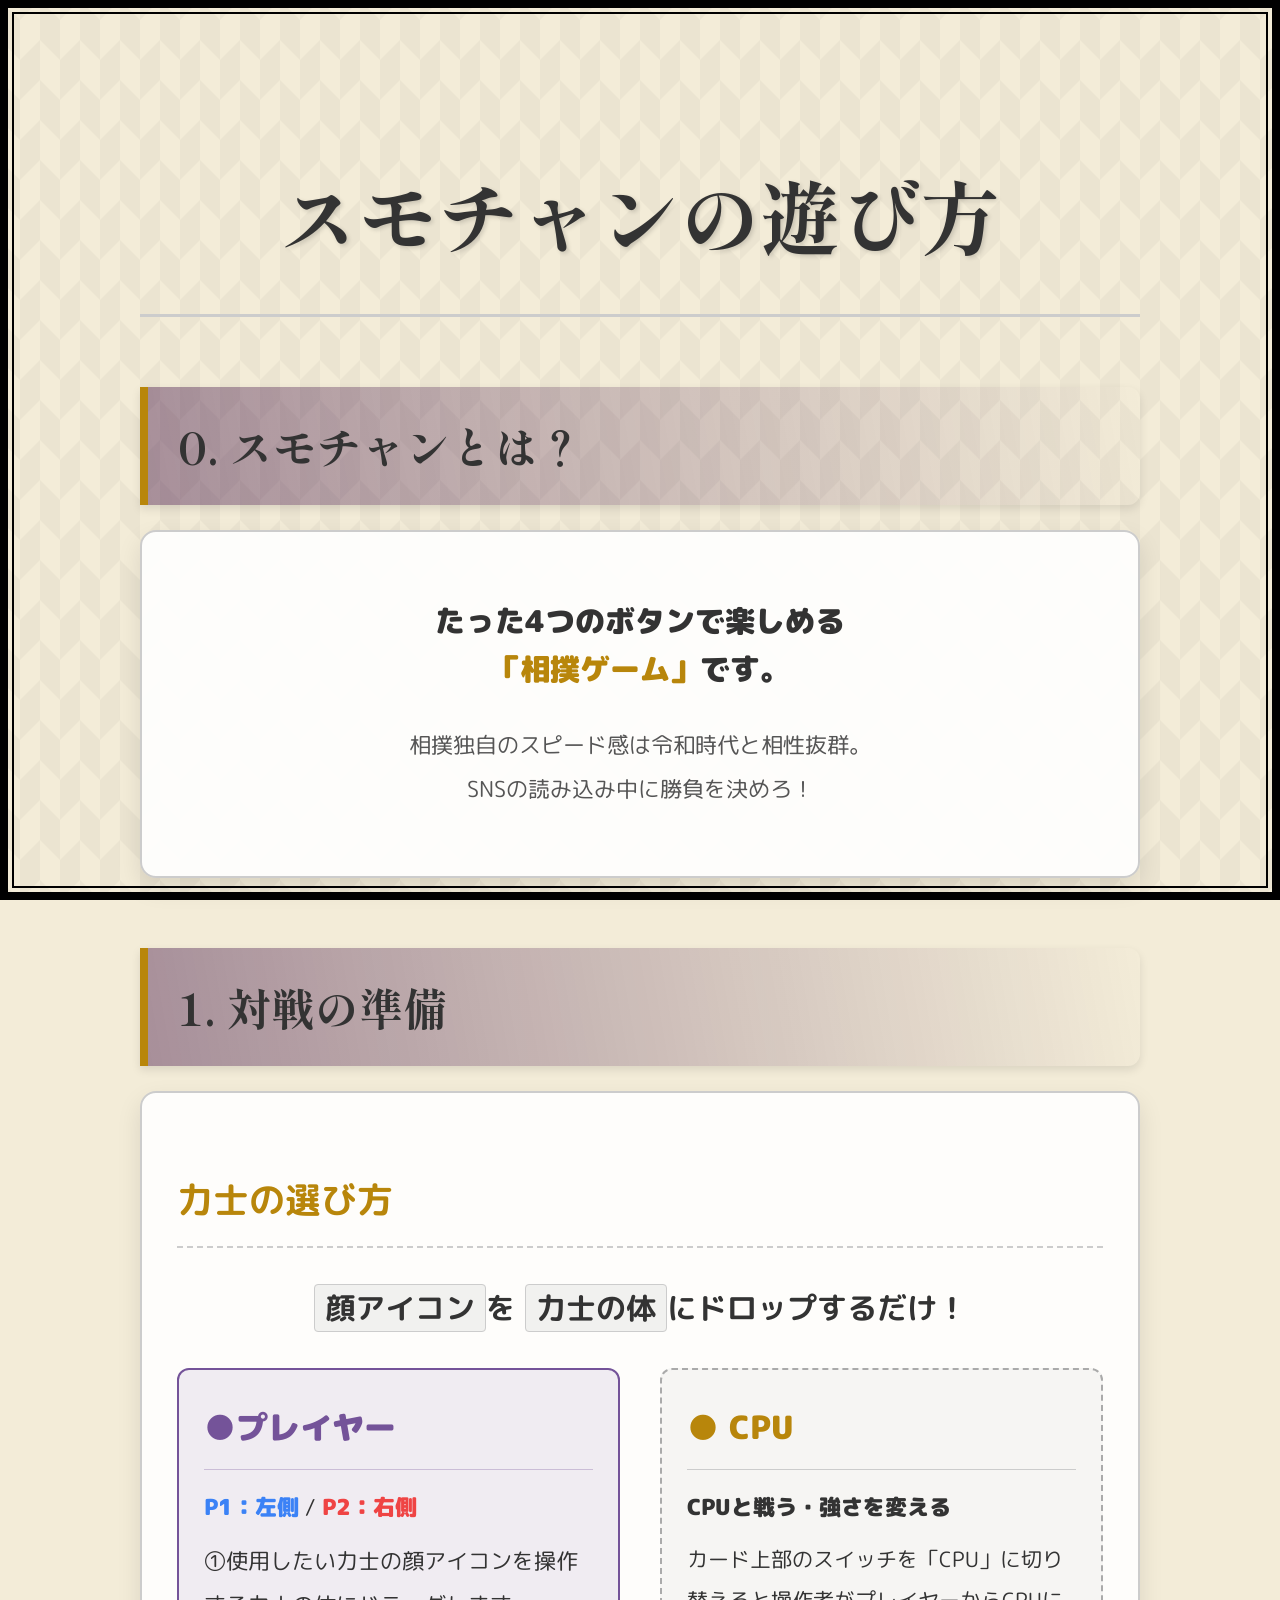
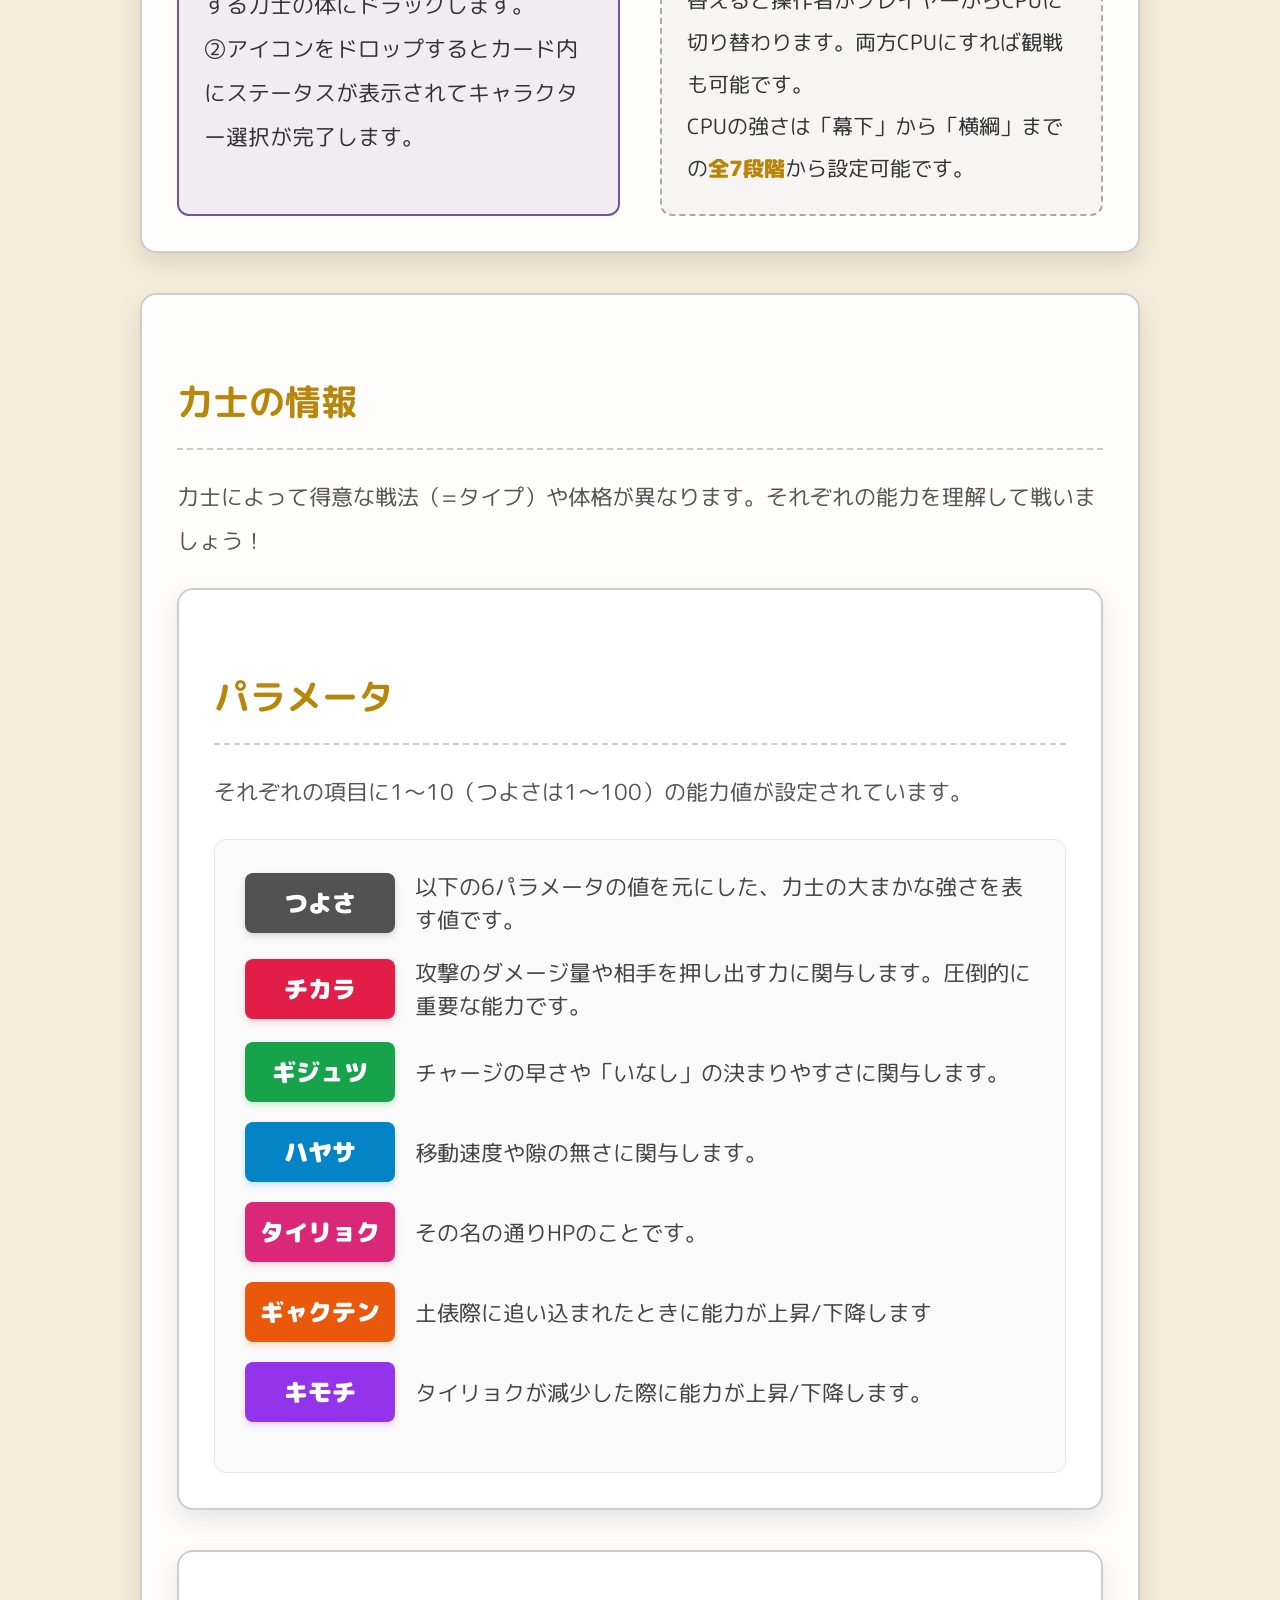
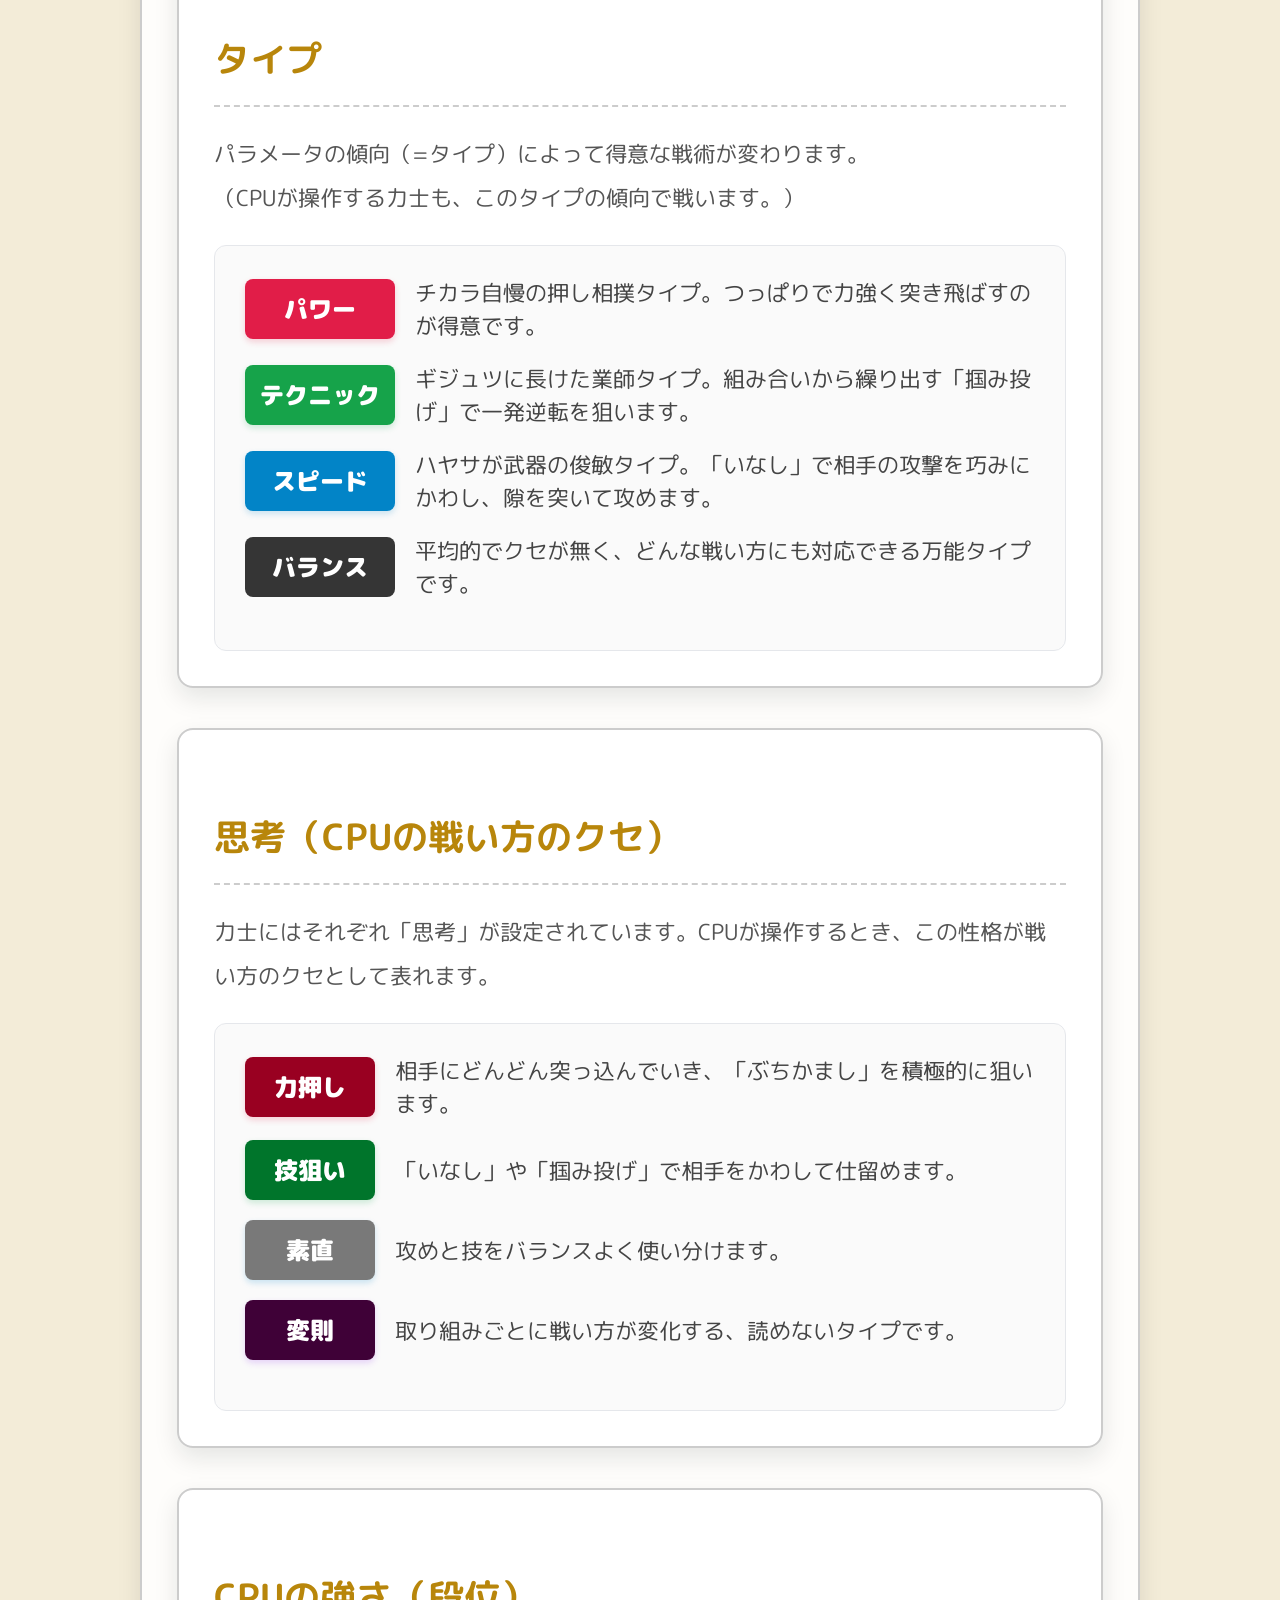
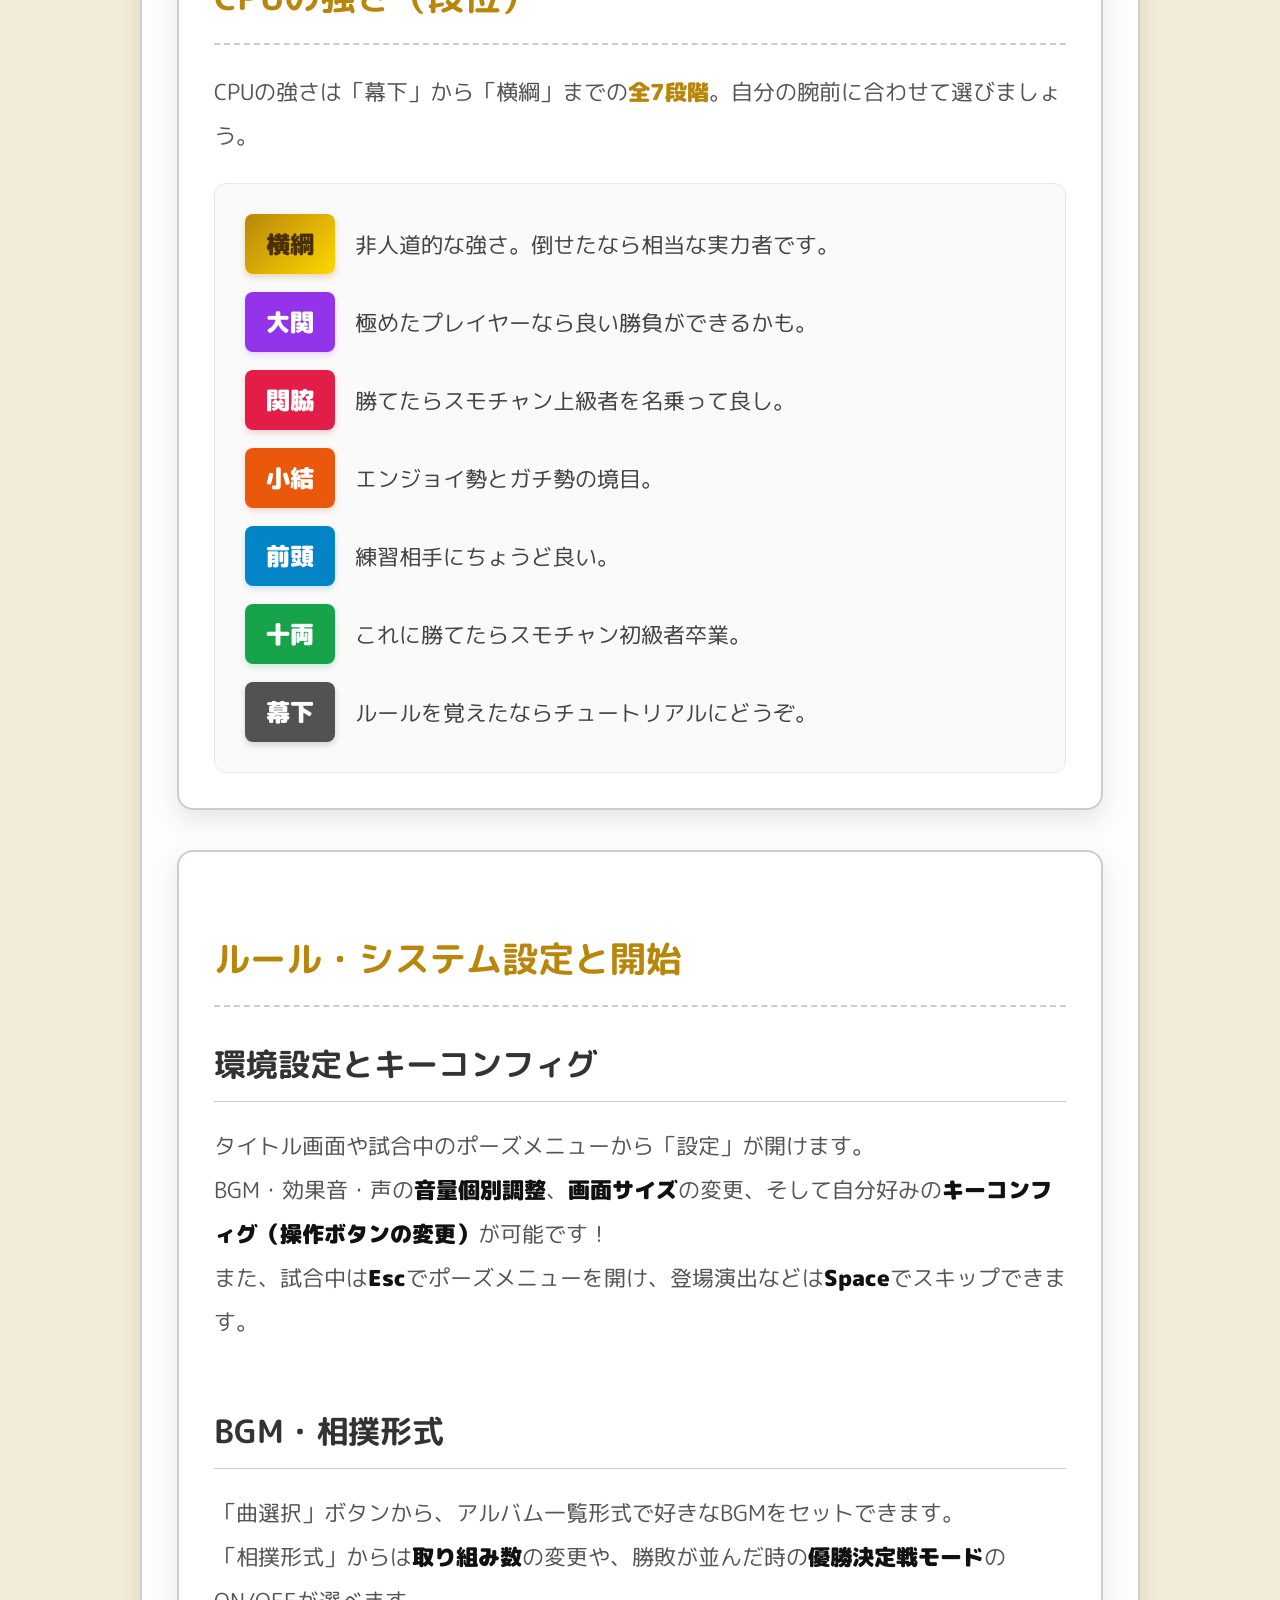
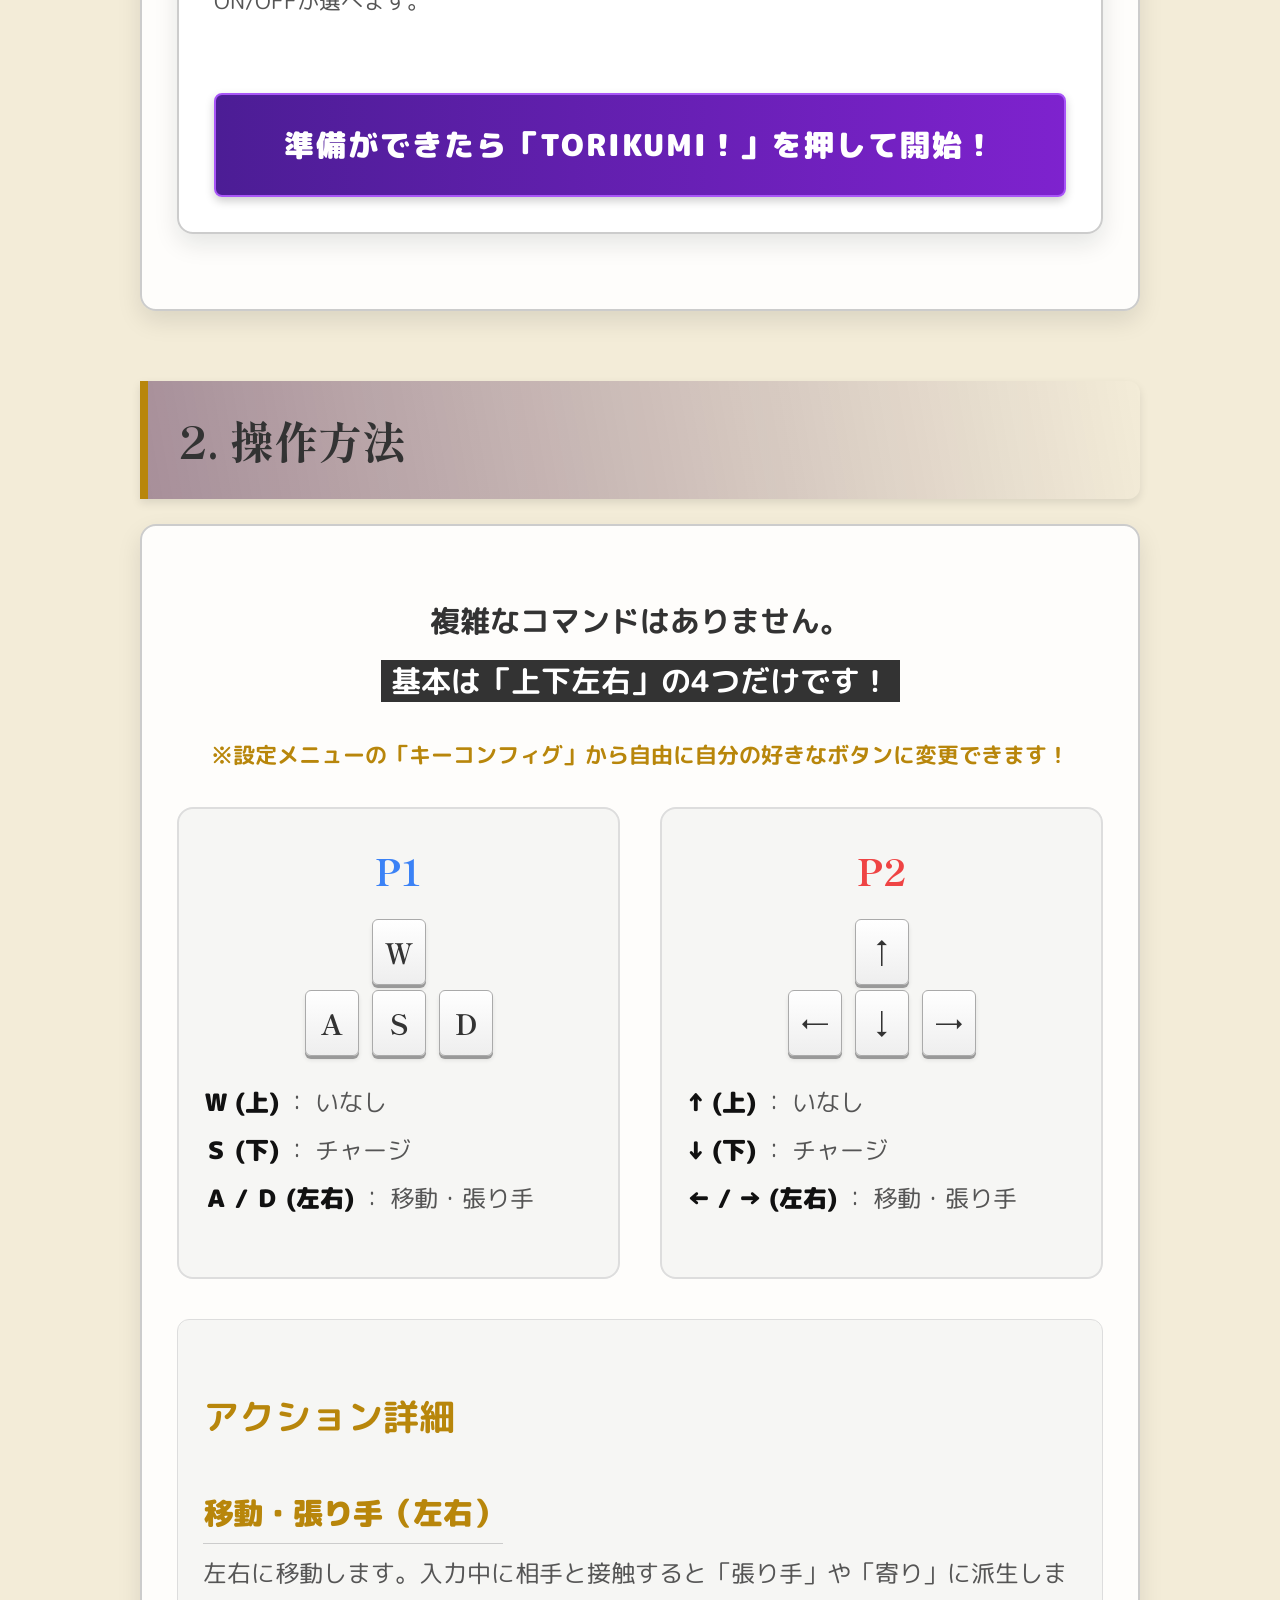
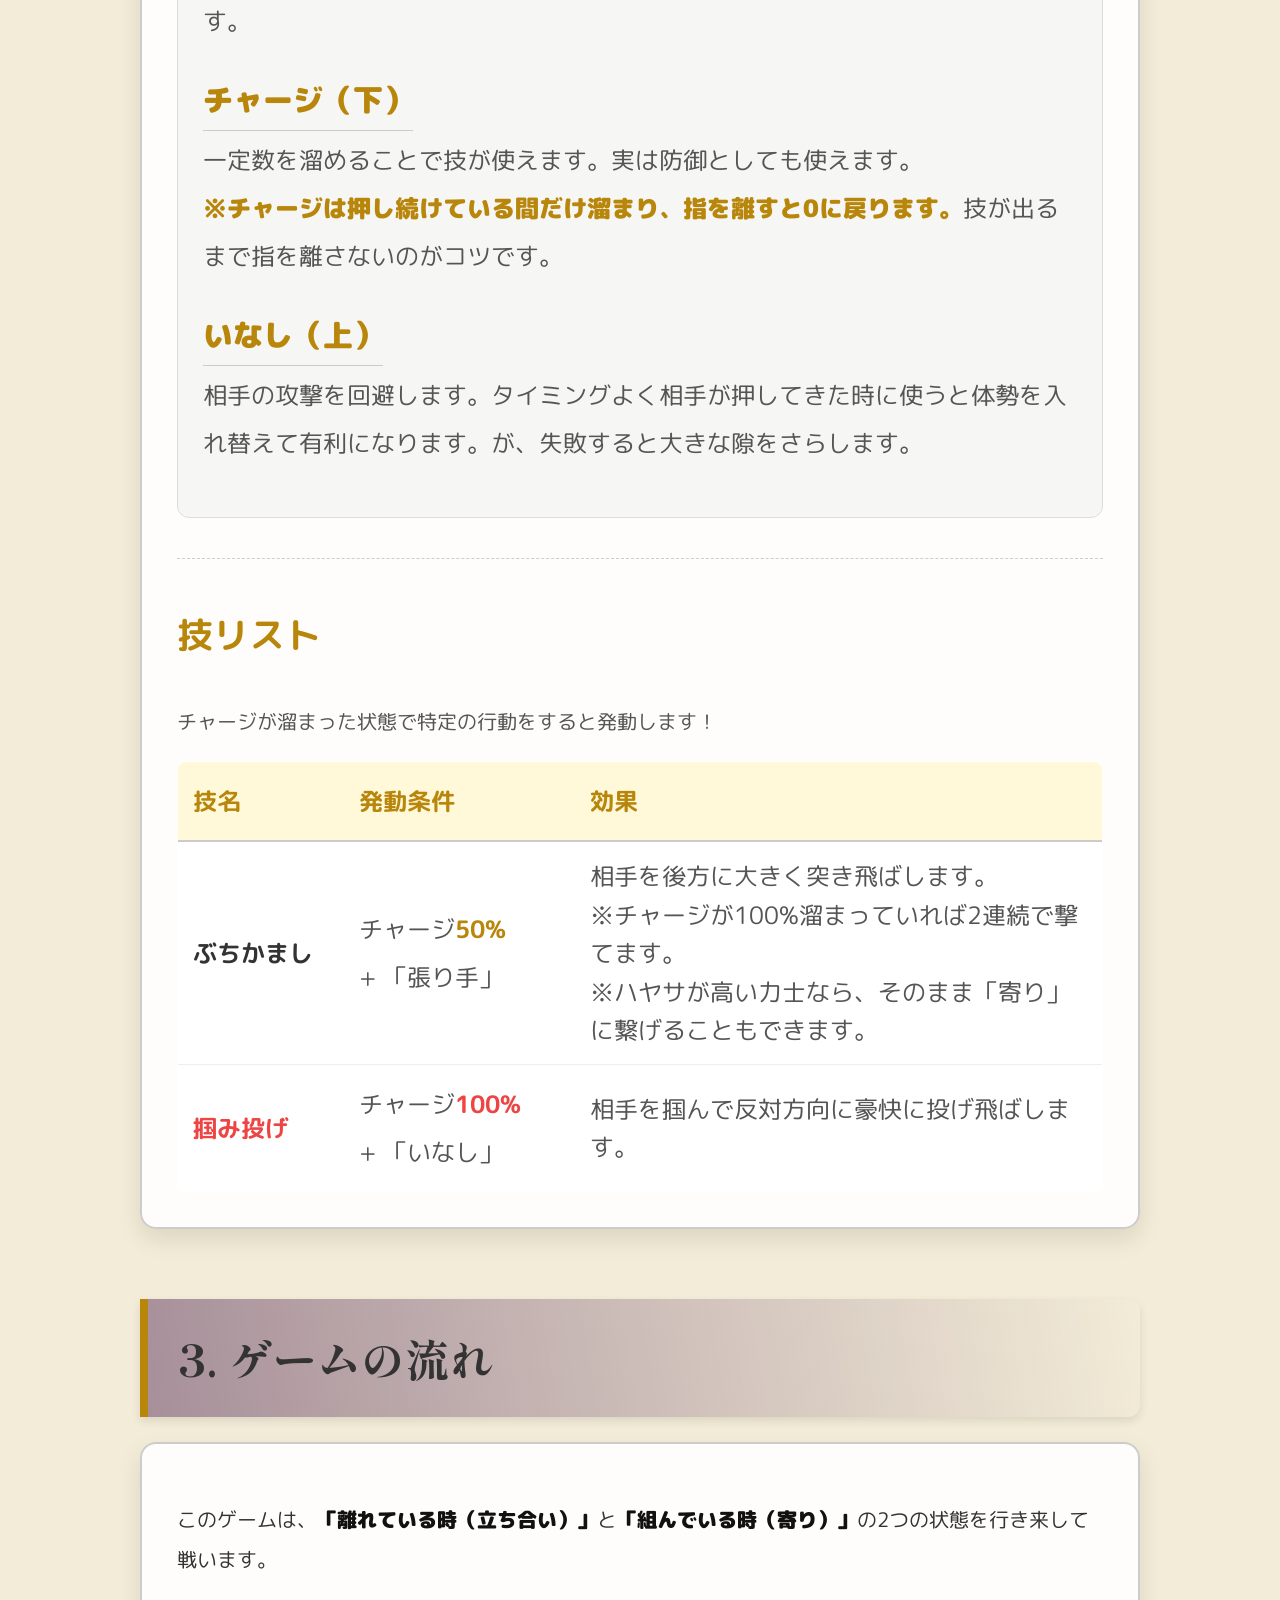
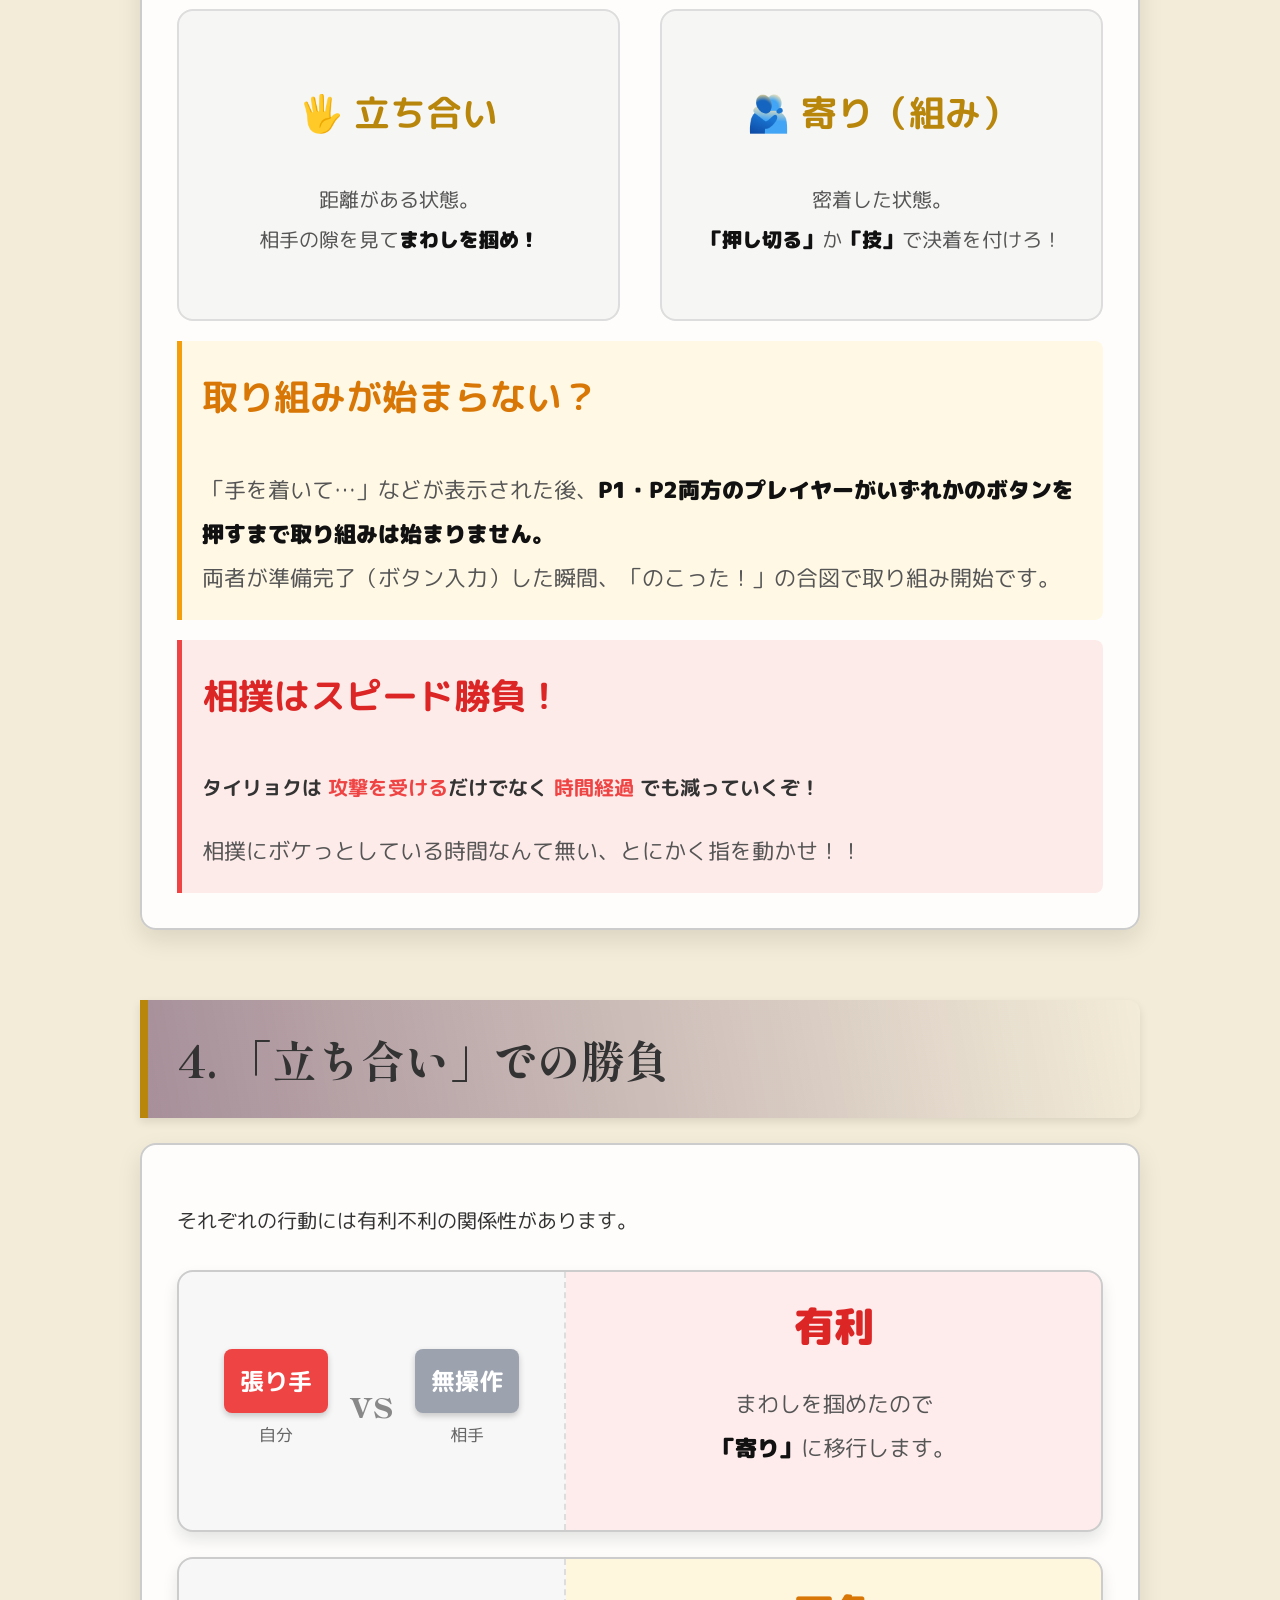
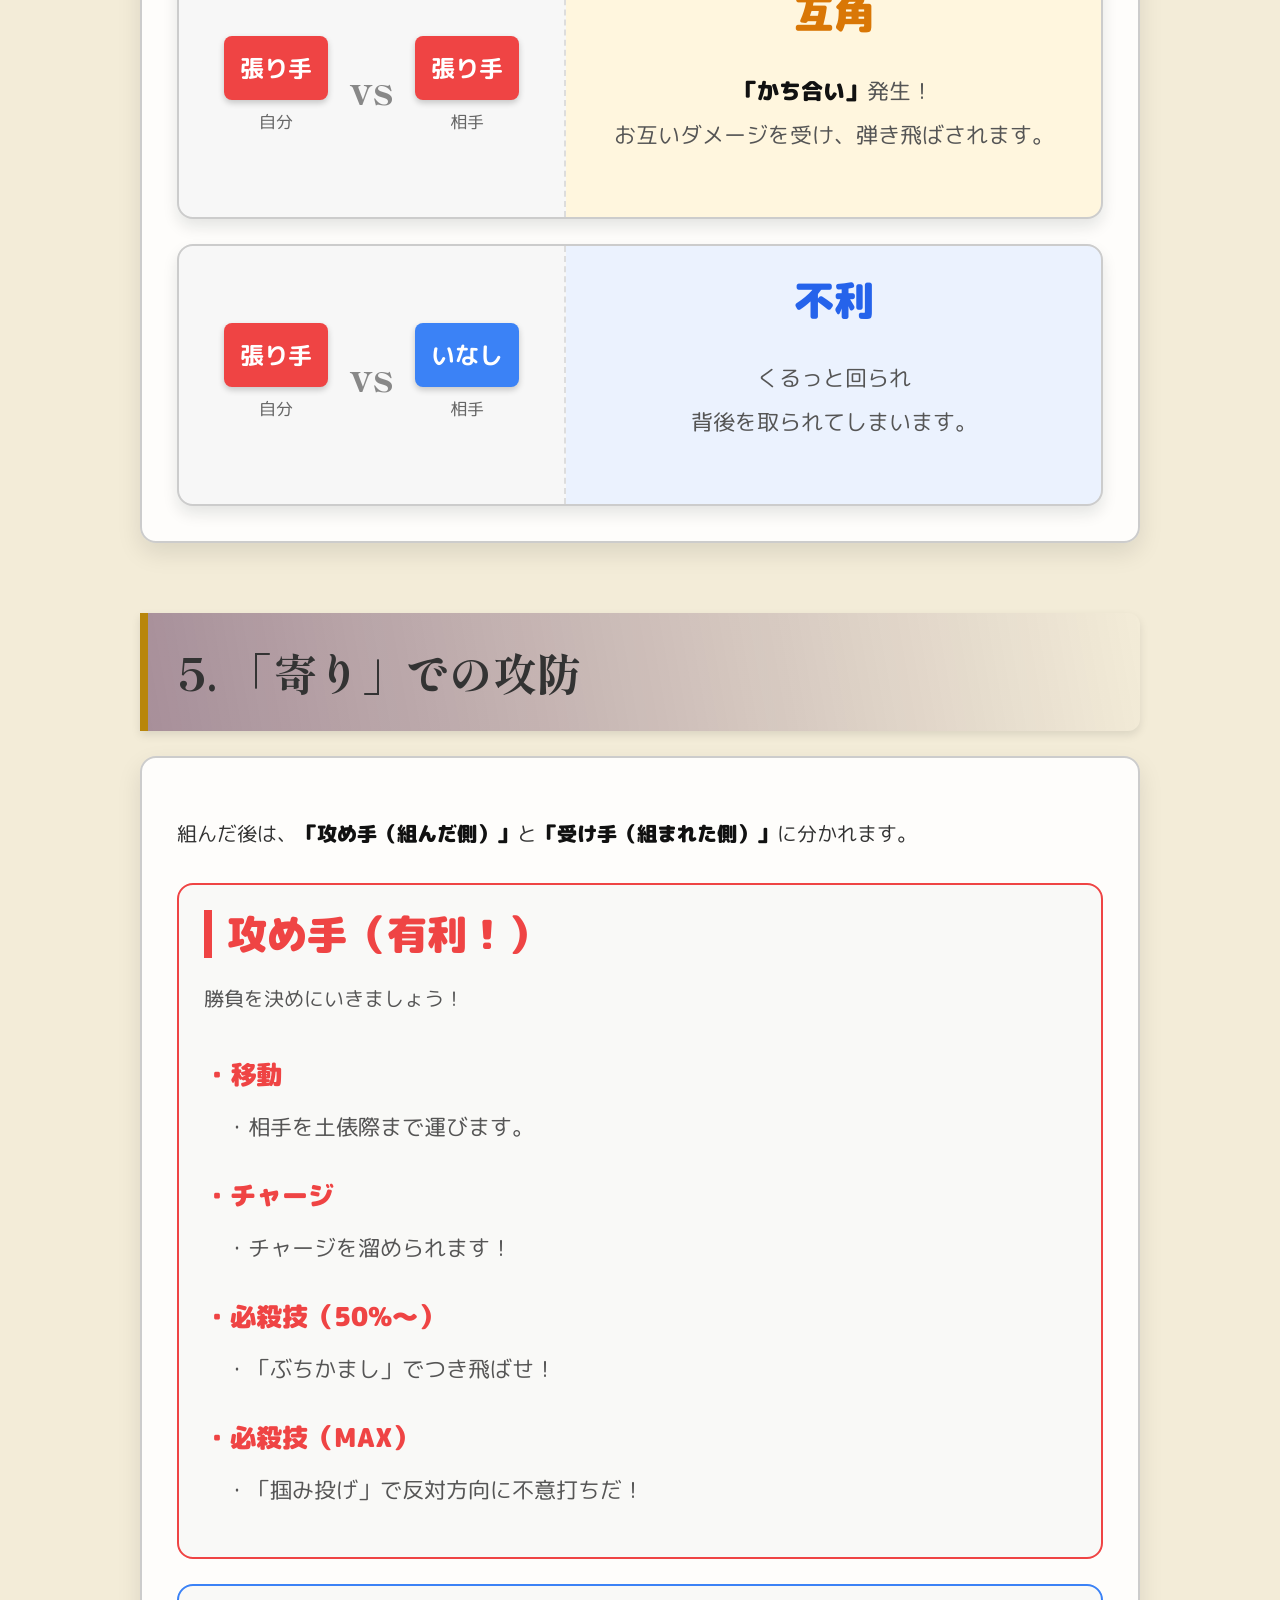
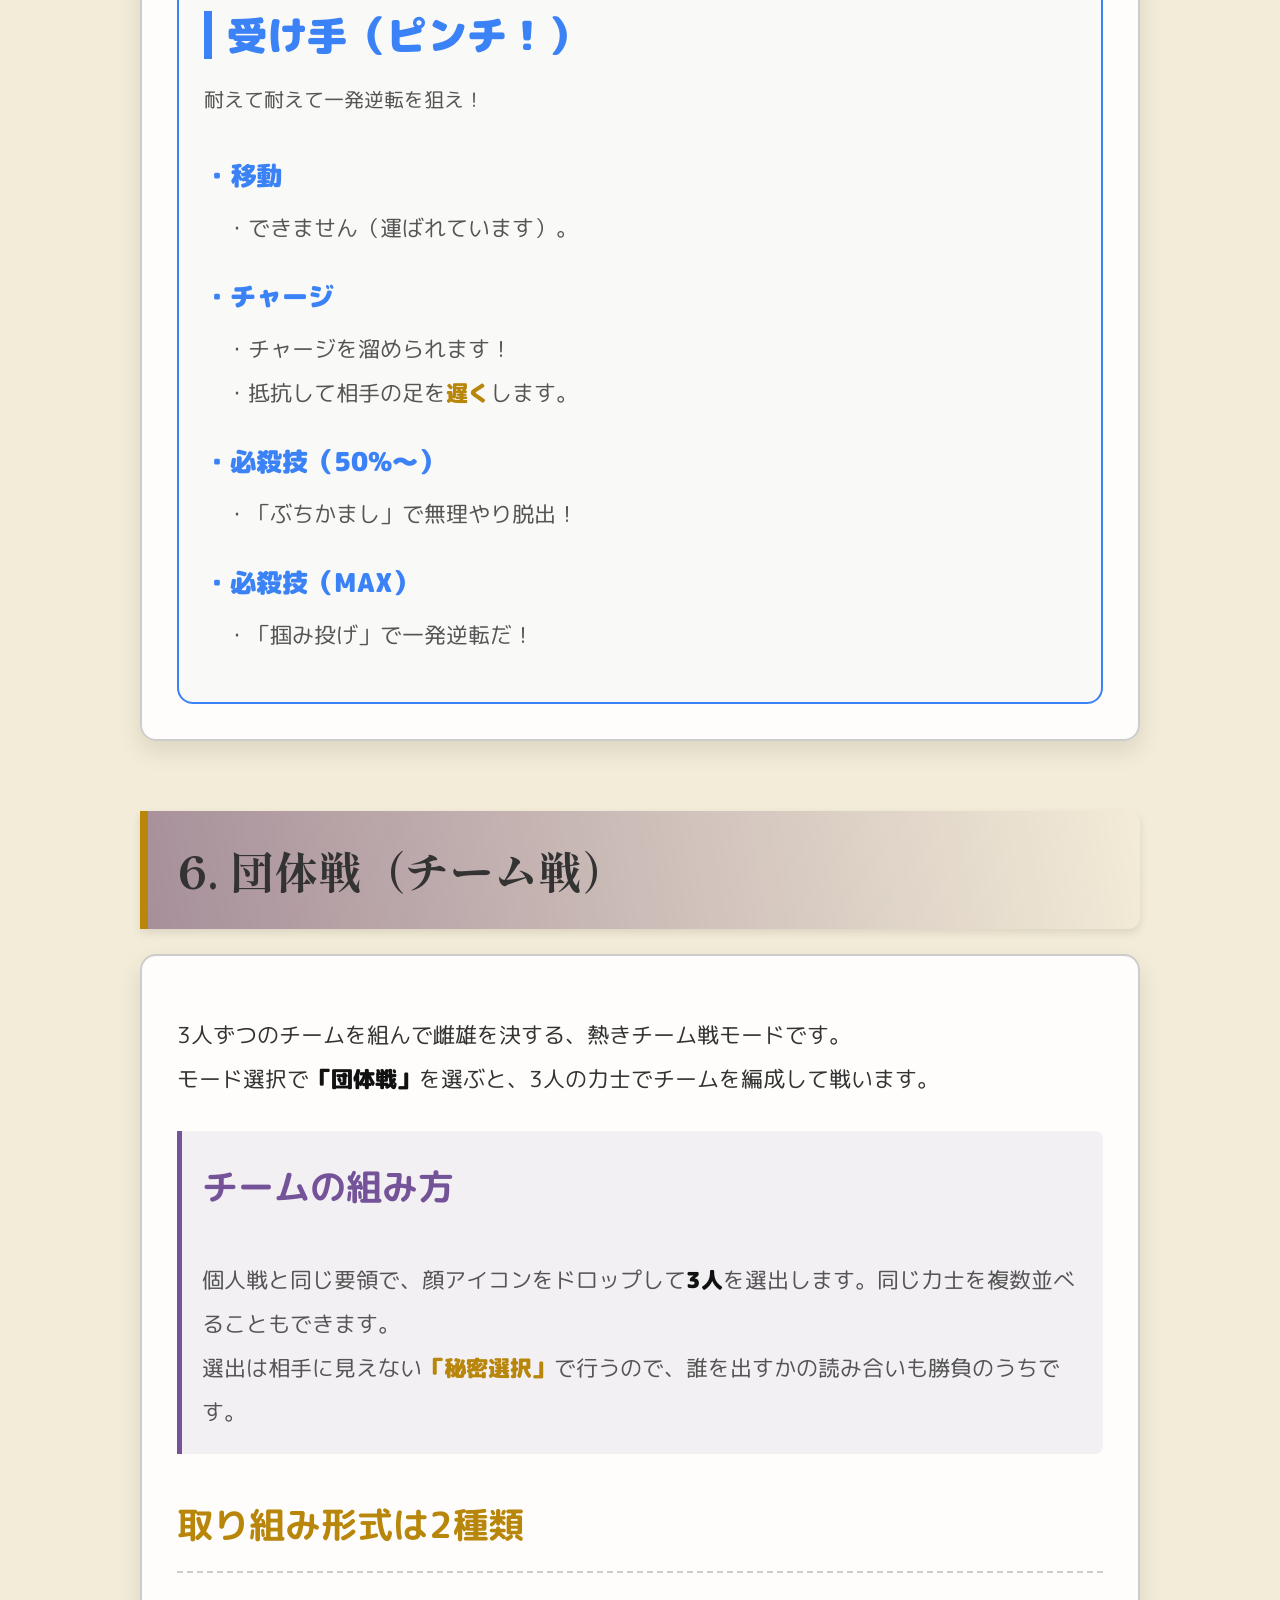
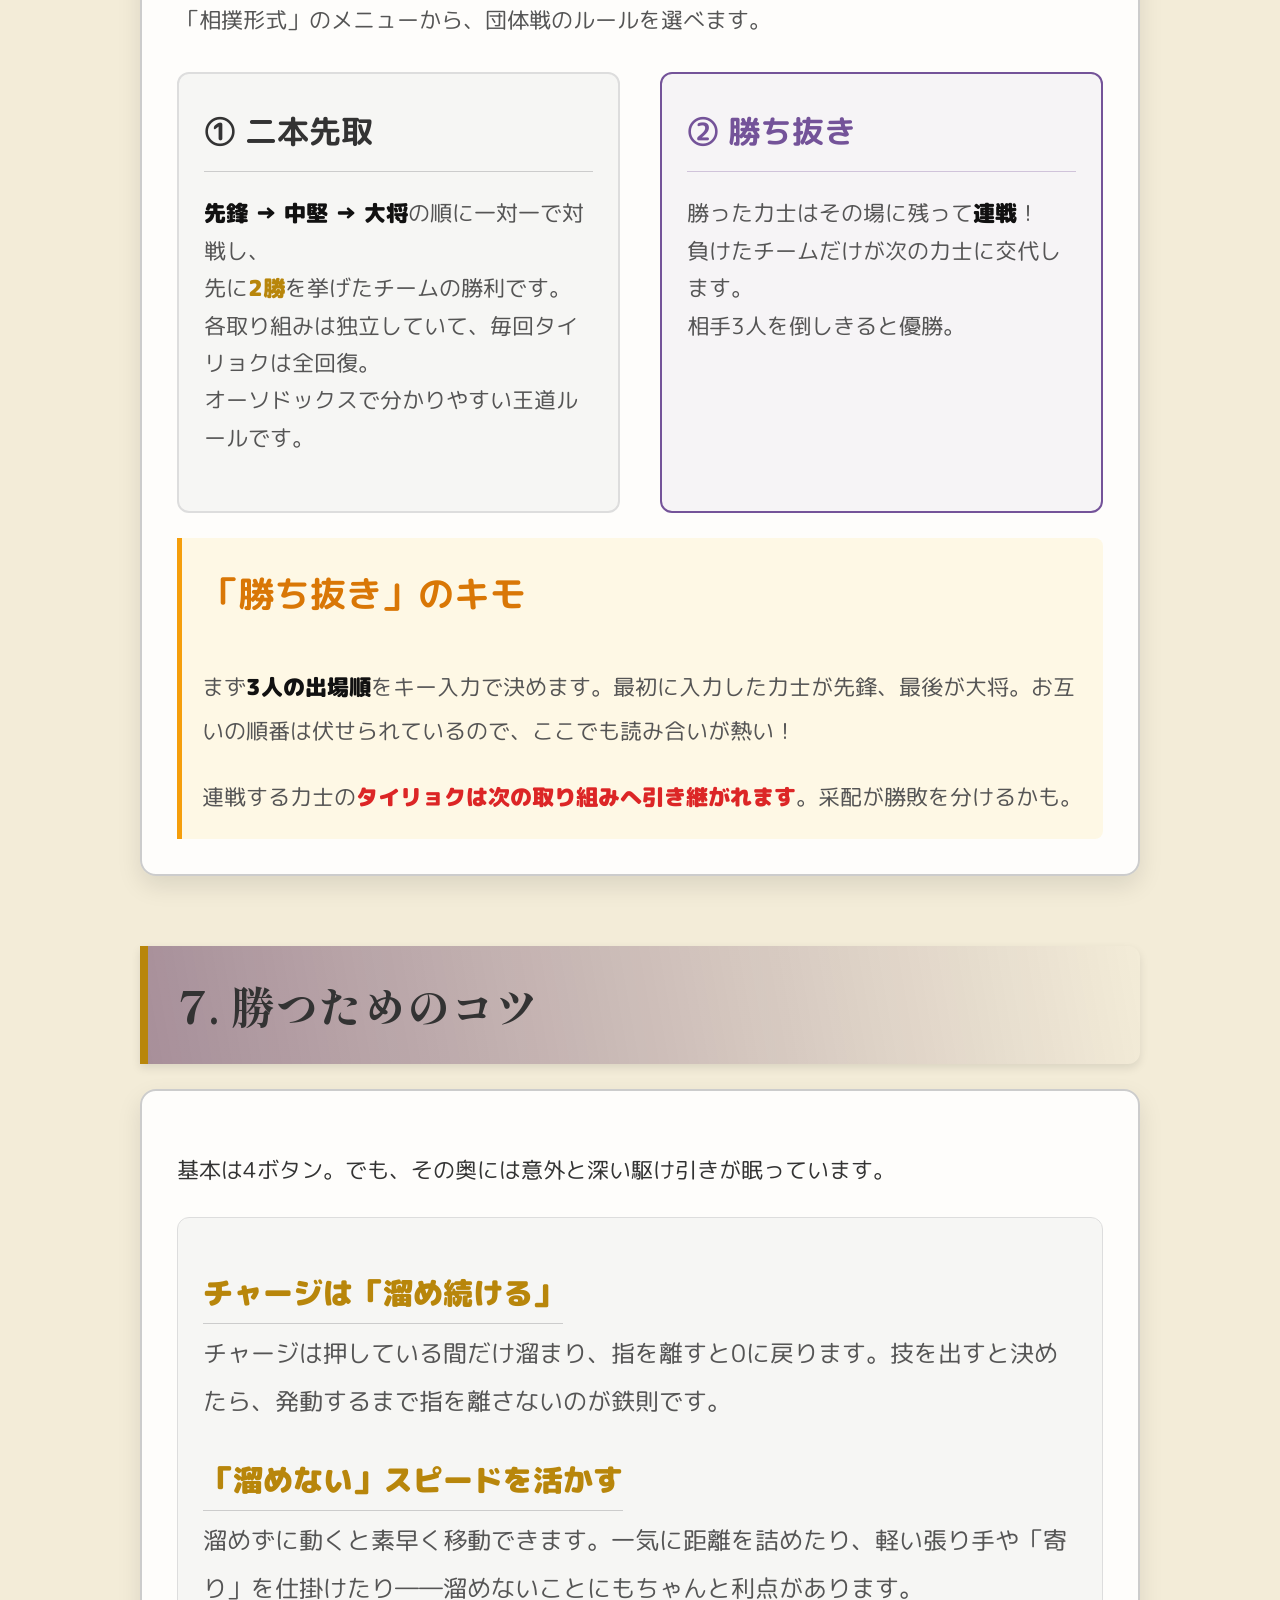
==== manual.html @ 91694512 "結婚式Verとして通常版Ver.19.9.8から分岐 通常版と取り違えないよう、以下を分離した。 - 参照スプレッドシートの切り替え箇所をconfig.jsのSHEET_IDへ集約し、   通常版のま" ====
<!DOCTYPE html>
<html lang="ja">
<head>
<meta charset="UTF-8">
<meta name="viewport" content="width=device-width, initial-scale=1.0">
<title>スモチャンの遊び方 Ver.19.9.8</title>
<link href="https://fonts.googleapis.com/css2?family=M+PLUS+Rounded+1c:wght@400;800&family=Shippori+Mincho:wght@500;800;900&display=swap" rel="stylesheet">
<link rel="stylesheet" href="css/base.css">
<link rel="stylesheet" href="css/ui.css">

<style>
    :root {
        --p1-color: #3b82f6;
        --p2-color: #ef4444;
        --neutral-color: #9ca3af;
        --highlight: #333; /* ←セミコロンを追加して修正しました */
        --gold-text: #b8860b; /* 白背景でも見やすい少し濃いめのゴールド */
    }
    
    html, body {
        font-family: "M PLUS Rounded 1c", sans-serif;
        color: #333 !important; /* 基本の文字色を濃いグレーに */
        margin: 0;
        padding: 40px 40px 40px 40px;
        box-sizing: border-box;
        max-width: 100%;
        overflow-x: hidden;
        line-height: 2.0;
        font-size: 20px;
        
        /* スクロールできるようにする設定 */
        overflow-y: auto !important;
        height: auto !important;
    }
    
    /* 枠組み（二重線を真っ黒に） */
    #sumo-frame {
        position: fixed; inset: 0; z-index: 10000;
        pointer-events: none;
        border: 8px solid #000 !important; 
        box-sizing: border-box;
        opacity: 1 !important;
    }
    #sumo-frame::after {
        content: ""; position: absolute; inset: 4px;
        border: 2px solid #000 !important;
        box-sizing: border-box;
        opacity: 1 !important;
    }

    .container {
        max-width: 1000px;
        margin: 0 auto;
        position: relative;
        z-index: 10;
    }
    
    h1 {
        font-family: 'Shippori Mincho', serif; font-weight: 900;
        text-align: center;
        font-size: 4rem;
        margin-bottom: 20px;
        color: var(--gold-text);
        text-shadow: 2px 2px 4px rgba(0,0,0,0.15);
        border-bottom: 3px solid #ccc;
        padding-bottom: 20px;
    }
    h2 {
        background: linear-gradient(80deg, rgba(54, 5, 61, 0.4) 0%, transparent 100%);
        color: #333;
        padding: 15px 30px;
        border-left: 8px solid var(--gold-text);
        border-radius: 0 12px 12px 0;
        margin-top: 70px;
        margin-bottom: 25px;
        font-size: 2.2rem;
        font-family: 'Shippori Mincho', serif; font-weight: 800;
        box-shadow: 0 4px 10px rgba(0,0,0,0.1);
    }
    h3 {
        border-bottom: 2px dashed #ccc;
        padding-bottom: 10px;
        margin-bottom: 25px;
        font-size: 1.8rem;
        color: var(--gold-text);
    }
    h4 {
        margin-top: 0;
        font-size: 1.6rem;
        margin-bottom: 15px;
        color: #333;
    }
    p {
        margin-bottom: 1.5rem;
    }
    
    /* カードスタイル（白背景用に調整） */
    .card {
        background: rgba(255, 255, 255, 0.9);
        border: 2px solid #ccc;
        border-radius: 16px;
        padding: 35px;
        margin-bottom: 40px;
        box-shadow: 0 10px 25px rgba(0,0,0,0.1);
    }
    .container > .card:last-child { margin-bottom: 0; }
    .card-title {
        font-weight: 900;
        font-size: 2rem;
        margin-bottom: 20px;
        border-left: 8px solid var(--gold-text);
        padding-left: 15px;
        display: flex;
        align-items: center;
        line-height: 1.2;
    }

    /* グリッドレイアウト */
    .grid-2 { display: grid; grid-template-columns: 1fr 1fr; gap: 40px; }
    .grid-3 { display: grid; grid-template-columns: 1fr 1fr 1fr; gap: 25px; }

    /* キーボード風アイコン（明るいデザインに） */
    .key-icon {
        display: inline-block;
        background: linear-gradient(180deg, #fff 0%, #eee 100%);
        border: 1px solid #aaa;
        border-radius: 6px;
        padding: 4px 12px;
        margin: 0 4px;
        color: #333;
        font-family: 'Shippori Mincho', serif;
        font-weight: bold;
        box-shadow: 0 3px 0 #999, 0 4px 4px rgba(0,0,0,0.1);
        font-size: 1.4rem;
        transform: translateY(-2px);
        min-width: 1.2em;
        text-align: center;
    }
    .key-group {
        background: rgba(0,0,0,0.03);
        padding: 25px;
        border-radius: 16px;
        text-align: center;
        border: 2px solid #ddd;
    }

    /* バッジ */
    .badge {
        display: inline-block;
        padding: 8px 16px;
        border-radius: 8px;
        font-weight: bold;
        font-size: 1.2rem;
        color: #fff;
        box-shadow: 0 3px 6px rgba(0,0,0,0.2);
    }
    .badge-atk { background: var(--p2-color); }
    .badge-def { background: var(--p1-color); }
    .badge-neutral { background: var(--neutral-color); }

    /* 状況別ボックス（白背景用に） */
    .situation-box {
        background: #fff;
        border: 2px solid #ccc;
        border-radius: 16px;
        overflow: hidden;
        text-align: center;
        transition: transform 0.2s;
        box-shadow: 0 8px 15px rgba(0,0,0,0.1);
        display: flex;
        flex-direction: row;
        align-items: stretch;
    }
    
    .vs-area {
        padding: 20px;
        background: rgba(0, 0, 0, 0.03);
        display: flex;
        justify-content: center;
        gap: 12px;
        align-items: center;
        border-right: 2px dashed #ddd;
        flex: 0 0 42%;
    }
    .vs-text { font-family: 'Shippori Mincho', serif; font-weight: 800; font-size: 2rem; color: #888; margin: 0 10px; }
    
    .result-area { 
        padding: 30px 20px;
        flex: 1; 
        display: flex; 
        flex-direction: column; 
        justify-content: center;
        text-align: center;
    }
    .result-title { font-weight: 900; font-size: 2rem; margin-bottom: 10px; line-height: 1.2; }
    
    .res-win { color: #dc2626; background: rgba(239, 68, 68, 0.1); }
    .res-draw { color: #d97706; background: rgba(251, 191, 36, 0.15); }
    .res-lose { color: #2563eb; background: rgba(59, 130, 246, 0.1); }

    /* 戻るボタン */
    .manual-back {
        position: fixed !important;
        top: 30px !important;
        left: 30px !important;
        right: auto !important;
        z-index: 10001;
    }

    /* リストスタイル */
    ul.detail-list {
        list-style: none;
        padding-left: 0;
        margin: 0;
    }
    ul.detail-list li {
        margin-bottom: 20px;
    }
    ul.detail-list li > strong {
        font-size: 1.3rem;
        color: var(--p2-color);
        display: block;
        margin-bottom: 5px;
    }
    
    ul.detail-list li .desc {
        display: block;
        padding-left: 1em;
        font-size: 1.1rem;
        color: #555;
    }

    [style*="--p1-color"] ul.detail-list li > strong {
        color: var(--p1-color);
    }

    ul.action-list { padding-left: 25px; margin: 0; }
    ul.action-list li { margin-bottom: 15px; font-size: 1.2rem; }

    .action-desc-list dt {
        font-weight: 900;
        font-size: 1.5rem;
        margin-bottom: 5px;
        color: var(--gold-text);
        border-bottom: 1px solid #ccc;
        display: inline-block;
    }
    .action-desc-list dd {
        margin-left: 0;
        margin-bottom: 25px;
        font-size: 1.2rem;
        color: #555;
    }
    
    strong { font-weight: 900; color: #111; }
    .text-wafu { color: var(--gold-text); font-weight: 900; }

    @media (max-width: 950px) {
        .grid-2, .grid-3 { grid-template-columns: 1fr; }
        h1 { font-size: 2.5rem; }
        .manual-back {
            top: 15px !important;
            left: 15px !important;
            min-width: auto !important;
            padding: 8px 16px !important;
            font-size: 1.1rem !important;
        }
        body { padding: 80px 15px 100px 15px; font-size: 16px; }
    }
</style>
</head>
<body>
<div id="sumo-frame"></div>
<div id="sumo-frame"></div>

<div class="container">
    <h1 style=color:#333;>スモチャンの遊び方</h1>
    
    <h2>0. スモチャンとは？</h2>
    <div class="card">
        <p style="text-align:center; font-size:1.5rem; font-weight:900; line-height:1.6; color:#333;">
            たった4つのボタンで楽しめる<br><span class="text-wafu">「相撲ゲーム」</span>です。
        </p>
        <p style="text-align:center; color:#555;font-size: 1.1rem;">
            相撲独自のスピード感は令和時代と相性抜群。<br>
            SNSの読み込み中に勝負を決めろ！<br>
        </p>
    </div>

    <h2>1. 対戦の準備</h2>
    <div class="card">
        <h3>力士の選び方</h3>
        <p style="font-size: 1.5rem; text-align: center; margin-bottom: 30px; font-weight: bold; color:#333;">
            <span style="background:rgba(0,0,0,0.05); padding:2px 10px; border-radius:4px; border:1px solid #ccc;">顔アイコン</span>を
            <span style="background:rgba(0,0,0,0.05); padding:2px 10px; border-radius:4px; border:1px solid #ccc;">力士の体</span>にドロップするだけ！
        </p>

        <div class="grid-2">
            <div style="background:rgba(116, 83, 153, 0.1); padding:25px; border-radius:12px; border:2px solid #745399; font-size: 1.1rem;">
                <h4 style="color:#745399; font-weight:900; border-bottom:1px solid rgba(116, 83, 153, 0.3); padding-bottom:10px;">●プレイヤー</h4>
                <div style="margin-bottom: 10px;">
                    <strong style="color:var(--p1-color);">P1：左側</strong> / <strong style="color:var(--p2-color);">P2：右側</strong>
                </div>
                ①使用したい力士の顔アイコンを操作する力士の体にドラッグします。<br>
                ②アイコンをドロップするとカード内にステータスが表示されてキャラクター選択が完了します。
            </div>

            <div style="background:rgba(0, 0, 0, 0.03); padding:25px; border-radius:12px; border:2px dashed #aaa; font-size: 1.1rem;">
                <h4 style="color:var(--gold-text); font-weight:900; border-bottom:1px solid #ccc; padding-bottom:10px;">● CPU</h4>
                <strong style="color:#333;">CPUと戦う・強さを変える</strong><br>
                <div style="margin-top:10px; font-size:0.95em;">
                    カード上部のスイッチを「CPU」に切り替えると操作者がプレイヤーからCPUに切り替わります。両方CPUにすれば観戦も可能です。<br>
                    CPUの強さは「幕下」から「横綱」までの<span class="text-wafu">全7段階</span>から設定可能です。
                </div>
            </div>
        </div>
    </div>

    <div class="card">
        <h3>力士の情報</h3>
        <p style="font-size:1.1rem; color:#555; margin-bottom: 25px;">力士によって得意な戦法（=タイプ）や体格が異なります。それぞれの能力を理解して戦いましょう！</p>
        
     <div class="card">
        <h3>パラメータ</h3>
        <p style="font-size:1.1rem; color:#555; margin-bottom: 25px;">それぞれの項目に1～10（つよさは1～100）の能力値が設定されています。</p>
        
        <div>
            <div style="background:rgba(0,0,0,0.02); padding:30px; border-radius:12px; border:1px solid #e5e7eb;">
                <ul style="list-style:none; padding:0; margin:0;">
                    
                    <li style="margin-bottom:20px; display:flex; align-items:center; gap:20px;">
                        <span style="background:#525252; color:#fff; padding:6px 20px; border-radius:8px; font-weight:900; font-size:1.2rem; white-space:nowrap; min-width:150px; text-align:center; box-shadow:0 3px 6px rgba(58, 58, 58, 0.2);">つよさ</span>
                        <span style="font-size:1.1rem; color:#444; line-height:1.5;">以下の6パラメータの値を元にした、力士の大まかな強さを表す値です。</span>
                    </li>
                    
                    <li style="margin-bottom:20px; display:flex; align-items:center; gap:20px;">
                        <span style="background:#e11d48; color:#fff; padding:6px 20px; border-radius:8px; font-weight:900; font-size:1.2rem; white-space:nowrap; min-width:150px; text-align:center; box-shadow:0 3px 6px rgba(225,29,72,0.2);">チカラ</span>
                        <span style="font-size:1.1rem; color:#444; line-height:1.5;">攻撃のダメージ量や相手を押し出す力に関与します。圧倒的に重要な能力です。</span>
                    </li>
                    
                    <li style="margin-bottom:20px; display:flex; align-items:center; gap:20px;">
                        <span style="background:#16a34a; color:#fff; padding:6px 12px; border-radius:8px; font-weight:900; font-size:1.2rem; white-space:nowrap; min-width:150px; text-align:center; box-shadow:0 3px 6px rgba(22,163,74,0.2);">ギジュツ</span>
                        <span style="font-size:1.1rem; color:#444; line-height:1.5;">チャージの早さや「いなし」の決まりやすさに関与します。</span>
                    </li>
                    
                    <li style="margin-bottom:20px; display:flex; align-items:center; gap:20px;">
                        <span style="background:#0284c7; color:#fff; padding:6px 12px; border-radius:8px; font-weight:900; font-size:1.2rem; white-space:nowrap; min-width:150px; text-align:center; box-shadow:0 3px 6px rgba(2,132,199,0.2);">ハヤサ</span>
                        <span style="font-size:1.1rem; color:#444; line-height:1.5;">移動速度や隙の無さに関与します。</span>
                    </li>

                    <li style="margin-bottom:20px; display:flex; align-items:center; gap:20px;">
                        <span style="background:#db2777; color:#fff; padding:6px 12px; border-radius:8px; font-weight:900; font-size:1.2rem; white-space:nowrap; min-width:150px; text-align:center; box-shadow:0 3px 6px rgba(219,39,119,0.2);">タイリョク</span>
                        <span style="font-size:1.1rem; color:#444; line-height:1.5;">その名の通りHPのことです。</span>
                    </li>
                    
                    <li style="margin-bottom:20px; display:flex; align-items:center; gap:20px;">
                        <span style="background:#ea580c;; color:#fff; padding:6px 12px; border-radius:8px; font-weight:900; font-size:1.2rem; white-space:nowrap; min-width:150px; text-align:center; box-shadow:0 3px 6px rgba(234,88,12,0.2);">ギャクテン</span>
                        <span style="font-size:1.1rem; color:#444; line-height:1.5;">土俵際に追い込まれたときに能力が上昇/下降します</span>
                    </li>
                    
                    <li style="margin-bottom:20px; display:flex; align-items:center; gap:20px;">
                        <span style="background:#9333ea; color:#fff; padding:6px 12px; border-radius:8px; font-weight:900; font-size:1.2rem; white-space:nowrap; min-width:150px; text-align:center; box-shadow:0 3px 6px rgba(147,51,234,0.2);">キモチ</span>
                        <span style="font-size:1.1rem; color:#444; line-height:1.5;">タイリョクが減少した際に能力が上昇/下降します。</span>
                    </li>

                    
                </ul>
            </div>
        </div>
    </div>

 <div class="card">
        <h3>タイプ</h3>
        <p style="font-size:1.1rem; color:#555; margin-bottom: 25px;">パラメータの傾向（=タイプ）によって得意な戦術が変わります。<br>（CPUが操作する力士も、このタイプの傾向で戦います。）</p>
        
        <div>
            <div style="background:rgba(0,0,0,0.02); padding:30px; border-radius:12px; border:1px solid #e5e7eb;">
                <ul style="list-style:none; padding:0; margin:0;">
                    
                    <li style="margin-bottom:20px; display:flex; align-items:center; gap:20px;">
                        <span style="background:#e11d48; color:#fff; padding:6px 20px; border-radius:8px; font-weight:900; font-size:1.2rem; white-space:nowrap; min-width:150px; text-align:center; box-shadow:0 3px 6px rgba(225,29,72,0.2);">パワー</span>
                        <span style="font-size:1.1rem; color:#444; line-height:1.5;">チカラ自慢の押し相撲タイプ。つっぱりで力強く突き飛ばすのが得意です。</span>
                    </li>
                    
                    <li style="margin-bottom:20px; display:flex; align-items:center; gap:20px;">
                        <span style="background:#16a34a; color:#fff; padding:6px 12px; border-radius:8px; font-weight:900; font-size:1.2rem; white-space:nowrap; min-width:150px; text-align:center; box-shadow:0 3px 6px rgba(22,163,74,0.2);">テクニック</span>
                        <span style="font-size:1.1rem; color:#444; line-height:1.5;">ギジュツに長けた業師タイプ。組み合いから繰り出す「掴み投げ」で一発逆転を狙います。</span>
                    </li>
                    
                    <li style="margin-bottom:20px; display:flex; align-items:center; gap:20px;">
                        <span style="background:#0284c7; color:#fff; padding:6px 12px; border-radius:8px; font-weight:900; font-size:1.2rem; white-space:nowrap; min-width:150px; text-align:center; box-shadow:0 3px 6px rgba(2,132,199,0.2);">スピード</span>
                        <span style="font-size:1.1rem; color:#444; line-height:1.5;">ハヤサが武器の俊敏タイプ。「いなし」で相手の攻撃を巧みにかわし、隙を突いて攻めます。</span>
                    </li>

                    <li style="margin-bottom:20px; display:flex; align-items:center; gap:20px;">
                        <span style="background:#353535; color:#fff; padding:6px 12px; border-radius:8px; font-weight:900; font-size:1.2rem; white-space:nowrap; min-width:150px; text-align:center; box-shadow:0 3px 6px rgba(255, 255, 255, 0.2);">バランス</span>
                        <span style="font-size:1.1rem; color:#444; line-height:1.5;">平均的でクセが無く、どんな戦い方にも対応できる万能タイプです。</span>
                    </li>

                    
                </ul>
            </div>
        </div>
    </div>




    <div class="card">
        <h3>思考（CPUの戦い方のクセ）</h3>
        <p style="font-size:1.1rem; color:#555; margin-bottom: 25px;">力士にはそれぞれ「思考」が設定されています。CPUが操作するとき、この性格が戦い方のクセとして表れます。</p>
        <div>
            <div style="background:rgba(0,0,0,0.02); padding:30px; border-radius:12px; border:1px solid #e5e7eb;">
                <ul style="list-style:none; padding:0; margin:0;">
                    <li style="margin-bottom:20px; display:flex; align-items:center; gap:20px;">
                        <span style="background:#990021; color:#fff; padding:6px 12px; border-radius:8px; font-weight:900; font-size:1.2rem; white-space:nowrap; min-width:130px; text-align:center; box-shadow:0 3px 6px rgba(225,29,72,0.2);">力押し</span>
                        <span style="font-size:1.1rem; color:#444; line-height:1.5;">相手にどんどん突っ込んでいき、「ぶちかまし」を積極的に狙います。</span>
                    </li>
                    <li style="margin-bottom:20px; display:flex; align-items:center; gap:20px;">
                        <span style="background:#00752b; color:#fff; padding:6px 12px; border-radius:8px; font-weight:900; font-size:1.2rem; white-space:nowrap; min-width:130px; text-align:center; box-shadow:0 3px 6px rgba(22,163,74,0.2);">技狙い</span>
                        <span style="font-size:1.1rem; color:#444; line-height:1.5;">「いなし」や「掴み投げ」で相手をかわして仕留めます。</span>
                    </li>
                    <li style="margin-bottom:20px; display:flex; align-items:center; gap:20px;">
                        <span style="background:#797979; color:#fff; padding:6px 12px; border-radius:8px; font-weight:900; font-size:1.2rem; white-space:nowrap; min-width:130px; text-align:center; box-shadow:0 3px 6px rgba(2,132,199,0.2);">素直</span>
                        <span style="font-size:1.1rem; color:#444; line-height:1.5;">攻めと技をバランスよく使い分けます。</span>
                    </li>
                    <li style="margin-bottom:20px; display:flex; align-items:center; gap:20px;">
                        <span style="background:#3f0137; color:#fff; padding:6px 12px; border-radius:8px; font-weight:900; font-size:1.2rem; white-space:nowrap; min-width:130px; text-align:center; box-shadow:0 3px 6px rgba(147,51,234,0.2);">変則</span>
                        <span style="font-size:1.1rem; color:#444; line-height:1.5;">取り組みごとに戦い方が変化する、読めないタイプです。</span>
                    </li>
                </ul>
            </div>
        </div>
    </div>

    <div class="card">
        <h3>CPUの強さ（段位）</h3>
        <p style="font-size:1.1rem; color:#555; margin-bottom: 25px;">CPUの強さは「幕下」から「横綱」までの<span class="text-wafu">全7段階</span>。自分の腕前に合わせて選びましょう。</p>
        <div>
            <div style="background:rgba(0,0,0,0.02); padding:30px; border-radius:12px; border:1px solid #e5e7eb;">
                <ul style="list-style:none; padding:0; margin:0;">
                    <li style="margin-bottom:18px; display:flex; align-items:center; gap:20px;">
                        <span style="background:linear-gradient(135deg,#b8860b,#ffd700); color:#4a2f00; padding:6px 12px; border-radius:8px; font-weight:900; font-size:1.2rem; white-space:nowrap; min-width:90px; text-align:center; box-shadow:0 3px 6px rgba(184,134,11,0.3);">横綱</span>
                        <span style="font-size:1.1rem; color:#444; line-height:1.5;">非人道的な強さ。倒せたなら相当な実力者です。</span>
                    </li>
                    <li style="margin-bottom:18px; display:flex; align-items:center; gap:20px;">
                        <span style="background:#9333ea; color:#fff; padding:6px 12px; border-radius:8px; font-weight:900; font-size:1.2rem; white-space:nowrap; min-width:90px; text-align:center; box-shadow:0 3px 6px rgba(147,51,234,0.2);">大関</span>
                        <span style="font-size:1.1rem; color:#444; line-height:1.5;">極めたプレイヤーなら良い勝負ができるかも。</span>
                    </li>
                    <li style="margin-bottom:18px; display:flex; align-items:center; gap:20px;">
                        <span style="background:#e11d48; color:#fff; padding:6px 12px; border-radius:8px; font-weight:900; font-size:1.2rem; white-space:nowrap; min-width:90px; text-align:center; box-shadow:0 3px 6px rgba(225,29,72,0.2);">関脇</span>
                        <span style="font-size:1.1rem; color:#444; line-height:1.5;">勝てたらスモチャン上級者を名乗って良し。</span>
                    </li>
                    <li style="margin-bottom:18px; display:flex; align-items:center; gap:20px;">
                        <span style="background:#ea580c; color:#fff; padding:6px 12px; border-radius:8px; font-weight:900; font-size:1.2rem; white-space:nowrap; min-width:90px; text-align:center; box-shadow:0 3px 6px rgba(234,88,12,0.2);">小結</span>
                        <span style="font-size:1.1rem; color:#444; line-height:1.5;">エンジョイ勢とガチ勢の境目。</span>
                    </li>
                    <li style="margin-bottom:18px; display:flex; align-items:center; gap:20px;">
                        <span style="background:#0284c7; color:#fff; padding:6px 12px; border-radius:8px; font-weight:900; font-size:1.2rem; white-space:nowrap; min-width:90px; text-align:center; box-shadow:0 3px 6px rgba(2,132,199,0.2);">前頭</span>
                        <span style="font-size:1.1rem; color:#444; line-height:1.5;">練習相手にちょうど良い。</span>
                    </li>
                    <li style="margin-bottom:18px; display:flex; align-items:center; gap:20px;">
                        <span style="background:#16a34a; color:#fff; padding:6px 12px; border-radius:8px; font-weight:900; font-size:1.2rem; white-space:nowrap; min-width:90px; text-align:center; box-shadow:0 3px 6px rgba(22,163,74,0.2);">十両</span>
                        <span style="font-size:1.1rem; color:#444; line-height:1.5;">これに勝てたらスモチャン初級者卒業。</span>
                    </li>
                    <li style="margin-bottom:0; display:flex; align-items:center; gap:20px;">
                        <span style="background:#525252; color:#fff; padding:6px 12px; border-radius:8px; font-weight:900; font-size:1.2rem; white-space:nowrap; min-width:90px; text-align:center; box-shadow:0 3px 6px rgba(58,58,58,0.2);">幕下</span>
                        <span style="font-size:1.1rem; color:#444; line-height:1.5;">ルールを覚えたならチュートリアルにどうぞ。</span>
                    </li>
                </ul>
            </div>
        </div>
    </div>

    <div class="card">
        <h3>ルール・システム設定と開始</h3>
        
        <div style="display:flex; flex-direction:column; gap:25px;">
            <div>
                <h4 style="border-bottom: 1px solid #ccc; padding-bottom:5px;">環境設定とキーコンフィグ</h4>
                <p style="font-size:1.1rem; color:#555;">タイトル画面や試合中のポーズメニューから「設定」が開けます。<br>
                BGM・効果音・声の<strong>音量個別調整</strong>、<strong>画面サイズ</strong>の変更、そして自分好みの<strong>キーコンフィグ（操作ボタンの変更）</strong>が可能です！<br>また、試合中は<strong>Esc</strong>でポーズメニューを開け、登場演出などは<strong>Space</strong>でスキップできます。</p>
            </div>
            <div>
                <h4 style="border-bottom: 1px solid #ccc; padding-bottom:5px;">BGM・相撲形式</h4>
                <p style="font-size:1.1rem; color:#555;">「曲選択」ボタンから、アルバム一覧形式で好きなBGMをセットできます。<br>
                「相撲形式」からは<strong>取り組み数</strong>の変更や、勝敗が並んだ時の<strong>優勝決定戦モード</strong>のON/OFFが選べます。</p>
            </div>
        </div>

        <div style="text-align:center; margin-top:40px; background:linear-gradient(90deg, #4c1d95, #7e22ce); color:#fff; padding:20px; border-radius:8px; border:2px solid #a855f7; font-weight:900; font-size:1.5rem; letter-spacing:2px; box-shadow: 0 4px 10px rgba(0,0,0,0.2);">
            準備ができたら「TORIKUMI！」を押して開始！
        </div>
    </div>

    </div>

    <h2>2. 操作方法</h2>
    <div class="card">
        <p style="text-align:center; font-size:1.5rem; font-weight:bold; margin-bottom:10px; color:#333;">
            複雑なコマンドはありません。<br>
            <span style="background: var(--highlight); padding: 0 10px; color: #fff;">基本は「上下左右」の4つだけです！</span>
        </p>
        <p style="text-align:center; color: var(--gold-text); font-size:1.1rem; font-weight: bold; margin-bottom:30px;">
            ※設定メニューの「キーコンフィグ」から自由に自分の好きなボタンに変更できます！
        </p>

        <div class="grid-2">
            <div class="key-group">
                <div style="font-size:1.8rem; font-weight:900; color:var(--p1-color); margin-bottom:15px; font-family: 'Shippori Mincho', serif;">P1</div>
                <div style="margin-bottom:20px;">
                    <span class="key-icon">Ｗ</span><br>
                    <div style="display:flex; justify-content:center; gap:5px; margin-top:5px;">
                        <span class="key-icon">Ａ</span>
                        <span class="key-icon">Ｓ</span>
                        <span class="key-icon">Ｄ</span>
                    </div>
                </div>
                <p style="text-align:left; font-size:1.2rem; margin-top:20px; line-height: 2; color:#555;">
                    <strong style="color:#111;">Ｗ (上)</strong> ： いなし<br>
                    <strong style="color:#111;">Ｓ (下)</strong> ： チャージ<br>
                    <strong style="color:#111;">Ａ / Ｄ (左右)</strong> ： 移動・張り手
                </p>
            </div>

            <div class="key-group">
                <div style="font-size:1.8rem; font-weight:900; color:var(--p2-color); margin-bottom:15px; font-family: 'Shippori Mincho', serif;">P2</div>
                <div style="margin-bottom:20px;">
                    <span class="key-icon">↑</span><br>
                    <div style="display:flex; justify-content:center; gap:5px; margin-top:5px;">
                        <span class="key-icon">←</span>
                        <span class="key-icon">↓</span>
                        <span class="key-icon">→</span>
                    </div>
                </div>
                <p style="text-align:left; font-size:1.2rem; margin-top:20px; line-height: 2; color:#555;">
                    <strong style="color:#111;">↑ (上)</strong> ： いなし<br>
                    <strong style="color:#111;">↓ (下)</strong> ： チャージ <br>
                    <strong style="color:#111;">← / → (左右)</strong> ： 移動・張り手
                </p>
            </div>
        </div>

        <div style="margin-top: 40px; padding: 25px; background: rgba(0,0,0,0.03); border-radius: 12px; border: 1px solid #ddd;">
            <h3 style="border-bottom:none; margin-bottom:20px;">アクション詳細</h3>
            <dl class="action-desc-list">
                <dt>移動・張り手（左右）</dt>
                <dd>左右に移動します。入力中に相手と接触すると「張り手」や「寄り」に派生します。</dd>

                <dt>チャージ（下）</dt>
                <dd>一定数を溜めることで技が使えます。実は防御としても使えます。<br><strong style="color:var(--gold-text);">※チャージは押し続けている間だけ溜まり、指を離すと0に戻ります。</strong>技が出るまで指を離さないのがコツです。</dd>

                <dt>いなし（上）</dt>
                <dd>相手の攻撃を回避します。タイミングよく相手が押してきた時に使うと体勢を入れ替えて有利になります。が、失敗すると大きな隙をさらします。</dd>
            </dl>
        </div>

        <hr style="margin: 40px 0; border: none; border-top: 1px dashed #ccc;">
        
       <h3 style="border-bottom:none; margin-bottom:20px;">技リスト</h3>
        <p style="margin-bottom:20px; color:#555;">チャージが溜まった状態で特定の行動をすると発動します！</p>
        <table style="width:100%; border-collapse: collapse; font-size: 1.2rem; background: #fff; border-radius: 8px; overflow: hidden; border: 1px solid #ccc;">
            <tr style="background: rgba(255,215,0,0.15); border-bottom: 2px solid #ccc;">
                <th style="text-align:left; padding:15px; width: 18%; white-space: nowrap; color:var(--gold-text);">技名</th>
                <th style="text-align:left; padding:15px; width: 25%; color:var(--gold-text);">発動条件</th>
                <th style="text-align:left; padding:15px; color:var(--gold-text);">効果</th>
            </tr>
            <tr style="border-bottom:1px solid #eee;">
                <td style="padding:15px; font-weight:bold; color:#333;">ぶちかまし</td>
                <td style="padding:15px; color:#555;">チャージ<span style="color:var(--gold-text); font-weight:bold;">50%</span><br> + 「張り手」</td>
                <td style="padding:15px; color:#555; line-height: 1.6;">相手を後方に大きく突き飛ばします。<br>※チャージが100%溜まっていれば2連続で撃てます。<br>※ハヤサが高い力士なら、そのまま「寄り」に繋げることもできます。
</td>
            </tr>
            <tr>
                <td style="padding:15px; font-weight:bold; color:var(--p2-color);">掴み投げ</td>
                <td style="padding:15px; color:#555;">チャージ<span style="color:var(--p2-color); font-weight:bold;">100%</span> <br>+ 「いなし」</td>
                <td style="padding:15px; color:#555; line-height: 1.6;">相手を掴んで反対方向に豪快に投げ飛ばします。</td>
            </tr>
        </table>
    </div>

    <h2>3. ゲームの流れ</h2>
    <div class="card">
        <p style="color:#333;">このゲームは、<strong>「離れている時（立ち合い）」</strong>と<strong>「組んでいる時（寄り）」</strong>の2つの状態を行き来して戦います。</p>
        
        <div class="grid-2" style="align-items: stretch; text-align: center;">
            <div style="background:rgba(0,0,0,0.03); padding:30px; border-radius:16px; border:2px solid #ddd;">
                <h3 style="border:none; margin-bottom:15px;">🖐️ 立ち合い</h3>
                <p style="color:#555;">距離がある状態。<br>相手の隙を見て<strong style="color:#111;">まわしを掴め！</strong></p>
            </div>
            <div style="background:rgba(0,0,0,0.03); padding:30px; border-radius:16px; border:2px solid #ddd;">
                <h3 style="border:none; margin-bottom:15px;">🫂 寄り（組み）</h3>
                <p style="color:#555;">密着した状態。<br><strong style="color:#111;">「押し切る」</strong>か<strong style="color:#111;">「技」</strong>で決着を付けろ！</p>
            </div>
        </div>

        <div style="padding:20px; margin-top:20px; background:rgba(251, 191, 36, 0.1); border-left: 5px solid #f59e0b; border-radius:0 8px 8px 0;">
            <h3 style="margin-top:0; color:#d97706; border:none;">取り組みが始まらない？</h3>
            <p style="color:#555; margin-bottom:0; font-size:1.1rem;">
                「手を着いて…」などが表示された後、<strong>P1・P2両方のプレイヤーがいずれかのボタンを押すまで取り組みは始まりません。</strong><br>
                両者が準備完了（ボタン入力）した瞬間、「のこった！」の合図で取り組み開始です。
            </p>
        </div>

        <div style="padding:20px; margin-top:20px; background:rgba(239, 68, 68, 0.1); border-left: 5px solid #ef4444; border-radius:0 8px 8px 0;">
            <h3 style="margin-top:0; color:#dc2626; border:none;">相撲はスピード勝負！</h3>
            <p style="margin-bottom: 10px; font-weight: bold; color:#333;">
                タイリョクは<span style="color:#ef4444;"> 攻撃を受ける</span>だけでなく <span style="color:#ef4444;"> 時間経過 </span>でも減っていくぞ！
            </p>
            <p style="color:#555; margin-bottom:0; font-size:1.1rem;">相撲にボケっとしている時間なんて無い、とにかく指を動かせ！！</p>
        </div>
    </div>

    <h2>4. 「立ち合い」での勝負</h2>
    <div class="card">
    <p>それぞれの行動には有利不利の関係性があります。</p>
    
    <div style="display:flex; flex-direction:column; gap:25px;">
        <div class="situation-box">
            <div class="vs-area">
                <div><span class="badge badge-atk">張り手</span><br><small style="color:#666;">自分</small></div>
                <div class="vs-text">vs</div>
                <div><span class="badge badge-neutral">無操作</span><br><small style="color:#666;">相手</small></div>
            </div>
            <div class="result-area res-win">
                <div class="result-title">有利</div>
                <p style="color:#555; font-size:1.1rem;">まわしを掴めたので<br><strong style="color:#111;">「寄り」</strong>に移行します。</p>
            </div>
        </div>

        <div class="situation-box">
            <div class="vs-area">
                <div><span class="badge badge-atk">張り手</span><br><small style="color:#666;">自分</small></div>
                <div class="vs-text">vs</div>
                <div><span class="badge badge-atk">張り手</span><br><small style="color:#666;">相手</small></div>
            </div>
            <div class="result-area res-draw">
                <div class="result-title">互角</div>
                <p style="color:#555; font-size:1.1rem;"><strong style="color:#111;">「かち合い」</strong>発生！<br>お互いダメージを受け、弾き飛ばされます。</p>
            </div>
        </div>

        <div class="situation-box">
            <div class="vs-area">
                <div><span class="badge badge-atk">張り手</span><br><small style="color:#666;">自分</small></div>
                <div class="vs-text">vs</div>
                <div><span class="badge badge-def">いなし</span><br><small style="color:#666;">相手</small></div>
            </div>
            <div class="result-area res-lose">
                <div class="result-title">不利</div>
                <p style="color:#555; font-size:1.1rem;">くるっと回られ<br>背後を取られてしまいます。</p>
            </div>
        </div>
    </div>
    </div>

    <h2>5. 「寄り」での攻防</h2>
    <div class="card">
    <p>組んだ後は、<strong>「攻め手（組んだ側）」</strong>と<strong>「受け手（組まれた側）」</strong>に分かれます。</p>

    <div style="display:flex; flex-direction:column; gap:25px;">
        <div style="border: 2px solid var(--p2-color); border-radius:16px; padding:25px; background:rgba(0,0,0,0.02);">
            <div class="card-title" style="color:var(--p2-color); border-left-color:var(--p2-color);">攻め手（有利！）</div>
            <p style="color:#555;">勝負を決めにいきましょう！</p>
            <ul class="detail-list">
                <li>
                    <strong>・移動</strong>
                    <span class="desc">・相手を土俵際まで運びます。</span>
                </li>
                <li>
                    <strong>・チャージ</strong>
                    <span class="desc">・チャージを溜められます！</span>
                </li>
                <li>
                    <strong>・必殺技（50%〜）</strong>
                    <span class="desc">・「ぶちかまし」でつき飛ばせ！</span>
                </li>
                <li>
                    <strong>・必殺技（MAX）</strong>
                    <span class="desc">・「掴み投げ」で反対方向に不意打ちだ！</span>
                </li>
            </ul>
        </div>

        <div style="border: 2px solid var(--p1-color); --p1-color: #3b82f6; border-radius:16px; padding:25px; background:rgba(0,0,0,0.02);">
            <div class="card-title" style="color:var(--p1-color); border-left-color:var(--p1-color);">受け手（ピンチ！）</div>
            <p style="color:#555;">耐えて耐えて一発逆転を狙え！</p>
            <ul class="detail-list">
                <li>
                    <strong>・移動</strong>
                    <span class="desc">・できません（運ばれています）。</span>
                </li>
                <li>
                    <strong>・チャージ</strong>
                    <span class="desc">・チャージを溜められます！</span>
                    <span class="desc">・抵抗して相手の足を<span class="text-wafu">遅く</span>します。</span>
                </li>
                <li>
                    <strong>・必殺技（50%〜）</strong>
                    <span class="desc">・「ぶちかまし」で無理やり脱出！</span>
                </li>
                <li>
                    <strong>・必殺技（MAX）</strong>
                    <span class="desc">・「掴み投げ」で一発逆転だ！</span>
                </li>
            </ul>
        </div>
    </div>
    </div>

    <h2>6. 団体戦（チーム戦）</h2>
    <div class="card">
        <p style="color:#333; font-size:1.1rem;">3人ずつのチームを組んで雌雄を決する、熱きチーム戦モードです。<br>
        モード選択で<strong>「団体戦」</strong>を選ぶと、3人の力士でチームを編成して戦います。</p>

        <div style="padding:20px; margin-top:20px; background:rgba(116, 83, 153, 0.08); border-left:5px solid #745399; border-radius:0 8px 8px 0;">
            <h3 style="margin-top:0; color:#745399; border:none;">チームの組み方</h3>
            <p style="color:#555; margin-bottom:0; font-size:1.1rem;">
            個人戦と同じ要領で、顔アイコンをドロップして<strong>3人</strong>を選出します。同じ力士を複数並べることもできます。<br>
            選出は相手に見えない<span class="text-wafu">「秘密選択」</span>で行うので、誰を出すかの読み合いも勝負のうちです。</p>
        </div>

        <h3 style="margin-top:35px;">取り組み形式は2種類</h3>
        <p style="color:#555; font-size:1.1rem;">「相撲形式」のメニューから、団体戦のルールを選べます。</p>
        <div class="grid-2" style="align-items:stretch;">
            <div style="background:rgba(0,0,0,0.03); padding:25px; border-radius:12px; border:2px solid #ddd;">
                <h4 style="color:#333; border-bottom:1px solid #ccc; padding-bottom:8px;">① 二本先取</h4>
                <p style="color:#555; font-size:1.1rem; line-height:1.7;">
                <strong>先鋒 → 中堅 → 大将</strong>の順に一対一で対戦し、<br>
                先に<strong style="color:var(--gold-text);">2勝</strong>を挙げたチームの勝利です。<br>
                各取り組みは独立していて、毎回タイリョクは全回復。<br>
                オーソドックスで分かりやすい王道ルールです。</p>
            </div>
            <div style="background:rgba(116, 83, 153, 0.06); padding:25px; border-radius:12px; border:2px solid #745399;">
                <h4 style="color:#745399; border-bottom:1px solid rgba(116,83,153,0.3); padding-bottom:8px;">② 勝ち抜き</h4>
                <p style="color:#555; font-size:1.1rem; line-height:1.7;">
                勝った力士はその場に残って<strong>連戦</strong>！<br>
                負けたチームだけが次の力士に交代します。<br>
                相手3人を倒しきると優勝。<br>
                </p>
            </div>
        </div>

        <div style="padding:20px; margin-top:25px; background:rgba(251, 191, 36, 0.1); border-left:5px solid #f59e0b; border-radius:0 8px 8px 0;">
            <h3 style="margin-top:0; color:#d97706; border:none;">「勝ち抜き」のキモ</h3>
            <p style="color:#555; margin-bottom:12px; font-size:1.1rem;">
            まず<strong>3人の出場順</strong>をキー入力で決めます。最初に入力した力士が先鋒、最後が大将。お互いの順番は伏せられているので、ここでも読み合いが熱い！</p>
            <p style="color:#555; margin-bottom:0; font-size:1.1rem;">
            連戦する力士の<strong style="color:#dc2626;">タイリョクは次の取り組みへ引き継がれます</strong>。采配が勝敗を分けるかも。</p>
        </div>
    </div>

    <h2>7. 勝つためのコツ</h2>
    <div class="card">
        <p style="color:#333; font-size:1.1rem; margin-bottom:25px;">基本は4ボタン。でも、その奥には意外と深い駆け引きが眠っています。</p>
        <div style="padding: 25px; background: rgba(0,0,0,0.03); border-radius: 12px; border: 1px solid #ddd;">
            <dl class="action-desc-list">
                <dt>チャージは「溜め続ける」</dt>
                <dd>チャージは押している間だけ溜まり、指を離すと0に戻ります。技を出すと決めたら、発動するまで指を離さないのが鉄則です。</dd>

                <dt>「溜めない」スピードを活かす</dt>
                <dd>溜めずに動くと素早く移動できます。一気に距離を詰めたり、軽い張り手や「寄り」を仕掛けたり――溜めないことにもちゃんと利点があります。</dd>

                <dt>「張り合い」を制す</dt>
                <dd>お互いが押し合う「張り合い」の状態では、溜めながら前進するのが強力。そのまま「ぶちかまし」へ移行して、力ずくで押し勝てます。</dd>

                <dt>一発逆転の「いなし」</dt>
                <dd>相手の寄り中、とどめの「ぶちかまし」を仕掛けてくる瞬間に「いなし」を合わせれば形勢逆転。空振りには注意。</dd>
            </dl>
        </div>
        <div style="text-align:center; margin-top:30px; background:linear-gradient(90deg, #4c1d95, #7e22ce); color:#fff; padding:18px; border-radius:8px; border:2px solid #a855f7; font-weight:900; font-size:1.5rem; letter-spacing:1px; box-shadow: 0 4px 10px rgba(0,0,0,0.2);">
            さあ、指を動かしたくなってきましたね？ <br>早速ゲームに戻りましょう！
        </div>
    </div>

</div>

</body>
</html>
---- css/base.css ----
/* --- base.css : 基本レイアウト・共通パーツ --- */
@font-face {
    font-family: 'tamanegi'; /* ここで決めた名前を後で使います */
    src: url('../assets/fonts/tamanegi.ttf') format('truetype');
    font-weight: normal;
    font-style: normal;
    font-display: swap; /* 読み込み時のチラつき防止 */
}
/* 全要素のサイズ計算を「ボーダー込み」にする */
*, *::before, *::after {
    box-sizing: border-box;
}

/* 画像のドラッグ禁止設定 */
img {
    -webkit-user-drag: none;
    -khtml-user-drag: none;
    -moz-user-drag: none;
    -o-user-drag: none;

    user-select: none;
    -webkit-user-select: none;
    pointer-events: none;
}

/* 操作が必要な画像は pointer-events を戻す */
.char-select-icon, .btn img, .preview-char-img .head, .char-select-title-img {
    pointer-events: auto !important;
}

:root {
    --bg-paper: #f3ecd8;
    --ink-black: #0d0d0d;
    --border-color: #0d0d0d;
    --ground: #b28650;
    --p1-color: #1e3a8a;
    --p2-color: #b91c1c;
    --cpu-color: #666666;
    --cpu-active-color: #d000ff;
    --charge-color: #fbbf24;
    --parry-color: #22d3ee;
    --aura-yellow: #fbbf24;
    --aura-blue: #0f172a;
    --purple-obi: #7e22ce;
}

body {
    background-color: var(--bg-paper);
    color: var(--ink-black);
    font-family: 'tamanegi', serif;
    margin: 0;
    width: 100vw; height: 100vh;
    overflow: hidden;
    display: flex; align-items: center; justify-content: center;
    opacity: 1;
    user-select: none; -webkit-user-select: none;
}

/* ゲームの外枠 */
#sumo-frame {
    position: fixed; inset: 0; z-index: 10000;
    pointer-events: none;
    border: 16px solid var(--ink-black);
}
#sumo-frame::after {
    content: ""; position: absolute; inset: 4px;
    border: 4px solid var(--ink-black);
}

/* 共通スクリーン設定 */
.screen {
    position: fixed; inset: 0;
    background: rgba(243, 236, 216, 0.98);
    display: none;
    flex-direction: column; align-items: center; justify-content: flex-start;
    padding-top: 40px;
    z-index: 200;
}
.screen.active { display: flex; }

/* ゲーム全体のラッパー */
#game-wrapper {
    width: 1240px; height: 900px;
    position: relative; display: none;
    flex-direction: column; align-items: center; justify-content: center;
    gap: 15px; padding: 20px;
    background: var(--bg-paper);
    transform-origin: center center;
}

/* =========================================
   共通ボタン（スタイリッシュな角削り・八角形風）
   ========================================= */

.btn {
    padding: 15px 40px;
    font-size: 1.8rem;
    font-family: 'Yuji Syuku', serif;
    margin: 10px;
    cursor: pointer;

    /* ボタン本体の背景と枠線を透明にする */
    background: transparent !important;
    border: none !important;
    color: #111;

    /* 擬似要素（背景）を重ねるための基準 */
    position: relative;
    z-index: 1;
    transition: all 0.2s ease;

    transform: translateZ(0);
    backface-visibility: hidden;
}

/* 1. 外側の「黒い枠線」になる八角形 */
.btn::before {
    content: '';
    position: absolute;
    top: 0; left: 0; right: 0; bottom: 0;
    background-color: var(--ink-black, #111);
    /* 四隅を15px分だけ斜めにカット */
    clip-path: polygon(15px 0, calc(100% - 15px) 0, 100% 15px, 100% calc(100% - 15px), calc(100% - 15px) 100%, 15px 100%, 0 calc(100% - 15px), 0 15px);
    z-index: -2;
    transition: all 0.2s ease;
}

/* 2. 内側の「背景色」になる八角形 */
.btn::after {
    content: '';
    position: absolute;
    /* 外側の黒から4px内側に配置して「4pxの枠線」に見せる */
    top: 4px; left: 4px; right: 4px; bottom: 4px;
    background-color: #fdfbf5; /* 和紙色 */
    /* 内側も同じように斜めにカット（隙間に合わせて少し小さく） */
    clip-path: polygon(12px 0, calc(100% - 12px) 0, 100% 12px, 100% calc(100% - 12px), calc(100% - 12px) 100%, 12px 100%, 0 calc(100% - 12px), 0 12px);
    z-index: -1;
    transition: all 0.2s ease;
}

/* ホバー時（フワッと浮き上がり、内側が江戸紫に染まる） */
.btn:hover {
    transform: translateY(-3px);
    color: #fff !important;
}
.btn:hover::after {
    background-color: #745399 !important; /* 江戸紫 */
}

/* クリック時（沈み込む） */
.btn:active { transform: translateY(2px); }

/* 無効化時 */
.btn:disabled { opacity: 0.6; cursor: not-allowed; transform: none; color: #888; }
.btn:disabled::after { background-color: #ddd; }

/* =========================================
   トップへ戻る・相撲形式ボタン（角削りに統一）
   ========================================= */

.back-to-top-btn {
    position: absolute; top: 40px; right: 40px; padding: 10px 20px;
    font-size: 1.2rem; font-family: 'Yuji Syuku', serif;
    cursor: pointer; z-index: 300; transition: all 0.2s ease;

    background: transparent !important;
    border: none !important;
    color: #111;
}

.back-to-top-btn::before {
    content: ''; position: absolute; top: 0; left: 0; right: 0; bottom: 0;
    background-color: var(--ink-black, #111);
    clip-path: polygon(10px 0, calc(100% - 10px) 0, 100% 10px, 100% calc(100% - 10px), calc(100% - 10px) 100%, 10px 100%, 0 calc(100% - 10px), 0 10px);
    z-index: -2; transition: all 0.2s ease;
}

.back-to-top-btn::after {
    content: ''; position: absolute; top: 3px; left: 3px; right: 3px; bottom: 3px;
    background-color: #fdfbf5;
    clip-path: polygon(8px 0, calc(100% - 8px) 0, 100% 8px, 100% calc(100% - 8px), calc(100% - 8px) 100%, 8px 100%, 0 calc(100% - 8px), 0 8px);
    z-index: -1; transition: all 0.2s ease;
}

.back-to-top-btn:hover { transform: translateY(-3px); color: #fff !important; }
.back-to-top-btn:hover::after { background-color: #745399 !important; }
.back-to-top-btn:active { transform: translateY(2px); }

/* --- アニメーション・エフェクト定義 --- */

/* ロード画面等の点滅 */
#network-loading-msg {
    font-size: 2rem; font-weight: 900; color: #555;
    animation: blinkText 1.0s infinite alternate;
    margin-top: 50px;
}
@keyframes blinkText { from{opacity:0.3;} to{opacity:1;} }

/* フェードインしながら上昇 */
.fade-in-up {
    animation: fadeInUp 0.8s cubic-bezier(0.22, 1, 0.36, 1) forwards;
}
@keyframes fadeInUp {
    from { opacity: 0; transform: translateY(30px); }
    to { opacity: 1; transform: translateY(0); }
}

/* 準備完了時のオーラエフェクト用アニメーション */
@keyframes pulse-gentle {
    0% { transform: scale(1.0); }
    100% { transform: scale(1.02); } /* ほんの少しだけ動く */
}

/* 吸い込むようなオーラ（オレンジと金の重ねがけ） */
@keyframes aura-vacuum {
    0% {
        filter: drop-shadow(0 0 2px rgba(255, 69, 0, 0.3));
    }
    50% {
        filter:
        drop-shadow(0 0 10px rgba(255, 69, 0, 0.8))
        drop-shadow(0 0 20px rgba(255, 215, 0, 0.5));
    }
    100% {
        filter: drop-shadow(0 0 2px rgba(255, 69, 0, 0.3));
    }
}

/* 準備完了画像に適用するクラス */
.ready-aura {
    cursor: pointer;

    /* アニメーションは維持しつつ、GPUレイヤーに乗せる */
    animation:
    pulse-gentle 1.2s infinite alternate ease-in-out,
    aura-vacuum 2.0s infinite ease-in-out;

    transition: transform 0.2s;
    pointer-events: auto !important;

    box-shadow: none !important;
    background: none !important;

    /* GPUアクセラレーションを有効化（重要） */
    will-change: transform;
    transform: translateZ(0);
}

.ready-aura:active {
    transform: scale(0.98);
    /* filterは重いので、opacityで代用する方が軽いです */
    /* filter: brightness(0.8); */
    opacity: 0.8; /* 軽快なopacityに変更 */
}

/* --- 取り組み開始時の黒帯演出 --- */

#char-title-container {
    transition: all 0.5s ease;
    position: absolute;
    /* ここもGPUに乗せておく */
    will-change: transform;
}

/* 黒帯背景（グラデーション） */
.torikumi-obi-mode::before {
    content: "";
    display: block;
    position: absolute;
    top: 40%;

    /* ここを変更：枠をぶち破って左右に無限に伸ばす！ */
    width: 6000px;           /* どんな巨大モニターでもカバーできる幅 */
    left: 50%;               /* 一旦中央に置く */
    margin-left: -3000px;    /* 幅の半分のマイナス値で、完全な中央揃えにする */
    /* ここまで */

    height: 290px;
    transform: translateY(-50%) translateZ(0); /* translateZ(0)を追加 */

    /* グラデーション描画は重いので、一度描いたらGPUにキャッシュさせる */
    background: linear-gradient(
        to bottom,
        rgba(0, 0, 0, 0) 0%,
        rgba(0, 0, 0, 0.7) 2%,
        rgba(0, 0, 0, 0.7) 98%,
        rgba(0, 0, 0, 0) 100%
    );

    z-index: -1;
    opacity: 0;
    animation: fadeInObi 0.5s forwards;

    /* アニメーションするプロパティをブラウザに予告する（劇的に軽くなります） */
    will-change: transform, opacity;
}

@keyframes fadeInObi {
    /* scaleXではなくopacityだけ、あるいはtransform全体で動かす */
    from { opacity: 0; transform: translateY(-50%) scaleX(0.9) translateZ(0); }
    to { opacity: 1; transform: translateY(-50%) scaleX(1) translateZ(0); }
}

/* 準備完了時の画像スタイル */
.torikumi-obi-mode img {
    height: 100px !important;  /* ここが原因で強制的に130pxになっていました */
    width: auto !important;
    margin-bottom: 15px !important;
    position: relative;
    /* 画像の再配置計算を減らす */
    transform: translateZ(0);
}

/* 準備完了時のテキストスタイル */
.torikumi-obi-mode #select-instruction-text {
    color: #fff !important;
    background: transparent !important;
    text-shadow: 3px 3px 0 rgba(0, 0, 0, 0.8);
    font-size: 1.3rem !important; /* ここも強制されています */
    position: relative;
    border: none !important;
}

.preview-char-img .head,
.preview-char-img .rikishi-body {
    filter: none !important;
}

/* スクロールバー全体を「墨」の色味に統一 */
::-webkit-scrollbar { width: 10px; }
::-webkit-scrollbar-track { background: var(--bg-paper); border-left: 1px solid #ccc; }
::-webkit-scrollbar-thumb {
    background: #444; /* 墨色 */
    border-radius: 5px;
    border: 2px solid var(--bg-paper);
}
::-webkit-scrollbar-thumb:hover { background: #745399; /* 江戸紫 */ }

/* --- 指定箇所をたまねぎフォントに変更 --- */
#network-loading-msg,
#select-instruction-text,
.preview-name,
#day-overlay,
.rikishi-name,
#call-display,
.gyoji-shout,
#win-message,
#kimarite-display,
.winner-anim
{
    font-family: 'tamanegi', sans-serif !important;
}

.preview-stat-grid,       /* パラメータ（チカラなど） */
.dosukoi-power-container, /* どすこいパワー */
.cpu-switch-container     /* トグルのCPUという文字など */
{
    font-family: 'Yuji Syuku', sans-serif !important;
}

/* --- 指定した箇所の太字（ボールド）を解除する --- */
.preview-name,            /* 力士選択画面の力士名 */
#select-instruction-text  /* 顔をドラッグして… / ↑をクリックして… */
{
    font-weight: normal !important;
}

/* --- 設定画面の太字（ボールド）を解除する --- */
#settings-modal,
#settings-modal * {
    font-weight: normal !important;
}

/* --- 戦闘画面：操作説明の「P1 操作」などの太字を解除 --- */
.control-title {
    font-weight: normal !important;
}
---- css/ui.css ----
/* --- ui.css : UIパーツ・画面表示 --- */

/* =========================================
   1. タイトル画面 & 共通設定
   ========================================= */

@keyframes floatLogo {
    from { transform: translateY(0); }
    to { transform: translateY(-10px); }
}

/* 親：全画面の背景用コンテナ */
#start-screen {
    width: 100vw;
    height: 100vh;
    overflow: hidden;
    padding: 0 !important;
}

#start-content-wrapper {
    position: absolute;
    top: 50%; /* 基準を真ん中に打つ */
    left: 50%;
    width: 1260px;
    height: 900px;
    /* 読み込み直後からこの位置に固定する */
    transform: translate(-50%, -50%) scale(1);

    display: flex;
    flex-direction: column;
    align-items: center;
    justify-content: flex-start;
    padding-top: 100px; /* 位置を少し下げて落ち着かせる */
    z-index: 10;
}

.title-logo {
    /* 最初から「小さいサイズ」で描画させ、JSとのギャップを埋める */
    width: 500px;
    max-width: 100%;
    height: auto;
    margin-bottom: 20px;
    animation: floatLogo 5s ease-in-out infinite alternate;
    will-change: transform;
    transform: translateZ(0);
}

/* メインのスタートボタンもサイズダウン */
.main-start-btn {
    font-size: 2.3rem;
    padding: 14px 55px;
    border-width: 5px;
}

/* 設定・座学ボタンエリア（幅を 220px → 180px に） */
.sub-btn-container {
    display: flex;
    flex-direction: column;
    align-items: center;
    width: 150px;
    margin-top: 10px;
}

.sub-btn {
    width: 100%;
    margin: 0 0 1px 0;
    font-size: 1.2rem; /* ボタン内の文字も少し小さく */
}

.sub-caption {
    font-size: 0.8rem;
    color: #555;
    text-align: center;
    width: 100%;
}

/* フッターを画面中央に完全固定 */
.version-info {
    position: absolute;
    bottom: 30px;
    left: 0;
    width: 100%;
    text-align: center;

    font-size: 0.9rem;
    font-family: sans-serif;
    color: #555;
    pointer-events: none;
}

/* =========================================
   2. キャラクター選択画面
   ========================================= */

/* --- タイトルとヘッダー周り --- */
#char-title-container {
    position: absolute;
    top: 35px; /* 上からの余白を固定値に変更 */
    left: 0;
    width: 100%;
    height: 170px;
    display: flex;
    flex-direction: column;
    align-items: center;
    justify-content: center;
    z-index: 50;
    pointer-events: none;
}
#char-title-container h1 {
    font-size: 6rem;
    background: rgba(243, 236, 216, 0.8);
    padding: 0 20px 0px 20px;
    margin-bottom: 10px;
    pointer-events: auto;
    line-height: 1.1;
}

.char-select-title-img {
    height: 100px; /* 縮小版を採用 */
    width: auto;
    filter: drop-shadow(2px 2px 0 #ccc);
    margin-bottom: 15px;
    pointer-events: auto;
}

.char-select-desc {
    font-size: 1.3rem;
    font-weight: bold;
    color: #333;
    background: transparent;
}

/* --- アイコングリッド --- */
#icon-grid {
    display: grid;
    grid-template-columns: repeat(4, 1fr);
    gap: 10px;
    position: absolute;
    top: 570px !important; /* 位置をpxで固定 */
    left: 50% !important;
    transform: translate(-50%, -50%) scale(0.95) !important;
    width: max-content;
    z-index: 20;
    background: none;
}

/* 1. アイコン本体 */
.char-select-icon {
    width: 100px; height: 100px;
    background-color: #fdfbf5;
    border-radius: 0;
    border: 5px solid #111;
    cursor: grab;
    position: relative;
    background-size: contain;
    background-position: center bottom;
    background-repeat: no-repeat;
    transition: transform 0.1s, border-color 0.2s, box-shadow 0.2s;
    box-shadow: 2px 2px 4px rgba(0, 0, 0, 0.2);
    z-index: 1;
    padding: 4px;
    background-origin: content-box;
    background-clip: padding-box;
    transform: scale(1) translateZ(0);
    backface-visibility: hidden;
    will-change: transform;
}

/* 2. 内側の細い線 */
.char-select-icon::after {
    content: '';
    position: absolute;
    top: 2px; left: 2px; right: 2px; bottom: 2px;
    border: 2px solid #111;
    pointer-events: none;
    z-index: 2;
}

/* 3. ホバー・アクティブ状態 */
.char-select-icon:not(.inactive):hover {
    transform: scale(1.1);
    z-index: 10;
}
.char-select-icon:active { cursor: grabbing; }

/* 非アクティブ状態 */
.char-select-icon.inactive {
    cursor: default;
    background-color: #ddd;
    background-image: repeating-linear-gradient(45deg, transparent, transparent 5px, #bbb 5px, #bbb 10px);
    border-color: #bbb;
    opacity: 0.3;
    pointer-events: none !important;
}
.char-select-icon.inactive::after { border-color: #bbb; }

/* --- 選択状態の表現（枠線色） --- */

/* P1選択中（青） */
.char-select-icon.p1-active {
    border-color: #1e50a2 !important;
    box-shadow: 0 0 15px rgba(30, 80, 162, 0.8) !important;
}
.char-select-icon.p1-active::after { border-color: #1e50a2 !important; }

/* P2選択中（赤） */
.char-select-icon.p2-active {
    border-color: #b94047 !important;
    box-shadow: 0 0 15px rgba(185, 64, 71, 0.8) !important;
}
.char-select-icon.p2-active::after { border-color: #b94047 !important; }

/* 同キャラ選択時（青赤ハーフ） */
.char-select-icon.p1-active.p2-active {
    border-top-color: #1e50a2 !important;
    border-left-color: #1e50a2 !important;
    border-bottom-color: #b94047 !important;
    border-right-color: #b94047 !important;
    box-shadow: 0 0 15px rgba(30, 80, 162, 0.8), 0 0 15px rgba(185, 64, 71, 0.8) !important;
}
.char-select-icon.p1-active.p2-active::after {
    border-top-color: #1e50a2 !important;
    border-left-color: #1e50a2 !important;
    border-bottom-color: #b94047 !important;
    border-right-color: #b94047 !important;
}

/* --- ドラッグ＆プレビューエリア --- */

/* ドラッグ中のゴースト */
#drag-ghost {
    position: fixed; top: 0; left: 0;
    width: 100px; height: 100px;
    background-size: contain;
    background-repeat: no-repeat;
    background-position: center;
    pointer-events: none;
    z-index: 9999;
    display: none;
    opacity: 0.8;
    transform: translate(-50%, -50%) scale(1.2);
    filter: drop-shadow(0 10px 10px rgba(0,0,0,0.5));
}

/* プレビューエリア全体 */
#preview-area {
    position: absolute;
    top: 0; left: 0;
    width: 1260px !important;
    height: 900px !important;
    display: block !important;
    pointer-events: none;
}

/* カード風プレビューボックス */
.preview-box {
    position: absolute;
    top: 63%; /* 後半の値を採用 */
    transform: translateY(-50%);
    width: 400px;
    height: 600px;
    background: url('../assets/img/rikishiflame.png') no-repeat center/100% 100%;
    padding: 35px 25px;
    box-sizing: border-box;
    display: flex;
    flex-direction: column;
    align-items: center;
    justify-content: flex-start;
    filter: drop-shadow(0 10px 20px rgba(0,0,0,0.6));
    transition: all 0.3s;
    z-index: 5;
}
/* ここから追加 */
.preview-box::after {
    content: "";
    position: absolute;
    top: 0;
    left: 0;
    width: 100%;
    height: 100%;
    background: url('../assets/img/rikishiflame2.png') no-repeat center/100% 100%;
    pointer-events: none; /* 枠越しでも中のキャラをドラッグ・クリックできるようにする */
    z-index: 100; /* 文字やキャラ画像よりもさらに前面に持ってくる */
}

/* ボックス配置 */
.p1-box { left: -10px; } /* 後半の値を採用 */
.p2-box { right: -10px; } /* 後半の値を採用 */

/* 力士画像（アニメーション＆位置調整） */
.preview-char-img .rikishi-body {
    position: relative;
    z-index: 10;   /* 背景より手前 */
    top: 140px;    /* 力士の位置を下に動かす */
}

/* 力士の頭（配置調整） */
.preview-char-img .head {
    top: -45px;
    width: 100px; height: 100px;
    cursor: grab;
    transition: opacity 0.2s;
    pointer-events: auto;
    position: absolute;
    z-index: 10;
    left: 50%; /* 左右中央 */
    transform: translateX(-50%) translateY(-33px); /* 後半の値を採用 */
}
.preview-char-img .head:active { cursor: grabbing; }
.head.dragging-source { opacity: 0.3; }

/* --- 親枠（位置基準・アイコン配置の基準点） --- */
.preview-char-img {
    width: 90%;
    height: 40%;
    margin-top: 145px;
    position: relative;
    overflow: visible !important; /* はみ出したアイコンを表示する */
    z-index: 100 !important;
    display: flex;
    justify-content: center;
}

/* --- 背景（固定・動かない） --- */
.char-background {
    position: absolute;
    top: 50%; left: 50%;
    transform: translate(-50%, -50%);
    width: 285px;
    height: 296px;
    background-repeat: no-repeat;
    background-size: cover;
    background-position: center;
    z-index: 0;
}

/* --- ★新設：アニメーション用ラッパー（これが揺れる） --- */
.anim-wrapper {
    position: relative;
    z-index: 10;
    width: auto;
    height: auto;

    /* 力士の位置調整はここで行う */
    top: -100px;

    /* 重要: 子要素の変形を維持する */
    transform-style: preserve-3d;
}

/* タイプ別登場アニメーション（dock〜）と待機呼吸モーション（idleBreath）の
   keyframes・基本クラスは team.css 側で一括定義（個人戦・団体戦共通） */

/* 登場アニメクラスを持っているのは .anim-wrapper なので、それ経由でdelayを指定 */
.preview-char-img.is-selected .anim-wrapper.dock-tech .rikishi-body { animation-delay: 0.6s; }
.preview-char-img.is-selected .anim-wrapper.dock-power .rikishi-body { animation-delay: 0.6s; }
.preview-char-img.is-selected .anim-wrapper.dock-speed .rikishi-body { animation-delay: 0.4s; }

/* --- 情報・ステータスエリア --- */
.preview-info {
    /* コンテナ自体の設定 */
    position: absolute; /* 親要素(.preview-box)の左上を基準にする */
    top: 0;
    left: 0;
    width: 100%;
    height: 100%;

    /* 中身の配置には関与せず、単なる座標基準になる */
    display: block;
    pointer-events: none; /* 前面にあってもクリックを邪魔しない */
    z-index: 50;
}

/* 1. 四股名（自由配置） */
.preview-name {
    position: absolute;
    /* 座標指定: ここで場所を自由に決められます */
    top: 69px;
    left: 30px;
    width: 100%; /* 幅を広げて中央揃えを有効にする */

    text-align: center;

    /* !important をつけて base.css の設定を強制上書き */
    font-family: "M PLUS Rounded 1c", sans-serif !important;
    font-size: 1.8rem;
    font-weight: 800 !important;

    color: #fff;
    -webkit-text-stroke: 1px #000;
    text-shadow: 2px 2px 0 #000, -1px -1px 0 #000;
    line-height: 1.0;

    z-index: 101;
    margin: 0; /* マージンでの位置調整は廃止 */
}

/* --- タイプ・思考バッジ（個別自由配置） --- */

/* 共通スタイル（見た目） */
.preview-badge-type,
.preview-badge-ai {
    font-family: "M PLUS Rounded 1c", sans-serif !important;
    position: absolute;
    z-index: 51;

    /* バッジの見た目 */
    padding: 3px 12px;
    border-radius: 4px;
    font-size: 0.8rem;
    white-space: nowrap; /* 折り返し禁止 */
}

/* 1. タイプ（例：スピード、パワー） */
.preview-badge-type {
    font-family: "M PLUS Rounded 1c", sans-serif !important;
    /* 座標指定 */
    top: 44px;
    left: 270px;  /* 左からの位置 */
    font-size: 0.74rem;
    color: #ffe100;
    font-weight: 500; /* ここを追加（細くする） */
}

/* 2. 思考（例：思考：変則） */
.preview-badge-ai {
    font-family: "M PLUS Rounded 1c", sans-serif !important;
    /* 座標指定 */
    top: 99px;
    left: 270px; /* タイプの右側に配置 */
    color: #ffffff;
    font-size: 0.74rem;
    font-weight: 500; /* ここを追加（細くする） */
}
.type-kanji-icon {
    position: absolute;
    top: -121px;       /* 枠の上にはみ出させる */
    left: 13px;      /* 枠の左にはみ出させる */
    width: 50px;      /* 画像サイズ（調整してください） */
    height: auto;
    z-index: 20;      /* 背景やキャラより手前に */
    pointer-events: none; /* クリックを邪魔しない */
    filter: drop-shadow(2px 2px 2px rgba(0,0,0,0.3)); /* 視認性を上げる影 */
}

/* 3. ステータスグリッド（既存のまま） */
.preview-stat-grid {
    position: absolute;
    bottom: 34px;
    left: 124px;

    display: flex;
    flex-direction: column;
    gap: 0px;

    width: auto;
    margin: 0;
    padding: 0;

    font-size: 0.8rem;
    font-family: "M PLUS Rounded 1c", sans-serif!important;
    font-weight: 800;

    background: none;
    border: none;
    color: #fff;

    z-index: 50;
}

/* 行のレイアウト */
.stat-row {
    display: flex;
    justify-content: space-between;
    align-items: center;
    width: 140px;
    height: 1.4em; /* 行の高さを固定して、中のフォントサイズや太さによるブレを防ぐ */
    padding: 0;
    border: none;
    -webkit-text-stroke: 1px black;
    paint-order: stroke;
}

/* 右側の数値エリア（箱）の設定 */
.stat-row span:last-child {
    display: inline-block; /* 箱として扱う */
    width: 30px;           /* 幅を固定 */
    text-align: center;    /* 中央揃え */
    line-height: 1.0;      /* 行間を詰める */
}

/* 数値の色分け */
/* display: inline-block を削除しました。これでレイアウト崩れがなくなります */
.stat-high {
    color: #00bfff; /* 水色 */
    font-weight: 800;
}

.stat-low {
    color: #ff0000; /* 赤 */
    font-weight: 800;
}
/* どすこいパワー（数値のみ・右下配置） */
.dosukoi-power-container {

    position: absolute;
    bottom: 22px;    /* 下位置 */
    right:18px;     /* 右位置（枠に合わせて調整してください） */

    display: flex;
    justify-content: center; /* コンテナ内で中央揃え */
    align-items: center;

    /* 幅を固定して、その中で中央揃えにする */
    width: 140px;
    height: 80px;    /* 高さも確保 */

    margin: 0;
    padding: 0;

    background: none;
    border: none;
    z-index: 50;

    /* 確認用: 位置調整が終わったら消してください */
    /* border: 1px solid red; */
}

/* 画像は非表示 */
.dosukoi-power-container img,
.dosukoi-label-img {
    display: none !important;
}

/* 数値のデザイン */
.dosukoi-value {
    display: block;
    width: 100%;             /* 親の幅いっぱいに広げる */
    text-align: center;      /* 文字を中央揃え */

    font-family: "M PLUS Rounded 1c", sans-serif;
    font-weight: bold;

    /* 文字サイズをさらに巨大化 */
    font-size: 3rem;

    /* 文字の間隔をギュッと詰める */
    letter-spacing: -3px;

    /* 行の高さも詰める */

    color: #fffb02;
    -webkit-text-stroke: 0px;

    -webkit-text-stroke: 4px black;
    paint-order: stroke;

}

/* --- 右上「相撲形式」＆戻るボタン --- */
#sumo-format-container {
    position: absolute;
    top: 10px;   /* 後半の値を採用 */
    right: 10px; /* 後半の値を採用 */
    z-index: 300;
    left: auto !important;
}
.back-to-top-btn:not(.format-btn) {
    position: absolute;
    top: 10px;   /* 後半の値を採用 */
    left: 10px;  /* 後半の値を採用 */
    right: auto;
    z-index: 300;
    min-width: 140px;
    text-align: center;
}
.format-btn {
    position: relative !important;
    top: auto !important;
    right: auto !important;
    left: auto !important;
    min-width: 140px;
    text-align: center;
}

/* 設定ポップオーバー（相撲形式）。画面外にはみ出さないよう右揃え */
#format-popover {
    display: none;
    position: absolute;
    top: 100%;
    right: 0 !important;
    left: auto !important;
    margin-top: 10px;
    width: 320px;
    min-width: 240px;
    background: #fdfaf4; /* 和風の背景色 */
    border: 2px solid var(--border-color);
    border-radius: 6px;
    padding: 25px 20px 15px 20px; /* 上部に✕ボタン用の余白を確保 */
    box-shadow: 0 4px 8px rgba(0,0,0,0.2);
    flex-direction: column;
    gap: 15px;
    z-index: 100;
}
#format-popover.active {
    display: flex;
    animation: popIn 0.2s ease-out;
}
.popover-row {
    display: flex;
    justify-content: space-between;
    align-items: center;
    font-size: 1.0rem;
}

/* --- CPUスイッチコンテナ --- */
.cpu-switch-container {
    display: flex;
    flex-direction: row;
    align-items: center;
    position: absolute;
    top: 6px;
    right: 230px;
    z-index: 20001 !important;
    background: transparent;
    border: none;
    pointer-events: auto !important;
}

.switch-wrapper {
    display: flex;
    align-items: center;
    gap: 10px; /* 要素間の間隔 */
}

/* PlayerとCPU、共通のテキストスタイル */
/* --- ラベルの基本設定とアニメーション --- */
.player-label-text,
.cpu-label-text {
    font-family: "M PLUS Rounded 1c", sans-serif;
    font-size: 1.1rem;
    font-weight: 800;
    color: #ffffff;
    white-space: nowrap;
    -webkit-text-stroke: 4px black;
    paint-order: stroke;

    /* スムーズに薄くするためのアニメーション */
    transition: opacity 0.3s ease, filter 0.3s ease;
}

/* 選択されていない側のラベルは縁取り（ストローク）を弱めて控えめに見せる */
.cpu-switch-container:has(input:checked) .player-label-text,
.cpu-switch-container:not(:has(input:checked)) .cpu-label-text {
    -webkit-text-stroke: 2px rgba(0,0,0,0.5);
}

/* --- スイッチ本体 --- */
.switch {
    position: relative;
    display: inline-block;
    width: 45px;
    height: 20px;
}
.switch input { opacity: 0; width: 0; height: 0; }

.slider {
    position: absolute;
    cursor: pointer;
    top: 0; left: 0; right: 0; bottom: 0;
    transition: .4s;
    border-radius: 34px;
}

/* ベースカラー：P1は青、P2は赤 */
.p1-switch .slider { background-color: #1976d2; } /* P1 Player色 */
.p2-switch .slider { background-color: #d32f2f; } /* P2 Player色 */

/* つまみ（白い丸） */
.slider:before {
    position: absolute;
    content: "";
    height: 20px;
    width: 20px;
    left: -2px;
    bottom: 0px;
    background-color: rgb(220, 220, 220);
    transition: .4s;
    border-radius: 50%;
    z-index: 2;
}

/* ON（CPU）時の背景色：紫で固定 */
input:checked + .slider {
    background-color: #505050 !important; /* 両プレイヤー共通 */
    box-shadow: 0 0 10px rgba(61, 61, 61, 0.5);
}

/* ON時のつまみの移動 */
input:checked + .slider:before {
    /* 幅45px、つまみ20px、開始位置-2px なので 27~28px移動で右端 */
    transform: translateX(28px);
}

/* --- プルダウン (Select) 共通設定 --- */
.custom-select {
    height: 35px;               /* コンテナの高さを少し詰め気味に設定 */
    font-size: 0.85rem;         /* 1.1remだと30px前後の高さでは大きすぎるので少し縮小 */
    line-height: 1;             /* 行の高さを最小限にして垂直中央に寄せやすくする */
    padding: 0 10px 0 5px;      /* 上下パディングを0にして、左右だけで調整 */
    color: #333333;
    background-color: rgba(255, 255, 255, 0.95);
    font-family: "M PLUS Rounded 1c", sans-serif;
    font-weight: bold;
    cursor: pointer;
    outline: none;
    width: auto !important;
    white-space: nowrap;
}

/* 追加：CPUトグルの横にあるプルダウン"だけ"を右に配置する */
.cpu-switch-container .custom-select {
    position: absolute;
    left: 100%;
    top: 50%;
    transform: translateY(-50%);
    margin-left: 15px;
}
/* 操作バッジ（右下・どすこいパワーの上） */
.preview-badge-control {
    position: absolute;
    right: 27px;      /* 右端からの距離 */
    bottom: 103px;     /* どすこいパワー(約50px)の上に置くための数値 */

    font-family: "M PLUS Rounded 1c", sans-serif;
    font-size: 0.9rem;
    font-weight: 800;
    color: #ffffff;

    padding: 2px 8px;
    border-radius: 4px;
    display: flex;
    justify-content: center; /* 中の要素を水平中央に */
    align-items: center;     /* 中の要素を垂直中央に */
    width: 120px;
    z-index: 5;
    pointer-events: none;
}
/* --- レーダーチャートのスタイル --- */
.radar-chart-container {
    position: absolute;
    top: 450px;           /* 名前の下あたり。レイアウトに合わせて微調整してください */
    right: 238px;          /* 右側に寄せる */
    width: 126px;         /* 少し大きくします */
    height: 126px;
    z-index: 20 !important; /* preview-info内でも最前面に */
    overflow: visible;     /* 線の端が切れないように */
    display: block;        /* 確実に表示 */
}

.radar-svg {
    width: 120%;
    height: 100%;
    overflow: visible;
}

/* 3. 背景のガイド線（白だと背景画像で見えにくいので、少し濃くします） */
.radar-guide {
    stroke: rgb(63, 62, 62,0.5);
    fill: rgba(255, 255, 255, 0.5);
    stroke-width: 1;
}
/* --- 基準値5の点線（最前面） --- */
.radar-guide-mid {
    stroke: rgba(0, 0, 0, 0.9); /* 点線の色。紫の上で目立つように白や明るいグレーがおすすめ */
    fill: none;                        /* 塗りつぶしは無し（下の紫を見せるため） */
    stroke-width: 1;                 /* 線の太さ */
    stroke-dasharray: 1 2;             /* ここで点線（破線）にします (線の長さ 隙間の長さ) */
    pointer-events: none;
}

/* 4. 各軸の線 */
.radar-axis {
    stroke: rgb(0, 0, 0,0.1);
    stroke-width: 1;
}

/* 5. ステータスを示すポリゴン（金色の不透明度を上げ、目立たせる） */
.radar-poly {
    fill: #745399 !important; /* 金色の塗り。0.4から0.6へ */
    stroke-width: 3;                         /* 線を太くして強調 */
    stroke-linejoin: round;
    filter: drop-shadow(0 0 3px rgba(0,0,0,0.5)); /* 影をつけて浮き上がらせる */
    transform-origin: 50px 50px; /* SVGの中心(size=100の半分)を指定 */
    animation: radar-grow 1s ease-out forwards;
}
@keyframes radar-grow {
    0% {
        transform: scale(0);
        opacity: 0;
    }
    100% {
        transform: scale(1);
        opacity: 1;
    }
}

/* --- 未選択時のドッキングガイド（顔） --- */
.empty-dock-face {
    position: absolute;
    top: 145px;
    left: 100px;
    width: 50%;
    height: 40%;

    /* 画像のパスとサイズ。枠(400x600)と同じサイズの画像なら 100% 100% でピッタリです */
    background: url('../assets/img/dockface.png') no-repeat center/100% 100%;

    pointer-events: none; /* 顔をドロップする時の邪魔にならないようにする */
    z-index: 10; /* 黒い背景より上、他のUIの下あたりに調整 */

    /* 2秒かけて infinite(無限に) ease-in-out(ふんわりと) アニメーションを繰り返す */
    animation: dock-blink 4s infinite ease-in-out;
}

/* 優しく点滅するアニメーション（透明度を変化させる） */
@keyframes dock-blink {
    0%   { opacity: 0; }  /* 最も薄い時 */
    50%  { opacity: 0.33; }  /* 最も濃い時（1.0だと眩しすぎる場合は調整してください） */
    100% { opacity: 0; }
}

/* =========================================
   BGMモーダル用 CSS (完全・安定版)
   ========================================= */

/* --- 1. 背景のオーバーレイ --- */
.modal-overlay {
    position: fixed;
    top: 0;
    left: 0;
    width: 100vw;
    height: 100vh;
    background: rgba(0, 0, 0, 0.85);
    display: none;
    justify-content: center;
    align-items: center;
    z-index: 99999;
    backdrop-filter: blur(2px);
}
.modal-overlay.active {
    display: flex;
    animation: fadeIn 0.2s ease;
}
@keyframes fadeIn {
    from { opacity: 0; }
    to { opacity: 1; }
}

#bgm-modal, #bgm-modal * {
    font-family: "M PLUS Rounded 1c", sans-serif !important;
    font-weight: 800;
}

/* --- 2. モーダルウィンドウ本体 --- */
#bgm-modal .modal-window {
    width: 90% !important;
    max-width: 1200px !important;
    height: 80vh !important;
    min-height: 500px;
    max-height: 800px;
    background-color: #222;
    border: 3px solid #745399;
    border-radius: 10px;
    color: #fff;
    display: flex;
    flex-direction: column;
    overflow: hidden;
    position: relative;
}

/* --- 3. ヘッダー --- */
.modal-header {
    flex-shrink: 0;
    padding: 15px 25px;
    background: #333;
    border-bottom: 2px solid #555;
    display: flex;
    justify-content: space-between;
    align-items: center;
}
.modal-header h2 {
    margin: 0;
    font-size: 1.8rem;
    color: #745399;
}
.close-btn {
    background: transparent;
    border: none;
    color: #fff;
    font-size: 2rem;
    cursor: pointer;
    transition: color 0.2s;
}
.close-btn:hover { color: #d32f2f; }

/* --- 4. ボディ (スクロールエリア) --- */
.scrollable-body {
    flex-grow: 1;
    overflow-y: auto;
    padding: 25px; /* ここで余白を作っています */
    background: #1a1a1a;
}
.view-container {
    animation: slideIn 0.3s ease;
}
@keyframes slideIn {
    from { opacity: 0; transform: translateY(10px); }
    to { opacity: 1; transform: translateY(0); }
}

/* --- アルバム一覧 --- */
.album-category-title {
    font-size: 1.6rem;
    color: #fff;
    font-weight: bold;
    margin: 30px 0 20px 0;
    padding-top: 15px;
    border-top: 2px solid #555;
    text-align: left;
}
.album-grid {
    display: grid;
    grid-template-columns: repeat(auto-fill, minmax(140px, 1fr));
    gap: 25px;
    justify-content: start;
    align-content: start;
}
.album-item {
    background: #333333;
    padding: 12px;
    border-radius: 5px;
    cursor: pointer;
    display: flex;
    width: 110%;
    flex-direction: column;
    align-items: flex-start;
    text-align: center;
}
.album-item:hover {
    transform: scale(1.05);
    border-color: #ffd700;
    background: #444;
}
.album-item.selected-album {
    border-color: #745399;
    background: #745399;
    box-shadow: 0 0 10px rgba(255, 255, 255, 0.4);
}
.album-item.selected-album div { color: #ffffff; }
.album-item img {
    width: 100%;
    aspect-ratio: 1;
    object-fit: cover;
    border-radius: 4px;
    margin-bottom: 10px;
    box-shadow: 0 4px 8px rgba(0,0,0,0.4);
}
.album-item div {
    font-size: 1.3rem;
    font-weight: 400;
    line-height: 1.3;
    width: 100%;
}

/* --- 曲一覧 --- */
.track-header-sticky {
    position: sticky;
    top: -25px;
    margin: -25px -25px 20px -25px;
    padding: 15px 25px;
    background: #2a2a2a;
    border-bottom: 2px solid #555;
    z-index: 10;
    text-align: center;
}
.back-btn {
    position: absolute;
    left: 25px;
    top: 50%;
    transform: translateY(-50%);
    padding: 8px 16px;
    background: #555;
    border: none;
    color: white;
    border-radius: 6px;
    cursor: pointer;
    font-size: 1.4rem;
}
.back-btn:hover { background: #777; }

.album-title-display {
    display: inline-block;
    font-size: 1.4rem;
    color: #745399;
    margin: 0;
    line-height: 1.5;
    max-width: auto;
    white-space: nowrap;
    overflow: hidden;
    text-overflow: ellipsis;
    vertical-align: middle;
}

.track-list {
    list-style: none;
    padding: 0;
    margin: 0;
}
.track-item {
    padding: 15px;
    border-bottom: 1px solid #444;
    cursor: pointer;
    transition: background 0.2s;
    font-size: 1.3rem;
}
.track-item:hover { background: #333; }
.track-item.selected {
    background: #745399;
    border-left: 10px solid #3a007c;
    font-weight: bold;
}

/* --- 5. フッター (ここが消えていました) --- */
.modal-footer {
    flex-shrink: 0;
    padding: 15px 25px;
    background: #333;
    border-top: 2px solid #555;
    display: flex;
    justify-content: space-between;
    align-items: center;
    z-index: 10;
}

#bgm-status-text {
    font-size: 1.6rem;
    color: #fff;
    font-weight: bold;
    margin: 0;
    white-space: nowrap;
    overflow: hidden;
    text-overflow: ellipsis;
    max-width: 50%;
    text-align: left;
}

/* --- 6. ボタンデザイン (ここも消えていました) --- */
.track-btn-group {
    display: flex;
    gap: 12px;
}
.preview-btn, .confirm-btn {
    width: 120px;
    padding: 8px 0;
    text-align: center;
    font-size: 1.5rem;
    border-radius: 6px;
    cursor: pointer;
    transition: transform 0.1s, background 0.2s;
    border: none;
    color: #000 !important;
    font-weight: 800 !important;
}
.preview-btn {
    background-color: #e0e0e0;
    border-bottom: 3px solid #999;
}
.preview-btn:hover:not(:disabled) { background-color: #d5d5d5; transform: translateY(-2px); }
.preview-btn:disabled { opacity: 0.5; cursor: not-allowed; }

.preview-btn.is-playing {
    background-color: #745399;
}
.preview-btn.is-playing:hover { background-color: #ffa726; }

.confirm-btn {
    background-color: #ffd700;
    border-bottom: 3px solid #b8860b;
}
.confirm-btn:hover { background-color: #ffeb3b; transform: translateY(-2px); }

/* スクロールするテキスト本体（省略記号 ... を絶対に出さない） */
#current-album-title,
#bgm-status-text {
    text-overflow: clip !important;
    white-space: nowrap !important;
    display: inline-block !important;
    overflow: visible !important;
    flex-shrink: 0;
    will-change: transform;
    padding-right: 0px;
}

#current-album-title {
    font-size: 2.2rem;
    color: #ffffff;
    line-height: 1.5;
}

#bgm-status-text {
    font-size: 1.6rem;
    color: #fff;
    font-weight: bold;
    margin: 0;
}

/* =========================================
   3. スタートボタン（帯）エリア
   ========================================= */
#start-btn-container {
    position: absolute;
    top: 100px;
    left: 0; width: 100%;
    text-align: center;
    z-index: 20000;

    /* 背景を透明にし、クリックスルーを有効化 */
    background: transparent !important;
    border: none;
    padding: 0;
    box-shadow: none !important;

    display: none;
    animation: popIn 0.3s cubic-bezier(0.175, 0.885, 0.32, 1.275);
    flex-direction: column;
    align-items: center;

    /* 重要: 画像以外のエリアはクリックを通す */
    pointer-events: none;
}
#start-btn-container[style*="display: block"], #start-btn-container[style*="display: flex"] { display: flex !important; }
@keyframes popIn { from{transform:translateY(-20px) scale(0.9); opacity:0;} to{transform:translateY(0) scale(1); opacity:1;} }

.custom-select { appearance: none; -webkit-appearance: none; background-color: #fff; border: 2px solid #ccc; border-radius: 4px; padding: 5px 30px 5px 15px; font-family: 'Yuji Syuku', serif; font-size: 1.6rem; font-weight: bold; color: #333; cursor: pointer; background-image: url("data:image/svg+xml;charset=UTF-8,%3csvg xmlns='http://www.w3.org/2000/svg' viewBox='0 0 24 24' fill='none' stroke='%23333' stroke-width='3' stroke-linecap='round' stroke-linejoin='round'%3e%3cpolyline points='6 9 12 15 18 9'%3e%3c/polyline%3e%3c/svg%3e"); background-repeat: no-repeat; background-position: right 8px center; background-size: 16px; margin: 0 10px; }
.custom-select:disabled { background-color: #d1d5db; color: #6b7280; cursor: not-allowed; border-color: #9ca3af; opacity: 0.8; }

/* スタートボタン（画像のコンテナとして機能） */
.start-big-btn {
    /* 背景・枠線・影を全廃止 */
    background: none !important;
    border: none !important;
    box-shadow: none !important;
    backdrop-filter: none !important;
    -webkit-backdrop-filter: none !important;

    /* 横幅いっぱいに広げる */
    width: 100% !important;
    padding: 0 !important;
    margin: 0 !important;

    cursor: pointer;
    display: flex;
    justify-content: center;
    align-items: center;
    outline: none !important;

    /* 画像部分はクリック可能 */
    pointer-events: auto;

    transition: transform 0.1s;
}
.start-big-btn:hover {
    transform: scale(1.05);
    background: none !important;
}
.start-big-btn:active {
    transform: scale(0.95);
}

/* =========================================
   4. エフェクト・トランジション
   ========================================= */

#transition-curtain {
    position: fixed; top: 0; left: 0; width: 100%; height: 100%; z-index: 99999;
    background: url('../assets/img/maku.png') no-repeat center center;
    background-size: cover;
    transform: translateX(-105%);
    pointer-events: none;
}
#transition-curtain.active { animation: curtainAnim 1.5s cubic-bezier(0.22, 1, 0.36, 1) forwards; }
@keyframes curtainAnim {
    0% { transform: translateX(-105%); }
    35% { transform: translateX(0%); }
    65% { transform: translateX(0%); }
    100% { transform: translateX(105%); }
}

/* UI Layer (In-Game) */
.ui-layer {
    display: flex;
    justify-content: space-between;
    width: 1200px;
    border: 4px
    solid var(--border-color);
    background: var(--bg-paper);
    padding: 10px;
}
#ui-layer::before {
    content: "";
    position: absolute;

    /* 外側の線と内側の線の「隙間」の広さ（例：3px） */
    top: 4px;
    bottom: 4px;
    left: 4px;
    right: 4px;

    /* 内側の細い線（例：1pxの黒） */
    border: 1px solid var(--ink-black);

    /* マウス操作の邪魔にならないようにする必須設定 */
    pointer-events: none;
    z-index: 10;
}

.gauge-container { width: 48%; padding: 0 5px; }
.rikishi-info { display: flex; justify-content: space-between; align-items: center; margin-bottom: 8px; }
.rikishi-name { font-size: 2rem;}
.win-count { font-size: 1.5rem; background: #fff; padding: 2px 8px; border: 2px solid var(--ink-black); border-radius: 4px; line-height: 1.2; }
.stamina-outer { height: 20px; background: #e5e5e5; border: 2px solid var(--ink-black); position: relative; overflow: hidden; }
.gauge-container:last-child .stamina-outer { margin-left: auto; }
.stamina-inner { height: 100%; width: 100%; position: absolute; left: 0; top: 0; transition: width 0.1s; }
.charge-outer { width: 100%; height: 10px; border: 2px solid var(--ink-black); margin-top: 4px; overflow: hidden; background: linear-gradient(to right, #e5e5e5 49.5%, #888 50%, #e5e5e5 50.5%); }
.charge-inner { height: 100%; width: 0%; background: var(--charge-color); transition: background-color 0.2s; }
.charge-inner.max-charge { background-color: #dc2626 !important; box-shadow: 0 0 10px #dc2626; }
.charge-outer.locked { opacity: 0.5; }
.charge-inner.locked { background-color: #777 !important; box-shadow: none !important; }

/* Controls Info */
#controls-info { display: flex; width: 1200px; border: 4px solid var(--border-color); background: #f2f2f2; justify-content: space-between; }
#controls-info::before {
    content: "";
    position: absolute;

    /* 外側の線と内側の線の「隙間」の広さ（例：3px） */
    top: 4px;
    bottom: 4px;
    left: 4px;
    right: 4px;

    /* 内側の細い線（例：1pxの黒） */
    border: 1px solid var(--ink-black);

    /* マウス操作の邪魔にならないようにする必須設定 */
    pointer-events: none;
    z-index: 10;
}
.control-box { width: 49%; padding: 15px; display: flex; flex-direction: column; gap: 10px; }
.control-separator { width: 2px; background: var(--border-color); margin: 10px 0; }
.control-title { color: var(--p1-color); font-weight: 900; border-bottom: 1px solid #000; margin-bottom: 5px; font-size: 1.8rem; }
.key { display: inline-block; padding: 2px 8px; background: #fff; border: 2px solid var(--ink-black); border-radius: 4px; font-weight: bold; font-family: monospace; }
.control-row { margin-bottom: 5px; font-size: 1.1rem; }
/* =========================================
   戦闘画面：操作説明エリアの顔アイコン
========================================= */
.control-face-icon {
    width: 90px;
    height: 90px;
    background-size: contain;
    background-position: center bottom;
    background-repeat: no-repeat;
    /* 軽く影をつけて立体感を出す */
    filter: drop-shadow(2px 2px 2px rgba(0,0,0,0.3));
}

/* P2の顔は画面の内側（左）を向くように反転させる */
.p2-face {
    transform: scaleX(-1);
}
/* =========================================
   戦闘画面：操作説明のキーボード風レイアウト
========================================= */
.control-layout {
    display: flex;
    align-items: center;
    gap: 100px;
}
.p1-layout { justify-content: flex-start; }
.p2-layout { justify-content: flex-end; }

.key-visual-grid {
    padding-top: 15px;
    display: flex;
    flex-direction: column;
    align-items: center;
    gap: 5px;
}
.key-row-top { display: flex; justify-content: center; }
.key-row-bottom { display: flex; justify-content: center; gap: 5px; }

/* 立体感のあるキーブロック */
.key.block-key {
    display: flex;
    align-items: center;
    justify-content: center;
    min-width: 50px;
    height: 50px;
    padding: 0 5px;
    font-size: 1.4rem;
    border-radius: 8px;
    box-shadow: 0 4px 0 #999;
    transform: translateY(-4px); /* 影の分、少し浮かせる */
    margin: 0;
}

.key-desc-list {
    display: flex;
    flex-direction: column;
    gap: 8px;
    font-size: 1.15rem;
    font-weight: bold;
    color: #333;
}

/* 説明用の小さなキー（元のデザインを維持しつつ調整） */
.key.mini-key {
    min-width: 30px;
    padding: 4px 6px;
    font-size: 0.95rem;
    text-align: center;
    box-shadow: none;
    transform: none;
    vertical-align: middle;
    margin: 0;
}

.key-area {
    display: inline-flex;
    align-items: center;
    justify-content: flex-start;
    width: 85px; /* ここを固定することで、後ろの文字の開始位置が完璧に揃います */
    gap: 4px;
}

.key-desc-list > div {
    display: flex;
    align-items: center;
    height: 35px; /* 行の高さを揃えてガタつきを防止 */
    font-size: 1.2rem;
}

/* P2側：日本語が左、キーが右の時に、日本語の左端が揃うように調整 */
.p2-layout .key-desc-list {
    text-align: left; /* P2も日本語の開始位置（左側）を揃える */
}

/* P1側（左側）のキーの塊を右に寄せる */
.p1-layout .key-visual-grid {
    margin-left: 25px; /* ここを 40px, 60px, 80px などと増やすことで右に寄ります */
}

/* ついでに P2側（右側）も左に寄せてバランスを取りたい場合はこちら */
.p2-layout .key-visual-grid {
    margin-right: 25px;
}

/* Result Overlay */
#day-overlay { position: absolute; inset: 0; background: #000; color: #fff; display: flex; align-items: center; justify-content: center; font-size: 5rem; font-weight: 900; z-index: 2000; opacity: 0; pointer-events: none; transition: opacity 0.5s ease; }
#day-overlay.visible { opacity: 1; pointer-events: auto; }
#day-overlay.instant { transition: none; opacity: 1; pointer-events: auto; }
#result-overlay { position: absolute; inset: 0; background: rgba(0,0,0,0.85); display: flex; opacity: 0; pointer-events: none; flex-direction: column; align-items: center; justify-content: center; z-index: 150; backdrop-filter: blur(5px); transition: opacity 0.4s ease-in; overflow: hidden; }
#result-overlay.visible { opacity: 1; pointer-events: auto; }
#result-overlay.final-mode #match-info { position: absolute; inset: 0; width: 100%; height: 100%; display: flex; justify-content: center; align-items: center; z-index: 50; margin: 0; }
#final-btn-container { position: absolute; bottom: 15%; width: 100%; display: none; justify-content: center; gap: 20px; z-index: 100; }
#kimarite-display { font-size: 3.5rem; color: #fff; margin-bottom: 10px; text-shadow: 0 0 20px var(--p2-color); text-align: center; width: 100%; }
#win-message { font-size: 6rem; color: gold; margin-bottom: 20px; text-shadow: 0 0 30px rgba(0,0,0,0.5); text-align: center; width: 100%; }
#match-info { font-size: 2rem; color: #fff; margin-bottom: 30px; text-align: center; width: 100%; display: flex; align-items: center; justify-content: center; }

#esc-hint { position: absolute; top: 20px; right: 20px; font-size: 1.0rem; color: #fff; font-weight: bold; text-shadow: 2px 2px 0 #000; animation: blinkHint 3s infinite; }
@keyframes blinkHint { 0%,100%{opacity:0.7;} 50%{opacity:1;} }
#result-overlay.final-mode #esc-hint { display: none; }

/* Pause Menu */
#pause-menu {
    position: fixed; inset: 0; background: rgba(0,0,0,0.6); z-index: 10001;
    display: none; align-items: center; justify-content: center;
    backdrop-filter: blur(4px);
}
#pause-menu.active { display: flex; }
.pause-box {
    width: 600px;
    background: var(--bg-paper);
    border: 16px solid var(--ink-black);
    padding: 30px; text-align: center; border-radius: 0;
    box-shadow: 0 0 30px rgba(0,0,0,0.5); position: relative;
}
.pause-box::after {
    content: ""; position: absolute; inset: 4px;
    border: 4px solid var(--ink-black);
    pointer-events: none;
}
.pause-title { font-size: 3rem; font-weight: 900; margin-bottom: 30px; border-bottom: 2px solid #ccc; padding-bottom: 10px; }
.pause-btn-list { display: flex; flex-direction: column; gap: 15px; }

/* Settings Modal */
#settings-modal {
    position: fixed; inset: 0; background: rgba(0,0,0,0.8); z-index: 10005;
    display: none; align-items: center; justify-content: center;
    backdrop-filter: blur(4px);
}
#settings-modal.active { display: flex; }
.settings-box {
    width: 1000px;
    max-height: 90vh;       /* 画面の高さを超えないように制限 */
    background: var(--bg-paper);
    border: 16px solid var(--ink-black);
    border-radius: 0;
    box-shadow: 0 0 50px rgba(0,0,0,0.8);
    position: relative;
    padding: 0;             /* paddingは内側の箱に任せる */
    display: flex;
    flex-direction: column;
    overflow: hidden;       /* ボックス全体はスクロールさせない */
}

/* 2. 前面に固定される内側の細い線 */
.settings-box::after {
    content: "";
    position: absolute;
    top: 4px; left: 4px; right: 4px; bottom: 4px;
    pointer-events: none; /* マウス操作の邪魔にならないように */
    border: 4px solid var(--ink-black);
    z-index: 100; /* ボタンや文字より「手前」に表示！ */
    display: block !important;
}

/* 中身の箱（ここだけがスクロールする） */
.settings-content {
    flex: 1;
    overflow-y: auto;
    padding: 40px;
}
.setting-row { display: flex; justify-content: space-between; align-items: center; margin-bottom: 25px; font-size: 1.6rem; font-weight: bold; }
.setting-val-group { display: flex !important; align-items: center !important; gap: 20px !important; margin: 0 !important; }
.volume-val { display: inline-block; width: 3ch; text-align: right; }
#setting-screen-size { min-width: 400px; }
.setting-hr { border: 0; border-top: 2px solid #ccc; margin: 40px 0; }
.key-config-section { margin-bottom: 40px; }
.key-config-title { font-size: 2rem; font-weight: 900; margin-bottom: 15px; border-bottom: 3px solid #000; padding-bottom: 5px; }
.key-grid {
    display: grid;
    grid-template-columns: 140px 1fr 140px 1fr;
    gap: 20px 30px;
    align-items: center;
    font-size: 1.5rem;
    font-weight: bold;
    white-space: nowrap;
}
.key-btn {
    padding: 8px 10px; font-family: 'Yuji Syuku', serif; font-size: 1.6rem; font-weight: bold; cursor: pointer;
    border: 3px solid #000; background: #fff; width: 100%;
}
.key-btn:hover { background: #eee; }
.key-btn.waiting { background: #fbbf24; border-color: #d97706; animation: blinkKey 1s infinite; }
@keyframes blinkKey { 50% { opacity: 0.5; } }

.settings-actions { display: flex; justify-content: center; gap: 30px; margin-top: 50px; flex-shrink: 0; /* 画面が縮んでもボタンエリアが潰れないように保護 */ }
.settings-actions .btn { font-size: 1.2rem; padding: 10px 20px; width: auto; white-space: nowrap; }

/* トースト通知 */
.toast-notification {
    position: fixed; top: 20px; left: 50%; transform: translateX(-50%);
    background: rgba(0, 0, 0, 0.8); color: #fff; padding: 15px 30px;
    border-radius: 8px; font-size: 1.4rem; font-weight: bold;
    z-index: 20000; opacity: 0; transition: opacity 0.3s;
    pointer-events: none; white-space: nowrap;
    border: 2px solid #fff; box-shadow: 0 4px 12px rgba(0,0,0,0.3);
}
.toast-notification.show { opacity: 1; animation: toastPop 0.3s cubic-bezier(0.175, 0.885, 0.32, 1.275); }
@keyframes toastPop {
    from { transform: translate(-50%, -20px); opacity: 0; }
    to { transform: translate(-50%, 0); opacity: 1; }
}

/* 隠しキャラ用のクラス */
.secret-hidden {
    opacity: 0 !important;       /* 完全に透明にする */
    pointer-events: none;        /* クリックやドラッグを無効化 */
    filter: blur(10px);          /* ぼかし（演出用、なくてもOK） */
    transition: all 1.0s ease;   /* 解放時にふわっと現れるアニメーション */
}

/* 解放された時の演出クラス（JSで付け外し） */
.secret-reveal {
    opacity: 1 !important;
    pointer-events: auto !important;
    filter: blur(0) !important;
    animation: reveal-shine 0.5s ease-out;
}

@keyframes reveal-shine {
    0% { transform: scale(0.5); filter: brightness(3); }
    100% { transform: scale(1); filter: brightness(1); }
}

.hp-text {
    position: absolute;
    top: 50%;
    /* 50%（中央）指定を削除し、個別指定へ */

    z-index: 10;
    pointer-events: none;
    font-family: 'M PLUS Rounded 1c', sans-serif;
    font-size: 0.85rem;
    font-weight: 800; /* 10から太字に変更 */
    color: #ffffff;
    opacity: 0.66;

    /* 改行を防止 */
    white-space: nowrap;
    width: max-content;
    margin: 0;
}

/* P1: 左端から10pxの位置 */
#p1-hp-text {
    left: 10px;
    transform: translateY(-50%);
}

/* P2: 外側（右端）に寄せる */
#p2-hp-text {
    /* P2の親要素(stamina-outer)は scaleX(-1) で反転しているため、
       ここでの left は視覚的な「右側」を指します。 */
    left: 10px;
    /* 文字の鏡像を直しつつ、上下中央に配置 */
    transform: translateY(-50%) scaleX(-1);
}

.key-config-accordion {
    width: 100%;
    margin-top: 15px; /* 上の項目との隙間 */
    /* 背景と枠線を消してスッキリさせる */
    border: none;
    background: transparent;
}

.accordion-summary {
    padding: 0; /* 余計なパディングを消す */
    font-size: 1.5rem; /* 他のラベル(label)とサイズ感を合わせる */
    font-weight: bold;
    cursor: pointer;
    list-style: none; /* デフォルトの矢印を消す */
    display: flex;
    justify-content: space-between;
    align-items: center;
    color: #000000;
}

/* 右側の▼アイコンとテキスト */
.accordion-summary::after {
    content: '変更する ▼';
    font-size: 1.3rem;
    color: #000000;
}

/* 開いている時は文字と矢印を切り替え（回転なし） */
.key-config-accordion[open] .accordion-summary::after {
    content: '閉じる ▲';
    transform: none;
}

/* 区切り線を復活（色を確実に指定） */
.accordion-content {
    padding: 15px 0 0 0;
    margin-top: 10px;
    /* var(--border-color) ではなく、確実に見えるグレー（#999）で直接指定します */
    border-top: 1px dashed #999;
}

#char-select-screen > .back-to-top-btn {
    left: 40px !important;
    right: auto !important;
}

/* ✕ボタンのデザイン（絶対に消えないCSS図形方式） */
.popover-close-btn {
    position: absolute;
    top: 5px;
    right: 5px;
    width: 30px;
    height: 30px;
    cursor: pointer;
    z-index: 9999 !important;

    /* 元の文字（✕）は悪さをしないように完全に隠す */
    font-size: 0 !important;
    color: transparent !important;
    text-shadow: none !important;
}

/* バツ印の線（2本）をCSSで描画 */
.popover-close-btn::before,
.popover-close-btn::after {
    content: "";
    position: absolute;
    top: 50%;
    left: 50%;
    width: 20px;   /* バツ印の大きさ */
    height: 3px;   /* 線の太さ */
    background-color: #333333; /* 線の色（黒） */
    border-radius: 2px;
    transition: background-color 0.2s;
}

/* 線を45度と-45度に回転させてクロスさせる */
.popover-close-btn::before {
    transform: translate(-50%, -50%) rotate(45deg);
}
.popover-close-btn::after {
    transform: translate(-50%, -50%) rotate(-45deg);
}

/* マウスを乗せた時に線を赤くする */
.popover-close-btn:hover::before,
.popover-close-btn:hover::after {
    background-color: #b94047;
}

.popover-close-btn:hover {
    color: #000;
}

/* 各行をFlexboxで綺麗に左右に振り分ける */
.popover-row {
    display: flex;
    justify-content: space-between; /* ラベルは左、入力欄は右に配置 */
    align-items: center; /* 縦方向の中央揃え */
    margin-top: 15px;
    margin-bottom: -20px;
}

.popover-row:last-child {
    margin-bottom: 10px;
}

.popover-row label {
    font-size: 1.00rem;
    color: #333;
    margin: 10px;
}

/* セレクトボックスの微調整 */
#match-count-select {
    margin-right: 15px;
    font-size: 1rem;
    cursor: pointer;
}

#deuce-check {
    /* 大きさを1.3倍にする（以前のHTML指定の復元） */
    transform: scale(1.3);

    /* 位置を左に寄せる（右側に余白を作る） */
    /* 上のセレクトボックスの右端と合うように、10px〜15px前後で微調整してください */
    margin-right: 19px;
    margin-bottom: 0px;

    /* チェック時の色を紫色にする */
    /* #6a0dad (少し深めの紫) や purple、#8a2be2 など好きな色を指定できます */
    accent-color: #745399;

    cursor: pointer;
}
*:has(> #deuce-check) {
    padding-top: 15px !important;
    padding-bottom: 20px !important;
}

input[type="range"] {
    /* ブラウザ標準の「青色」を「江戸紫」に書き換える魔法の1行 */
    accent-color: #745399;

    /* マウスを乗せた時に「指マーク」にして操作しやすくする */
    cursor: pointer;
}

/* ※もしスライダーの操作中（アクティブ時）に影などを付けたい場合は以下も追加 */
input[type="range"]:active {
    filter: brightness(0.9);
}

/* --- BGMポップアップ --- */
#bgm-toast {
    position: absolute;
    top: 45px;
    right: 0px;
    background: rgba(0, 0, 0, 0.75);
    color: #fff;
    padding: 4px 15px;
    font-family: 'M PLUS Rounded 1c', sans-serif;
    font-size: 1rem;
    z-index: 20000;
    pointer-events: none;
    white-space: nowrap;

    transform: translateX(100%);
    transition: transform 1.5s cubic-bezier(0.22, 1, 0.36, 1);
    will-change: transform;
    backdrop-filter: blur(4px);
}

#bgm-toast.show {
    transform: translateX(0);
}

/* --- プルダウンの見た目を完全に統一 --- */
.custom-select {
    appearance: none;
    -webkit-appearance: none;
    border: 2px solid #333 !important; /* しっかりした黒枠 */
    border-radius: 6px;
    padding: 6px 30px 6px 12px !important; /* 内側の余白を統一 */
    font-size: 1rem !important; /* 文字の大きさを統一 */
    font-family: inherit;
    background-color: #fff;
    /* 右側の矢印アイコンを自作 */
    background-image: url('data:image/svg+xml;charset=US-ASCII,%3Csvg%20xmlns%3D%22http%3A%2F%2Fwww.w3.org%2F2000%2Fsvg%22%20width%3D%2224%22%20height%3D%2224%22%20viewBox%3D%220%200%2024%2024%22%20fill%3D%22none%22%20stroke%3D%22%23333%22%20stroke-width%3D%222%22%20stroke-linecap%3D%22round%22%20stroke-linejoin%3D%22round%22%3E%3Cpolyline%20points%3D%226%209%2012%2015%2018%209%22%3E%3C%2Fpolyline%3E%3C%2Fsvg%3E');
    background-repeat: no-repeat;
    background-position: right 8px center;
    background-size: 14px;
    cursor: pointer;
    color: #333;
    outline: none;
}

.custom-select:focus {
    border-color: #000 !important;
}

/* --- 音量のサブ項目用デザイン --- */
.volume-sub-group {
    margin-bottom: 30px;
    padding-left: 40px; /* 全体を少し右にズラしてインデント（字下げ）する */
}

/* 各設定行のコンテナ（右寄せ） */
.setting-sub-row {
    display: flex !important;
    justify-content: flex-end !important;
    align-items: center !important;
    gap: 15px !important;            /* 文字とスライダーの隙間 */
    margin-bottom: 15px;
    padding-right: 20px !important;  /* 画面の右端にくっつきすぎないよう余白 */

    font-size: 1.2rem; /* 大項目(1.6rem)より少し小さくする */
    font-weight: bold;
    color: #444; /* 文字色を少し薄くしてサブ感を出す */
}

.setting-sub-row:last-child {
    margin-bottom: 0; /* 一番下のスキマを詰める */
}

/* 「音楽」「効果音」「声」の文字部分 */
.setting-sub-row label {
    text-align: right !important;
    width: 80px !important;
    margin: 0 !important;
    font-size: 1.2rem;
}
/* =========================================
   背景の和柄（テクスチャ）と重なり順の指定
========================================= */

/* 1. タイトル画面（青海波） */
#start-screen::before {
    content: "";
    position: absolute;
    inset: 0;
    background-image: url("data:image/svg+xml,%3Csvg xmlns='http://www.w3.org/2000/svg' width='100' height='50' viewBox='0 0 100 50'%3E%3Cg stroke='%23000' stroke-width='1.5' fill='%23f3ecd8'%3E%3Ccircle cx='25' cy='0' r='25'/%3E%3Ccircle cx='25' cy='0' r='20'/%3E%3Ccircle cx='25' cy='0' r='15'/%3E%3Ccircle cx='25' cy='0' r='10'/%3E%3Ccircle cx='25' cy='0' r='5'/%3E%3Ccircle cx='75' cy='0' r='25'/%3E%3Ccircle cx='75' cy='0' r='20'/%3E%3Ccircle cx='75' cy='0' r='15'/%3E%3Ccircle cx='75' cy='0' r='10'/%3E%3Ccircle cx='75' cy='0' r='5'/%3E%3Ccircle cx='0' cy='25' r='25'/%3E%3Ccircle cx='0' cy='25' r='20'/%3E%3Ccircle cx='0' cy='25' r='15'/%3E%3Ccircle cx='0' cy='25' r='10'/%3E%3Ccircle cx='0' cy='25' r='5'/%3E%3Ccircle cx='50' cy='25' r='25'/%3E%3Ccircle cx='50' cy='25' r='20'/%3E%3Ccircle cx='50' cy='25' r='15'/%3E%3Ccircle cx='50' cy='25' r='10'/%3E%3Ccircle cx='50' cy='25' r='5'/%3E%3Ccircle cx='100' cy='25' r='25'/%3E%3Ccircle cx='100' cy='25' r='20'/%3E%3Ccircle cx='100' cy='25' r='15'/%3E%3Ccircle cx='100' cy='25' r='10'/%3E%3Ccircle cx='100' cy='25' r='5'/%3E%3Ccircle cx='25' cy='50' r='25'/%3E%3Ccircle cx='25' cy='50' r='20'/%3E%3Ccircle cx='25' cy='50' r='15'/%3E%3Ccircle cx='25' cy='50' r='10'/%3E%3Ccircle cx='25' cy='50' r='5'/%3E%3Ccircle cx='75' cy='50' r='25'/%3E%3Ccircle cx='75' cy='50' r='20'/%3E%3Ccircle cx='75' cy='50' r='15'/%3E%3Ccircle cx='75' cy='50' r='10'/%3E%3Ccircle cx='75' cy='50' r='5'/%3E%3C/g%3E%3C/svg%3E");
    background-size: 100px 50px;
    opacity: 0.04;
    z-index: 0 !important; /* 一番奥に配置 */
    pointer-events: none;
}

/* 2. キャラ選択画面（七宝柄） */
#char-select-screen::before {
    content: "";
    position: absolute;
    inset: 0;
    background-image: url("data:image/svg+xml,%3Csvg xmlns='http://www.w3.org/2000/svg' width='60' height='60' viewBox='0 0 60 60'%3E%3Cg stroke='%23000' stroke-width='1.5' fill='none'%3E%3Ccircle cx='0' cy='0' r='30'/%3E%3Ccircle cx='60' cy='0' r='30'/%3E%3Ccircle cx='0' cy='60' r='30'/%3E%3Ccircle cx='60' cy='60' r='30'/%3E%3Ccircle cx='30' cy='30' r='30'/%3E%3C/g%3E%3C/svg%3E");
    background-size: 60px 60px;
    opacity: 0.04;
    z-index: 0 !important; /* 一番奥に配置 */
    pointer-events: none;
}

/* 1. 不要になった古い指定を無効化 */
#game-wrapper::before {
    display: none !important;
}

body::before {
    content: "";
    position: fixed;
    inset: 0;

    /* ここを「真・矢絣（やがすり）」に差し替え */
    background-image: url("data:image/svg+xml,%3Csvg xmlns='http://www.w3.org/2000/svg' width='20' height='40' viewBox='0 0 20 40'%3E%3Cpath d='M0 0 L10 10 V30 L0 20 Z M10 30 L20 20 V40 L10 50 Z M10 -10 L20 -20 V0 L10 10 Z' fill='%23000'/%3E%3C/svg%3E");
    background-size: 40px 80px; /* 柄の大きさ（お好みで 30px 60px などに変更可） */

    /* 塗りつぶし面積が多いので、他の柄より少し薄め（3%）にするのが綺麗です */
    opacity: 0.03;
    z-index: -1 !important;
    pointer-events: none;
}

/* 3. 戦闘画面の箱自体の背景色を透明にして、後ろの柄を透かして見せる */
#game-wrapper {
    background: transparent !important;
}

/* 4. 他の画面（タイトル・キャラ選択）で柄が混ざらないよう、背景を完全に不透明にする */
.screen {
    background: var(--bg-paper) !important;
}

/* --- 【重要】模様にUIが潰されないための重なり順（Z-index）調整 --- */

/* タイトルとキャラ選択の中身を確実に手前（10）に出す */
#start-content-wrapper,
#select-scaling-wrapper {
    z-index: 10 !important;
}

/* 戦闘画面の体力バーや国技館の写真を確実に手前（10）に出す */
.ui-layer,
#stage-container,
#controls-info {
    position: relative;
    z-index: 10 !important;
}
/* =========================================
   戦闘画面の上下UI枠（体力バー・操作説明）の背景調整
========================================= */

/* 2. UI枠を「しっかり透けるガラス」に変更 */
.ui-layer,
#controls-info {
    /* 色の濃さを 0.85 → 0.45 に下げて、透明感を一気に上げる */
    background: rgba(0, 0, 0, 0.15) !important;

    /* 模様が溶けて消えないように、ぼかしを弱める（6px → 3px） */
    backdrop-filter: blur(3px);
    -webkit-backdrop-filter: blur(3px);

    /* 枠線をソリッドな黒（墨色）に */
    border-color: #0d0d0d !important;
}

/* レジェンドとドリームの二重枠の隙間を白にする（オーラ配置の基準点も兼ねる） */
.char-select-icon.cat-legend,
.char-select-icon.cat-dream {
    background-color: #ffffff !important;
    background-clip: padding-box !important;
    /* オーラを背面に配置するための基準点にする */
    position: relative;
    /* オーラが隣のアイコンの下に潜らないよう、少しだけ手前に表示 */
    z-index: 1;
}

/* プルダウン本体と、開いた時の選択肢（option）両方にフォントを適用 */
.custom-select,
.custom-select option {
    font-family: 'M PLUS Rounded 1c', sans-serif !important;
    font-weight: 500 !important;
}

/* =========================================
   操作説明のキーボード：押下時のフィードバック
========================================= */
/* 元のキーに、滑らかに動くアニメーション設定を追加 */
.key.block-key {
    transition: background-color 0.1s, color 0.1s, transform 0.1s, box-shadow 0.1s;
}

/* 実際にキーが押された時の状態（紫色＋押し込み） */
.key.block-key.key-pressed {
    background-color: #745399 !important;     /* スモチャン紫 */
    color: #ffffff !important;                /* 文字は白抜き */
    border-color: #4a3363 !important;         /* 枠線も少し濃い紫 */

    /* 影を消して位置を下げることで、物理ボタンを押し込んだように見せる */
    box-shadow: 0 0 0 transparent !important;
    transform: translateY(0) !important;      /* 元の -4px から 0 に下げる */
}

/* --- レジェンド力士：黄金のオーラ --- */
.preview-box.cat-legend {
    /* 炎の形に合わせて外側に強い光を放つ */
    filter: drop-shadow(0 0 20px rgba(255, 215, 0, 0.8))
    drop-shadow(0 0 40px rgba(255, 165, 0, 0.4)) !important;
}

/* --- ドリーム力士：紫ピンクのオーラ --- */
.preview-box.cat-dream {
    filter: drop-shadow(0 0 20px rgba(234, 96, 158, 0.8))
    drop-shadow(0 0 40px rgba(136, 72, 152, 0.4)) !important;
}
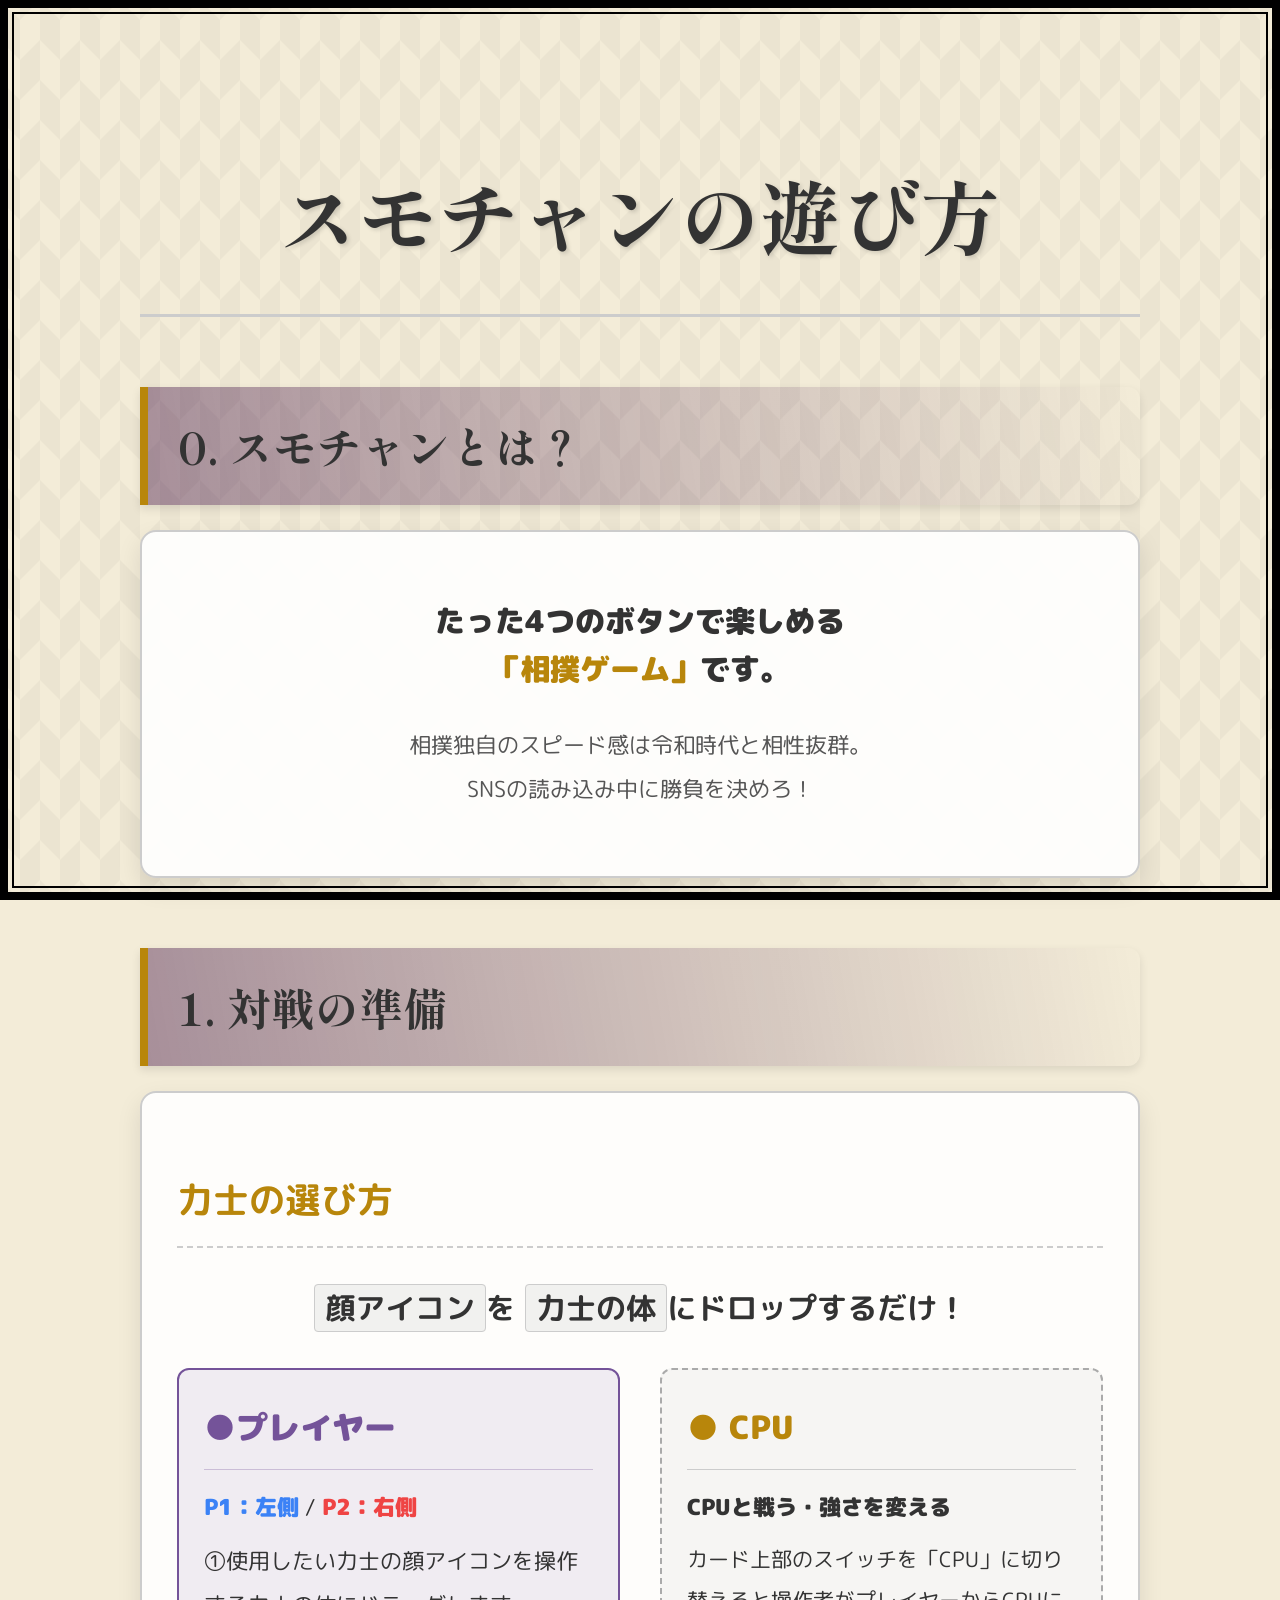
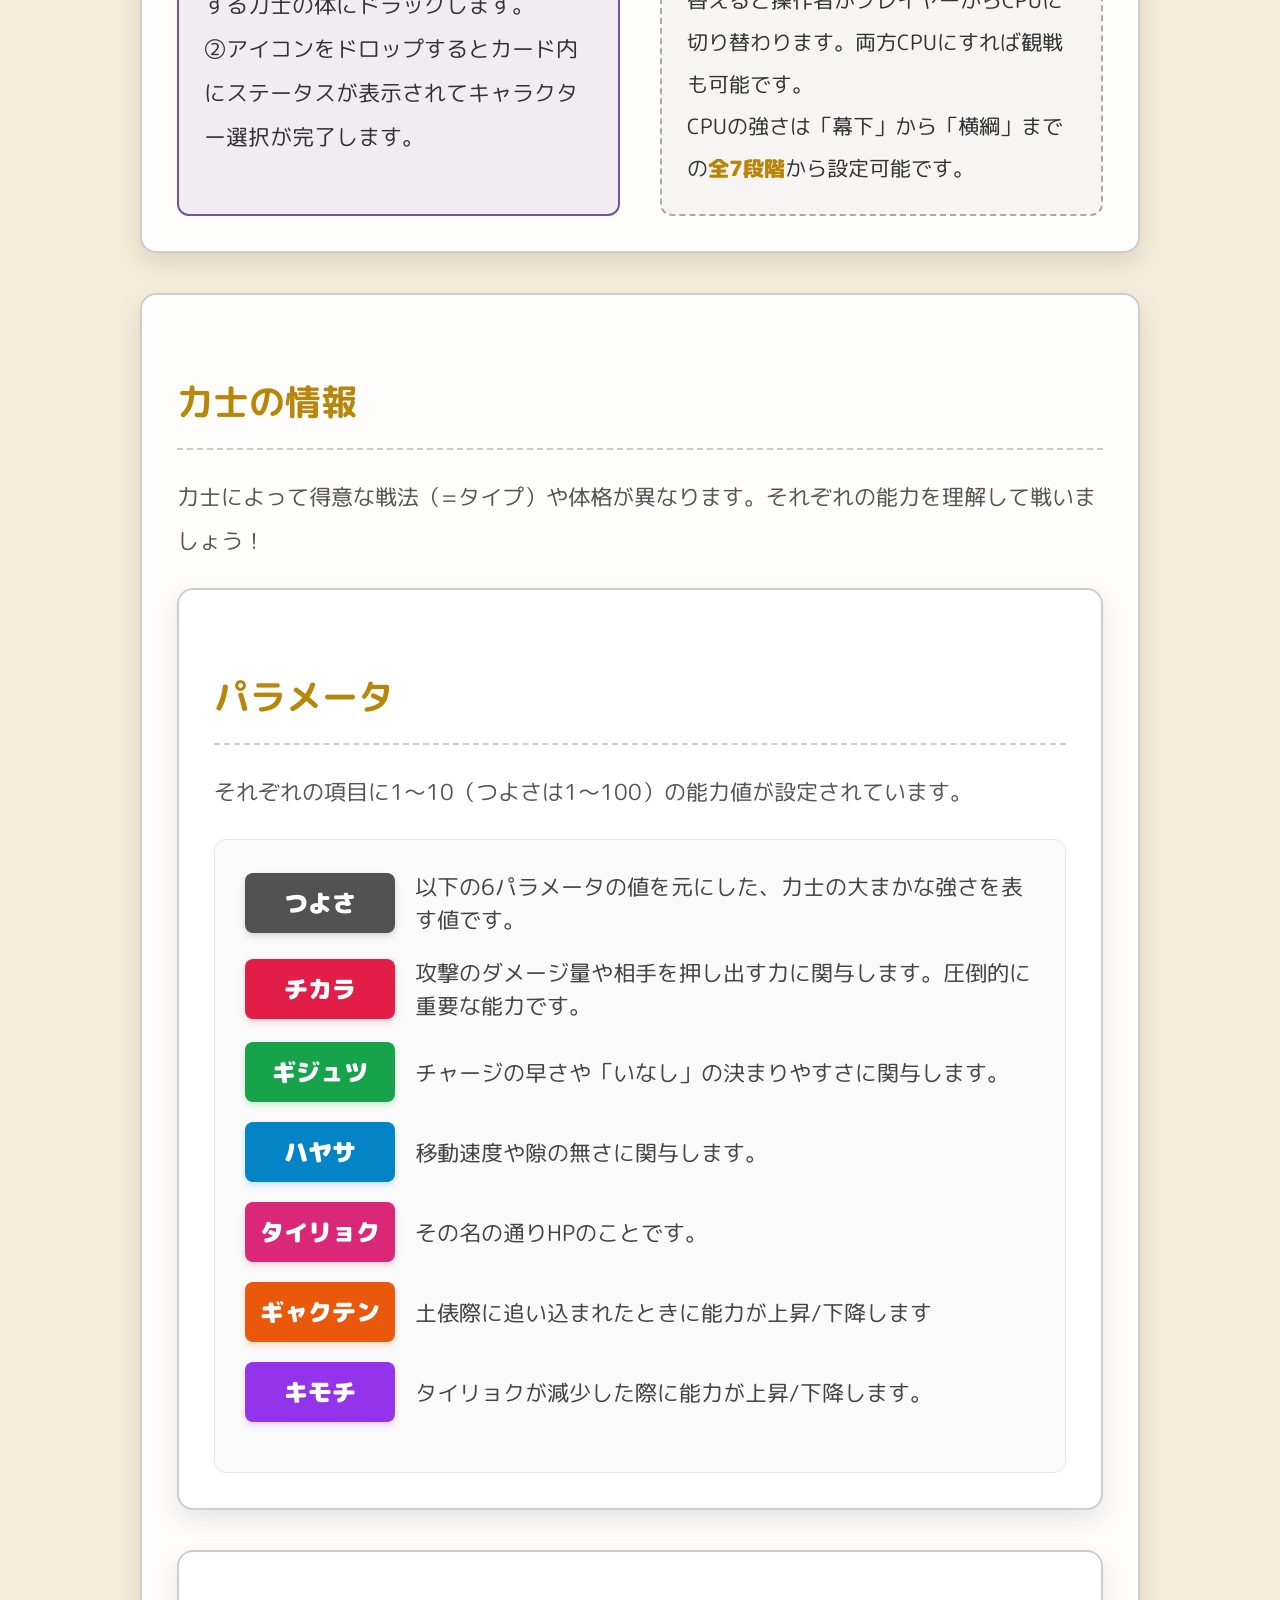
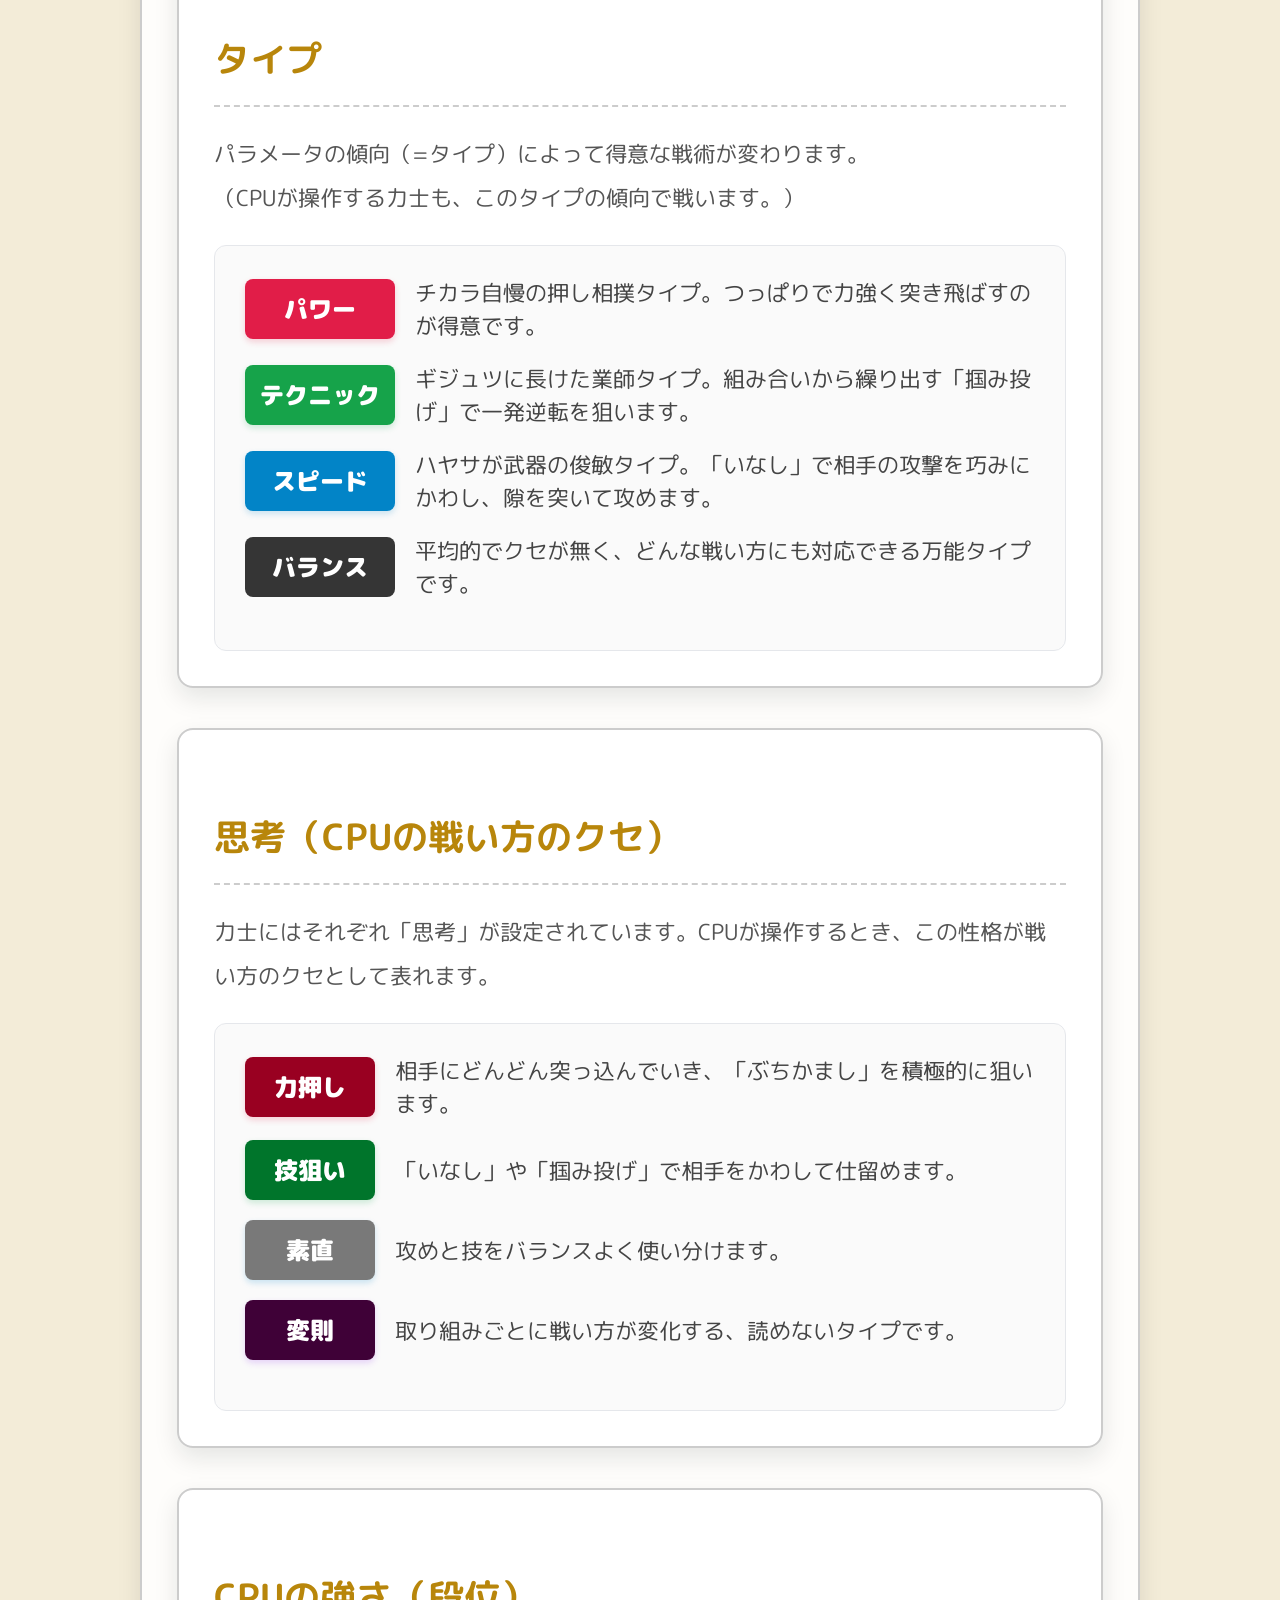
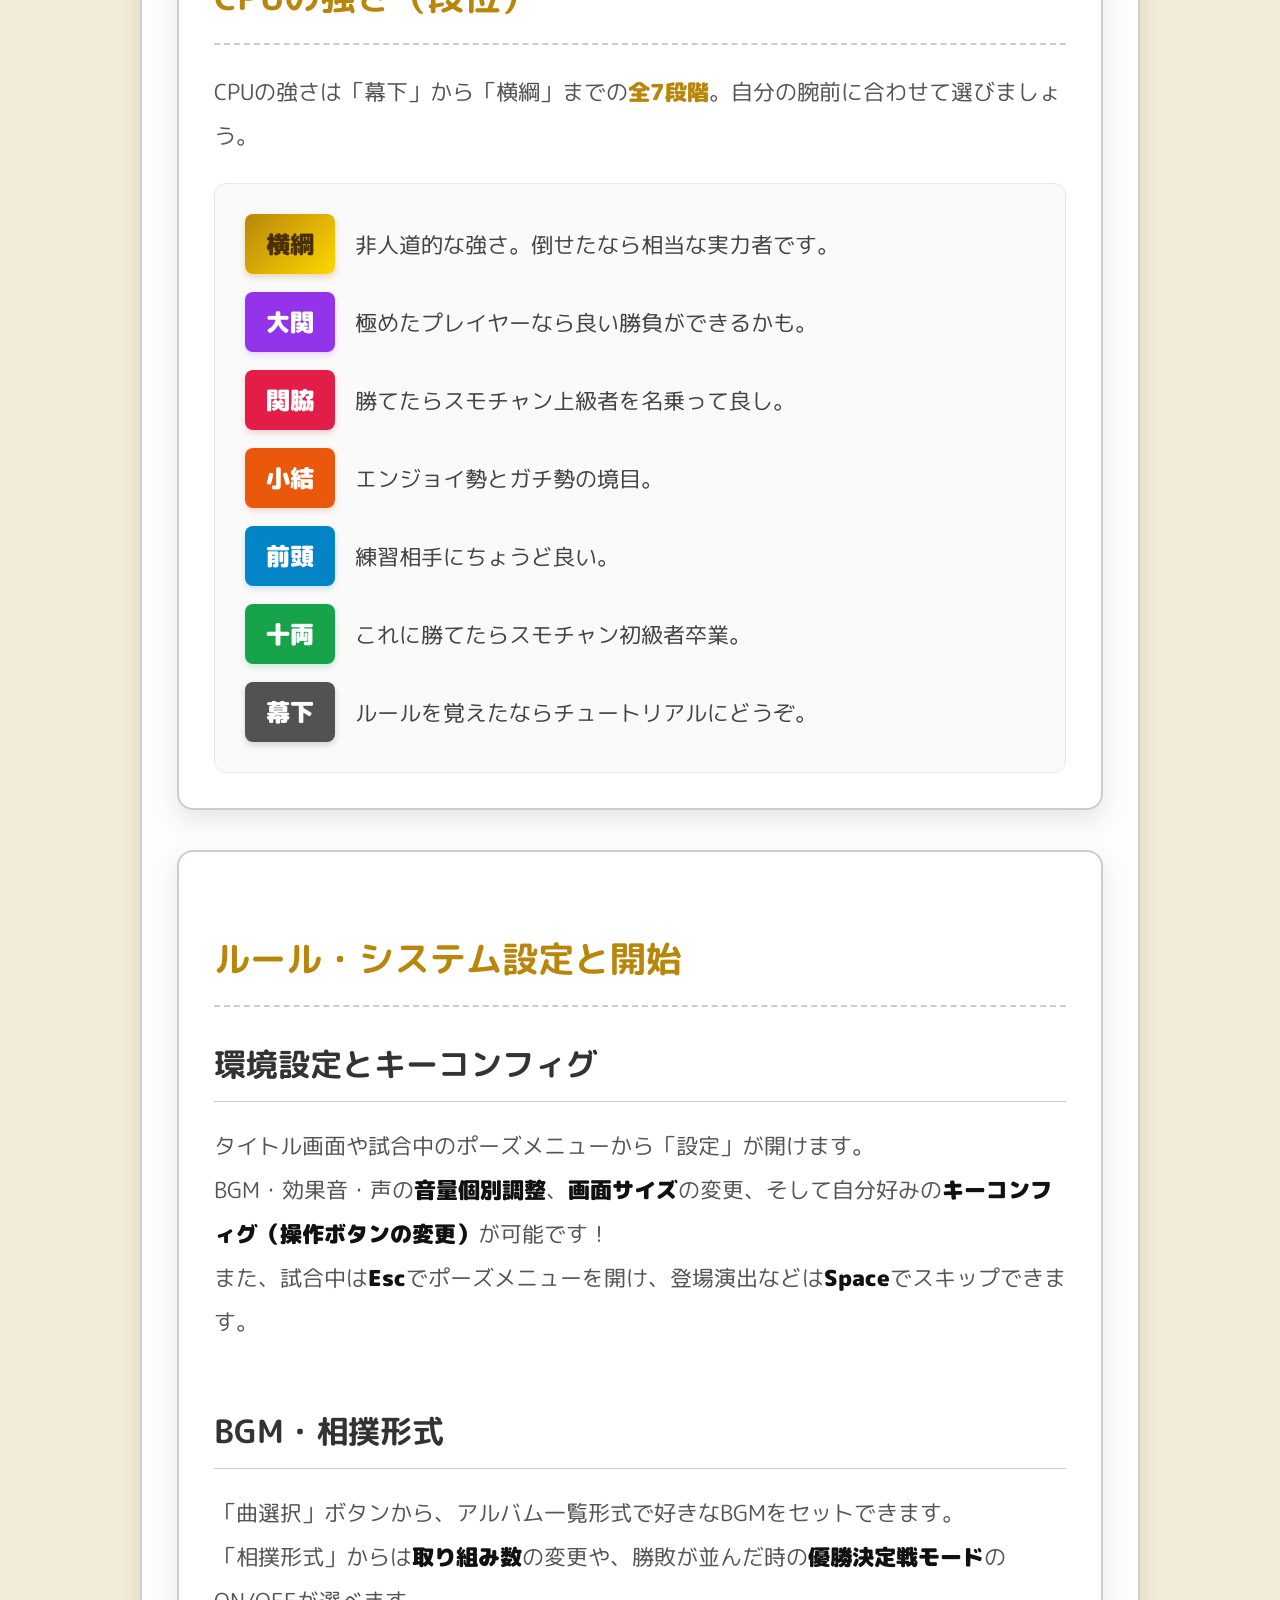
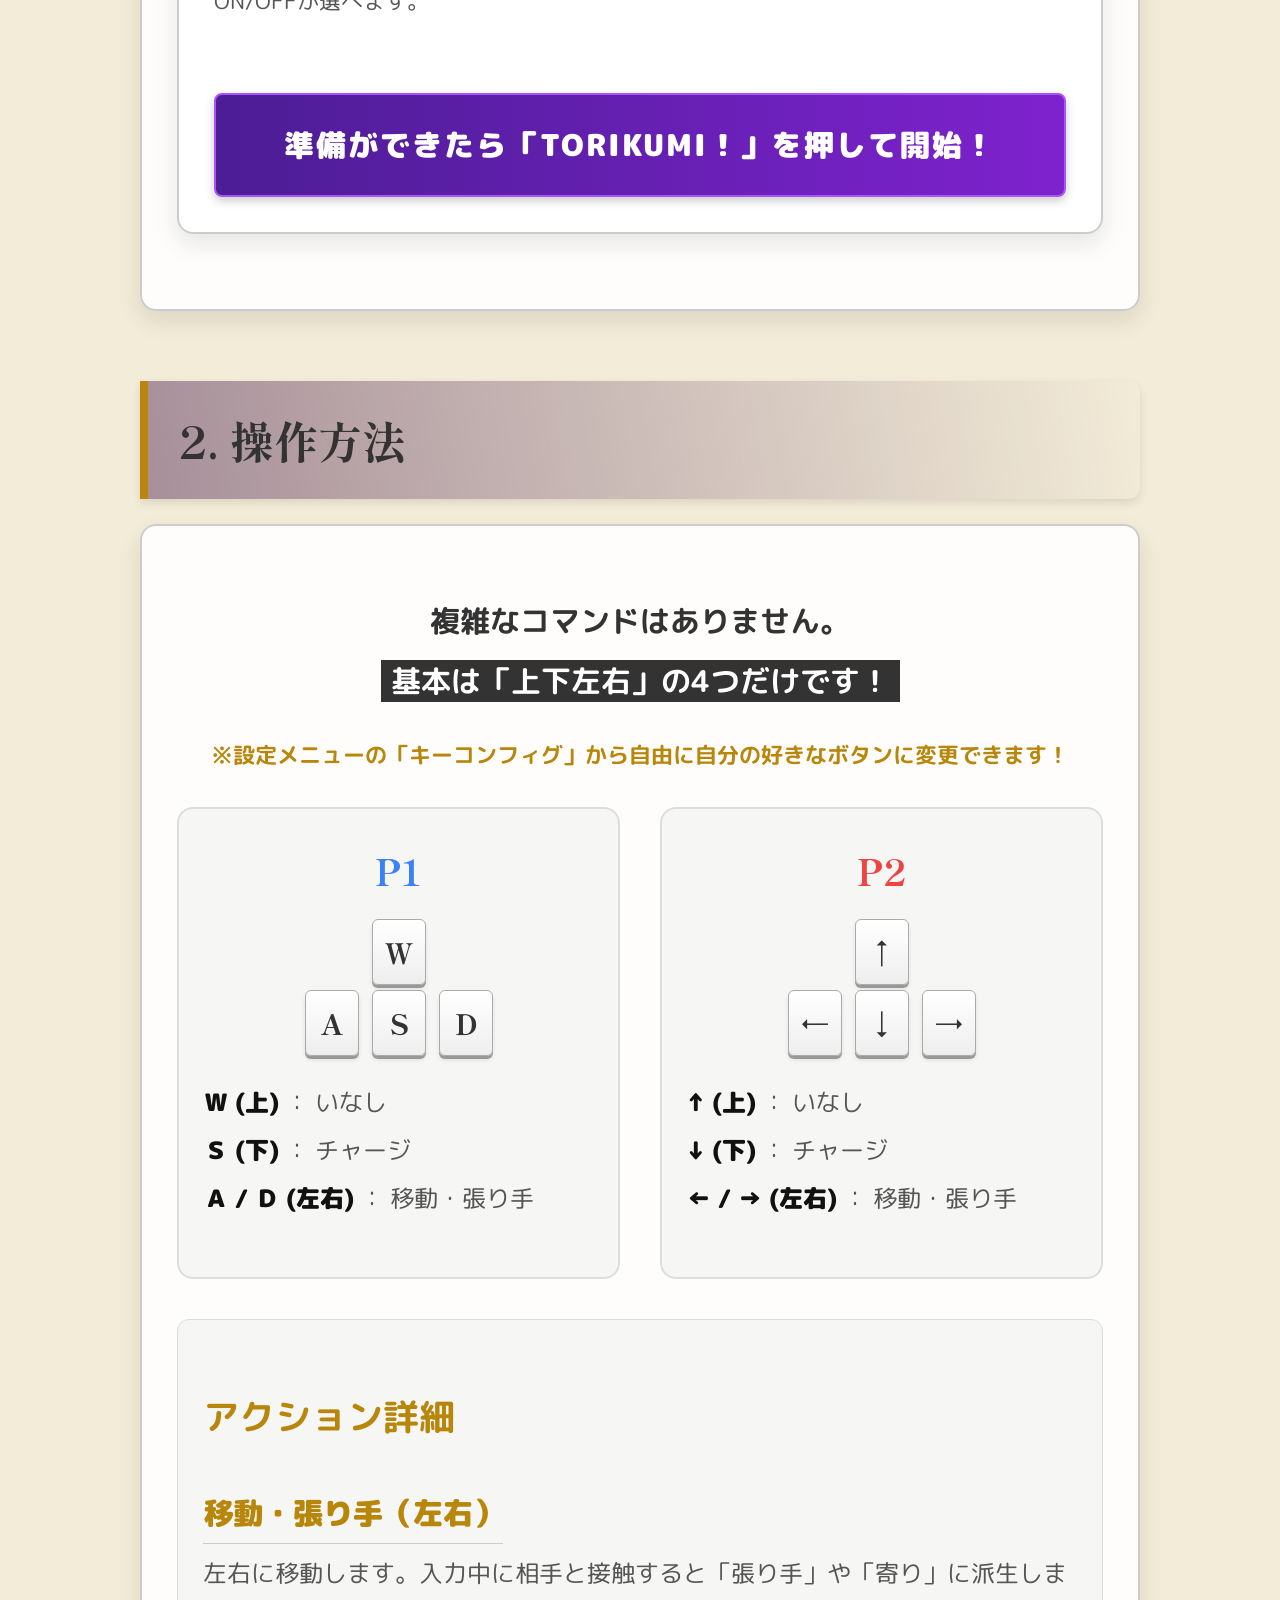
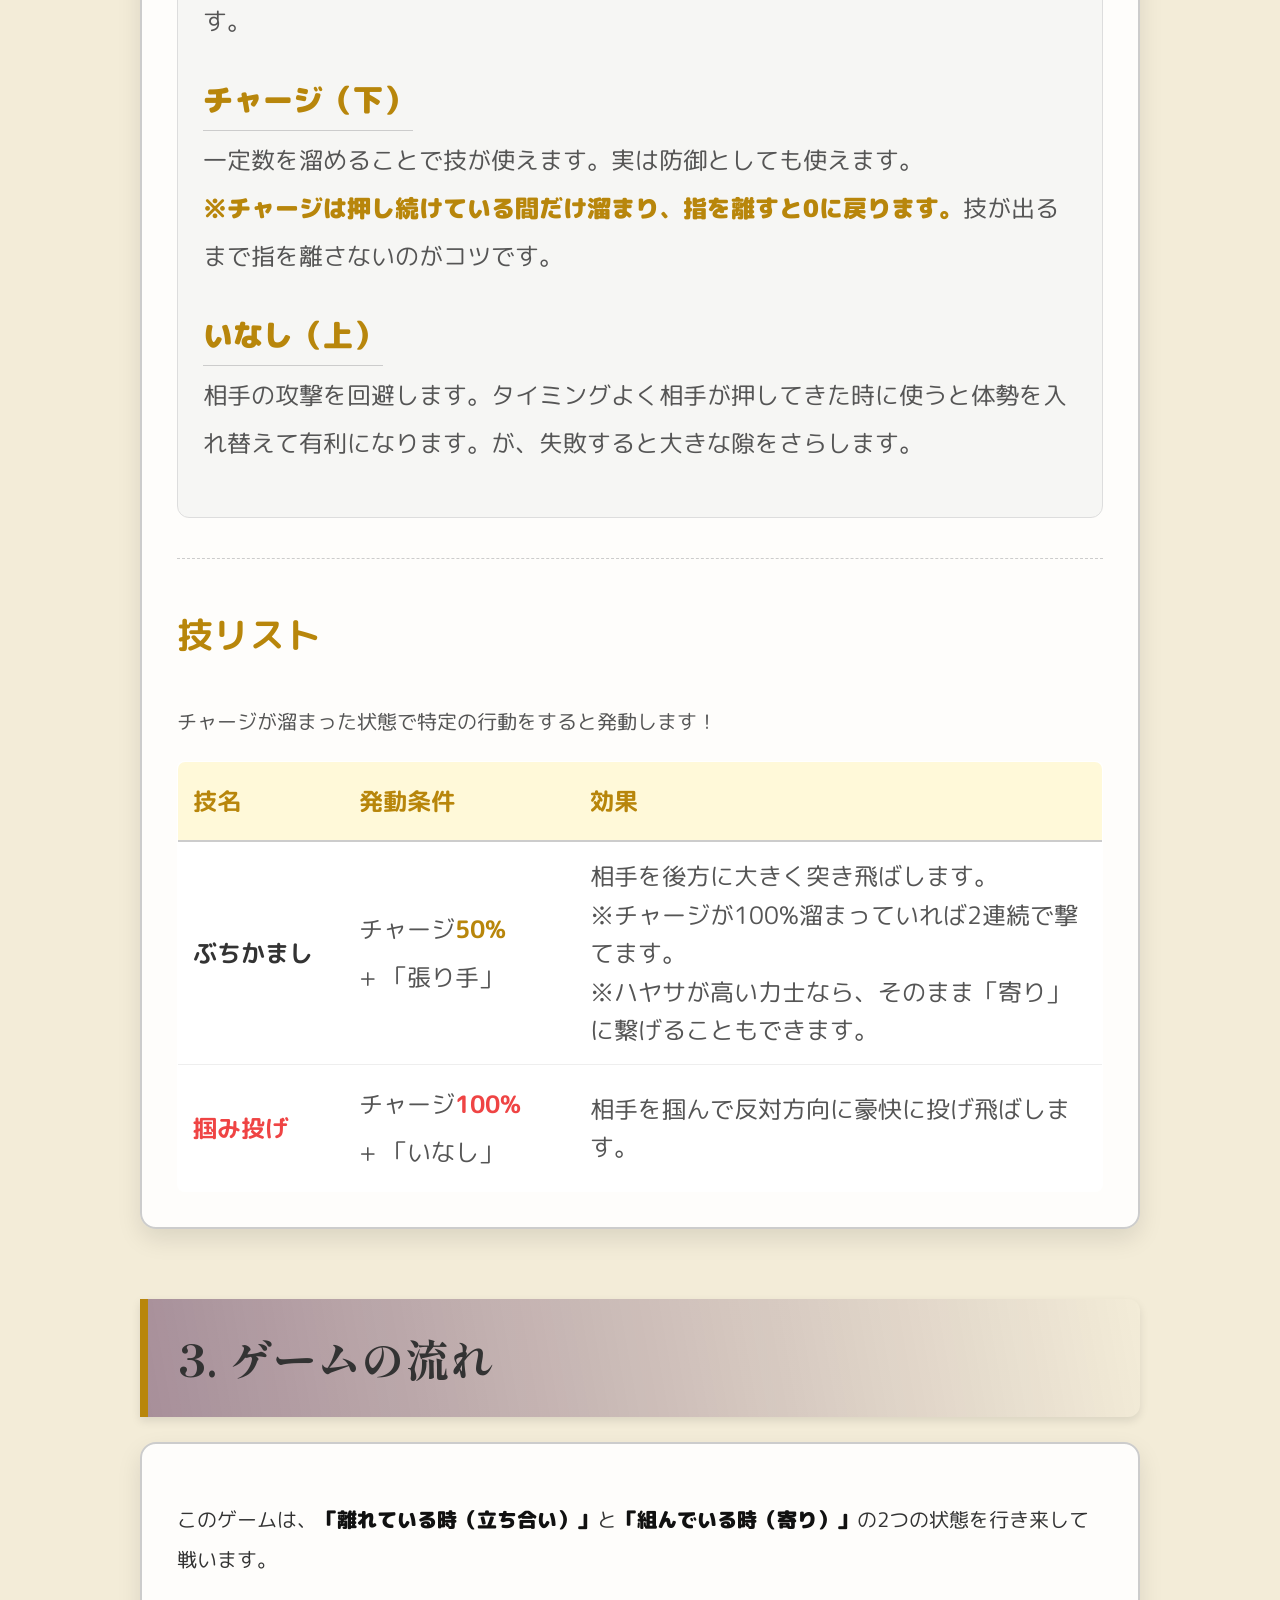
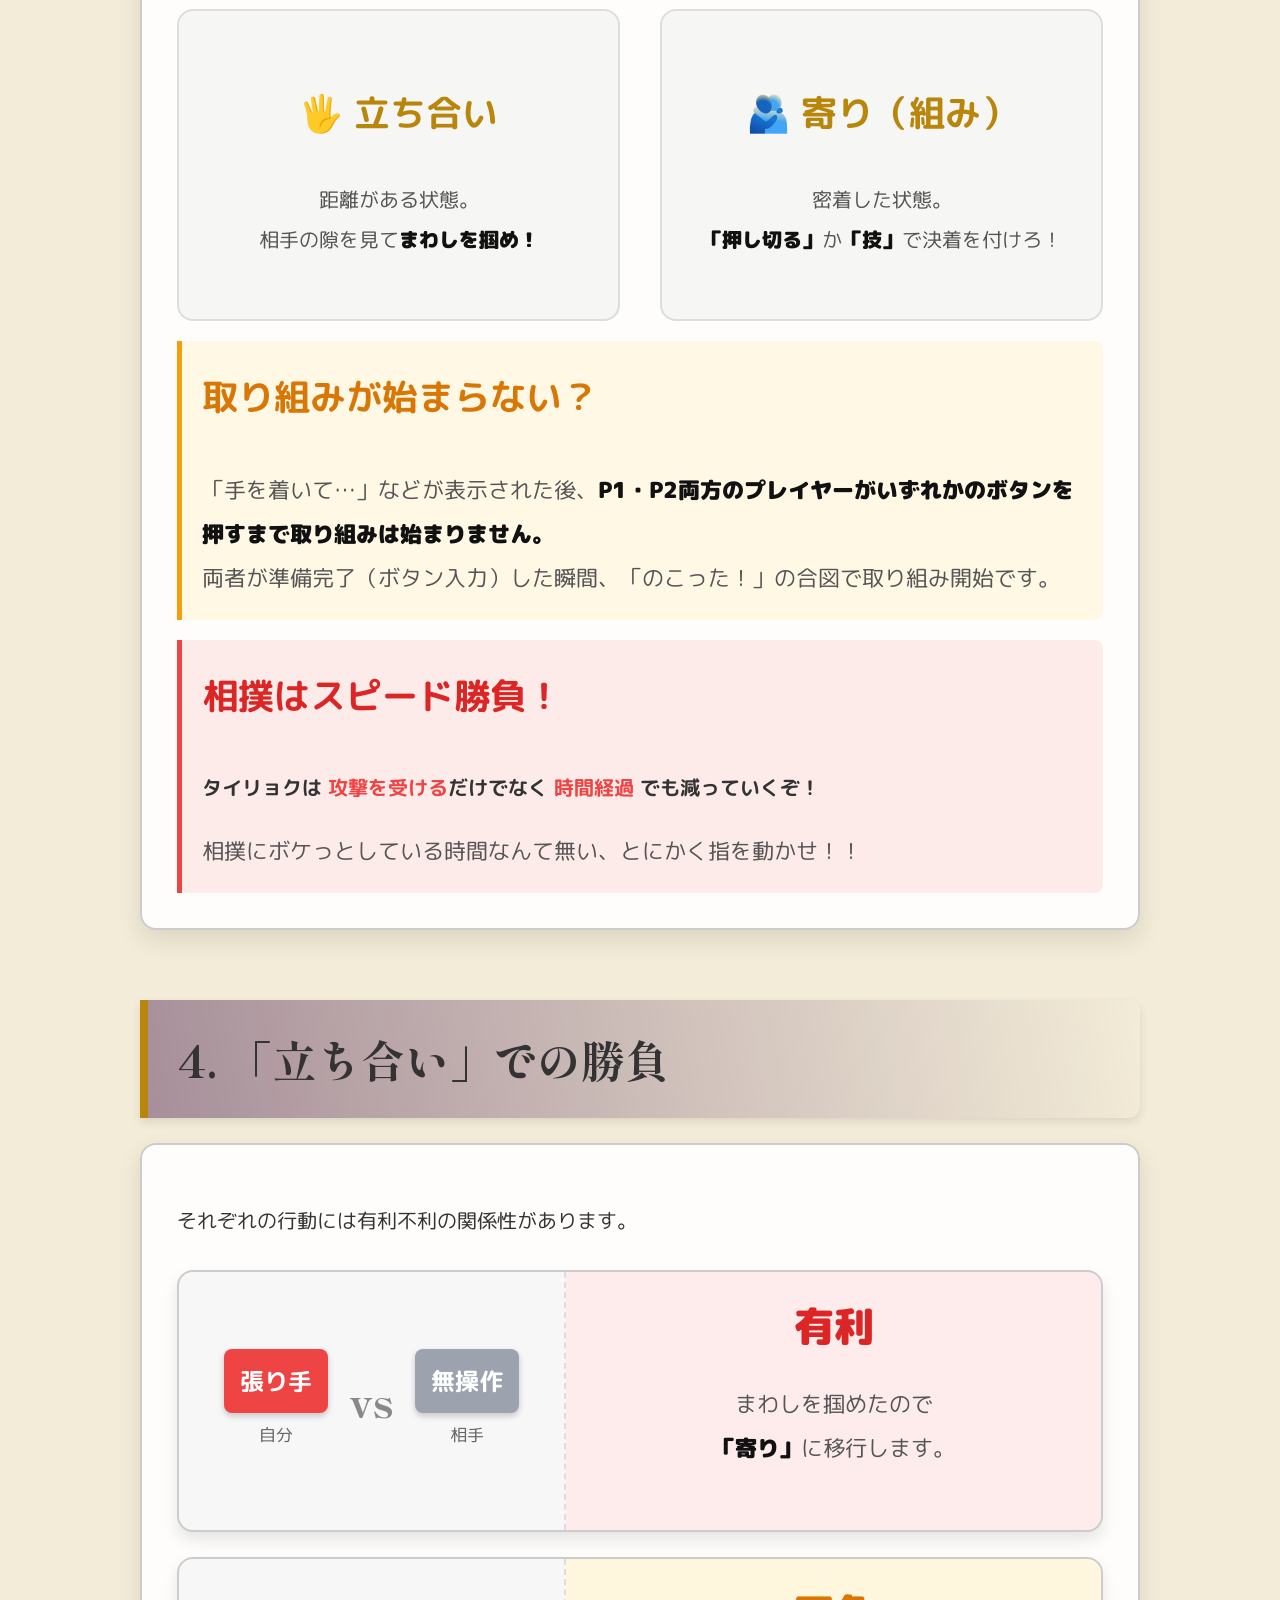
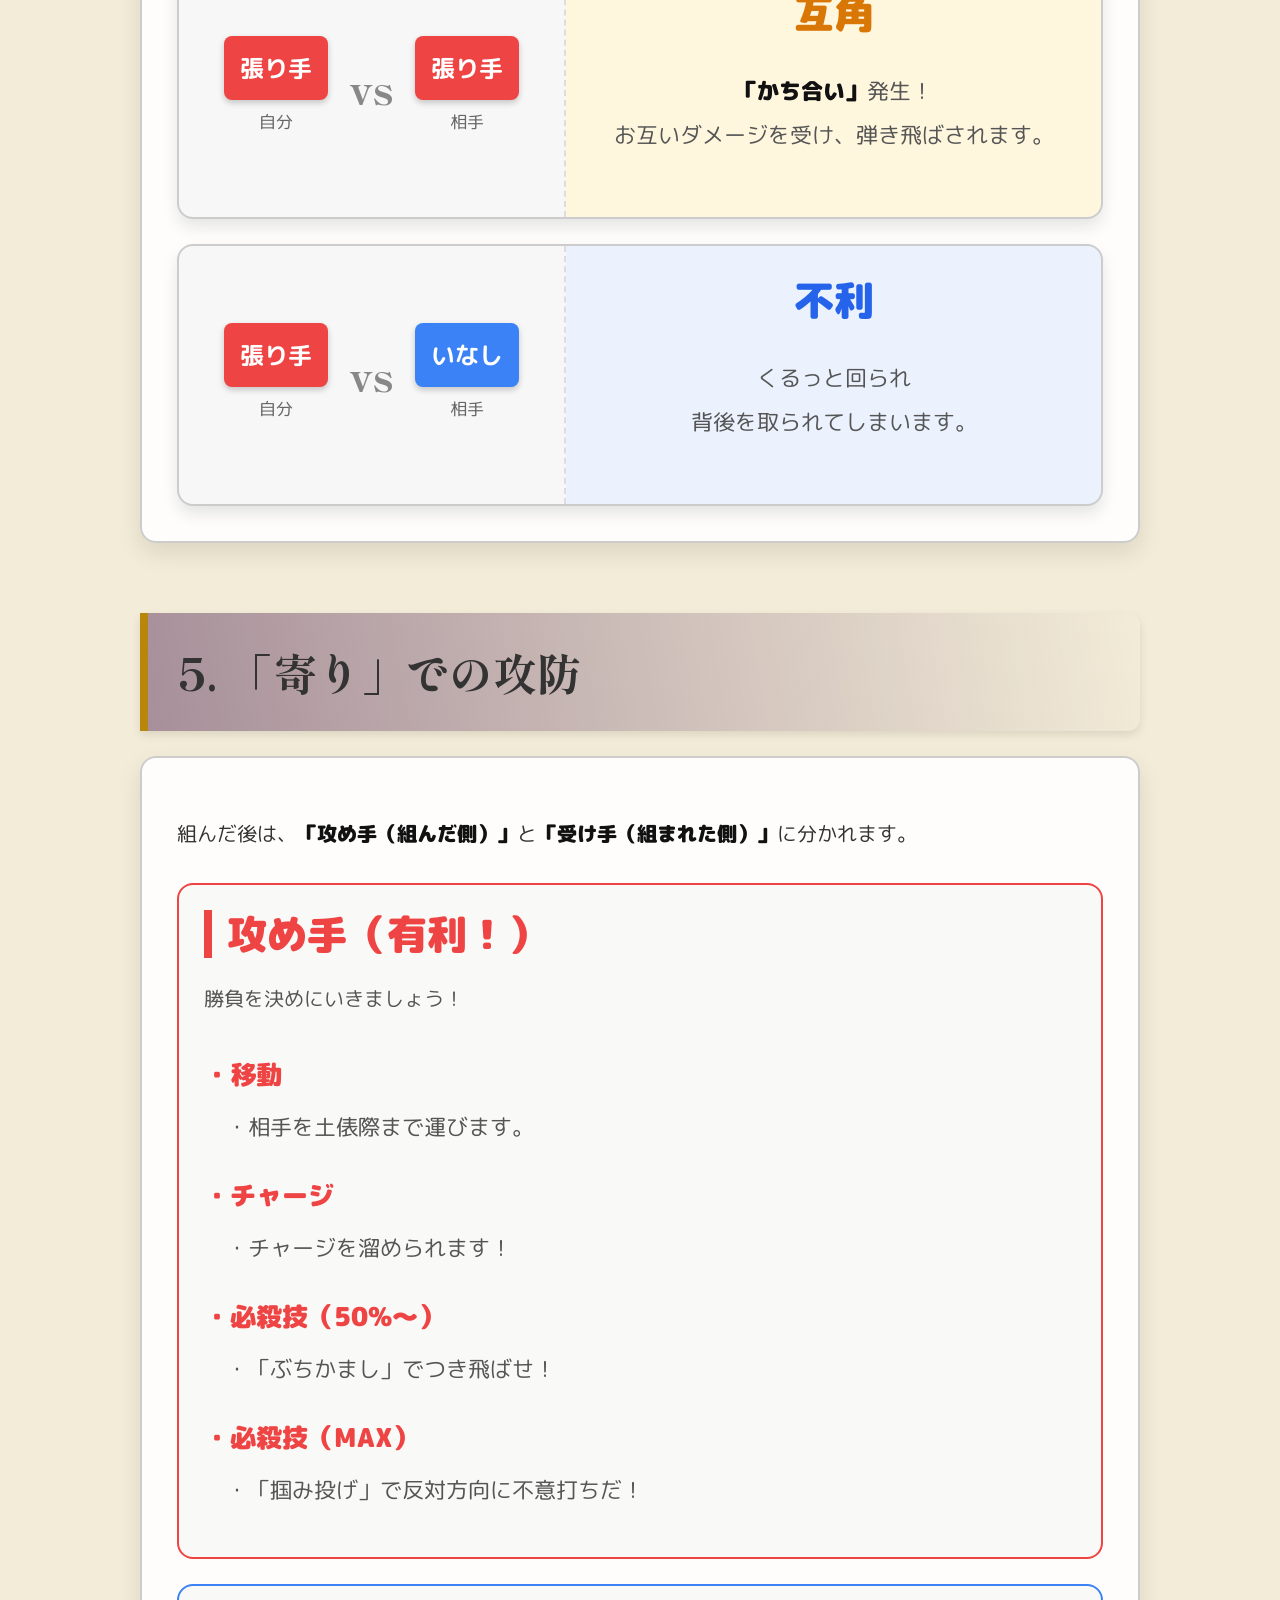
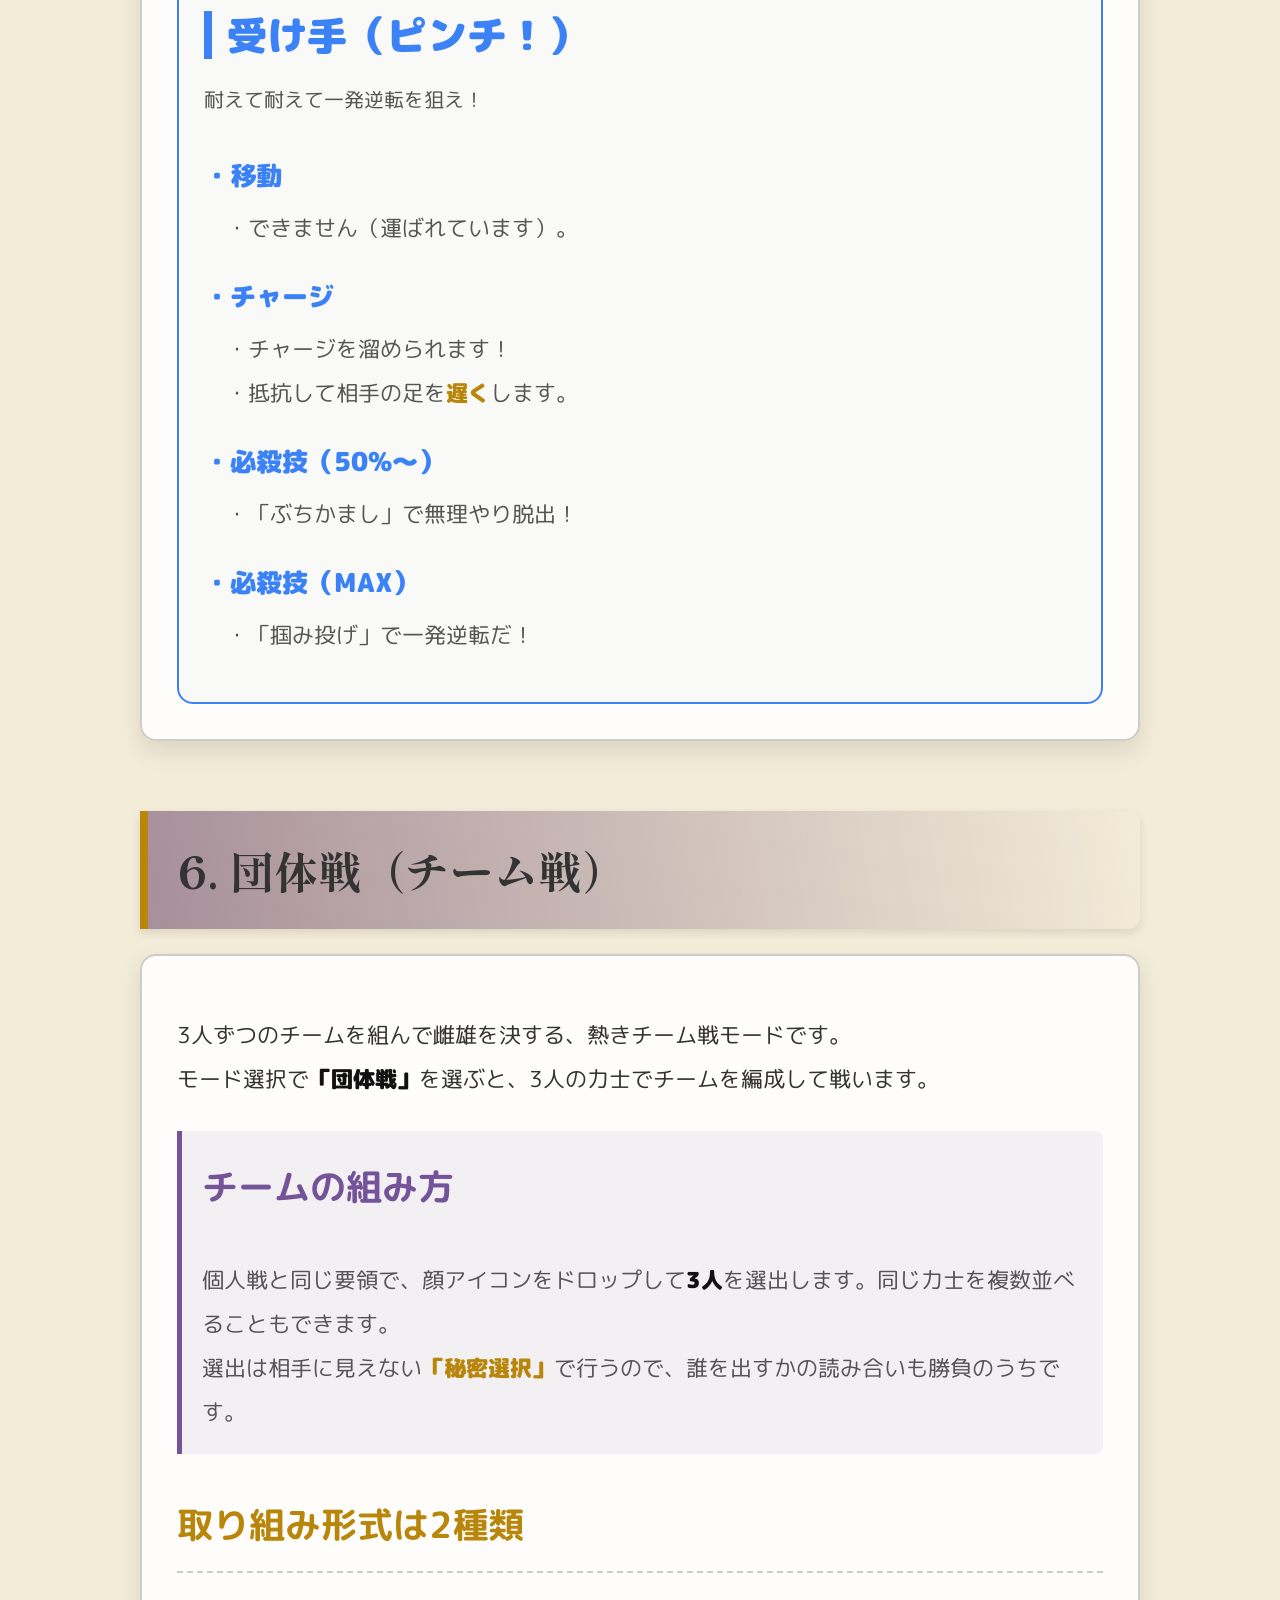
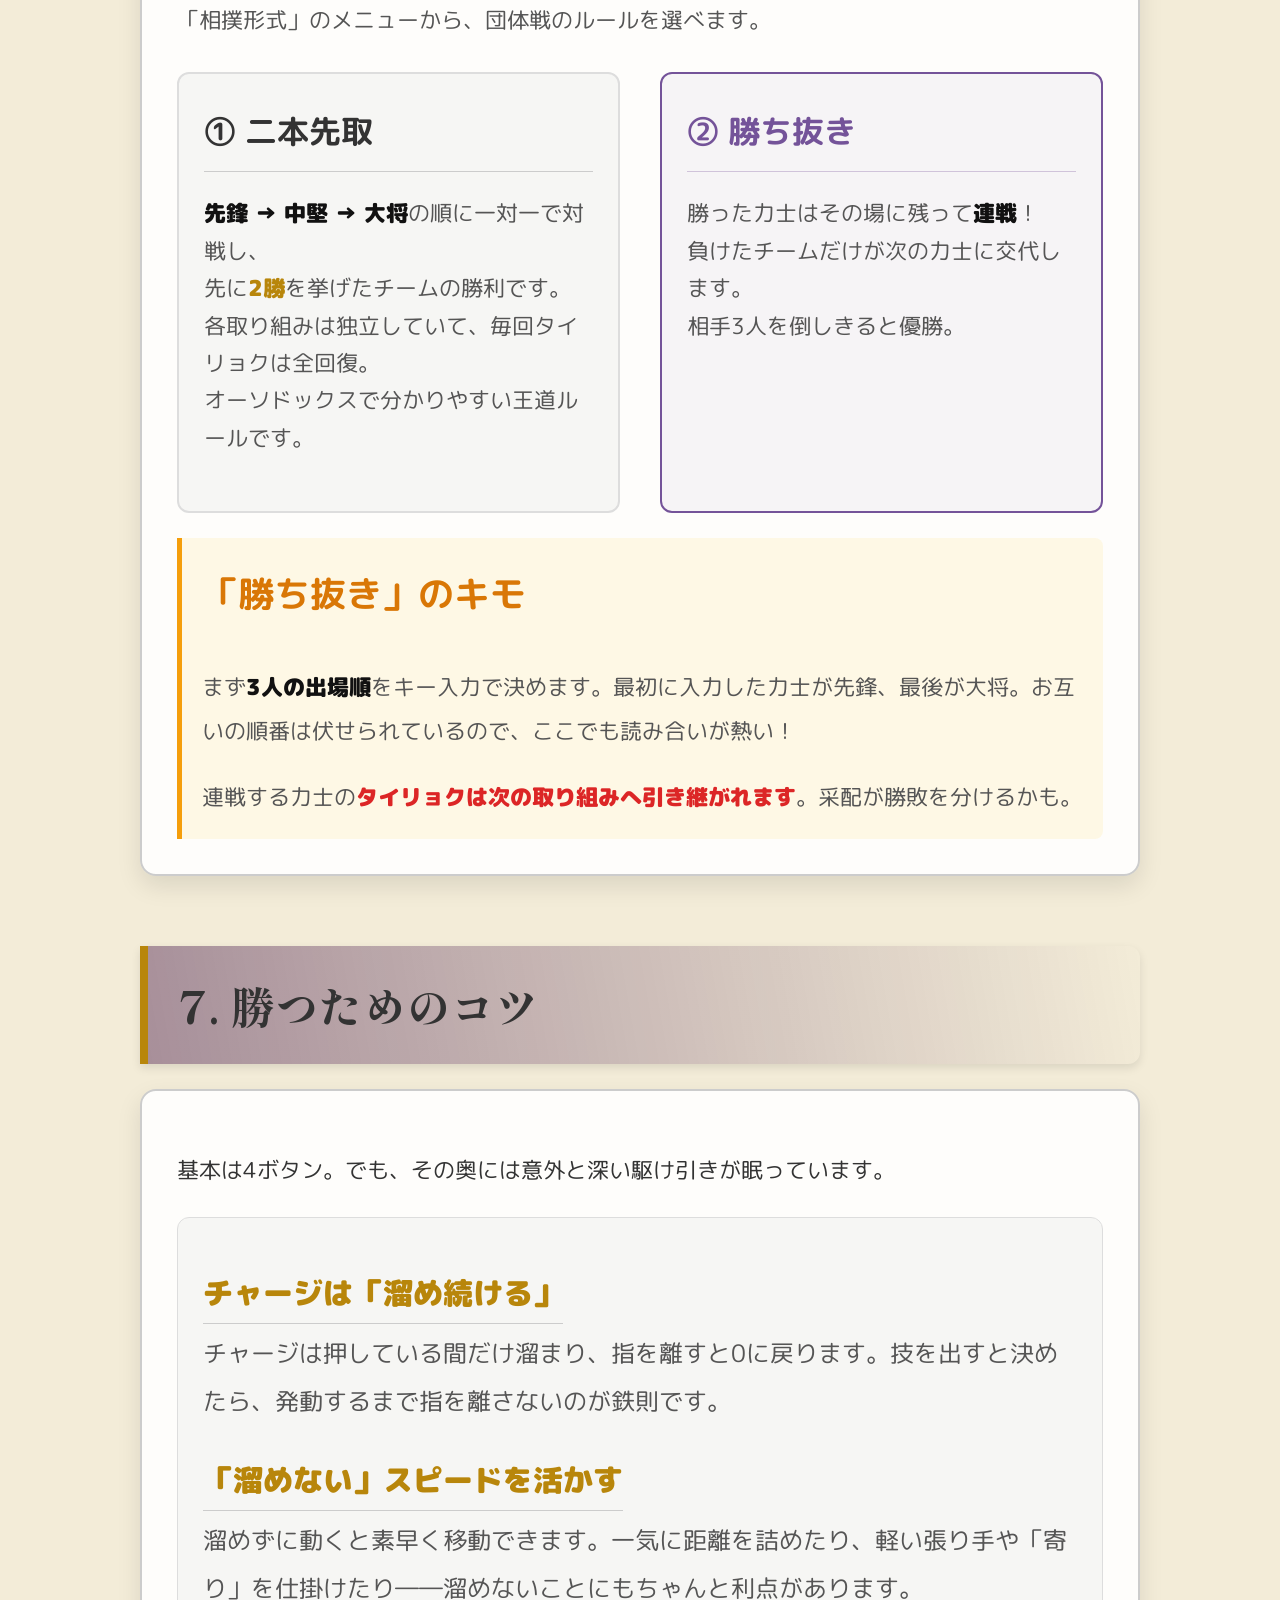
==== commit e4bd1b3c: "検索エンジンへの登録を避け、manual.htmlのオフライン漏れを修正 身内向けの公開ページのため、検索結果に出ないようにする。 - robots.txt でクロールを拒否 - 各ページに noin" ====
--- a/manual.html
+++ b/manual.html
@@ -3,8 +3,11 @@
 <head>
 <meta charset="UTF-8">
 <meta name="viewport" content="width=device-width, initial-scale=1.0">
-<title>スモチャンの遊び方 Ver.19.9.8</title>
-<link href="https://fonts.googleapis.com/css2?family=M+PLUS+Rounded+1c:wght@400;800&family=Shippori+Mincho:wght@500;800;900&display=swap" rel="stylesheet">
+<!-- 身内向けのページのため、検索結果に出さない -->
+<meta name="robots" content="noindex, nofollow">
+<title>スモチャンの遊び方 結婚式Ver</title>
+<!-- Webフォントはローカル同梱（更新: node tools/build_fonts.js） -->
+<link rel="stylesheet" href="css/webfonts.css">
 <link rel="stylesheet" href="css/base.css">
 <link rel="stylesheet" href="css/ui.css">
 
--- a/css/webfonts.css
+++ b/css/webfonts.css
@@ -0,0 +1,9005 @@
+/* webfonts.css  ※自動生成ファイル - 直接編集しないこと
+ * 生成: 2026-08-31 09:05:32
+ * 更新: node tools/build_fonts.js
+ */
+@font-face {
+  font-family: 'M PLUS Rounded 1c';
+  font-style: normal;
+  font-weight: 400;
+  font-display: swap;
+  src: url(../assets/fonts/google/v22_VdGEAYIAV6gnpUpoWwNkYvrugw9RuPWDpq8A_4TPv30lLyDK_FIhT0K-oTdprA.0.woff2) format('woff2');
+  unicode-range: U+25ee8, U+25f23, U+25f5c, U+25fd4, U+25fe0, U+25ffb, U+2600c, U+26017, U+26060, U+260ed, U+26222, U+2626a, U+26270, U+26286, U+2634c, U+26402, U+2667e, U+266b0, U+2671d, U+268dd, U+268ea, U+26951, U+2696f, U+26999, U+269dd, U+26a1e, U+26a58, U+26a8c, U+26ab7, U+26aff, U+26c29, U+26c73, U+26c9e, U+26cdd, U+26e40, U+26e65, U+26f94, U+26ff6-26ff8, U+270f4, U+2710d, U+27139, U+273da-273db, U+273fe, U+27410, U+27449, U+27614-27615, U+27631, U+27684, U+27693, U+2770e, U+27723, U+27752, U+278b2, U+27985, U+279b4, U+27a84, U+27bb3, U+27bbe, U+27bc7, U+27c3c, U+27cb8, U+27d73, U+27da0, U+27e10, U+27eaf, U+27fb7, U+2808a, U+280bb, U+28277, U+28282, U+282f3, U+283cd, U+2840c, U+28455, U+284dc, U+2856b, U+285c8-285c9, U+286d7, U+286fa, U+28946, U+28949, U+2896b, U+28987-28988, U+289ba-289bb, U+28a1e, U+28a29, U+28a43, U+28a71, U+28a99, U+28acd, U+28add, U+28ae4, U+28bc1, U+28bef, U+28cdd, U+28d10, U+28d71, U+28dfb, U+28e0f, U+28e17, U+28e1f, U+28e36, U+28e89, U+28eeb, U+28ef6, U+28f32, U+28ff8, U+292a0, U+292b1, U+29490, U+295cf, U+2967f, U+296f0, U+29719, U+29750, U+29810, U+298c6, U+29a72, U+29d4b, U+29ddb, U+29e15, U+29e3d, U+29e49, U+29e8a, U+29ec4, U+29edb, U+29ee9, U+29fce, U+29fd7, U+2a01a, U+2a02f, U+2a082, U+2a0f9, U+2a190, U+2a2b2, U+2a38c, U+2a437, U+2a5f1, U+2a602, U+2a61a, U+2a6b2, U+2a9e6, U+2b746, U+2b751, U+2b753, U+2b75a, U+2b75c, U+2b765, U+2b776-2b777, U+2b77c, U+2b782, U+2b789, U+2b78b, U+2b78e, U+2b794, U+2b7ac, U+2b7af, U+2b7bd, U+2b7c9, U+2b7cf, U+2b7d2, U+2b7d8, U+2b7f0, U+2b80d, U+2b817, U+2b81a, U+2d544, U+2e278, U+2e569, U+2e6ea, U+2f804, U+2f80f, U+2f815, U+2f818, U+2f81a, U+2f822, U+2f828, U+2f82c, U+2f833, U+2f83f, U+2f846, U+2f852, U+2f862, U+2f86d, U+2f873, U+2f877, U+2f884, U+2f899-2f89a, U+2f8a6, U+2f8ac, U+2f8b2, U+2f8b6, U+2f8d3, U+2f8db-2f8dc, U+2f8e1, U+2f8e5, U+2f8ea, U+2f8ed, U+2f8fc, U+2f903, U+2f90b, U+2f90f, U+2f91a, U+2f920-2f921, U+2f945, U+2f947, U+2f96c, U+2f995, U+2f9d0, U+2f9de-2f9df, U+2f9f4;
+}
+@font-face {
+  font-family: 'M PLUS Rounded 1c';
+  font-style: normal;
+  font-weight: 400;
+  font-display: swap;
+  src: url(../assets/fonts/google/v22_VdGEAYIAV6gnpUpoWwNkYvrugw9RuPWDpq8A_4TPv30lLyDK_FIhT0K-oTdprA.1.woff2) format('woff2');
+  unicode-range: U+1f235-1f23b, U+1f240-1f248, U+1f250-1f251, U+2000b, U+20089-2008a, U+200a2, U+200a4, U+200b0, U+200f5, U+20158, U+201a2, U+20213, U+2032b, U+20371, U+20381, U+203f9, U+2044a, U+20509, U+2053f, U+205b1, U+205d6, U+20611, U+20628, U+206ec, U+2074f, U+207c8, U+20807, U+2083a, U+208b9, U+2090e, U+2097c, U+20984, U+2099d, U+20a64, U+20ad3, U+20b1d, U+20b9f, U+20bb7, U+20d45, U+20d58, U+20de1, U+20e64, U+20e6d, U+20e95, U+20f5f, U+21201, U+2123d, U+21255, U+21274, U+2127b, U+212d7, U+212e4, U+212fd, U+2131b, U+21336, U+21344, U+213c4, U+2146d-2146e, U+215d7, U+21647, U+216b4, U+21706, U+21742, U+218bd, U+219c3, U+21a1a, U+21c56, U+21d2d, U+21d45, U+21d62, U+21d78, U+21d92, U+21d9c, U+21da1, U+21db7, U+21de0, U+21e33-21e34, U+21f1e, U+21f76, U+21ffa, U+2217b, U+22218, U+2231e, U+223ad, U+22609, U+226f3, U+2285b, U+228ab, U+2298f, U+22ab8, U+22b46, U+22b4f-22b50, U+22ba6, U+22c1d, U+22c24, U+22de1, U+22e42, U+22feb, U+231b6, U+231c3-231c4, U+231f5, U+23372, U+233cc, U+233d0, U+233d2-233d3, U+233d5, U+233da, U+233df, U+233e4, U+233fe, U+2344a-2344b, U+23451, U+23465, U+234e4, U+2355a, U+23594, U+235c4, U+23638-2363a, U+23647, U+2370c, U+2371c, U+2373f, U+23763-23764, U+237e7, U+237f1, U+237ff, U+23824, U+2383d, U+23a98, U+23c7f, U+23cbe, U+23cfe, U+23d00, U+23d0e, U+23d40, U+23dd3, U+23df9-23dfa, U+23f7e, U+2404b, U+24096, U+24103, U+241c6, U+241fe, U+242ee, U+243bc, U+243d0, U+24629, U+246a5, U+247f1, U+24896, U+248e9, U+24a4d, U+24b56, U+24b6f, U+24c16, U+24d14, U+24e04, U+24e0e, U+24e37, U+24e6a, U+24e8b, U+24ff2, U+2504a, U+25055, U+25122, U+251a9, U+251cd, U+251e5, U+2521e, U+2524c, U+2542e, U+2548e, U+254d9, U+2550e, U+255a7, U+2567f, U+25771, U+257a9, U+257b4, U+25874, U+259c4, U+259cc, U+259d4, U+25ad7, U+25ae3-25ae4, U+25af1, U+25bb2, U+25c4b, U+25c64, U+25da1, U+25e2e, U+25e56, U+25e62, U+25e65, U+25ec2, U+25ed8;
+}
+@font-face {
+  font-family: 'M PLUS Rounded 1c';
+  font-style: normal;
+  font-weight: 400;
+  font-display: swap;
+  src: url(../assets/fonts/google/v22_VdGEAYIAV6gnpUpoWwNkYvrugw9RuPWDpq8A_4TPv30lLyDK_FIhT0K-oTdprA.2.woff2) format('woff2');
+  unicode-range: U+ffd7, U+ffda-ffdc, U+ffe0-ffe2, U+ffe4, U+ffe6, U+ffe8-ffee, U+1f100-1f10c, U+1f110-1f16c, U+1f170-1f1ac, U+1f200-1f202, U+1f210-1f234;
+}
+@font-face {
+  font-family: 'M PLUS Rounded 1c';
+  font-style: normal;
+  font-weight: 400;
+  font-display: swap;
+  src: url(../assets/fonts/google/v22_VdGEAYIAV6gnpUpoWwNkYvrugw9RuPWDpq8A_4TPv30lLyDK_FIhT0K-oTdprA.3.woff2) format('woff2');
+  unicode-range: U+fa10, U+fa12-fa6d, U+fb00-fb04, U+fe10-fe19, U+fe30-fe42, U+fe44-fe52, U+fe54-fe66, U+fe68-fe6b, U+ff02, U+ff04, U+ff07, U+ff51, U+ff5b, U+ff5d, U+ff5f-ff60, U+ff66, U+ff69, U+ff87, U+ffa1-ffbe, U+ffc2-ffc7, U+ffca-ffcf, U+ffd2-ffd6;
+}
+@font-face {
+  font-family: 'M PLUS Rounded 1c';
+  font-style: normal;
+  font-weight: 400;
+  font-display: swap;
+  src: url(../assets/fonts/google/v22_VdGEAYIAV6gnpUpoWwNkYvrugw9RuPWDpq8A_4TPv30lLyDK_FIhT0K-oTdprA.5.woff2) format('woff2');
+  unicode-range: U+9e8b-9e8c, U+9e8e-9e8f, U+9e91-9e92, U+9e95-9e96, U+9e98, U+9e9b, U+9e9d-9e9e, U+9ea4-9ea5, U+9ea8-9eaa, U+9eac-9eb0, U+9eb3-9eb5, U+9eb8, U+9ebc-9ebf, U+9ec3, U+9ec6, U+9ec8, U+9ecb-9ecd, U+9ecf-9ed1, U+9ed4-9ed5, U+9ed8, U+9edb-9ee0, U+9ee4-9ee5, U+9ee7-9ee8, U+9eec-9ef2, U+9ef4-9ef9, U+9efb-9eff, U+9f02-9f03, U+9f07-9f09, U+9f0e-9f12, U+9f14-9f17, U+9f19-9f1b, U+9f1f-9f22, U+9f26, U+9f2a-9f2c, U+9f2f, U+9f31-9f32, U+9f34, U+9f37, U+9f39-9f3a, U+9f3c-9f3f, U+9f41, U+9f43-9f47, U+9f4a, U+9f4e-9f50, U+9f52-9f58, U+9f5a, U+9f5d-9f61, U+9f63, U+9f66-9f6a, U+9f6c-9f73, U+9f75-9f77, U+9f7a, U+9f7d, U+9f7f, U+9f8f-9f92, U+9f94-9f97, U+9f99, U+9f9c-9fa3, U+9fa5, U+9fb4, U+9fbc-9fc2, U+9fc4, U+9fc6, U+9fcc, U+f900-f92c;
+}
+@font-face {
+  font-family: 'M PLUS Rounded 1c';
+  font-style: normal;
+  font-weight: 400;
+  font-display: swap;
+  src: url(../assets/fonts/google/v22_VdGEAYIAV6gnpUpoWwNkYvrugw9RuPWDpq8A_4TPv30lLyDK_FIhT0K-oTdprA.6.woff2) format('woff2');
+  unicode-range: U+9c3e, U+9c41, U+9c43-9c4a, U+9c4e-9c50, U+9c52-9c54, U+9c56, U+9c58, U+9c5a-9c61, U+9c63, U+9c65, U+9c67-9c6b, U+9c6d-9c6e, U+9c70, U+9c72, U+9c75-9c78, U+9c7a-9c7c, U+9ce6-9ce7, U+9ceb-9cec, U+9cf0, U+9cf2, U+9cf6-9cf7, U+9cf9, U+9d02-9d03, U+9d06-9d09, U+9d0b, U+9d0e, U+9d11-9d12, U+9d15, U+9d17-9d18, U+9d1b-9d1f, U+9d23, U+9d26, U+9d2a-9d2c, U+9d2f-9d30, U+9d32-9d34, U+9d3a, U+9d3c-9d3f, U+9d41-9d48, U+9d4a, U+9d50-9d54, U+9d59, U+9d5d-9d65, U+9d69-9d6c, U+9d6f-9d70, U+9d72-9d73, U+9d76-9d77, U+9d7a-9d7c, U+9d7e, U+9d83-9d84, U+9d86-9d87, U+9d89-9d8a, U+9d8d-9d8e, U+9d92-9d93, U+9d95-9d9a, U+9da1, U+9da4, U+9da9-9dac, U+9dae, U+9db1-9db2, U+9db5, U+9db8-9dbd, U+9dbf-9dc4, U+9dc6-9dc7, U+9dc9-9dca, U+9dcf, U+9dd3-9dd7, U+9dd9-9dda, U+9dde-9de0, U+9de3, U+9de5-9de7, U+9de9, U+9deb, U+9ded-9df0, U+9df3-9df4, U+9df8, U+9dfd-9dfe, U+9e02, U+9e07, U+9e0a, U+9e0d-9e0e, U+9e10-9e12, U+9e15-9e16, U+9e19-9e1f, U+9e75, U+9e79-9e7d, U+9e80-9e85, U+9e87-9e88;
+}
+@font-face {
+  font-family: 'M PLUS Rounded 1c';
+  font-style: normal;
+  font-weight: 400;
+  font-display: swap;
+  src: url(../assets/fonts/google/v22_VdGEAYIAV6gnpUpoWwNkYvrugw9RuPWDpq8A_4TPv30lLyDK_FIhT0K-oTdprA.7.woff2) format('woff2');
+  unicode-range: U+9ae5-9ae7, U+9ae9, U+9aeb-9aec, U+9aee-9aef, U+9af1-9af5, U+9af7, U+9af9-9afb, U+9afd, U+9aff-9b06, U+9b08-9b09, U+9b0b-9b0e, U+9b10, U+9b12, U+9b16, U+9b18-9b1d, U+9b1f-9b20, U+9b22-9b23, U+9b25-9b2f, U+9b32-9b35, U+9b37, U+9b39-9b3b, U+9b3d, U+9b43-9b44, U+9b48, U+9b4b-9b4f, U+9b51, U+9b55-9b58, U+9b5b, U+9b5e, U+9b61, U+9b63, U+9b65-9b66, U+9b68, U+9b6a-9b6f, U+9b72-9b79, U+9b7f-9b80, U+9b83-9b87, U+9b89-9b8b, U+9b8d, U+9b8f-9b94, U+9b96-9b97, U+9b9a, U+9b9d-9ba0, U+9ba6-9ba7, U+9ba9-9baa, U+9bac, U+9bb0-9bb2, U+9bb4, U+9bb7-9bb9, U+9bbb-9bbc, U+9bbe-9bc1, U+9bc6-9bc8, U+9bca, U+9bce-9bd2, U+9bd4, U+9bd7-9bd8, U+9bdd, U+9bdf, U+9be1-9be5, U+9be7, U+9bea-9beb, U+9bee-9bf3, U+9bf5, U+9bf7-9bfa, U+9bfd, U+9bff-9c00, U+9c02, U+9c04, U+9c06, U+9c08-9c0d, U+9c0f-9c16, U+9c18-9c1e, U+9c21-9c2a, U+9c2d-9c32, U+9c35-9c37, U+9c39-9c3a, U+9c3d;
+}
+@font-face {
+  font-family: 'M PLUS Rounded 1c';
+  font-style: normal;
+  font-weight: 400;
+  font-display: swap;
+  src: url(../assets/fonts/google/v22_VdGEAYIAV6gnpUpoWwNkYvrugw9RuPWDpq8A_4TPv30lLyDK_FIhT0K-oTdprA.8.woff2) format('woff2');
+  unicode-range: U+98eb, U+98ed-98ee, U+98f0-98f1, U+98f3, U+98f6, U+9902, U+9907-9909, U+9911-9912, U+9914-9918, U+991a-9922, U+9924, U+9926-9927, U+992b-992c, U+992e, U+9931-9935, U+9939-993e, U+9940-9942, U+9945-9949, U+994b-994e, U+9950-9952, U+9954-9955, U+9958-9959, U+995b-995c, U+995e-9960, U+9963, U+9997-9998, U+999b, U+999d-999f, U+99a3, U+99a5-99a6, U+99a8, U+99ad-99ae, U+99b0-99b2, U+99b5, U+99b9-99ba, U+99bc-99bd, U+99bf, U+99c1, U+99c3, U+99c8-99c9, U+99d1, U+99d3-99d5, U+99d8-99df, U+99e1-99e2, U+99e7, U+99ea-99ee, U+99f0-99f2, U+99f4-99f5, U+99f8-99f9, U+99fb-99fe, U+9a01-9a05, U+9a08, U+9a0a-9a0c, U+9a0f-9a11, U+9a16, U+9a1a, U+9a1e, U+9a20, U+9a22-9a24, U+9a27, U+9a2b, U+9a2d-9a2e, U+9a31, U+9a33, U+9a35-9a38, U+9a3e, U+9a40-9a45, U+9a47, U+9a4a-9a4e, U+9a51-9a52, U+9a54-9a58, U+9a5b, U+9a5d, U+9a5f, U+9a62, U+9a64-9a65, U+9a69-9a6c, U+9aaa, U+9aac-9ab0, U+9ab2, U+9ab4-9ab7, U+9ab9, U+9abb-9ac1, U+9ac3, U+9ac6, U+9ac8, U+9ace-9ad3, U+9ad5-9ad7, U+9adb-9adc, U+9ade-9ae0, U+9ae2-9ae4;
+}
+@font-face {
+  font-family: 'M PLUS Rounded 1c';
+  font-style: normal;
+  font-weight: 400;
+  font-display: swap;
+  src: url(../assets/fonts/google/v22_VdGEAYIAV6gnpUpoWwNkYvrugw9RuPWDpq8A_4TPv30lLyDK_FIhT0K-oTdprA.9.woff2) format('woff2');
+  unicode-range: U+971d, U+9721-9724, U+9728, U+972a, U+9730-9731, U+9733, U+9736, U+9738-9739, U+973b, U+973d-973e, U+9741-9744, U+9746-974a, U+974d-974f, U+9751, U+9755, U+9757-9758, U+975a-975c, U+9760-9761, U+9763-9764, U+9766-9768, U+976a-976b, U+976e, U+9771, U+9773, U+9776-977d, U+977f-9781, U+9785-9786, U+9789, U+978b, U+978f-9790, U+9795-9797, U+9799-979a, U+979c, U+979e-97a0, U+97a2-97a3, U+97a6, U+97a8, U+97ab-97ac, U+97ae, U+97b1-97b6, U+97b8-97ba, U+97bc, U+97be-97bf, U+97c1, U+97c3-97ce, U+97d0-97d1, U+97d4, U+97d7-97d9, U+97db-97de, U+97e0-97e1, U+97e4, U+97e6, U+97ed-97ef, U+97f1-97f2, U+97f4-97f8, U+97fa, U+9804, U+9807, U+980a, U+980c-980f, U+9814, U+9816-9817, U+9819-981a, U+981c, U+981e, U+9820-9821, U+9823-9826, U+982b, U+982e-9830, U+9832-9835, U+9837, U+9839, U+983d-983e, U+9844, U+9846-9847, U+984a-984b, U+984f, U+9851-9853, U+9856-9857, U+9859-985b, U+9862-9863, U+9865-9866, U+986a-986c, U+986f-9871, U+9873-9875, U+98aa-98ab, U+98ad-98ae, U+98b0-98b1, U+98b4, U+98b6-98b8, U+98ba-98bc, U+98bf, U+98c2-98c8, U+98cb-98cc, U+98ce, U+98dc, U+98de, U+98e0-98e1, U+98e3, U+98e5-98e7, U+98e9-98ea;
+}
+@font-face {
+  font-family: 'M PLUS Rounded 1c';
+  font-style: normal;
+  font-weight: 400;
+  font-display: swap;
+  src: url(../assets/fonts/google/v22_VdGEAYIAV6gnpUpoWwNkYvrugw9RuPWDpq8A_4TPv30lLyDK_FIhT0K-oTdprA.10.woff2) format('woff2');
+  unicode-range: U+944a, U+944c, U+9452-9453, U+9455, U+9459-945c, U+945e-9463, U+9468, U+946a-946b, U+946d-9472, U+9475, U+9477, U+947c-947f, U+9481, U+9483-9485, U+9578-9579, U+957e-957f, U+9582, U+9584, U+9586-9588, U+958a, U+958c-958f, U+9592, U+9594, U+9596, U+9598-9599, U+959d-95a1, U+95a4, U+95a6-95a9, U+95ab-95ad, U+95b1, U+95b4, U+95b6, U+95b9-95bf, U+95c3, U+95c6, U+95c8-95cd, U+95d0-95d6, U+95d9-95da, U+95dc-95e2, U+95e4-95e6, U+95e8, U+961d-961e, U+9621-9622, U+9624-9626, U+9628, U+962c, U+962e-962f, U+9631, U+9633-9634, U+9637-963a, U+963c-963d, U+9641-9642, U+964b-964c, U+964f, U+9652, U+9654, U+9656-9658, U+965c-965f, U+9661, U+9666, U+966a, U+966c, U+966e, U+9672, U+9674, U+9677, U+967b-967c, U+967e-967f, U+9681-9684, U+9689, U+968b, U+968d, U+9691, U+9695-9698, U+969a, U+969d, U+969f, U+96a4-96aa, U+96ae-96b4, U+96b6, U+96b8-96bb, U+96bd, U+96c1, U+96c9-96cb, U+96cd-96ce, U+96d2, U+96d5-96d6, U+96d8-96da, U+96dc-96df, U+96e9, U+96ef, U+96f1, U+96f9-96fa, U+9702-9706, U+9708-9709, U+970d-970f, U+9711, U+9713-9714, U+9716, U+9719-971b;
+}
+@font-face {
+  font-family: 'M PLUS Rounded 1c';
+  font-style: normal;
+  font-weight: 400;
+  font-display: swap;
+  src: url(../assets/fonts/google/v22_VdGEAYIAV6gnpUpoWwNkYvrugw9RuPWDpq8A_4TPv30lLyDK_FIhT0K-oTdprA.11.woff2) format('woff2');
+  unicode-range: U+92bc-92bd, U+92bf-92c3, U+92c5-92c8, U+92cb-92d0, U+92d2-92d3, U+92d5, U+92d7-92d9, U+92dc-92dd, U+92df-92e1, U+92e3-92e5, U+92e7-92ea, U+92ec, U+92ee, U+92f0, U+92f2, U+92f7-92fb, U+92ff-9300, U+9302, U+9304, U+9308, U+930d, U+930f-9311, U+9314-9315, U+9318-931a, U+931c-931f, U+9321-9325, U+9327-932b, U+932e, U+9333-9337, U+933a-933b, U+9344, U+9347-934a, U+934d, U+9350-9352, U+9354-9358, U+935a, U+935c, U+935e, U+9360, U+9364-9365, U+9367, U+9369-936d, U+936f-9371, U+9373-9374, U+9376, U+937a, U+937d-9382, U+9388, U+938a-938b, U+938d, U+938f, U+9392, U+9394-9395, U+9397-9398, U+939a-939b, U+939e, U+93a1, U+93a3-93a4, U+93a6, U+93a8-93a9, U+93ab-93ad, U+93b0, U+93b4-93b6, U+93b9-93bb, U+93c1, U+93c3-93cd, U+93d0-93d1, U+93d3, U+93d6-93d9, U+93dc-93df, U+93e2, U+93e4-93e8, U+93f1, U+93f5, U+93f7-93fb, U+93fd, U+9401-9404, U+9407-9409, U+940d-9410, U+9413-9417, U+9419-941a, U+941f, U+9421, U+942b, U+942e-942f, U+9431-9434, U+9436, U+9438, U+943a-943b, U+943d, U+943f, U+9441, U+9443-9445, U+9448;
+}
+@font-face {
+  font-family: 'M PLUS Rounded 1c';
+  font-style: normal;
+  font-weight: 400;
+  font-display: swap;
+  src: url(../assets/fonts/google/v22_VdGEAYIAV6gnpUpoWwNkYvrugw9RuPWDpq8A_4TPv30lLyDK_FIhT0K-oTdprA.12.woff2) format('woff2');
+  unicode-range: U+9143, U+9146-914c, U+914f, U+9153, U+9156-915b, U+9161, U+9163-9165, U+9167, U+9169, U+916d, U+9172-9174, U+9179-917b, U+9181-9183, U+9185-9187, U+9189-918b, U+918e, U+9191, U+9193-9195, U+9197-9198, U+919e, U+91a1-91a2, U+91a6, U+91a8, U+91aa-91b6, U+91ba-91bd, U+91bf-91c6, U+91c9, U+91cb, U+91d0, U+91d3-91d4, U+91d6-91d7, U+91d9-91db, U+91de-91df, U+91e1, U+91e4-91e6, U+91e9-91ea, U+91ec-91f1, U+91f5-91f7, U+91f9, U+91fb-91fd, U+91ff-9201, U+9204-9207, U+9209-920a, U+920c, U+920e, U+9210-9218, U+921c-921e, U+9223-9226, U+9228-9229, U+922c, U+922e-9230, U+9233, U+9235-923a, U+923c, U+923e-9240, U+9242-9243, U+9245-924b, U+924d-9251, U+9256-925a, U+925c-925e, U+9260-9261, U+9264-9269, U+926e-9270, U+9275-9279, U+927b-927f, U+9288-928a, U+928d-928e, U+9291-9293, U+9295-9297, U+9299, U+929b-929c, U+929f-92a0, U+92a4-92a5, U+92a7-92a8, U+92ab, U+92af, U+92b2-92b3, U+92b6-92bb;
+}
+@font-face {
+  font-family: 'M PLUS Rounded 1c';
+  font-style: normal;
+  font-weight: 400;
+  font-display: swap;
+  src: url(../assets/fonts/google/v22_VdGEAYIAV6gnpUpoWwNkYvrugw9RuPWDpq8A_4TPv30lLyDK_FIhT0K-oTdprA.13.woff2) format('woff2');
+  unicode-range: U+8f52-8f55, U+8f57-8f58, U+8f5c-8f5e, U+8f61-8f66, U+8f9c-8f9d, U+8f9f-8fa2, U+8fa4-8fa8, U+8fad-8faf, U+8fb4-8fb8, U+8fbe, U+8fc0-8fc2, U+8fc6, U+8fc8, U+8fca-8fcb, U+8fcd, U+8fd0, U+8fd2-8fd3, U+8fd5, U+8fda, U+8fe0, U+8fe2-8fe5, U+8fe8-8fea, U+8fed-8fef, U+8ff1, U+8ff4-8ff6, U+8ff8-8ffb, U+8ffe, U+9002, U+9004-9005, U+9008, U+900b-900e, U+9011, U+9013, U+9015-9016, U+9018, U+901b, U+901e, U+9021, U+9027-902a, U+902c-902d, U+902f, U+9033-9037, U+9039, U+903c, U+903e-903f, U+9041, U+9043-9044, U+9049, U+904c, U+904f-9052, U+9056, U+9058, U+905b-905e, U+9062, U+9066-9068, U+906c, U+906f-9070, U+9072, U+9074, U+9076, U+9079, U+9080-9083, U+9085, U+9087-9088, U+908b-908c, U+908e-9090, U+9095, U+9097-9099, U+909b, U+90a0-90a2, U+90a5, U+90a8, U+90af-90b6, U+90bd-90be, U+90c3-90c5, U+90c7-90c9, U+90cc, U+90d2, U+90d5, U+90d7-90d9, U+90db-90df, U+90e2, U+90e4-90e5, U+90eb, U+90ef-90f0, U+90f2, U+90f4, U+90f6, U+90fe-9100, U+9102, U+9104-9106, U+9108, U+910d, U+9110, U+9112, U+9114-911a, U+911c, U+911e, U+9120, U+9122-9123, U+9125, U+9127, U+9129, U+912d-9132, U+9134, U+9136-9137, U+9139-913a, U+913c-913d;
+}
+@font-face {
+  font-family: 'M PLUS Rounded 1c';
+  font-style: normal;
+  font-weight: 400;
+  font-display: swap;
+  src: url(../assets/fonts/google/v22_VdGEAYIAV6gnpUpoWwNkYvrugw9RuPWDpq8A_4TPv30lLyDK_FIhT0K-oTdprA.14.woff2) format('woff2');
+  unicode-range: U+8dc0, U+8dc2, U+8dc5-8dc8, U+8dca-8dcc, U+8dce-8dcf, U+8dd1, U+8dd4-8dd7, U+8dd9-8ddb, U+8ddf, U+8de3-8de5, U+8de7, U+8dea-8dec, U+8df0-8df2, U+8df4, U+8dfc-8dfd, U+8dff, U+8e01, U+8e04-8e06, U+8e08-8e09, U+8e0b-8e0c, U+8e10-8e11, U+8e14, U+8e16, U+8e1d-8e23, U+8e26-8e27, U+8e30-8e31, U+8e33-8e39, U+8e3d, U+8e40-8e42, U+8e44, U+8e47-8e50, U+8e54-8e55, U+8e59, U+8e5b-8e64, U+8e69, U+8e6c-8e6d, U+8e6f-8e72, U+8e75-8e77, U+8e79-8e7c, U+8e81-8e85, U+8e89, U+8e8b, U+8e90-8e95, U+8e98-8e9b, U+8e9d-8e9e, U+8ea1-8ea2, U+8ea7, U+8ea9-8eaa, U+8eac-8eb1, U+8eb3, U+8eb5-8eb6, U+8eba-8ebb, U+8ebe, U+8ec0-8ec1, U+8ec3-8ec8, U+8ecb, U+8ecf, U+8ed1, U+8ed4, U+8edb-8edc, U+8ee3, U+8ee8, U+8eeb, U+8eed-8eee, U+8ef0-8ef1, U+8ef7, U+8ef9-8efc, U+8efe, U+8f00, U+8f02, U+8f05, U+8f07-8f08, U+8f0a, U+8f0f-8f10, U+8f12-8f13, U+8f15-8f19, U+8f1b-8f1c, U+8f1e-8f21, U+8f23, U+8f25-8f28, U+8f2b-8f2f, U+8f33-8f37, U+8f39-8f3b, U+8f3e, U+8f40-8f43, U+8f45-8f47, U+8f49-8f4a, U+8f4c-8f4f, U+8f51;
+}
+@font-face {
+  font-family: 'M PLUS Rounded 1c';
+  font-style: normal;
+  font-weight: 400;
+  font-display: swap;
+  src: url(../assets/fonts/google/v22_VdGEAYIAV6gnpUpoWwNkYvrugw9RuPWDpq8A_4TPv30lLyDK_FIhT0K-oTdprA.15.woff2) format('woff2');
+  unicode-range: U+8b2d, U+8b30, U+8b37, U+8b3c, U+8b3e, U+8b41-8b46, U+8b48-8b49, U+8b4c-8b4f, U+8b51-8b54, U+8b56, U+8b59, U+8b5b, U+8b5e-8b5f, U+8b63, U+8b69, U+8b6b-8b6d, U+8b6f, U+8b71, U+8b74, U+8b76, U+8b78-8b79, U+8b7c-8b81, U+8b84-8b85, U+8b8a-8b8f, U+8b92-8b96, U+8b99-8b9a, U+8b9c-8ba0, U+8c38-8c3a, U+8c3d-8c3f, U+8c41, U+8c45, U+8c47-8c49, U+8c4b-8c4c, U+8c4e-8c51, U+8c53-8c55, U+8c57-8c59, U+8c5b, U+8c5d, U+8c62-8c64, U+8c66, U+8c68-8c69, U+8c6b-8c6d, U+8c73, U+8c75-8c76, U+8c78, U+8c7a-8c7c, U+8c7e, U+8c82, U+8c85-8c87, U+8c89-8c8b, U+8c8d-8c8e, U+8c90, U+8c92-8c94, U+8c98-8c99, U+8c9b-8c9c, U+8c9f, U+8ca4, U+8cad-8cae, U+8cb2-8cb3, U+8cb6, U+8cb9-8cba, U+8cbd, U+8cc1-8cc2, U+8cc4-8cc6, U+8cc8-8cc9, U+8ccb, U+8ccd-8ccf, U+8cd2, U+8cd5-8cd6, U+8cd9-8cda, U+8cdd, U+8ce1, U+8ce3-8ce4, U+8ce6, U+8ce8, U+8cec, U+8cef-8cf2, U+8cf4-8cf5, U+8cf7-8cf8, U+8cfa-8cfb, U+8cfd-8cff, U+8d01, U+8d03-8d04, U+8d07, U+8d09-8d0b, U+8d0d-8d10, U+8d12-8d14, U+8d16-8d17, U+8d1b-8d1d, U+8d65, U+8d67, U+8d69, U+8d6b-8d6e, U+8d71, U+8d73, U+8d76, U+8d7f, U+8d81-8d82, U+8d84, U+8d88, U+8d8d, U+8d90-8d91, U+8d95, U+8d99, U+8d9e-8da0, U+8da6, U+8da8, U+8dab-8dac, U+8daf, U+8db2, U+8db5, U+8db7, U+8db9-8dbc, U+8dbe;
+}
+@font-face {
+  font-family: 'M PLUS Rounded 1c';
+  font-style: normal;
+  font-weight: 400;
+  font-display: swap;
+  src: url(../assets/fonts/google/v22_VdGEAYIAV6gnpUpoWwNkYvrugw9RuPWDpq8A_4TPv30lLyDK_FIhT0K-oTdprA.16.woff2) format('woff2');
+  unicode-range: U+8973-8975, U+8977, U+897a-897e, U+8980, U+8983, U+8988-898a, U+898d, U+8990, U+8993-8995, U+8998, U+899b-899c, U+899f-89a1, U+89a5-89a6, U+89a9, U+89ac, U+89af-89b0, U+89b2, U+89b4-89b7, U+89ba, U+89bc-89bd, U+89bf-89c1, U+89d4-89d8, U+89da, U+89dc-89dd, U+89e5, U+89e7, U+89e9, U+89eb, U+89ed, U+89f1, U+89f3-89f4, U+89f6, U+89f8-89f9, U+89fd, U+89ff, U+8a01, U+8a04-8a05, U+8a07, U+8a0c, U+8a0f-8a12, U+8a14-8a16, U+8a1b, U+8a1d-8a1e, U+8a20-8a22, U+8a24-8a26, U+8a2b-8a2c, U+8a2f, U+8a35-8a37, U+8a3b, U+8a3d-8a3e, U+8a40-8a41, U+8a43, U+8a45-8a49, U+8a4d-8a4e, U+8a51-8a54, U+8a56-8a58, U+8a5b-8a5d, U+8a61-8a62, U+8a65, U+8a67, U+8a6c-8a6d, U+8a75-8a77, U+8a79-8a7c, U+8a7e-8a80, U+8a82-8a86, U+8a8b, U+8a8f-8a92, U+8a96-8a97, U+8a99-8a9a, U+8a9f, U+8aa1, U+8aa3, U+8aa5-8aaa, U+8aae-8aaf, U+8ab3, U+8ab6-8ab7, U+8abb-8abc, U+8abe, U+8ac2-8ac4, U+8ac6, U+8ac8-8aca, U+8acc-8acd, U+8ad0-8ad1, U+8ad3-8ad5, U+8ad7, U+8ada-8ae2, U+8ae4, U+8ae7, U+8aeb-8aec, U+8aee, U+8af0-8af1, U+8af3-8af7, U+8afa, U+8afc, U+8aff, U+8b01-8b02, U+8b04-8b07, U+8b0a-8b0d, U+8b0f-8b11, U+8b14, U+8b16, U+8b1a, U+8b1c, U+8b1e-8b20, U+8b26, U+8b28, U+8b2b-8b2c;
+}
+@font-face {
+  font-family: 'M PLUS Rounded 1c';
+  font-style: normal;
+  font-weight: 400;
+  font-display: swap;
+  src: url(../assets/fonts/google/v22_VdGEAYIAV6gnpUpoWwNkYvrugw9RuPWDpq8A_4TPv30lLyDK_FIhT0K-oTdprA.17.woff2) format('woff2');
+  unicode-range: U+87e2-87e6, U+87ea-87ed, U+87ef, U+87f1, U+87f3, U+87f5-87f8, U+87fa-87fb, U+87fe-87ff, U+8801, U+8803, U+8805-8807, U+8809-880b, U+880d-8816, U+8818-881c, U+881e-881f, U+8821-8822, U+8827-8828, U+882d-882e, U+8830-8832, U+8835-8836, U+8839-883c, U+8841-8845, U+8848-884b, U+884d-884e, U+8851-8852, U+8855-8856, U+8858-885a, U+885c, U+885e-8860, U+8862, U+8864, U+8869, U+886b, U+886e-886f, U+8871-8872, U+8875, U+8877, U+8879, U+887b, U+887d-887e, U+8880-8882, U+8888, U+888d, U+8892, U+8897-889c, U+889e-88a0, U+88a2, U+88a4, U+88a8, U+88aa, U+88ae, U+88b0-88b1, U+88b5, U+88b7, U+88ba, U+88bc-88c0, U+88c3-88c4, U+88c6, U+88ca-88ce, U+88d1-88d4, U+88d8-88d9, U+88db, U+88dd-88e1, U+88e7-88e8, U+88ef-88f2, U+88f4-88f5, U+88f7, U+88f9, U+88fc, U+8901-8902, U+8904, U+8906, U+890a, U+890c-890f, U+8913, U+8915-8916, U+8918-891a, U+891c-891e, U+8920, U+8925-8928, U+892a-892b, U+8930-8932, U+8935-893b, U+893e, U+8940-8946, U+8949, U+894c-894d, U+894f, U+8952, U+8956-8957, U+895a-895c, U+895e, U+8960-8964, U+8966, U+896a-896b, U+896d-8970;
+}
+@font-face {
+  font-family: 'M PLUS Rounded 1c';
+  font-style: normal;
+  font-weight: 400;
+  font-display: swap;
+  src: url(../assets/fonts/google/v22_VdGEAYIAV6gnpUpoWwNkYvrugw9RuPWDpq8A_4TPv30lLyDK_FIhT0K-oTdprA.18.woff2) format('woff2');
+  unicode-range: U+8655-8659, U+865b, U+865d-8664, U+8667, U+8669, U+866c, U+866f, U+8671, U+8675-8677, U+867a-867b, U+867d, U+8687-8689, U+868b-868d, U+8691, U+8693, U+8695-8696, U+8698, U+869a, U+869c-869d, U+86a1, U+86a3-86a4, U+86a6-86ab, U+86ad, U+86af-86b1, U+86b3-86b9, U+86bf-86c1, U+86c3-86c6, U+86c9, U+86cb, U+86ce, U+86d1-86d2, U+86d4-86d5, U+86d7, U+86da, U+86dc, U+86de-86e0, U+86e3-86e7, U+86e9, U+86ec-86ed, U+86ef, U+86f8-86fe, U+8700, U+8703-870b, U+870d-8714, U+8719-871a, U+871e-871f, U+8721-8723, U+8725, U+8728-8729, U+872e-872f, U+8731-8732, U+8734, U+8737, U+8739-8740, U+8743, U+8745, U+8749, U+874b-874e, U+8751, U+8753, U+8755, U+8757-8759, U+875d, U+875f-8761, U+8763-8766, U+8768, U+876a, U+876e-876f, U+8771-8772, U+8774, U+8778, U+877b-877c, U+877f, U+8782-8789, U+878b-878c, U+878e, U+8790, U+8793, U+8795, U+8797-8799, U+879e-87a0, U+87a2-87a3, U+87a7, U+87ab-87af, U+87b1, U+87b3, U+87b5, U+87bb, U+87bd-87c1, U+87c4, U+87c6-87cb, U+87ce, U+87d0, U+87d2, U+87d5-87d6, U+87d9-87da, U+87dc, U+87df-87e0;
+}
+@font-face {
+  font-family: 'M PLUS Rounded 1c';
+  font-style: normal;
+  font-weight: 400;
+  font-display: swap;
+  src: url(../assets/fonts/google/v22_VdGEAYIAV6gnpUpoWwNkYvrugw9RuPWDpq8A_4TPv30lLyDK_FIhT0K-oTdprA.19.woff2) format('woff2');
+  unicode-range: U+84b4, U+84b9-84bb, U+84bd-84c2, U+84c6-84ca, U+84cc-84d1, U+84d3, U+84d6, U+84d9-84da, U+84dc, U+84e7, U+84ea, U+84ec, U+84ef-84f2, U+84f4, U+84f7, U+84fa-84fd, U+84ff-8500, U+8502-8503, U+8506-8507, U+850c, U+850e, U+8510, U+8514-8515, U+8517-8518, U+851a-851c, U+851e-851f, U+8521-8525, U+8527, U+852a-852c, U+852f, U+8532-8534, U+8536, U+853e-8541, U+8543, U+8546, U+8548, U+854a-854b, U+854f-8553, U+8555-855a, U+855c-8564, U+8569-856b, U+856d, U+856f, U+8577, U+8579-857b, U+857d-8581, U+8585-8586, U+8588-858c, U+858f-8591, U+8593, U+8597-8598, U+859b-859d, U+859f-85a0, U+85a2, U+85a4-85a5, U+85a7-85a8, U+85ad-85b0, U+85b4, U+85b6-85ba, U+85bc-85bf, U+85c1-85c2, U+85c7, U+85c9-85cb, U+85ce-85d0, U+85d5, U+85d8-85da, U+85dc, U+85df-85e1, U+85e5-85e6, U+85e8, U+85ed, U+85f3-85f4, U+85f6-85f7, U+85f9-85fa, U+85fc, U+85fe-8600, U+8602, U+8604-8606, U+860a-860b, U+860d-860e, U+8610-8613, U+8616-861b, U+861e, U+8621-8622, U+8624, U+8627, U+8629, U+862f-8630, U+8636, U+8638-863a, U+863c-863d, U+863f-8642, U+8646, U+864d, U+8652-8654;
+}
+@font-face {
+  font-family: 'M PLUS Rounded 1c';
+  font-style: normal;
+  font-weight: 400;
+  font-display: swap;
+  src: url(../assets/fonts/google/v22_VdGEAYIAV6gnpUpoWwNkYvrugw9RuPWDpq8A_4TPv30lLyDK_FIhT0K-oTdprA.20.woff2) format('woff2');
+  unicode-range: U+82e8, U+82ea, U+82ed, U+82ef, U+82f3-82f4, U+82f6-82f7, U+82f9, U+82fb, U+82fd-82fe, U+8300-8301, U+8303, U+8306-8308, U+830a-830c, U+8316-8318, U+831b, U+831d-831f, U+8321-8323, U+832b-8335, U+8337, U+833a, U+833c-833d, U+8340, U+8342-8347, U+834a, U+834d-8351, U+8353-8357, U+835a, U+8362-8363, U+8370, U+8373, U+8375, U+8378, U+837c-837d, U+837f-8380, U+8382, U+8384-8387, U+838a, U+838d-838e, U+8392-8396, U+8398-83a0, U+83a2, U+83a6-83ad, U+83b1, U+83b5, U+83bd-83c1, U+83c7, U+83c9, U+83ce-83d1, U+83d4, U+83d6, U+83d8, U+83dd, U+83df-83e1, U+83e5, U+83e8, U+83ea-83eb, U+83f0, U+83f2, U+83f4, U+83f6-83f9, U+83fb-83fd, U+8401, U+8403-8404, U+8406-8407, U+840a-840b, U+840d, U+840f, U+8411, U+8413, U+8415, U+8417, U+8419, U+8420, U+8422, U+842a, U+842f, U+8431, U+8435, U+8438-8439, U+843c, U+8445-8448, U+844a, U+844d-844f, U+8451-8452, U+8456, U+8458-845a, U+845c, U+845f-8462, U+8464-8467, U+8469-846b, U+846d-8470, U+8473-8474, U+8476-847a, U+847c-847d, U+8481-8482, U+8484-8485, U+848b, U+8490, U+8492-8493, U+8495, U+8497, U+849c, U+849e-849f, U+84a1, U+84a6, U+84a8-84aa, U+84ad, U+84af, U+84b1;
+}
+@font-face {
+  font-family: 'M PLUS Rounded 1c';
+  font-style: normal;
+  font-weight: 400;
+  font-display: swap;
+  src: url(../assets/fonts/google/v22_VdGEAYIAV6gnpUpoWwNkYvrugw9RuPWDpq8A_4TPv30lLyDK_FIhT0K-oTdprA.21.woff2) format('woff2');
+  unicode-range: U+814a, U+814c, U+8151-8153, U+8157, U+815f-8161, U+8165-8169, U+816d-816f, U+8171, U+8173-8174, U+8177, U+8180-8186, U+8188, U+818a-818b, U+818e, U+8190, U+8193, U+8195-8196, U+8198, U+819b, U+819e, U+81a0, U+81a2, U+81a4, U+81a9, U+81ae, U+81b0, U+81b2, U+81b4-81b5, U+81b8, U+81ba-81bb, U+81bd-81be, U+81c0-81c3, U+81c5-81c6, U+81c8-81cb, U+81cd-81cf, U+81d1, U+81d5-81db, U+81dd-81e1, U+81e4-81e5, U+81e7, U+81eb-81ec, U+81ef-81f2, U+81f5-81f6, U+81f8-81fb, U+81fd-8205, U+8209-820b, U+820d, U+820f, U+8212-8214, U+8216, U+8219-821d, U+8221-8222, U+8228-8229, U+822b, U+822e, U+8232-8235, U+8237-8238, U+823a, U+823c, U+8240, U+8243-8246, U+8249, U+824b, U+824e-824f, U+8251, U+8256-825a, U+825c-825d, U+825f-8260, U+8262-8264, U+8267-8268, U+826a-826b, U+826d-826e, U+8271, U+8274, U+8277, U+8279, U+827b, U+827d-8281, U+8283-8284, U+8287, U+8289-828a, U+828d-828e, U+8291-8294, U+8296, U+8298-829b, U+829f-82a1, U+82a3-82a4, U+82a7-82ac, U+82ae, U+82b0, U+82b2, U+82b4, U+82b7, U+82ba-82bc, U+82be-82bf, U+82c5-82c6, U+82d0, U+82d2-82d3, U+82d5, U+82d9-82da, U+82dc, U+82de-82e4, U+82e7;
+}
+@font-face {
+  font-family: 'M PLUS Rounded 1c';
+  font-style: normal;
+  font-weight: 400;
+  font-display: swap;
+  src: url(../assets/fonts/google/v22_VdGEAYIAV6gnpUpoWwNkYvrugw9RuPWDpq8A_4TPv30lLyDK_FIhT0K-oTdprA.22.woff2) format('woff2');
+  unicode-range: U+7f77-7f79, U+7f7d-7f80, U+7f82-7f83, U+7f86-7f88, U+7f8b-7f8d, U+7f8f-7f91, U+7f94, U+7f96-7f97, U+7f9a, U+7f9c-7f9d, U+7fa1-7fa3, U+7fa6, U+7faa, U+7fad-7faf, U+7fb2, U+7fb4, U+7fb6, U+7fb8-7fb9, U+7fbc, U+7fbf-7fc0, U+7fc3, U+7fc5-7fc6, U+7fc8, U+7fca, U+7fce-7fcf, U+7fd5, U+7fdb, U+7fdf, U+7fe1, U+7fe3, U+7fe5-7fe6, U+7fe8-7fe9, U+7feb-7fec, U+7fee-7ff0, U+7ff2-7ff3, U+7ff9-7ffa, U+7ffd-7fff, U+8002, U+8004, U+8006-8008, U+800a-800f, U+8011-8014, U+8016, U+8018-8019, U+801c-8021, U+8024, U+8026, U+8028, U+802c, U+802e, U+8030, U+8034-8035, U+8037, U+8039-8040, U+8043-8044, U+8046, U+804a, U+8052, U+8058, U+805a, U+805f-8060, U+8062, U+8064, U+8066, U+8068, U+806d, U+806f-8073, U+8075-8076, U+8079, U+807b, U+807d-8081, U+8084-8088, U+808b, U+808e, U+8093, U+8099-809a, U+809c, U+809e, U+80a4, U+80a6-80a7, U+80ab-80ad, U+80b1, U+80b8-80b9, U+80c4-80c5, U+80c8, U+80ca, U+80cd, U+80cf, U+80d2, U+80d4-80db, U+80dd, U+80e0, U+80e4-80e6, U+80ed-80f3, U+80f5-80f7, U+80f9-80fc, U+80fe, U+8101, U+8103, U+8109, U+810b, U+810d, U+8116-8118, U+811b-811c, U+811e, U+8120, U+8123-8124, U+8127, U+8129, U+812b-812c, U+812f-8130, U+8135, U+8139-813a, U+813c-813e, U+8141, U+8145-8147;
+}
+@font-face {
+  font-family: 'M PLUS Rounded 1c';
+  font-style: normal;
+  font-weight: 400;
+  font-display: swap;
+  src: url(../assets/fonts/google/v22_VdGEAYIAV6gnpUpoWwNkYvrugw9RuPWDpq8A_4TPv30lLyDK_FIhT0K-oTdprA.23.woff2) format('woff2');
+  unicode-range: U+7d57, U+7d59-7d5d, U+7d63, U+7d65, U+7d67, U+7d6a, U+7d6e, U+7d70, U+7d72-7d73, U+7d78, U+7d7a-7d7b, U+7d7d, U+7d7f, U+7d81-7d83, U+7d85-7d86, U+7d88-7d89, U+7d8b-7d8d, U+7d8f, U+7d91, U+7d93, U+7d96-7d97, U+7d9b-7da0, U+7da2-7da3, U+7da6-7da7, U+7daa-7dac, U+7dae-7db0, U+7db3, U+7db5-7db9, U+7dbd, U+7dc0, U+7dc2-7dc7, U+7dcc-7dce, U+7dd0, U+7dd5-7dd9, U+7ddc-7dde, U+7de1-7de6, U+7dea-7ded, U+7df1-7df2, U+7df5-7df6, U+7df9-7dfa, U+7e00, U+7e05, U+7e08-7e0b, U+7e10-7e12, U+7e15, U+7e17, U+7e1c-7e1d, U+7e1f-7e23, U+7e27-7e28, U+7e2c-7e2d, U+7e2f, U+7e31-7e33, U+7e35-7e37, U+7e39-7e3b, U+7e3d, U+7e3f, U+7e43-7e48, U+7e4e, U+7e50, U+7e52, U+7e56, U+7e58-7e5a, U+7e5d-7e5f, U+7e61-7e62, U+7e65-7e67, U+7e69-7e6b, U+7e6d-7e6f, U+7e73, U+7e75, U+7e78-7e79, U+7e7b-7e7f, U+7e81-7e83, U+7e86-7e8a, U+7e8c-7e8e, U+7e90-7e96, U+7e98, U+7e9a-7e9f, U+7f38, U+7f3a-7f3f, U+7f43-7f45, U+7f47, U+7f4c-7f50, U+7f52-7f55, U+7f58, U+7f5b-7f5d, U+7f5f, U+7f61, U+7f63-7f69, U+7f6b, U+7f6d, U+7f71;
+}
+@font-face {
+  font-family: 'M PLUS Rounded 1c';
+  font-style: normal;
+  font-weight: 400;
+  font-display: swap;
+  src: url(../assets/fonts/google/v22_VdGEAYIAV6gnpUpoWwNkYvrugw9RuPWDpq8A_4TPv30lLyDK_FIhT0K-oTdprA.24.woff2) format('woff2');
+  unicode-range: U+7bc8, U+7bca-7bcc, U+7bcf, U+7bd4, U+7bd6-7bd7, U+7bd9-7bdb, U+7bdd, U+7be5-7be6, U+7be8-7bea, U+7bf0, U+7bf2-7bfa, U+7bfc, U+7bfe, U+7c00-7c04, U+7c06-7c07, U+7c09, U+7c0b-7c0f, U+7c11-7c14, U+7c17, U+7c19, U+7c1b, U+7c1e-7c20, U+7c23, U+7c25-7c28, U+7c2a-7c2c, U+7c2f, U+7c31, U+7c33-7c34, U+7c36-7c3a, U+7c3d-7c3e, U+7c40, U+7c42-7c43, U+7c45-7c46, U+7c4a, U+7c4c, U+7c4f-7c5f, U+7c61, U+7c63-7c65, U+7c67, U+7c69, U+7c6c-7c70, U+7c72, U+7c75, U+7c79, U+7c7b-7c7e, U+7c81-7c83, U+7c86-7c87, U+7c8d, U+7c8f-7c90, U+7c94, U+7c9e, U+7ca0-7ca2, U+7ca4-7ca6, U+7ca8, U+7cab, U+7cad-7cae, U+7cb0-7cb3, U+7cb6-7cb7, U+7cb9-7cbd, U+7cbf-7cc0, U+7cc2, U+7cc4-7cc5, U+7cc7-7cca, U+7ccd-7ccf, U+7cd2-7cd5, U+7cd7-7cda, U+7cdc-7cdd, U+7cdf-7ce0, U+7ce2, U+7ce6, U+7ce9, U+7ceb, U+7cef, U+7cf2, U+7cf4-7cf6, U+7cf9-7cfa, U+7cfe, U+7d02-7d03, U+7d06-7d0a, U+7d0f, U+7d11-7d13, U+7d15-7d16, U+7d1c-7d1e, U+7d23, U+7d26, U+7d2a, U+7d2c-7d2e, U+7d31-7d32, U+7d35, U+7d3c-7d41, U+7d43, U+7d45, U+7d47-7d48, U+7d4b, U+7d4d-7d4f, U+7d51, U+7d53, U+7d55-7d56;
+}
+@font-face {
+  font-family: 'M PLUS Rounded 1c';
+  font-style: normal;
+  font-weight: 400;
+  font-display: swap;
+  src: url(../assets/fonts/google/v22_VdGEAYIAV6gnpUpoWwNkYvrugw9RuPWDpq8A_4TPv30lLyDK_FIhT0K-oTdprA.25.woff2) format('woff2');
+  unicode-range: U+7a17-7a19, U+7a1b, U+7a1e-7a21, U+7a27, U+7a2b, U+7a2d, U+7a2f-7a31, U+7a34-7a35, U+7a37-7a3b, U+7a3e, U+7a43-7a49, U+7a4c, U+7a4e, U+7a50, U+7a55-7a57, U+7a59, U+7a5c-7a5d, U+7a5f-7a63, U+7a65, U+7a67, U+7a69-7a6a, U+7a6d, U+7a70, U+7a75, U+7a78-7a79, U+7a7d-7a7e, U+7a80, U+7a82, U+7a84-7a86, U+7a88, U+7a8a-7a8b, U+7a90-7a91, U+7a94-7a98, U+7a9e, U+7aa0, U+7aa3, U+7aa9, U+7aac, U+7ab0, U+7ab3, U+7ab5-7ab6, U+7ab9-7abf, U+7ac3, U+7ac5-7aca, U+7acc-7acf, U+7ad1-7ad3, U+7ad5, U+7ada-7adb, U+7add, U+7adf, U+7ae1-7ae2, U+7ae6-7aed, U+7af0-7af1, U+7af4, U+7af8, U+7afa-7afb, U+7afd-7afe, U+7b02, U+7b04, U+7b06-7b08, U+7b0a-7b0b, U+7b0f, U+7b12, U+7b14, U+7b18-7b19, U+7b1e-7b1f, U+7b23, U+7b25, U+7b27-7b2b, U+7b2d-7b31, U+7b33-7b36, U+7b3b, U+7b3d, U+7b3f-7b41, U+7b45, U+7b47, U+7b4c-7b50, U+7b53, U+7b55, U+7b5d, U+7b60, U+7b64-7b66, U+7b69-7b6a, U+7b6c-7b75, U+7b77, U+7b79-7b7a, U+7b7f, U+7b84, U+7b86, U+7b89, U+7b8d-7b92, U+7b96, U+7b98-7ba0, U+7ba5, U+7bac-7bad, U+7baf-7bb0, U+7bb2, U+7bb4-7bb6, U+7bba-7bbd, U+7bc1-7bc2, U+7bc5-7bc6;
+}
+@font-face {
+  font-family: 'M PLUS Rounded 1c';
+  font-style: normal;
+  font-weight: 400;
+  font-display: swap;
+  src: url(../assets/fonts/google/v22_VdGEAYIAV6gnpUpoWwNkYvrugw9RuPWDpq8A_4TPv30lLyDK_FIhT0K-oTdprA.26.woff2) format('woff2');
+  unicode-range: U+7851-7852, U+785c, U+785e, U+7860-7861, U+7863-7864, U+7868, U+786a, U+786e-786f, U+7872, U+7874, U+787a, U+787c, U+787e, U+7886-7887, U+788a, U+788c-788f, U+7893-7895, U+7898, U+789a, U+789d-789f, U+78a1, U+78a3-78a4, U+78a8-78aa, U+78ac-78ad, U+78af-78b3, U+78b5, U+78bb-78bf, U+78c5-78cc, U+78ce, U+78d1-78d6, U+78da-78db, U+78df-78e1, U+78e4, U+78e6-78e7, U+78ea, U+78ec, U+78f2-78f4, U+78f6-78f7, U+78f9-78fb, U+78fd-7901, U+7906-7907, U+790c, U+7910-7912, U+7919-791c, U+791e-7920, U+7925-792e, U+7930-7931, U+7934-7935, U+793b, U+793d, U+793f, U+7941-7942, U+7944-7946, U+794a-794b, U+794f, U+7951, U+7954-7955, U+7957-7958, U+795a-795c, U+795f-7960, U+7962, U+7967, U+7969, U+796b, U+7972, U+7977, U+7979-797c, U+797e-7980, U+798a-798e, U+7991, U+7993-7996, U+7998, U+799b-799d, U+79a1, U+79a6-79ab, U+79ae-79b1, U+79b3-79b4, U+79b8-79bb, U+79bd-79be, U+79c2, U+79c4, U+79c7-79ca, U+79cc-79cd, U+79cf, U+79d4-79d6, U+79da, U+79dd-79e3, U+79e5, U+79e7, U+79ea-79ed, U+79f1, U+79f8, U+79fc, U+7a02-7a03, U+7a05, U+7a07-7a0a, U+7a0c-7a0d, U+7a11, U+7a15;
+}
+@font-face {
+  font-family: 'M PLUS Rounded 1c';
+  font-style: normal;
+  font-weight: 400;
+  font-display: swap;
+  src: url(../assets/fonts/google/v22_VdGEAYIAV6gnpUpoWwNkYvrugw9RuPWDpq8A_4TPv30lLyDK_FIhT0K-oTdprA.27.woff2) format('woff2');
+  unicode-range: U+768c-768e, U+7690, U+7693, U+7695-7696, U+7699-76a8, U+76aa, U+76ad, U+76af-76b0, U+76b4, U+76b6-76ba, U+76bd, U+76c1-76c3, U+76c5, U+76c8-76c9, U+76cb-76ce, U+76d2, U+76d4, U+76d6, U+76d9, U+76dc, U+76de, U+76e0-76e1, U+76e5-76e8, U+76ea-76ec, U+76f0-76f1, U+76f6, U+76f9, U+76fb-76fc, U+7700, U+7704, U+7706-7708, U+770a, U+770e, U+7712, U+7714-7715, U+7717, U+7719-771c, U+7722, U+7724-7726, U+7728, U+772d-772f, U+7734-7739, U+773d-773e, U+7742, U+7745-7747, U+774a, U+774d-774f, U+7752, U+7756-7758, U+775a-775c, U+775e-7760, U+7762, U+7764-7765, U+7767, U+776a-776c, U+7770, U+7772-7774, U+7779-777a, U+777c-7780, U+7784, U+778b-778e, U+7794-7796, U+779a, U+779e-77a0, U+77a2, U+77a4-77a5, U+77a7, U+77a9-77aa, U+77ae-77b1, U+77b5-77b7, U+77b9, U+77bb-77bf, U+77c3, U+77c7, U+77c9, U+77cd, U+77d1-77d2, U+77d5, U+77d7, U+77d9-77da, U+77dc, U+77de-77e0, U+77e3-77e4, U+77e6-77e7, U+77e9-77ea, U+77ec, U+77ee, U+77f0-77f1, U+77f4, U+77f8, U+77fb-77fc, U+7805-7806, U+7809, U+780c-780e, U+7811-7812, U+7819, U+781d, U+7820-7823, U+7826-7827, U+782c-782e, U+7830, U+7835, U+7837, U+783a, U+783f, U+7843-7845, U+7847-7848, U+784c, U+784e-784f;
+}
+@font-face {
+  font-family: 'M PLUS Rounded 1c';
+  font-style: normal;
+  font-weight: 400;
+  font-display: swap;
+  src: url(../assets/fonts/google/v22_VdGEAYIAV6gnpUpoWwNkYvrugw9RuPWDpq8A_4TPv30lLyDK_FIhT0K-oTdprA.28.woff2) format('woff2');
+  unicode-range: U+7511-7513, U+7515-7517, U+751c, U+751e, U+7520-7522, U+7524, U+7526-7527, U+7529-752c, U+752f, U+7536, U+7538-7539, U+753c-7540, U+7543-7544, U+7546-754b, U+754d-7550, U+7552, U+7557, U+755a-755b, U+755d-755f, U+7561-7562, U+7564, U+7566-7567, U+7569, U+756b-756d, U+756f, U+7571-7572, U+7574-757e, U+7581-7582, U+7585-7587, U+7589-758c, U+758f-7590, U+7592-7595, U+7599-759a, U+759c-759d, U+75a2-75a5, U+75b0-75b1, U+75b3-75b5, U+75b7-75b8, U+75ba, U+75bd, U+75bf-75c4, U+75c6, U+75ca, U+75cc-75cf, U+75d3-75d4, U+75d7-75d8, U+75dc-75e1, U+75e3-75e4, U+75e7, U+75ec, U+75ee-75f3, U+75f9, U+75fc, U+75fe-7604, U+7607-760c, U+760f, U+7612-7613, U+7615-7616, U+7618-7619, U+761b-7629, U+762d, U+7630, U+7632-7635, U+7638-763c, U+7640-7641, U+7643-764b, U+764e, U+7655, U+7658-7659, U+765c, U+765f, U+7661-7662, U+7664-7665, U+7667-766a, U+766c-7672, U+7674, U+7676, U+7678, U+7680-7683, U+7685, U+7688, U+768b;
+}
+@font-face {
+  font-family: 'M PLUS Rounded 1c';
+  font-style: normal;
+  font-weight: 400;
+  font-display: swap;
+  src: url(../assets/fonts/google/v22_VdGEAYIAV6gnpUpoWwNkYvrugw9RuPWDpq8A_4TPv30lLyDK_FIhT0K-oTdprA.29.woff2) format('woff2');
+  unicode-range: U+736c, U+736e-7371, U+7375, U+7377-737c, U+7380-7381, U+7383, U+7385-7386, U+738a, U+738e, U+7390, U+7393-7398, U+739c, U+739e-73a0, U+73a2, U+73a5-73a6, U+73a8, U+73aa-73ab, U+73ad, U+73b3, U+73b5, U+73b7, U+73b9-73bd, U+73bf, U+73c5-73c6, U+73c9-73cc, U+73ce-73cf, U+73d2-73d3, U+73d6, U+73d9, U+73dd-73de, U+73e1, U+73e3-73e7, U+73e9-73ea, U+73ee, U+73f1, U+73f4-73f5, U+73f7-73fb, U+73fd, U+73ff-7401, U+7404-7405, U+7407, U+740a, U+7411, U+7413, U+741a-741b, U+7421, U+7424, U+7426, U+7428-7431, U+7433, U+7439-743a, U+743f-7441, U+7443-7444, U+7446-7447, U+744b, U+744d, U+7451-7453, U+7455, U+7457, U+7459-745a, U+745c-745d, U+745f, U+7462-7464, U+7466-746b, U+746d-7473, U+7476, U+747e, U+7480-7481, U+7485-7489, U+748b, U+748f-7492, U+7497-749a, U+749c, U+749e-74a3, U+74a5-74a6, U+74a8-74ab, U+74ae-74af, U+74b1-74b2, U+74b5, U+74b9-74bb, U+74bd, U+74bf, U+74c8-74ca, U+74cc, U+74cf-74d0, U+74d3-74d4, U+74d6, U+74d8, U+74da-74db, U+74de-74e0, U+74e3-74e4, U+74e7-74eb, U+74ee-74f2, U+74f4, U+74f7-74f8, U+74fa-74fc, U+74ff, U+7501, U+7503-7506, U+750c-750e;
+}
+@font-face {
+  font-family: 'M PLUS Rounded 1c';
+  font-style: normal;
+  font-weight: 400;
+  font-display: swap;
+  src: url(../assets/fonts/google/v22_VdGEAYIAV6gnpUpoWwNkYvrugw9RuPWDpq8A_4TPv30lLyDK_FIhT0K-oTdprA.30.woff2) format('woff2');
+  unicode-range: U+7166, U+7168, U+716c, U+7179, U+7180, U+7184-7185, U+7187-7188, U+718c, U+718f, U+7192, U+7194-7196, U+7199-719b, U+71a0, U+71a2, U+71a8, U+71ac, U+71ae-71b0, U+71b2-71b3, U+71b9-71ba, U+71be-71c1, U+71c4, U+71c9, U+71cb-71cc, U+71ce, U+71d0, U+71d2-71d4, U+71d6-71d7, U+71d9-71da, U+71dc, U+71df-71e0, U+71e6-71e7, U+71ec-71ee, U+71f4-71f5, U+71f8-71f9, U+71fc, U+71fe-7200, U+7207-7209, U+720d, U+7210, U+7213, U+7215, U+7217, U+721a, U+721d, U+721f, U+7224, U+7228, U+722b, U+722d, U+722f-7230, U+7232, U+7234, U+7238-7239, U+723b-723c, U+723e-7243, U+7245-7246, U+724b, U+724e-7250, U+7252-7253, U+7255-7258, U+725a, U+725c, U+725e, U+7260, U+7263, U+7268, U+726b, U+726e-726f, U+7271, U+7274, U+7277-7278, U+727b-727c, U+727e-7282, U+7284, U+7287, U+7289, U+728d-728e, U+7292-7293, U+7296, U+729b, U+72a2, U+72a7-72a8, U+72ad-72ae, U+72b0-72b2, U+72b4, U+72b9, U+72be, U+72c0-72c1, U+72c3-72c4, U+72c6-72c7, U+72c9, U+72cc, U+72ce, U+72d2, U+72d5-72d6, U+72d8, U+72df-72e2, U+72e5, U+72f3-72f4, U+72f7, U+72f9-72fb, U+72fd-72fe, U+7302, U+7304-7305, U+7307, U+730a-730b, U+730d, U+7312-7313, U+7316-7319, U+731c-731e, U+7322, U+7324, U+7327-7329, U+732c, U+732f, U+7331-7337, U+7339-733b, U+733d-733e, U+7343, U+734d-7350, U+7352, U+7356-7358, U+735d-7360, U+7366-736b;
+}
+@font-face {
+  font-family: 'M PLUS Rounded 1c';
+  font-style: normal;
+  font-weight: 400;
+  font-display: swap;
+  src: url(../assets/fonts/google/v22_VdGEAYIAV6gnpUpoWwNkYvrugw9RuPWDpq8A_4TPv30lLyDK_FIhT0K-oTdprA.31.woff2) format('woff2');
+  unicode-range: U+6f58-6f5b, U+6f5d-6f5e, U+6f60-6f62, U+6f66, U+6f68, U+6f6c-6f6d, U+6f6f, U+6f74, U+6f78, U+6f7a, U+6f7c-6f7e, U+6f80, U+6f82-6f83, U+6f86-6f88, U+6f8b-6f8e, U+6f90-6f94, U+6f96-6f98, U+6f9a, U+6f9d, U+6f9f-6fa1, U+6fa3, U+6fa5-6fa8, U+6fae-6fb1, U+6fb3, U+6fb5-6fb7, U+6fb9, U+6fbc, U+6fbe, U+6fc2, U+6fc5-6fca, U+6fd4-6fd5, U+6fd8, U+6fda-6fdb, U+6fde-6fe0, U+6fe4, U+6fe8-6fe9, U+6feb-6fec, U+6fee, U+6ff0, U+6ff3, U+6ff5-6ff6, U+6ff9-6ffa, U+6ffc-6ffe, U+7000-7001, U+7005-7007, U+7009-700b, U+700d, U+700f, U+7011, U+7015, U+7017-7018, U+701a-701b, U+701d-7020, U+7023, U+7026, U+7028, U+702f-7030, U+7032, U+7034, U+7037, U+7039-703a, U+703c, U+703e, U+7043-7044, U+7047-704c, U+704e, U+7051, U+7054-7055, U+705d-705e, U+7064-7065, U+7069, U+706c, U+706e, U+7075-7076, U+707e, U+7081, U+7085-7086, U+7094-7098, U+709b, U+709f, U+70a4, U+70ab-70ac, U+70ae-70b1, U+70b3-70b4, U+70b7, U+70bb, U+70ca-70cb, U+70d1, U+70d3-70d6, U+70d8-70d9, U+70dc-70dd, U+70df, U+70e4, U+70ec, U+70f1, U+70fa, U+70fd, U+7103-7108, U+710b-710c, U+710f, U+7114, U+7119, U+711c, U+711e, U+7120, U+712b, U+712d-7131, U+7138, U+7141, U+7145-7147, U+7149-714b, U+7150-7153, U+7155-7157, U+715a, U+715c, U+715e, U+7160, U+7162, U+7164-7165;
+}
+@font-face {
+  font-family: 'M PLUS Rounded 1c';
+  font-style: normal;
+  font-weight: 400;
+  font-display: swap;
+  src: url(../assets/fonts/google/v22_VdGEAYIAV6gnpUpoWwNkYvrugw9RuPWDpq8A_4TPv30lLyDK_FIhT0K-oTdprA.32.woff2) format('woff2');
+  unicode-range: U+6d7c, U+6d80-6d82, U+6d85, U+6d87, U+6d89-6d8a, U+6d8c-6d8e, U+6d91-6d98, U+6d9c, U+6daa-6dac, U+6dae, U+6db4-6db5, U+6db7-6db9, U+6dbd, U+6dbf, U+6dc2, U+6dc4-6dc8, U+6dca, U+6dcc, U+6dce-6dd0, U+6dd2, U+6dd5-6dd6, U+6dd8-6ddb, U+6ddd-6de0, U+6de2, U+6de4-6de6, U+6de8-6dea, U+6dec, U+6dee-6df0, U+6df2, U+6df4, U+6df6, U+6df8-6dfa, U+6dfc, U+6e00, U+6e04, U+6e0a, U+6e17, U+6e19, U+6e1d-6e20, U+6e22-6e25, U+6e27, U+6e2b, U+6e2d-6e2e, U+6e32, U+6e34, U+6e36, U+6e38-6e3c, U+6e42-6e45, U+6e48-6e49, U+6e4b-6e4f, U+6e51-6e54, U+6e57, U+6e5b-6e5f, U+6e62-6e63, U+6e68, U+6e6b, U+6e6e, U+6e72-6e73, U+6e76, U+6e7b, U+6e7d, U+6e82, U+6e89, U+6e8c-6e8d, U+6e8f, U+6e93, U+6e98-6e99, U+6e9f-6ea0, U+6ea5, U+6ea7, U+6eaa-6eab, U+6ead-6eaf, U+6eb1-6eb4, U+6eb7, U+6ebb-6ebd, U+6ebf-6ec4, U+6ec7-6eca, U+6ecc-6ecf, U+6ed3-6ed5, U+6ed9-6edb, U+6ee6, U+6eeb-6eef, U+6ef7-6ef9, U+6efb, U+6efd-6eff, U+6f04, U+6f08-6f0a, U+6f0c-6f0d, U+6f10-6f11, U+6f13, U+6f15-6f16, U+6f18, U+6f1a-6f1b, U+6f25-6f26, U+6f29-6f2a, U+6f2d, U+6f2f-6f33, U+6f35-6f36, U+6f38, U+6f3b-6f3c, U+6f3e-6f3f, U+6f41, U+6f45, U+6f4f, U+6f51-6f53, U+6f57;
+}
+@font-face {
+  font-family: 'M PLUS Rounded 1c';
+  font-style: normal;
+  font-weight: 400;
+  font-display: swap;
+  src: url(../assets/fonts/google/v22_VdGEAYIAV6gnpUpoWwNkYvrugw9RuPWDpq8A_4TPv30lLyDK_FIhT0K-oTdprA.33.woff2) format('woff2');
+  unicode-range: U+6b85, U+6b89, U+6b8d, U+6b95, U+6b97-6b98, U+6b9b, U+6b9e-6ba0, U+6ba2-6ba4, U+6ba8-6bb3, U+6bb7-6bb9, U+6bbc-6bbe, U+6bc0, U+6bc3-6bc4, U+6bc6-6bc9, U+6bcb-6bcc, U+6bcf, U+6bd3, U+6bd6-6bd8, U+6bda, U+6bdf, U+6be1, U+6be3, U+6be6-6be7, U+6beb-6bec, U+6bee, U+6bf1, U+6bf3, U+6bf7, U+6bf9, U+6bff, U+6c02, U+6c04-6c05, U+6c08-6c0a, U+6c0d-6c0e, U+6c10, U+6c12-6c14, U+6c19, U+6c1b, U+6c1f, U+6c24, U+6c26-6c28, U+6c2c, U+6c2e, U+6c33, U+6c35-6c36, U+6c3a-6c3b, U+6c3e-6c40, U+6c4a-6c4b, U+6c4d, U+6c4f, U+6c52, U+6c54-6c55, U+6c59, U+6c5b-6c5e, U+6c62, U+6c67-6c68, U+6c6a-6c6b, U+6c6d, U+6c6f, U+6c73-6c74, U+6c76, U+6c78-6c79, U+6c7b, U+6c7e, U+6c81-6c87, U+6c89, U+6c8c-6c8d, U+6c90, U+6c92-6c95, U+6c97-6c98, U+6c9a-6c9c, U+6c9f, U+6caa-6cae, U+6cb0-6cb2, U+6cb4, U+6cba, U+6cbd-6cbe, U+6cc2, U+6cc5-6cc6, U+6ccd, U+6ccf-6cd4, U+6cd6-6cd7, U+6cd9-6cdd, U+6ce0, U+6ce7, U+6ce9-6cef, U+6cf1-6cf2, U+6cf4, U+6cfb, U+6d00-6d01, U+6d04, U+6d07, U+6d0a, U+6d0c, U+6d0e-6d0f, U+6d11, U+6d13, U+6d19-6d1a, U+6d1f, U+6d24, U+6d26-6d28, U+6d2b, U+6d2e-6d2f, U+6d31, U+6d33-6d36, U+6d38-6d39, U+6d3c-6d3d, U+6d3f, U+6d57-6d5b, U+6d5e-6d61, U+6d64-6d65, U+6d67, U+6d6c, U+6d6f-6d70, U+6d79;
+}
+@font-face {
+  font-family: 'M PLUS Rounded 1c';
+  font-style: normal;
+  font-weight: 400;
+  font-display: swap;
+  src: url(../assets/fonts/google/v22_VdGEAYIAV6gnpUpoWwNkYvrugw9RuPWDpq8A_4TPv30lLyDK_FIhT0K-oTdprA.34.woff2) format('woff2');
+  unicode-range: U+69dd-69de, U+69e2-69e3, U+69e5, U+69e7-69eb, U+69ed-69ef, U+69f1-69f6, U+69f9, U+69fe-6a01, U+6a03, U+6a05, U+6a0a, U+6a0c, U+6a0f, U+6a11-6a15, U+6a17, U+6a1a-6a1b, U+6a1d-6a20, U+6a22-6a24, U+6a28, U+6a2e, U+6a30, U+6a32-6a38, U+6a3b, U+6a3e-6a3f, U+6a44-6a4a, U+6a4e, U+6a50-6a52, U+6a54-6a56, U+6a5b, U+6a61-6a62, U+6a64, U+6a66-6a67, U+6a6a-6a6b, U+6a71-6a73, U+6a78, U+6a7a, U+6a7e-6a7f, U+6a81, U+6a83-6a84, U+6a86-6a87, U+6a89, U+6a8b, U+6a8d, U+6a90-6a91, U+6a94, U+6a97, U+6a9b, U+6a9d-6aa3, U+6aa5, U+6aaa-6aac, U+6aae-6ab1, U+6ab3-6ab4, U+6ab8, U+6abb, U+6abd-6abf, U+6ac1-6ac3, U+6ac6, U+6ac8-6ac9, U+6acc, U+6ad0-6ad1, U+6ad3-6ad6, U+6ada-6adf, U+6ae2, U+6ae4, U+6ae7-6ae8, U+6aea, U+6aec, U+6af0-6af3, U+6af8, U+6afa, U+6afc-6afd, U+6b02-6b03, U+6b06-6b07, U+6b09-6b0b, U+6b0f-6b12, U+6b16-6b17, U+6b1b, U+6b1d-6b1f, U+6b23-6b24, U+6b28, U+6b2b-6b2c, U+6b2f, U+6b35-6b39, U+6b3b, U+6b3d, U+6b3f, U+6b43, U+6b46-6b47, U+6b49-6b4a, U+6b4d-6b4e, U+6b50, U+6b52, U+6b54, U+6b56, U+6b58-6b59, U+6b5b, U+6b5d, U+6b5f-6b61, U+6b65, U+6b67, U+6b6b-6b6c, U+6b6e, U+6b70, U+6b72, U+6b75, U+6b77-6b7a, U+6b7d-6b84;
+}
+@font-face {
+  font-family: 'M PLUS Rounded 1c';
+  font-style: normal;
+  font-weight: 400;
+  font-display: swap;
+  src: url(../assets/fonts/google/v22_VdGEAYIAV6gnpUpoWwNkYvrugw9RuPWDpq8A_4TPv30lLyDK_FIhT0K-oTdprA.35.woff2) format('woff2');
+  unicode-range: U+6855, U+6857-6859, U+685b, U+685d, U+685f, U+6863, U+6867, U+686b, U+686e-6872, U+6874-6875, U+6877, U+6879-687c, U+687e-687f, U+6882-6884, U+6886, U+6888, U+688d-6890, U+6894, U+6896, U+6898-689c, U+689f-68a3, U+68a5-68a7, U+68a9-68ab, U+68ad-68af, U+68b2-68b5, U+68b9-68bc, U+68c3, U+68c5-68c6, U+68c8-68ca, U+68cc-68cd, U+68cf-68d1, U+68d3-68d9, U+68dc-68dd, U+68e0-68e1, U+68e3-68e5, U+68e7-68e8, U+68ea-68ed, U+68ef-68f1, U+68f5-68f7, U+68f9, U+68fb-68fd, U+6900-6901, U+6903-6904, U+6906-690c, U+690f-6911, U+6913, U+6916-6917, U+6919-691b, U+6921-6923, U+6925-6926, U+6928, U+692a, U+6930-6931, U+6933-6936, U+6938-6939, U+693b, U+693d, U+6942, U+6945-6946, U+6949, U+694e, U+6954, U+6957, U+6959, U+695b-695e, U+6961-6966, U+6968-696c, U+696e-6974, U+6977-697b, U+697e-6981, U+6986, U+698d, U+6991-6992, U+6994-6996, U+6998, U+699c, U+69a0-69a1, U+69a5-69a8, U+69ab, U+69ad, U+69af-69b2, U+69b4, U+69b7-69b8, U+69ba-69bc, U+69be-69c1, U+69c3, U+69c5, U+69c7-69c8, U+69ca, U+69ce-69d1, U+69d3, U+69d6-69d7, U+69d9;
+}
+@font-face {
+  font-family: 'M PLUS Rounded 1c';
+  font-style: normal;
+  font-weight: 400;
+  font-display: swap;
+  src: url(../assets/fonts/google/v22_VdGEAYIAV6gnpUpoWwNkYvrugw9RuPWDpq8A_4TPv30lLyDK_FIhT0K-oTdprA.36.woff2) format('woff2');
+  unicode-range: U+667e-6680, U+6683-6684, U+6688, U+668b-668e, U+6690, U+6692, U+6698-669d, U+669f-66a0, U+66a2, U+66a4, U+66ad, U+66b1-66b3, U+66b5, U+66b8-66b9, U+66bb-66bc, U+66be-66c4, U+66c6, U+66c8-66c9, U+66cc, U+66ce-66cf, U+66d4, U+66da-66db, U+66dd, U+66df-66e0, U+66e6, U+66e8-66e9, U+66eb-66ec, U+66ee, U+66f5, U+66f7, U+66fa-66fc, U+6701, U+6705, U+6707, U+670c, U+670e-6710, U+6712-6716, U+6719, U+671c, U+671e, U+6720, U+6722, U+6725-6726, U+672e, U+6733, U+6735-6738, U+673e-673f, U+6741, U+6743, U+6745-6748, U+674c-674d, U+6753-6755, U+6759, U+675d-675e, U+6760, U+6762-6764, U+6766, U+676a, U+676c, U+676e, U+6770, U+6772-6774, U+6776-6777, U+677b-677c, U+6780-6781, U+6784-6785, U+6787, U+6789, U+678b-678c, U+678e-678f, U+6791-6793, U+6796, U+6798-6799, U+679b, U+67a1, U+67a4, U+67a6, U+67a9, U+67b0-67b5, U+67b7-67b9, U+67bb-67be, U+67c0-67c3, U+67c5-67c6, U+67c8-67c9, U+67ce, U+67d2, U+67d7-67d9, U+67db-67de, U+67e1-67e2, U+67e4, U+67e6-67e7, U+67e9, U+67ec, U+67ee-67f0, U+67f2, U+67f6-67f7, U+67f9-67fa, U+67fc, U+67fe, U+6801-6802, U+6805, U+6810, U+6814, U+6818-6819, U+681d, U+681f, U+6822, U+6827-6829, U+682b-682d, U+682f-6834, U+683b, U+683e-6840, U+6844-6846, U+6849-684a, U+684c-684e, U+6852-6854;
+}
+@font-face {
+  font-family: 'M PLUS Rounded 1c';
+  font-style: normal;
+  font-weight: 400;
+  font-display: swap;
+  src: url(../assets/fonts/google/v22_VdGEAYIAV6gnpUpoWwNkYvrugw9RuPWDpq8A_4TPv30lLyDK_FIhT0K-oTdprA.37.woff2) format('woff2');
+  unicode-range: U+64d2, U+64d4-64d5, U+64d7-64d8, U+64da, U+64e0-64e1, U+64e3-64e5, U+64e7, U+64e9-64ea, U+64ed, U+64ef-64f2, U+64f4-64f7, U+64fa-64fb, U+64fd-6501, U+6504-6505, U+6508-650a, U+650f, U+6513-6514, U+6516, U+6518-6519, U+651b-651f, U+6522, U+6524, U+6526, U+6529-652c, U+652e, U+6531-6532, U+6534-6538, U+653a, U+653c-653d, U+6543-6544, U+6547-6549, U+654d-654e, U+6550, U+6552, U+6554-6556, U+6558, U+655d-6560, U+6567, U+656b, U+6572, U+6578, U+657a, U+657d, U+6581-6585, U+6588, U+658a, U+658c, U+6592, U+6595, U+6598, U+659b, U+659d, U+659f-65a1, U+65a3-65a6, U+65ab, U+65ae, U+65b2-65b5, U+65b7-65b8, U+65be-65bf, U+65c1-65c4, U+65c6, U+65c8-65c9, U+65cc, U+65ce, U+65d0, U+65d2, U+65d4, U+65d6, U+65d8-65d9, U+65db, U+65df-65e1, U+65e3, U+65f0-65f2, U+65f4-65f5, U+65f9, U+65fb-65fc, U+65fe-6600, U+6603-6604, U+6608-660a, U+660d, U+6611-6612, U+6615-6616, U+661c-661e, U+6621-6624, U+6626, U+6629-662c, U+662e, U+6630-6631, U+6633-6637, U+6639-663b, U+663f-6641, U+6644-6646, U+6648-664a, U+664c, U+664e-664f, U+6651, U+6657-6665, U+6667-6668, U+666a-666d, U+6670, U+6673, U+6675, U+6677-6679, U+667b-667c;
+}
+@font-face {
+  font-family: 'M PLUS Rounded 1c';
+  font-style: normal;
+  font-weight: 400;
+  font-display: swap;
+  src: url(../assets/fonts/google/v22_VdGEAYIAV6gnpUpoWwNkYvrugw9RuPWDpq8A_4TPv30lLyDK_FIhT0K-oTdprA.38.woff2) format('woff2');
+  unicode-range: U+62cf, U+62d1, U+62d4-62d6, U+62da, U+62dc, U+62ea, U+62ee-62ef, U+62f1-62f2, U+62f4-62f5, U+62fc-62fd, U+62ff, U+6302-6304, U+6308-630d, U+6310, U+6313, U+6316, U+6318, U+631b, U+6327, U+6329-632a, U+632d, U+6332, U+6335-6336, U+6339-633c, U+633e, U+6341-6344, U+6346, U+634a-634e, U+6350, U+6352-6354, U+6358-6359, U+635b, U+6365-6366, U+6369, U+636b-636d, U+6371-6372, U+6374-6378, U+637a, U+637c-637d, U+637f-6380, U+6382, U+6384, U+6387, U+6389-638a, U+638e-6390, U+6394-6396, U+6399-639a, U+639e, U+63a0, U+63a3-63a4, U+63a6, U+63a9, U+63ab-63af, U+63b5, U+63bd-63be, U+63c0-63c1, U+63c4-63c6, U+63c8, U+63ce, U+63d1-63d6, U+63dc, U+63e0, U+63e3, U+63e5, U+63e9-63ed, U+63f2-63f3, U+63f5-63f9, U+6406, U+6409-640a, U+640f-6410, U+6412-6414, U+6416-6418, U+641e, U+6420, U+6422, U+6424-6426, U+6428-642a, U+642f-6430, U+6434-6436, U+643d, U+643f, U+644b, U+644e-644f, U+6451-6454, U+645a-645d, U+645f-6461, U+6463, U+6467, U+646d, U+6473-6474, U+6476, U+6478-6479, U+647b, U+647d, U+6485, U+6487-6488, U+648f-6491, U+6493, U+6495, U+6498-649b, U+649d-649f, U+64a1, U+64a3, U+64a6, U+64a8-64a9, U+64ac, U+64b3, U+64bb-64bf, U+64c2, U+64c4-64c5, U+64c7, U+64c9-64cc, U+64ce, U+64d0-64d1;
+}
+@font-face {
+  font-family: 'M PLUS Rounded 1c';
+  font-style: normal;
+  font-weight: 400;
+  font-display: swap;
+  src: url(../assets/fonts/google/v22_VdGEAYIAV6gnpUpoWwNkYvrugw9RuPWDpq8A_4TPv30lLyDK_FIhT0K-oTdprA.39.woff2) format('woff2');
+  unicode-range: U+6117, U+6119, U+611c, U+611e, U+6120-6122, U+6127-6128, U+612a-612c, U+6130-6131, U+6134-6137, U+6139-613a, U+613c-613f, U+6141-6142, U+6144-6147, U+6149-614a, U+614d, U+6153, U+6158-615a, U+615d-6160, U+6164-6165, U+616b-616c, U+616f, U+6171-6175, U+6177-6178, U+617b-6181, U+6183-6184, U+6187, U+618a-618b, U+618d, U+6192-6194, U+6196-619a, U+619c-619d, U+619f-61a0, U+61a5, U+61a8, U+61aa-61ae, U+61b8-61ba, U+61bc, U+61be, U+61c0-61c3, U+61c6, U+61c8, U+61ca-61cf, U+61d5, U+61dc-61df, U+61e1-61e3, U+61e5-61e9, U+61ec-61ed, U+61ef, U+61f4-61f7, U+61fa, U+61fc-6201, U+6203-6204, U+6207-620a, U+620d-620e, U+6213-6215, U+621b-621e, U+6220-6223, U+6227, U+6229-622b, U+622e, U+6230-6233, U+6236, U+6239, U+623d-623e, U+6241-6244, U+6246, U+6248, U+624c, U+624e, U+6250-6252, U+6254, U+6256, U+6258, U+625a-625c, U+625e, U+6260-6261, U+6263-6264, U+6268, U+626d, U+626f, U+6273, U+627a-627e, U+6282-6283, U+6285, U+6289, U+628d-6290, U+6292-6294, U+6296, U+6299, U+629b, U+62a6, U+62a8, U+62ac, U+62b3, U+62b6-62b7, U+62ba-62bb, U+62be-62bf, U+62c2, U+62c4, U+62c6-62c8, U+62ca, U+62ce;
+}
+@font-face {
+  font-family: 'M PLUS Rounded 1c';
+  font-style: normal;
+  font-weight: 400;
+  font-display: swap;
+  src: url(../assets/fonts/google/v22_VdGEAYIAV6gnpUpoWwNkYvrugw9RuPWDpq8A_4TPv30lLyDK_FIhT0K-oTdprA.40.woff2) format('woff2');
+  unicode-range: U+5f6c-5f6d, U+5f6f, U+5f72-5f75, U+5f78, U+5f7a, U+5f7d-5f7f, U+5f82-5f83, U+5f87-5f89, U+5f8d, U+5f8f, U+5f91, U+5f96, U+5f99, U+5f9c-5f9d, U+5fa0, U+5fa2, U+5fa4, U+5fa7-5fa8, U+5fab-5fad, U+5faf-5fb1, U+5fb5, U+5fb7-5fb8, U+5fbc-5fbd, U+5fc4, U+5fc7-5fc9, U+5fcb, U+5fd0-5fd4, U+5fdd-5fde, U+5fe1-5fe2, U+5fe4, U+5fe8-5fea, U+5fec-5ff3, U+5ff6, U+5ff8, U+5ffa-5ffd, U+5fff, U+6007, U+600a, U+600d-6010, U+6013-6015, U+6017-601b, U+601f, U+6021-6022, U+6024, U+6026, U+6029, U+602b, U+602d, U+6031, U+6033, U+6035, U+603a, U+6040-6043, U+6046-604a, U+604c-604d, U+6051, U+6054-6057, U+6059-605a, U+605d, U+605f-6064, U+6067, U+606a-606c, U+6070-6071, U+6077, U+607e-607f, U+6081-6086, U+6088-608e, U+6091-6093, U+6095-6098, U+609a-609b, U+609d-609e, U+60a2, U+60a4-60a5, U+60a7-60a8, U+60b0-60b1, U+60b3-60b5, U+60b7-60b8, U+60bb, U+60bd-60be, U+60c2, U+60c4, U+60c6-60cb, U+60ce-60cf, U+60d3-60d5, U+60d8-60d9, U+60db, U+60dd-60df, U+60e1-60e2, U+60e5, U+60ee, U+60f0-60f2, U+60f4-60f8, U+60fa-60fd, U+6100, U+6102-6103, U+6106-6108, U+610a, U+610c-610e, U+6110-6114, U+6116;
+}
+@font-face {
+  font-family: 'M PLUS Rounded 1c';
+  font-style: normal;
+  font-weight: 400;
+  font-display: swap;
+  src: url(../assets/fonts/google/v22_VdGEAYIAV6gnpUpoWwNkYvrugw9RuPWDpq8A_4TPv30lLyDK_FIhT0K-oTdprA.41.woff2) format('woff2');
+  unicode-range: U+5d9b, U+5d9d, U+5d9f-5da0, U+5da2, U+5da4, U+5da7, U+5dab-5dac, U+5dae, U+5db0, U+5db2, U+5db4, U+5db7-5db9, U+5dbc-5dbd, U+5dc3, U+5dc7, U+5dc9, U+5dcb-5dce, U+5dd0-5dd3, U+5dd6-5dd9, U+5ddb, U+5de0, U+5de2, U+5de4, U+5de9, U+5df2, U+5df5, U+5df8-5df9, U+5dfd, U+5dff-5e00, U+5e07, U+5e0b, U+5e0d, U+5e11-5e12, U+5e14-5e15, U+5e18-5e1b, U+5e1f-5e20, U+5e25, U+5e28, U+5e2e, U+5e32, U+5e35-5e37, U+5e3e, U+5e40, U+5e43-5e44, U+5e47, U+5e49, U+5e4b, U+5e4e, U+5e50-5e51, U+5e54, U+5e56-5e58, U+5e5b-5e5c, U+5e5e-5e5f, U+5e62, U+5e64, U+5e68, U+5e6a-5e6e, U+5e70, U+5e75-5e77, U+5e7a, U+5e7f-5e80, U+5e87, U+5e8b, U+5e8e, U+5e96, U+5e99-5e9a, U+5ea0, U+5ea2, U+5ea4-5ea5, U+5ea8, U+5eaa, U+5eac, U+5eb1, U+5eb3, U+5eb8-5eb9, U+5ebd-5ebf, U+5ec1-5ec2, U+5ec6, U+5ec8, U+5ecb-5ecc, U+5ece-5ed6, U+5ed9-5ee2, U+5ee5, U+5ee8-5ee9, U+5eeb-5eec, U+5ef0-5ef1, U+5ef3-5ef4, U+5ef8-5ef9, U+5efc-5f00, U+5f02-5f03, U+5f06-5f09, U+5f0b-5f0e, U+5f11, U+5f16-5f17, U+5f19, U+5f1b-5f1e, U+5f21-5f24, U+5f27-5f29, U+5f2b-5f30, U+5f34, U+5f36, U+5f38, U+5f3a-5f3d, U+5f3f-5f41, U+5f44-5f45, U+5f47-5f48, U+5f4a, U+5f4c-5f4e, U+5f50-5f51, U+5f54, U+5f56-5f58, U+5f5b-5f5d, U+5f60, U+5f63-5f65, U+5f67, U+5f6a;
+}
+@font-face {
+  font-family: 'M PLUS Rounded 1c';
+  font-style: normal;
+  font-weight: 400;
+  font-display: swap;
+  src: url(../assets/fonts/google/v22_VdGEAYIAV6gnpUpoWwNkYvrugw9RuPWDpq8A_4TPv30lLyDK_FIhT0K-oTdprA.42.woff2) format('woff2');
+  unicode-range: U+5bbc, U+5bc0-5bc1, U+5bc3, U+5bc7, U+5bc9, U+5bcd-5bd0, U+5bd3-5bd4, U+5bd6-5bda, U+5bde, U+5be0-5be2, U+5be4-5be6, U+5be8, U+5beb-5bec, U+5bef-5bf1, U+5bf3-5bf6, U+5bfd, U+5c03, U+5c05, U+5c07-5c09, U+5c0c-5c0d, U+5c12-5c14, U+5c17, U+5c19, U+5c1e-5c20, U+5c22-5c24, U+5c26, U+5c28-5c2e, U+5c30, U+5c32, U+5c35-5c36, U+5c38-5c39, U+5c46, U+5c4d-5c50, U+5c53, U+5c59-5c5c, U+5c5f-5c63, U+5c67-5c69, U+5c6c-5c70, U+5c74-5c76, U+5c79-5c7d, U+5c87-5c88, U+5c8a, U+5c8c, U+5c8f, U+5c91-5c92, U+5c94, U+5c9d, U+5c9f-5ca0, U+5ca2-5ca3, U+5ca6-5ca8, U+5caa-5cab, U+5cad, U+5cb1-5cb2, U+5cb4-5cb7, U+5cba-5cbc, U+5cbe, U+5cc5, U+5cc7, U+5cc9, U+5ccb, U+5cd0, U+5cd2, U+5cd7, U+5cd9, U+5cdd, U+5ce6, U+5ce8-5cea, U+5ced-5cee, U+5cf1-5cf2, U+5cf4-5cf5, U+5cfa-5cfb, U+5cfd, U+5d01, U+5d06, U+5d0b, U+5d0d, U+5d10-5d12, U+5d14-5d15, U+5d17-5d1b, U+5d1d, U+5d1f-5d20, U+5d22-5d24, U+5d26-5d27, U+5d2b, U+5d31, U+5d34, U+5d39, U+5d3d, U+5d3f, U+5d42-5d43, U+5d46-5d48, U+5d4a-5d4b, U+5d4e, U+5d51-5d53, U+5d55, U+5d59, U+5d5c, U+5d5f-5d62, U+5d64, U+5d69-5d6a, U+5d6c-5d6d, U+5d6f-5d70, U+5d73, U+5d76, U+5d79-5d7a, U+5d7e-5d7f, U+5d81-5d84, U+5d87-5d88, U+5d8a, U+5d8c, U+5d90, U+5d92-5d95, U+5d97, U+5d99;
+}
+@font-face {
+  font-family: 'M PLUS Rounded 1c';
+  font-style: normal;
+  font-weight: 400;
+  font-display: swap;
+  src: url(../assets/fonts/google/v22_VdGEAYIAV6gnpUpoWwNkYvrugw9RuPWDpq8A_4TPv30lLyDK_FIhT0K-oTdprA.43.woff2) format('woff2');
+  unicode-range: U+598b-598e, U+5992, U+5995, U+5997, U+599b, U+599d, U+599f, U+59a3-59a4, U+59a7, U+59ad-59b0, U+59b2-59b3, U+59b7, U+59ba, U+59bc, U+59be, U+59c1, U+59c3-59c4, U+59c6, U+59c8, U+59ca, U+59cd, U+59d2, U+59d9-59da, U+59dd-59df, U+59e3-59e5, U+59e7-59e8, U+59ec, U+59ee-59ef, U+59f1-59f2, U+59f4, U+59f6-59f8, U+5a00, U+5a03-5a04, U+5a09, U+5a0c-5a0e, U+5a11-5a13, U+5a17, U+5a1a-5a1c, U+5a1e-5a1f, U+5a23-5a25, U+5a27-5a28, U+5a2a, U+5a2d, U+5a30, U+5a35-5a36, U+5a40-5a41, U+5a44-5a45, U+5a47-5a49, U+5a4c, U+5a50, U+5a55, U+5a5e, U+5a62-5a63, U+5a65, U+5a67, U+5a6a, U+5a6c-5a6d, U+5a77, U+5a7a-5a7b, U+5a7e, U+5a84, U+5a8b, U+5a90, U+5a93, U+5a96, U+5a99, U+5a9c, U+5a9e-5aa0, U+5aa2, U+5aa7, U+5aac, U+5ab1-5ab3, U+5ab5, U+5ab8, U+5aba-5abf, U+5ac2, U+5ac4, U+5ac6, U+5ac8, U+5acb, U+5acf-5ad0, U+5ad6-5ad7, U+5ada, U+5adc, U+5ae0-5ae1, U+5ae3, U+5ae5-5ae6, U+5ae9-5aea, U+5aee, U+5af0, U+5af5-5af6, U+5afa-5afb, U+5afd, U+5b00-5b01, U+5b08, U+5b0b, U+5b16-5b17, U+5b19, U+5b1b, U+5b1d, U+5b21, U+5b25, U+5b2a, U+5b2c-5b2d, U+5b30, U+5b32, U+5b34, U+5b36, U+5b38, U+5b3e, U+5b40-5b41, U+5b43, U+5b45, U+5b4b-5b4c, U+5b51-5b52, U+5b56, U+5b5a-5b5c, U+5b5e-5b5f, U+5b65, U+5b68-5b69, U+5b6e-5b71, U+5b73, U+5b75-5b76, U+5b7a, U+5b7c-5b84, U+5b86, U+5b8a-5b8b, U+5b8d-5b8e, U+5b90-5b91, U+5b93-5b94, U+5b96, U+5ba5-5ba6, U+5ba8-5ba9, U+5bac-5bad, U+5baf, U+5bb1-5bb2, U+5bb7-5bb8, U+5bba;
+}
+@font-face {
+  font-family: 'M PLUS Rounded 1c';
+  font-style: normal;
+  font-weight: 400;
+  font-display: swap;
+  src: url(../assets/fonts/google/v22_VdGEAYIAV6gnpUpoWwNkYvrugw9RuPWDpq8A_4TPv30lLyDK_FIhT0K-oTdprA.44.woff2) format('woff2');
+  unicode-range: U+57b3, U+57b8, U+57bd, U+57c0, U+57c3, U+57c6-57c8, U+57cc, U+57cf, U+57d2-57d7, U+57dc-57de, U+57e0-57e1, U+57e3-57e4, U+57e6-57e7, U+57e9, U+57ed, U+57f0, U+57f4-57f6, U+57f8, U+57fb, U+57fd-57ff, U+5803-5804, U+5808-580d, U+5819, U+581b, U+581d-5821, U+5826-5827, U+582d, U+582f-5830, U+5832, U+5835, U+5839, U+583d, U+583f-5840, U+5849, U+584b-584d, U+584f-5852, U+5855, U+5858-5859, U+585f, U+5861-5862, U+5864, U+5867-5868, U+586d, U+5870, U+5872, U+5878-5879, U+587c, U+587f-5881, U+5885, U+5887-588d, U+588f-5890, U+5894, U+5896, U+5898, U+589d-589e, U+58a0-58a2, U+58a6, U+58a9-58ab, U+58ae, U+58b1-58b3, U+58b8-58bc, U+58be, U+58c2-58c5, U+58c8, U+58cd-58ce, U+58d0-58da, U+58dc-58e2, U+58e4-58e5, U+58e9, U+58ec, U+58ef, U+58f3-58f4, U+58f7, U+58f9, U+58fb-58fd, U+5902, U+5905-5906, U+590a-590d, U+5910, U+5912-5914, U+5918-5919, U+591b, U+591d, U+591f, U+5921, U+5923-5925, U+5928, U+592c-592d, U+592f-5930, U+5932-5933, U+5935-5936, U+5938-5939, U+593d-593f, U+5943, U+5946, U+594e, U+5950, U+5952-5953, U+5955, U+5957-595b, U+595d-5961, U+5963, U+5967, U+5969, U+596b-596d, U+596f, U+5972, U+5975-5976, U+5978-5979, U+597b-597c, U+5981;
+}
+@font-face {
+  font-family: 'M PLUS Rounded 1c';
+  font-style: normal;
+  font-weight: 400;
+  font-display: swap;
+  src: url(../assets/fonts/google/v22_VdGEAYIAV6gnpUpoWwNkYvrugw9RuPWDpq8A_4TPv30lLyDK_FIhT0K-oTdprA.45.woff2) format('woff2');
+  unicode-range: U+5616-5617, U+5619, U+561b, U+5620, U+5628, U+562c, U+562f-5639, U+563b-563d, U+563f-5641, U+5643-5644, U+5646-5647, U+5649, U+564b, U+564d-5650, U+5653-5654, U+565e, U+5660-5664, U+5666, U+5669-566d, U+566f, U+5671-5672, U+5675-5676, U+5678, U+567a, U+5680, U+5684-5688, U+568a-568c, U+568f, U+5694-5695, U+5699-569a, U+569d-56a0, U+56a5-56a9, U+56ab-56ae, U+56b1-56b4, U+56b6-56b7, U+56bc, U+56be, U+56c0, U+56c2-56c3, U+56c5, U+56c8-56d1, U+56d3, U+56d7-56d9, U+56dc-56dd, U+56df, U+56e1, U+56e4-56e8, U+56eb, U+56ed-56ee, U+56f1, U+56f6-56f7, U+56f9, U+56ff-5704, U+5707-570a, U+570c-570d, U+5711, U+5713, U+5715-5716, U+5718, U+571a-571d, U+5720-5726, U+5729-572a, U+572c, U+572e-572f, U+5733-5734, U+5737-5738, U+573b, U+573d-573f, U+5745-5746, U+574c-574f, U+5751-5752, U+5759, U+575f, U+5761-5762, U+5764-5765, U+5767-5769, U+576b, U+576d-5771, U+5773-5775, U+5777, U+5779-577c, U+577e-577f, U+5781, U+5783, U+5788-5789, U+578c, U+5793-5795, U+5797, U+5799-579a, U+579c-57a1, U+57a4, U+57a7-57aa, U+57ac, U+57ae, U+57b0;
+}
+@font-face {
+  font-family: 'M PLUS Rounded 1c';
+  font-style: normal;
+  font-weight: 400;
+  font-display: swap;
+  src: url(../assets/fonts/google/v22_VdGEAYIAV6gnpUpoWwNkYvrugw9RuPWDpq8A_4TPv30lLyDK_FIhT0K-oTdprA.46.woff2) format('woff2');
+  unicode-range: U+543f-5440, U+5443-5444, U+5447, U+544c-544f, U+5455, U+545e, U+5462, U+5464, U+5466-5467, U+5469, U+546b-546e, U+5470-5471, U+5474-5477, U+547b, U+547f-5481, U+5483-5486, U+5488-548b, U+548d-5492, U+5495-5496, U+549c, U+549f-54a2, U+54a4, U+54a6-54af, U+54b1, U+54b7-54bc, U+54be-54bf, U+54c2-54c4, U+54c6-54c8, U+54ca, U+54cd-54ce, U+54d8, U+54e0, U+54e2, U+54e5-54e6, U+54e8-54ea, U+54ec-54ef, U+54f1, U+54f3, U+54f6, U+54fc-5501, U+5505, U+5508-5509, U+550c-550f, U+5514-5516, U+5527, U+552a-552b, U+552e, U+5532-5533, U+5535-5536, U+5538-5539, U+553b-553d, U+5540-5541, U+5544-5545, U+5547, U+5549-554a, U+554c-554d, U+5550-5551, U+5556-5558, U+555a-555e, U+5560-5561, U+5563-5564, U+5566, U+557b-5583, U+5586-5588, U+558a, U+558e-558f, U+5591-5594, U+5597, U+5599, U+559e-559f, U+55a3-55a4, U+55a8-55a9, U+55ac-55ae, U+55b2, U+55bf, U+55c1, U+55c3-55c4, U+55c6-55c7, U+55c9, U+55cb-55cc, U+55ce, U+55d1-55d4, U+55d7-55d8, U+55da-55db, U+55dd-55df, U+55e2, U+55e4, U+55e9, U+55ec, U+55ee, U+55f1, U+55f6-55f9, U+55fd-55ff, U+5605, U+5607-5608, U+560a, U+560d-5612;
+}
+@font-face {
+  font-family: 'M PLUS Rounded 1c';
+  font-style: normal;
+  font-weight: 400;
+  font-display: swap;
+  src: url(../assets/fonts/google/v22_VdGEAYIAV6gnpUpoWwNkYvrugw9RuPWDpq8A_4TPv30lLyDK_FIhT0K-oTdprA.47.woff2) format('woff2');
+  unicode-range: U+528d, U+5291-5298, U+529a, U+529c, U+52a4-52a7, U+52ab-52ad, U+52af-52b0, U+52b5-52b8, U+52ba-52be, U+52c0-52c1, U+52c4-52c6, U+52c8, U+52ca, U+52cc-52cd, U+52cf-52d2, U+52d4, U+52d6-52d7, U+52db-52dc, U+52de, U+52e0-52e1, U+52e3, U+52e5-52e6, U+52e8-52ea, U+52ec, U+52f0-52f1, U+52f3-52fb, U+5300-5301, U+5303, U+5306-5308, U+530a-530d, U+530f-5311, U+5313, U+5315, U+5318-531f, U+5321, U+5323-5325, U+5327-532d, U+532f-5333, U+5335, U+5338, U+533c-533e, U+5340, U+5342, U+5345-5346, U+5349, U+534b-534c, U+5359, U+535b, U+535e, U+5361, U+5363-5367, U+5369, U+536c-536e, U+5372, U+5377, U+5379-537b, U+537d-537f, U+5382-5383, U+5387-5389, U+538e, U+5393-5394, U+5396, U+5398-5399, U+539d, U+53a0-53a1, U+53a4-53a6, U+53a9-53ab, U+53ad-53b0, U+53b2, U+53b4-53b8, U+53ba, U+53bd, U+53c0-53c1, U+53c3-53c5, U+53cf, U+53d2-53d3, U+53d5, U+53da-53db, U+53dd-53e0, U+53e2, U+53e6-53e8, U+53ed-53ee, U+53f4-53f5, U+53fa, U+5401-5403, U+540b, U+540f, U+5412-5413, U+541a, U+541d-541e, U+5421, U+5424, U+5427-542a, U+542c-542f, U+5431, U+5433-5436, U+543c-543d;
+}
+@font-face {
+  font-family: 'M PLUS Rounded 1c';
+  font-style: normal;
+  font-weight: 400;
+  font-display: swap;
+  src: url(../assets/fonts/google/v22_VdGEAYIAV6gnpUpoWwNkYvrugw9RuPWDpq8A_4TPv30lLyDK_FIhT0K-oTdprA.48.woff2) format('woff2');
+  unicode-range: U+50dd-50df, U+50e1-50e6, U+50e8-50e9, U+50ed-50f6, U+50f9-50fb, U+50fe, U+5101-5103, U+5106-5109, U+510b-510e, U+5110, U+5112, U+5114-511e, U+5121, U+5123, U+5127-5128, U+512c-512d, U+512f, U+5131, U+5133-5135, U+5137-513c, U+513f-5142, U+5147, U+514a, U+514c, U+514f, U+5152-5155, U+5157-5158, U+515f-5160, U+5162, U+5164, U+5166-5167, U+5169-516a, U+516e, U+5173-5174, U+5179, U+517b, U+517e, U+5180, U+5182-5184, U+5189, U+518b-518c, U+518e-5191, U+5193, U+5195-5196, U+5198, U+519d, U+51a1-51a4, U+51a6, U+51a9-51ab, U+51ad, U+51b0-51b3, U+51b5, U+51b8, U+51ba, U+51bc-51bf, U+51c2-51c3, U+51c5, U+51c8-51cb, U+51cf, U+51d1-51d6, U+51d8, U+51de-51e0, U+51e2, U+51e5, U+51e7, U+51e9, U+51ec-51ee, U+51f2-51f5, U+51f7, U+51fe, U+5201-5202, U+5204-5205, U+520b, U+520e, U+5212-5216, U+5218, U+5222, U+5226-5228, U+522a-522b, U+522e, U+5231-5233, U+5235, U+523c, U+5244-5245, U+5249, U+524b-524c, U+524f, U+5254-5255, U+5257-5258, U+525a, U+525c-5261, U+5266, U+5269, U+526c, U+526e, U+5271, U+5273-5274, U+5277-5279, U+527d, U+527f-5280, U+5282-5285, U+5288-528a, U+528c;
+}
+@font-face {
+  font-family: 'M PLUS Rounded 1c';
+  font-style: normal;
+  font-weight: 400;
+  font-display: swap;
+  src: url(../assets/fonts/google/v22_VdGEAYIAV6gnpUpoWwNkYvrugw9RuPWDpq8A_4TPv30lLyDK_FIhT0K-oTdprA.49.woff2) format('woff2');
+  unicode-range: U+4f57-4f58, U+4f5a-4f5b, U+4f5d-4f5f, U+4f63-4f64, U+4f69-4f6a, U+4f6c, U+4f6e-4f71, U+4f76-4f7e, U+4f81-4f85, U+4f88-4f8a, U+4f8c, U+4f8e-4f90, U+4f92-4f94, U+4f96-4f9a, U+4f9e-4fa0, U+4fab, U+4fad, U+4faf, U+4fb2, U+4fb7, U+4fb9, U+4fbb-4fbe, U+4fc0-4fc1, U+4fc4-4fc6, U+4fc8-4fc9, U+4fcb-4fd4, U+4fd8, U+4fda-4fdc, U+4fdf-4fe0, U+4fe2, U+4fe4-4fe6, U+4fef-4ff2, U+4ff6, U+4ffc-5002, U+5004-5007, U+500a, U+500c, U+500e-5011, U+5013-5014, U+5016-5018, U+501a-501e, U+5021-5023, U+5025-502a, U+502c-502e, U+5030, U+5032-5033, U+5035, U+5039, U+503b, U+5040-5043, U+5045-5048, U+504a, U+504c, U+504e, U+5050-5053, U+5055-5057, U+5059-505a, U+505f-5060, U+5062-5063, U+5066-5067, U+506a, U+506c-506d, U+5070-5072, U+5077-5078, U+5080-5081, U+5083-5086, U+5088, U+508a, U+508e-5090, U+5092-5096, U+509a-509c, U+509e-50a3, U+50aa, U+50ad, U+50af-50b4, U+50b9-50bb, U+50bd, U+50c0, U+50c2-50c4, U+50c7, U+50c9-50ca, U+50cc, U+50ce, U+50d0-50d1, U+50d3-50d4, U+50d6, U+50d8-50d9, U+50dc;
+}
+@font-face {
+  font-family: 'M PLUS Rounded 1c';
+  font-style: normal;
+  font-weight: 400;
+  font-display: swap;
+  src: url(../assets/fonts/google/v22_VdGEAYIAV6gnpUpoWwNkYvrugw9RuPWDpq8A_4TPv30lLyDK_FIhT0K-oTdprA.50.woff2) format('woff2');
+  unicode-range: U+4093, U+4103, U+4105, U+4148, U+414f, U+4163, U+41b4, U+41bf, U+41e6, U+41ee, U+41f3, U+4207, U+420e, U+4264, U+4293, U+42c6, U+42d6, U+42dd, U+4302, U+432b, U+4343, U+43ee, U+43f0, U+4408, U+440c, U+4417, U+441c, U+4422, U+4453, U+445b, U+4476, U+447a, U+4491, U+44b3, U+44be, U+44d4, U+4508, U+450d, U+4525, U+4543, U+457a, U+459d, U+45b8, U+45be, U+45e5, U+45ea, U+460f-4610, U+4641, U+4665, U+46a1, U+46ae-46af, U+470c, U+471f, U+4764, U+47e6, U+47fd, U+4816, U+481e, U+4844, U+484e, U+48b5, U+49b0, U+49e7, U+49fa, U+4a04, U+4a29, U+4abc, U+4b38, U+4b3b, U+4b7e, U+4bc2, U+4bca, U+4bd2, U+4be8, U+4c17, U+4c20, U+4c38, U+4cc4, U+4cd1, U+4ce1, U+4d07, U+4d77, U+4e02, U+4e04-4e05, U+4e0c, U+4e0f-4e12, U+4e15, U+4e17, U+4e19, U+4e1e-4e1f, U+4e23-4e24, U+4e28-4e2c, U+4e2e-4e31, U+4e35-4e37, U+4e3f-4e42, U+4e44, U+4e47-4e48, U+4e4d-4e4e, U+4e51, U+4e55-4e56, U+4e58, U+4e5a-4e5c, U+4e62-4e63, U+4e68-4e69, U+4e74-4e75, U+4e79, U+4e7f, U+4e82, U+4e85, U+4e8a, U+4e8d-4e8e, U+4e96-4e99, U+4e9d-4ea0, U+4ea2, U+4ea5-4ea6, U+4ea8, U+4eaf-4eb0, U+4eb3, U+4eb6, U+4eb9, U+4ebb-4ebc, U+4ec2-4ec4, U+4ec6-4ec8, U+4ecd, U+4ed0, U+4ed7, U+4eda-4edb, U+4edd-4ee2, U+4ee8, U+4eeb, U+4eed, U+4eef, U+4ef1, U+4ef3, U+4ef5, U+4ef7, U+4efc-4f00, U+4f02-4f03, U+4f08-4f09, U+4f0b-4f0d, U+4f12, U+4f15-4f17, U+4f19, U+4f1c, U+4f2b, U+4f2e, U+4f30-4f31, U+4f33, U+4f35-4f37, U+4f39, U+4f3b, U+4f3e, U+4f40, U+4f42-4f43, U+4f48-4f49, U+4f4b-4f4c, U+4f52, U+4f54, U+4f56;
+}
+@font-face {
+  font-family: 'M PLUS Rounded 1c';
+  font-style: normal;
+  font-weight: 400;
+  font-display: swap;
+  src: url(../assets/fonts/google/v22_VdGEAYIAV6gnpUpoWwNkYvrugw9RuPWDpq8A_4TPv30lLyDK_FIhT0K-oTdprA.52.woff2) format('woff2');
+  unicode-range: U+32b5-332b, U+332d-3394;
+}
+@font-face {
+  font-family: 'M PLUS Rounded 1c';
+  font-style: normal;
+  font-weight: 400;
+  font-display: swap;
+  src: url(../assets/fonts/google/v22_VdGEAYIAV6gnpUpoWwNkYvrugw9RuPWDpq8A_4TPv30lLyDK_FIhT0K-oTdprA.53.woff2) format('woff2');
+  unicode-range: U+31c8-31e3, U+31f0-321e, U+3220-3230, U+3232-32b4;
+}
+@font-face {
+  font-family: 'M PLUS Rounded 1c';
+  font-style: normal;
+  font-weight: 400;
+  font-display: swap;
+  src: url(../assets/fonts/google/v22_VdGEAYIAV6gnpUpoWwNkYvrugw9RuPWDpq8A_4TPv30lLyDK_FIhT0K-oTdprA.54.woff2) format('woff2');
+  unicode-range: U+3028-303f, U+3094-3096, U+309f-30a0, U+30ee, U+30f7-30fa, U+30ff, U+3105-312f, U+3131-3163, U+3165-318e, U+3190-31bb, U+31c0-31c7;
+}
+@font-face {
+  font-family: 'M PLUS Rounded 1c';
+  font-style: normal;
+  font-weight: 400;
+  font-display: swap;
+  src: url(../assets/fonts/google/v22_VdGEAYIAV6gnpUpoWwNkYvrugw9RuPWDpq8A_4TPv30lLyDK_FIhT0K-oTdprA.55.woff2) format('woff2');
+  unicode-range: U+2f14-2fd5, U+2ff0-2ffb, U+3004, U+3013, U+3016-301b, U+301e, U+3020-3027;
+}
+@font-face {
+  font-family: 'M PLUS Rounded 1c';
+  font-style: normal;
+  font-weight: 400;
+  font-display: swap;
+  src: url(../assets/fonts/google/v22_VdGEAYIAV6gnpUpoWwNkYvrugw9RuPWDpq8A_4TPv30lLyDK_FIhT0K-oTdprA.56.woff2) format('woff2');
+  unicode-range: U+25e4-25e6, U+2601-2603, U+2609, U+260e-260f, U+2616-2617, U+261c-261f, U+262f, U+2641, U+2660, U+2662-2664, U+2666-2668, U+266d-266e, U+2672-267d, U+26bd-26be, U+2702, U+271a, U+273d, U+2740, U+2756, U+2776-2793, U+27a1, U+2934-2935, U+29bf, U+29fa-29fb, U+2b05-2b07, U+2b1a, U+2b95, U+2e3a-2e3b, U+2e80-2e99, U+2e9b-2ef3, U+2f00-2f13;
+}
+@font-face {
+  font-family: 'M PLUS Rounded 1c';
+  font-style: normal;
+  font-weight: 400;
+  font-display: swap;
+  src: url(../assets/fonts/google/v22_VdGEAYIAV6gnpUpoWwNkYvrugw9RuPWDpq8A_4TPv30lLyDK_FIhT0K-oTdprA.57.woff2) format('woff2');
+  unicode-range: U+24d1-24ff, U+2503-2513, U+2515-2516, U+2518-251b, U+251d-2522, U+2524-259f, U+25a2-25ab, U+25b1, U+25b7, U+25c0-25c1, U+25c9-25ca, U+25cc, U+25d0-25d3, U+25e2-25e3;
+}
+@font-face {
+  font-family: 'M PLUS Rounded 1c';
+  font-style: normal;
+  font-weight: 400;
+  font-display: swap;
+  src: url(../assets/fonts/google/v22_VdGEAYIAV6gnpUpoWwNkYvrugw9RuPWDpq8A_4TPv30lLyDK_FIhT0K-oTdprA.58.woff2) format('woff2');
+  unicode-range: U+2105, U+2109-210a, U+210f, U+2116, U+2121, U+2126-2127, U+212b, U+212e, U+2135, U+213b, U+2194-2199, U+21b8-21b9, U+21c4-21c6, U+21cb-21cc, U+21d0, U+21e6-21e9, U+21f5, U+2202-2203, U+2205-2206, U+2208-220b, U+220f, U+2211, U+2213, U+2215, U+221a, U+221d, U+2220, U+2223, U+2225-2226, U+2228, U+222a-222e, U+2234-2237, U+223d, U+2243, U+2245, U+2248, U+224c, U+2260, U+2262, U+2264-2265, U+226e-226f, U+2272-2273, U+2276-2277, U+2283-2287, U+228a-228b, U+2295-2299, U+22a0, U+22a5, U+22bf, U+22da-22db, U+22ef, U+2305-2307, U+2318, U+2329-232a, U+23b0-23b1, U+23be-23cc, U+23ce, U+23da-23db, U+2423, U+2469-24d0;
+}
+@font-face {
+  font-family: 'M PLUS Rounded 1c';
+  font-style: normal;
+  font-weight: 400;
+  font-display: swap;
+  src: url(../assets/fonts/google/v22_VdGEAYIAV6gnpUpoWwNkYvrugw9RuPWDpq8A_4TPv30lLyDK_FIhT0K-oTdprA.59.woff2) format('woff2');
+  unicode-range: U+a1-a4, U+a6-a7, U+aa, U+ac-ad, U+b5-b6, U+b8-ba, U+bc-c8, U+ca-cc, U+ce-d5, U+d9-db, U+dd-df, U+e6, U+ee, U+f0, U+f5, U+f7, U+f9, U+fb, U+fe-102, U+110-113, U+11a-11b, U+128-12b, U+143-144, U+147-148, U+14c, U+14e-14f, U+152-153, U+168-16d, U+192, U+1a0-1a1, U+1af, U+1cd-1dc, U+1f8-1f9, U+251, U+261, U+2bb, U+2c7, U+2c9, U+2ea-2eb, U+304, U+307, U+30c, U+1e3e-1e3f, U+1ea0-1ebe, U+1ec0-1ec6, U+1ec8-1ef9, U+2011-2012, U+2016, U+2018-201a, U+201e, U+2021, U+2030, U+2033, U+2035, U+2042, U+2047, U+2051, U+2074, U+20a9, U+20ab-20ac, U+20dd-20de, U+2100;
+}
+@font-face {
+  font-family: 'M PLUS Rounded 1c';
+  font-style: normal;
+  font-weight: 400;
+  font-display: swap;
+  src: url(../assets/fonts/google/v22_VdGEAYIAV6gnpUpoWwNkYvrugw9RuPWDpq8A_4TPv30lLyDK_FIhT0K-oTdprA.60.woff2) format('woff2');
+  unicode-range: U+2227, U+26a0, U+2713, U+301f, U+4ff8, U+5239, U+526a, U+54fa, U+5740, U+5937, U+5993, U+59fb, U+5a3c, U+5c41, U+6028, U+626e, U+646f, U+647a, U+64b0, U+64e2, U+65a7, U+66fe, U+6727, U+6955, U+6bef, U+6f23, U+724c, U+767c, U+7a83, U+7ac4, U+7b67, U+8000, U+8471, U+8513, U+8599, U+86db, U+8718, U+87f2, U+88f3, U+8ad2, U+8e2a, U+8fa3, U+95a5, U+9798, U+9910, U+9957, U+9bab, U+9c3b, U+9daf, U+ff95;
+}
+@font-face {
+  font-family: 'M PLUS Rounded 1c';
+  font-style: normal;
+  font-weight: 400;
+  font-display: swap;
+  src: url(../assets/fonts/google/v22_VdGEAYIAV6gnpUpoWwNkYvrugw9RuPWDpq8A_4TPv30lLyDK_FIhT0K-oTdprA.61.woff2) format('woff2');
+  unicode-range: U+a8, U+2032, U+2261, U+2282, U+3090, U+30f1, U+339c, U+535c, U+53d9, U+56a2, U+56c1, U+5806, U+589f, U+59d0, U+5a7f, U+60e0, U+639f, U+65af, U+68fa, U+69ae, U+6d1b, U+6ef2, U+71fb, U+725d, U+7262, U+75bc, U+7768, U+7940, U+79bf, U+7bed, U+7d68, U+7dfb, U+814b, U+8207, U+83e9, U+8494, U+8526, U+8568, U+85ea, U+86d9, U+87ba, U+8861, U+887f, U+8fe6, U+9059, U+9061, U+916a, U+976d, U+97ad, U+9ece;
+}
+@font-face {
+  font-family: 'M PLUS Rounded 1c';
+  font-style: normal;
+  font-weight: 400;
+  font-display: swap;
+  src: url(../assets/fonts/google/v22_VdGEAYIAV6gnpUpoWwNkYvrugw9RuPWDpq8A_4TPv30lLyDK_FIhT0K-oTdprA.62.woff2) format('woff2');
+  unicode-range: U+2d9, U+21d4, U+301d, U+515c, U+52fe, U+5420, U+5750, U+5766, U+5954, U+5b95, U+5f8a, U+5f98, U+620c, U+621f, U+641c, U+66d9, U+676d, U+6775, U+67f5, U+694a, U+6a02, U+6a3a, U+6a80, U+6c23, U+6c72, U+6dcb, U+6faa, U+707c, U+71c8, U+7422, U+74e2, U+7791, U+7825, U+7a14, U+7a1c, U+7c95, U+7fc1, U+82a5, U+82db, U+8304, U+853d, U+8cd3, U+8de8, U+8f0c, U+8f3f, U+9091, U+91c7, U+929a, U+98af, U+9913;
+}
+@font-face {
+  font-family: 'M PLUS Rounded 1c';
+  font-style: normal;
+  font-weight: 400;
+  font-display: swap;
+  src: url(../assets/fonts/google/v22_VdGEAYIAV6gnpUpoWwNkYvrugw9RuPWDpq8A_4TPv30lLyDK_FIhT0K-oTdprA.63.woff2) format('woff2');
+  unicode-range: U+2ca-2cb, U+2229, U+2468, U+2669, U+266f, U+273f, U+4ec0, U+4f60, U+4fb6, U+5347, U+540e, U+543b, U+5b0c, U+5d4c, U+5f14, U+5f9e, U+6155, U+62d0, U+6602, U+6666, U+66f3, U+67a2, U+67ca, U+69cc, U+6d29, U+6d9b, U+6e3e, U+6f81, U+7109, U+73c0, U+73c2, U+7425, U+7435-7436, U+7525, U+7554, U+785d, U+786b, U+7ae3, U+7b94, U+7d18, U+81bf, U+8511, U+8549, U+9075, U+9640, U+98e2, U+9e9f, U+ff96;
+}
+@font-face {
+  font-family: 'M PLUS Rounded 1c';
+  font-style: normal;
+  font-weight: 400;
+  font-display: swap;
+  src: url(../assets/fonts/google/v22_VdGEAYIAV6gnpUpoWwNkYvrugw9RuPWDpq8A_4TPv30lLyDK_FIhT0K-oTdprA.64.woff2) format('woff2');
+  unicode-range: U+2467, U+4ece, U+4ed4, U+4f91, U+4fae, U+534d, U+53c9, U+54b3, U+586b, U+5944, U+5b78, U+5df7, U+5f77, U+6101, U+6167-6168, U+61a4, U+62d9, U+698a, U+699b, U+6a59, U+6cc4, U+6e07, U+7099, U+75d2, U+77ad, U+7953, U+7984, U+7a92, U+7baa, U+7dbb, U+817f, U+82ad, U+85e9, U+868a, U+8caa, U+8f44, U+9017, U+907c, U+908a, U+92f3, U+936e, U+9435, U+978d, U+9838, U+9a28, U+9b41, U+9ba8, U+9c57, U+9eb9;
+}
+@font-face {
+  font-family: 'M PLUS Rounded 1c';
+  font-style: normal;
+  font-weight: 400;
+  font-display: swap;
+  src: url(../assets/fonts/google/v22_VdGEAYIAV6gnpUpoWwNkYvrugw9RuPWDpq8A_4TPv30lLyDK_FIhT0K-oTdprA.65.woff2) format('woff2');
+  unicode-range: U+b1, U+309b, U+4e5e, U+51f1, U+5506, U+55c5, U+58cc, U+59d1, U+5c51, U+5ef7, U+6284, U+62d7, U+6689, U+673d, U+6a2b, U+6a8e, U+6a9c, U+6d63, U+6dd1, U+70b8, U+7235, U+72db, U+72f8, U+7560, U+7c9b, U+7ce7, U+7e1e, U+80af, U+82eb, U+8463, U+8499, U+85dd, U+86ee, U+8a60, U+8a6e, U+8c79, U+8e87, U+8e8a, U+8f5f, U+9010, U+918d, U+9190, U+965b, U+97fb, U+9ab8, U+9bad, U+9d3b, U+9d5c, U+9dfa, U+9e93;
+}
+@font-face {
+  font-family: 'M PLUS Rounded 1c';
+  font-style: normal;
+  font-weight: 400;
+  font-display: swap;
+  src: url(../assets/fonts/google/v22_VdGEAYIAV6gnpUpoWwNkYvrugw9RuPWDpq8A_4TPv30lLyDK_FIhT0K-oTdprA.66.woff2) format('woff2');
+  unicode-range: U+2020, U+3003, U+3231, U+4e9b, U+4f3d, U+4f47, U+51b6, U+51dc, U+53e1, U+5bc5, U+602f, U+60bc, U+61c9, U+633d, U+637b, U+6492, U+65fa, U+660f, U+66f0, U+6703, U+681e, U+6876, U+6893, U+6912, U+698e, U+6c7d, U+714c, U+7169, U+71d5, U+725f, U+72d7, U+745b, U+74dc, U+75e2, U+7891, U+7897, U+7dcb, U+810a, U+8218, U+8339, U+840e, U+852d, U+8823, U+8a0a, U+9089, U+919c, U+971c, U+9ad9, U+ff4a, U+ff5a;
+}
+@font-face {
+  font-family: 'M PLUS Rounded 1c';
+  font-style: normal;
+  font-weight: 400;
+  font-display: swap;
+  src: url(../assets/fonts/google/v22_VdGEAYIAV6gnpUpoWwNkYvrugw9RuPWDpq8A_4TPv30lLyDK_FIhT0K-oTdprA.67.woff2) format('woff2');
+  unicode-range: U+2466, U+2600, U+4eab, U+4fe3, U+4ff5, U+51a5, U+51f0, U+536f, U+53d4, U+53f1, U+54a5, U+559d, U+55e3, U+58fa, U+5962, U+59ea, U+5c16, U+5cef, U+5d16, U+5f10, U+5fd6, U+6190, U+6216, U+634f, U+63bb, U+66d6, U+6756, U+6bc5, U+6e26, U+727d, U+731f, U+76f2, U+7729, U+7a7f, U+7aff, U+7c9f, U+818f, U+8236, U+82b9, U+8338, U+85aa, U+88b4, U+8b33, U+904d, U+93a7, U+96cc, U+96eb, U+9aed, U+9b8e, U+fa11;
+}
+@font-face {
+  font-family: 'M PLUS Rounded 1c';
+  font-style: normal;
+  font-weight: 400;
+  font-display: swap;
+  src: url(../assets/fonts/google/v22_VdGEAYIAV6gnpUpoWwNkYvrugw9RuPWDpq8A_4TPv30lLyDK_FIhT0K-oTdprA.68.woff2) format('woff2');
+  unicode-range: U+251c, U+2523, U+4e14, U+545f, U+54bd, U+553e, U+55dc, U+56da, U+589c, U+5b55, U+5bb5, U+5ce1, U+5df4, U+5eb6, U+5ec9, U+6191, U+62f7, U+6357, U+64a5, U+6591, U+65bc, U+6897, U+6e1a, U+7063, U+711a, U+721b, U+722c, U+75b9, U+75d5, U+75fa, U+7766, U+7aae, U+7b48, U+7b8b, U+7d21, U+7e55, U+7f75, U+842c, U+8910, U+8a63, U+8b39, U+8b5a, U+8cdc, U+8d74, U+907d, U+91e7, U+9306, U+96bc, U+98f4, U+9ac4;
+}
+@font-face {
+  font-family: 'M PLUS Rounded 1c';
+  font-style: normal;
+  font-weight: 400;
+  font-display: swap;
+  src: url(../assets/fonts/google/v22_VdGEAYIAV6gnpUpoWwNkYvrugw9RuPWDpq8A_4TPv30lLyDK_FIhT0K-oTdprA.69.woff2) format('woff2');
+  unicode-range: U+2003, U+2312, U+266c, U+4f86, U+51ea, U+5243, U+5256, U+541f, U+5841, U+59dc, U+5df3, U+601c, U+60e7, U+632b, U+638c, U+64ad, U+6881, U+697c, U+69cd, U+6c50, U+6d2a, U+6fc1, U+7027, U+7058, U+70f9, U+714e, U+7345, U+751a, U+760d, U+764c, U+77db, U+7d79, U+7e8f, U+80ce, U+814e, U+81fc, U+8247, U+8278, U+85a9, U+8a03, U+90ed, U+9784, U+9801, U+984e, U+99b3, U+9bc9, U+9bdb, U+9be8, U+9e78, U+ff6b;
+}
+@font-face {
+  font-family: 'M PLUS Rounded 1c';
+  font-style: normal;
+  font-weight: 400;
+  font-display: swap;
+  src: url(../assets/fonts/google/v22_VdGEAYIAV6gnpUpoWwNkYvrugw9RuPWDpq8A_4TPv30lLyDK_FIhT0K-oTdprA.70.woff2) format('woff2');
+  unicode-range: U+266b, U+3006, U+5176, U+5197, U+51a8, U+51c6, U+52f2, U+5614, U+5875, U+5a2f, U+5b54, U+5ce0, U+5dba, U+5deb, U+5e63, U+5f59, U+5fcc, U+6068, U+6367, U+68b6, U+6a0b, U+6b64, U+6e15, U+6eba, U+7272, U+72a0, U+7947, U+7985, U+79e6, U+79e9, U+7a3d, U+7a9f, U+7aaf, U+7b95, U+7f60, U+7f9e, U+7fe0, U+8098, U+80ba, U+8106, U+82d4, U+831c, U+87f9, U+8a1f, U+8acf, U+90c1, U+920d, U+9756, U+fe43, U+ff94;
+}
+@font-face {
+  font-family: 'M PLUS Rounded 1c';
+  font-style: normal;
+  font-weight: 400;
+  font-display: swap;
+  src: url(../assets/fonts/google/v22_VdGEAYIAV6gnpUpoWwNkYvrugw9RuPWDpq8A_4TPv30lLyDK_FIhT0K-oTdprA.71.woff2) format('woff2');
+  unicode-range: U+af, U+2465, U+2517, U+33a1, U+4f10, U+50c5, U+51b4, U+5384, U+5606, U+5bb0, U+5cac, U+5ee3, U+618e, U+61f2, U+62c9, U+66ab, U+66f9, U+6816, U+6960, U+6b3e, U+6f20, U+7078, U+72d0, U+73ed, U+7ad9, U+7b1b, U+7be4, U+7d62, U+7f51, U+80b4, U+80f4, U+8154, U+85fb, U+865c, U+8702, U+895f, U+8aed, U+8b90, U+8ced, U+8fbf, U+91d8, U+9418, U+9583, U+9591, U+9813, U+982c, U+9bd6, U+ff46, U+ff7f, U+ff88;
+}
+@font-face {
+  font-family: 'M PLUS Rounded 1c';
+  font-style: normal;
+  font-weight: 400;
+  font-display: swap;
+  src: url(../assets/fonts/google/v22_VdGEAYIAV6gnpUpoWwNkYvrugw9RuPWDpq8A_4TPv30lLyDK_FIhT0K-oTdprA.72.woff2) format('woff2');
+  unicode-range: U+4e91, U+508d, U+50e7, U+514e, U+51f6, U+5446, U+5504, U+584a, U+59a8, U+59d3, U+5a46, U+5ac9, U+6020, U+60a6, U+6148, U+621a, U+6234, U+64c1, U+6523, U+675c, U+67d1, U+6953, U+6ccc, U+6df5, U+6e13, U+6f06, U+723a, U+7325, U+74e6, U+758e, U+75ab, U+75d9, U+7a40, U+8096, U+82fa, U+8587, U+8594, U+8a6b, U+8ab9, U+8b17, U+8b83, U+937c, U+963b, U+9673, U+96db, U+9ce9, U+9f4b, U+ff67, U+ff82, U+ff93;
+}
+@font-face {
+  font-family: 'M PLUS Rounded 1c';
+  font-style: normal;
+  font-weight: 400;
+  font-display: swap;
+  src: url(../assets/fonts/google/v22_VdGEAYIAV6gnpUpoWwNkYvrugw9RuPWDpq8A_4TPv30lLyDK_FIhT0K-oTdprA.73.woff2) format('woff2');
+  unicode-range: U+221e, U+2514, U+51f9, U+5270, U+5449, U+5824, U+59a5, U+5a29, U+5d07, U+5e16, U+60e3, U+614c, U+6276, U+643e, U+64ab, U+6562, U+6681, U+670b, U+6734, U+67af, U+6a3d, U+6b05, U+6dc0, U+6e4a, U+7259, U+732a, U+7409, U+78a7, U+7a6b, U+8015, U+809b, U+817a, U+830e, U+837b, U+85ab, U+8a23, U+8a93, U+8b00, U+8b19, U+8b21, U+8cbf, U+8fb0, U+901d, U+91b8, U+9320, U+932c, U+9688, U+96f6, U+9df2, U+ff6a;
+}
+@font-face {
+  font-family: 'M PLUS Rounded 1c';
+  font-style: normal;
+  font-weight: 400;
+  font-display: swap;
+  src: url(../assets/fonts/google/v22_VdGEAYIAV6gnpUpoWwNkYvrugw9RuPWDpq8A_4TPv30lLyDK_FIhT0K-oTdprA.74.woff2) format('woff2');
+  unicode-range: U+2002, U+2025, U+4f8d, U+51e1, U+51f8, U+5507, U+5598, U+58f1, U+5983, U+59ac, U+5c3c, U+5de7, U+5e7d, U+5eca, U+5f61, U+606d, U+60f9, U+636e, U+64ec, U+67da, U+67ff, U+6813, U+68f2, U+693f, U+6b6a, U+6bbb, U+6ef4, U+7092, U+717d, U+7261, U+73c8, U+7432, U+7483, U+76fe, U+7709, U+78d0, U+81a3, U+81b3, U+82af, U+8305, U+8309, U+8870, U+88fe, U+8cd1, U+8d66, U+906e, U+971e, U+9812, U+ff79, U+ff90;
+}
+@font-face {
+  font-family: 'M PLUS Rounded 1c';
+  font-style: normal;
+  font-weight: 400;
+  font-display: swap;
+  src: url(../assets/fonts/google/v22_VdGEAYIAV6gnpUpoWwNkYvrugw9RuPWDpq8A_4TPv30lLyDK_FIhT0K-oTdprA.75.woff2) format('woff2');
+  unicode-range: U+2464, U+2501, U+2640, U+2642, U+339d, U+4f0e, U+5091, U+50b5, U+5132, U+51cc, U+558b, U+55aa, U+585e, U+5bee, U+5dfe, U+60b6, U+62b9, U+6349, U+6566, U+6590, U+6842, U+689d, U+6a58, U+6c70, U+6ff1, U+7815, U+7881, U+7aaa, U+7bc7, U+7def, U+7fa8, U+8017, U+8036, U+8061, U+821f, U+8429, U+8ce0, U+8e74, U+9019, U+90ca, U+9162, U+932f, U+93ae, U+9644, U+990c, U+9cf3, U+ff56, U+ff6e, U+ff7e, U+ff85;
+}
+@font-face {
+  font-family: 'M PLUS Rounded 1c';
+  font-style: normal;
+  font-weight: 400;
+  font-display: swap;
+  src: url(../assets/fonts/google/v22_VdGEAYIAV6gnpUpoWwNkYvrugw9RuPWDpq8A_4TPv30lLyDK_FIhT0K-oTdprA.76.woff2) format('woff2');
+  unicode-range: U+2266-2267, U+4f2f, U+5208, U+5451, U+546a, U+5589, U+576a, U+5815, U+5a9a, U+5b9b, U+5c3a, U+5efb, U+5faa, U+6109, U+6643, U+6652, U+695a, U+69fd, U+6b86, U+6bb4, U+6daf, U+7089, U+70cf, U+7a00, U+7a4f, U+7b39, U+7d33, U+80e1, U+828b, U+82a6, U+86cd, U+8c8c, U+8cca, U+8df3, U+9077, U+9175, U+91dc, U+925b, U+9262, U+9271, U+92ed, U+9855, U+9905, U+9d28, U+ff3f, U+ff58, U+ff68, U+ff6d, U+ff9c;
+}
+@font-face {
+  font-family: 'M PLUS Rounded 1c';
+  font-style: normal;
+  font-weight: 400;
+  font-display: swap;
+  src: url(../assets/fonts/google/v22_VdGEAYIAV6gnpUpoWwNkYvrugw9RuPWDpq8A_4TPv30lLyDK_FIhT0K-oTdprA.77.woff2) format('woff2');
+  unicode-range: U+2207, U+25ef, U+309c, U+4e4f, U+5146, U+51dd, U+5351, U+540a, U+5629, U+5eb5, U+5f04, U+5f13, U+60dc, U+6212, U+63b4, U+642c, U+6627, U+66a6, U+66c7, U+66fd, U+674e, U+6b96, U+6c4e, U+6df3, U+6e67, U+6f84, U+72fc, U+733f, U+7c97, U+7db1, U+7e4d, U+816b, U+82d1, U+84cb, U+854e, U+8607, U+86c7, U+871c, U+8776, U+8a89, U+8fc4, U+91a4, U+9285, U+9685, U+9903, U+9b31, U+9f13, U+ff42, U+ff74, U+ff91;
+}
+@font-face {
+  font-family: 'M PLUS Rounded 1c';
+  font-style: normal;
+  font-weight: 400;
+  font-display: swap;
+  src: url(../assets/fonts/google/v22_VdGEAYIAV6gnpUpoWwNkYvrugw9RuPWDpq8A_4TPv30lLyDK_FIhT0K-oTdprA.78.woff2) format('woff2');
+  unicode-range: U+4e32, U+51db, U+53a8, U+53ea, U+5609, U+5674, U+5a92, U+5e7e, U+6115, U+611a, U+62cc, U+62ed, U+63c9, U+64b9, U+64e6, U+65cb, U+6606, U+6731, U+683d, U+6afb, U+7460, U+771e, U+78ef, U+7b26, U+7b51, U+7cde, U+7d10, U+7d2f, U+7d46, U+80de, U+819c, U+84b2, U+85cd, U+865a, U+8ecc, U+9022, U+90b8, U+9192, U+9675, U+96b7, U+99ff, U+ff44, U+ff55, U+ff6c, U+ff73, U+ff75, U+ff86, U+ff8d, U+ff92, U+ffe3;
+}
+@font-face {
+  font-family: 'M PLUS Rounded 1c';
+  font-style: normal;
+  font-weight: 400;
+  font-display: swap;
+  src: url(../assets/fonts/google/v22_VdGEAYIAV6gnpUpoWwNkYvrugw9RuPWDpq8A_4TPv30lLyDK_FIhT0K-oTdprA.79.woff2) format('woff2');
+  unicode-range: U+25b3, U+30f5, U+4eae, U+4f46, U+4f51, U+5203, U+52ff, U+55a7, U+564c, U+565b, U+57f9, U+5805, U+5b64, U+5e06, U+5f70, U+5f90, U+60e8, U+6182, U+62f3, U+62fe, U+63aa, U+64a4, U+65d7, U+673a, U+6851, U+68cb, U+68df, U+6d1e, U+6e58, U+6e9d, U+77b3, U+7832, U+7c3f, U+7db4, U+7f70, U+80aa, U+80c6, U+8105, U+819d, U+8276, U+8679, U+8986, U+8c9d, U+8fc5, U+916c, U+9665, U+9699, U+96c0, U+9a19, U+ff8b;
+}
+@font-face {
+  font-family: 'M PLUS Rounded 1c';
+  font-style: normal;
+  font-weight: 400;
+  font-display: swap;
+  src: url(../assets/fonts/google/v22_VdGEAYIAV6gnpUpoWwNkYvrugw9RuPWDpq8A_4TPv30lLyDK_FIhT0K-oTdprA.80.woff2) format('woff2');
+  unicode-range: U+2463, U+25a1, U+4ef0, U+5076, U+5098, U+51fd, U+5302, U+5448, U+54c9, U+570b, U+583a, U+5893, U+58a8, U+58ee, U+5949, U+5bdb, U+5f26, U+5f81, U+6052, U+6170, U+61c7, U+631f, U+635c, U+664b, U+69fb, U+6f01, U+7070, U+722a, U+745e, U+755c, U+76c6, U+78c1, U+79e4, U+7bb8, U+7d0b, U+81a8, U+82d7, U+8b5c, U+8f14, U+8fb1, U+8fbb, U+9283, U+9298, U+9a30, U+ff03, U+ff50, U+ff59, U+ff7b, U+ff8e-ff8f;
+}
+@font-face {
+  font-family: 'M PLUS Rounded 1c';
+  font-style: normal;
+  font-weight: 400;
+  font-display: swap;
+  src: url(../assets/fonts/google/v22_VdGEAYIAV6gnpUpoWwNkYvrugw9RuPWDpq8A_4TPv30lLyDK_FIhT0K-oTdprA.81.woff2) format('woff2');
+  unicode-range: U+2010, U+2502, U+25b6, U+4f3a, U+514b, U+5265, U+52c3, U+5339, U+53ec, U+54c0, U+55b0, U+5854, U+5b8f, U+5cb3, U+5e84, U+60da, U+6247, U+6249, U+628a, U+62cd, U+65ac, U+6838, U+690e, U+6cf0, U+6f02, U+6f2c, U+6f70, U+708a, U+7434, U+75be, U+77ef, U+7c60, U+7c98, U+7d1b, U+7e2b, U+80a5, U+81e3, U+820c, U+8210, U+8475, U+862d, U+8650, U+8997, U+906d, U+91c8, U+9700, U+9727, U+9df9, U+ff3a, U+ff9a;
+}
+@font-face {
+  font-family: 'M PLUS Rounded 1c';
+  font-style: normal;
+  font-weight: 400;
+  font-display: swap;
+  src: url(../assets/fonts/google/v22_VdGEAYIAV6gnpUpoWwNkYvrugw9RuPWDpq8A_4TPv30lLyDK_FIhT0K-oTdprA.82.woff2) format('woff2');
+  unicode-range: U+2103, U+5049, U+52b1, U+5320, U+5553, U+572d, U+58c7, U+5b5d, U+5bc2, U+5de3, U+5e61, U+5f80, U+61a9, U+67d0, U+67f4, U+6c88, U+6ca1, U+6ce5, U+6d78, U+6e9c, U+6f54, U+731b, U+73b2, U+74a7, U+74f6, U+75e9, U+7b20, U+7c8b, U+7f72, U+809d, U+8108, U+82b3, U+82bd, U+84b8, U+84c4, U+88c2, U+8ae6, U+8ef8, U+902e, U+9065, U+9326, U+935b, U+938c, U+9676, U+9694, U+96f7, U+9ed9, U+ff48, U+ff4c, U+ff81;
+}
+@font-face {
+  font-family: 'M PLUS Rounded 1c';
+  font-style: normal;
+  font-weight: 400;
+  font-display: swap;
+  src: url(../assets/fonts/google/v22_VdGEAYIAV6gnpUpoWwNkYvrugw9RuPWDpq8A_4TPv30lLyDK_FIhT0K-oTdprA.83.woff2) format('woff2');
+  unicode-range: U+2500, U+3008-3009, U+4ead, U+4f0f, U+4fca, U+53eb, U+543e, U+57a2, U+5cf0, U+5e8f, U+5fe0, U+61b2, U+62d8, U+6442, U+64b2, U+6589, U+659c, U+67f1, U+68c4, U+6cb8, U+6d12, U+6de1, U+6fe1, U+70c8, U+723d, U+73e0, U+7656, U+773a, U+7948, U+7b87, U+7c92, U+7d3a, U+7e1b, U+7e4a, U+819a, U+8358, U+83c5, U+84bc, U+864e, U+8912, U+8c9e, U+8d05, U+92fc, U+9396, U+98fd, U+99d2, U+ff64, U+ff7a, U+ff83;
+}
+@font-face {
+  font-family: 'M PLUS Rounded 1c';
+  font-style: normal;
+  font-weight: 400;
+  font-display: swap;
+  src: url(../assets/fonts/google/v22_VdGEAYIAV6gnpUpoWwNkYvrugw9RuPWDpq8A_4TPv30lLyDK_FIhT0K-oTdprA.84.woff2) format('woff2');
+  unicode-range: U+3014-3015, U+4e3c, U+5036, U+5075, U+533f, U+53e9, U+5531, U+5642, U+5984, U+59e6, U+5a01, U+5b6b, U+5c0b, U+5f25, U+6069, U+60a0, U+614e, U+62b5, U+62d2-62d3, U+6597, U+660c, U+674f, U+67cf, U+6841, U+6905, U+6cf3, U+6d32, U+6d69, U+6f64, U+716e, U+7761, U+7b52, U+7be0, U+7dbf, U+7de9, U+7f36, U+81d3, U+8302, U+8389, U+846c, U+84ee, U+8a69, U+9038, U+9d8f, U+ff47, U+ff4b, U+ff76, U+ff9b;
+}
+@font-face {
+  font-family: 'M PLUS Rounded 1c';
+  font-style: normal;
+  font-weight: 400;
+  font-display: swap;
+  src: url(../assets/fonts/google/v22_VdGEAYIAV6gnpUpoWwNkYvrugw9RuPWDpq8A_4TPv30lLyDK_FIhT0K-oTdprA.85.woff2) format('woff2');
+  unicode-range: U+25c7, U+3007, U+504f, U+507d, U+51a0, U+52a3, U+5410, U+5510, U+559a, U+5782, U+582a, U+5c0a, U+5c3f, U+5c48, U+5f6b, U+6176, U+622f, U+6279, U+62bd, U+62dd, U+65ed, U+67b6, U+6817, U+6850, U+6d6a, U+6deb, U+6ea2, U+6edd, U+6f5c, U+72e9, U+73a9, U+7573, U+76bf, U+7950, U+7956, U+7f8a, U+7ffc, U+80a2, U+80c3, U+83ca, U+8a02, U+8a13, U+8df5, U+9375, U+983b, U+99b4, U+ff4e, U+ff71, U+ff89, U+ff97;
+}
+@font-face {
+  font-family: 'M PLUS Rounded 1c';
+  font-style: normal;
+  font-weight: 400;
+  font-display: swap;
+  src: url(../assets/fonts/google/v22_VdGEAYIAV6gnpUpoWwNkYvrugw9RuPWDpq8A_4TPv30lLyDK_FIhT0K-oTdprA.86.woff2) format('woff2');
+  unicode-range: U+24, U+2022, U+2212, U+221f, U+2665, U+4ecf, U+5100, U+51cd, U+52d8, U+5378, U+53f6, U+574a, U+5982, U+5996, U+5c1a, U+5e1d, U+5f84, U+609f, U+61a7, U+61f8, U+6398, U+63ee, U+6676, U+6691, U+6eb6, U+7126, U+71e5, U+7687, U+7965, U+7d17, U+80a1, U+8107, U+8266, U+85a6, U+8987, U+8ca2, U+8cab, U+8e0a, U+9042, U+95c7, U+9810, U+9867, U+98fc, U+ff52-ff54, U+ff61, U+ff77, U+ff98-ff99;
+}
+@font-face {
+  font-family: 'M PLUS Rounded 1c';
+  font-style: normal;
+  font-weight: 400;
+  font-display: swap;
+  src: url(../assets/fonts/google/v22_VdGEAYIAV6gnpUpoWwNkYvrugw9RuPWDpq8A_4TPv30lLyDK_FIhT0K-oTdprA.87.woff2) format('woff2');
+  unicode-range: U+b0, U+226a, U+2462, U+4e39, U+4fc3, U+4fd7, U+50be, U+50da, U+5200, U+5211, U+54f2, U+5618, U+596a, U+5b22, U+5bb4, U+5d50, U+60a3, U+63fa, U+658e, U+65e8, U+6669, U+6795, U+679d, U+67a0, U+6b3a, U+6e09, U+757f, U+7cd6, U+7dbe, U+7ffb, U+83cc, U+83f1, U+840c, U+845b, U+8846, U+8972, U+8a34, U+8a50, U+8a87, U+8edf, U+8ff0, U+90a6, U+9154, U+95a3, U+9663, U+9686, U+96c7, U+ff3c, U+ff7c, U+ff8a;
+}
+@font-face {
+  font-family: 'M PLUS Rounded 1c';
+  font-style: normal;
+  font-weight: 400;
+  font-display: swap;
+  src: url(../assets/fonts/google/v22_VdGEAYIAV6gnpUpoWwNkYvrugw9RuPWDpq8A_4TPv30lLyDK_FIhT0K-oTdprA.88.woff2) format('woff2');
+  unicode-range: U+25bd, U+4e59, U+4ec1, U+4ff3, U+515a, U+518a, U+525b, U+5375, U+552f, U+57a3, U+5b9c, U+5c3d, U+5e3d, U+5e7b, U+5f0a, U+6094, U+6458, U+654f, U+67f3, U+6b8a, U+6bd2, U+6c37, U+6ce1, U+6e56, U+6e7f, U+6ed1, U+6ede, U+6f0f, U+70ad, U+7267, U+7363, U+786c, U+7a42, U+7db2, U+7f85, U+8178, U+829d, U+8896, U+8c5a, U+8cb0, U+8ce2, U+8ed2, U+9047, U+9177, U+970a, U+9ea6, U+ff1b, U+ff31, U+ff39, U+ff80;
+}
+@font-face {
+  font-family: 'M PLUS Rounded 1c';
+  font-style: normal;
+  font-weight: 400;
+  font-display: swap;
+  src: url(../assets/fonts/google/v22_VdGEAYIAV6gnpUpoWwNkYvrugw9RuPWDpq8A_4TPv30lLyDK_FIhT0K-oTdprA.89.woff2) format('woff2');
+  unicode-range: U+a5, U+4e80, U+4f34, U+4f73, U+4f75, U+511f, U+5192, U+52aa, U+53c8, U+570f, U+57cb, U+596e, U+5d8b, U+5f66, U+5fd9, U+62db, U+62f6, U+6328, U+633f, U+63a7, U+6469, U+6bbf, U+6c41, U+6c57, U+6d44, U+6dbc, U+706f, U+72c2, U+72ed, U+7551, U+75f4, U+7949, U+7e26, U+7fd4, U+8150, U+8af8, U+8b0e, U+8b72, U+8ca7, U+934b, U+9a0e, U+9a12, U+9b42, U+ff41, U+ff43, U+ff45, U+ff49, U+ff4f, U+ff62-ff63;
+}
+@font-face {
+  font-family: 'M PLUS Rounded 1c';
+  font-style: normal;
+  font-weight: 400;
+  font-display: swap;
+  src: url(../assets/fonts/google/v22_VdGEAYIAV6gnpUpoWwNkYvrugw9RuPWDpq8A_4TPv30lLyDK_FIhT0K-oTdprA.90.woff2) format('woff2');
+  unicode-range: U+4e18, U+4fb5, U+5104, U+52c7, U+5353, U+5374, U+53e5, U+587e, U+594f, U+5a20, U+5de1, U+5f18, U+5fcd, U+6291, U+62ab, U+6355, U+6392, U+63da, U+63e1, U+656c, U+6687, U+68b0-68b1, U+68d2, U+68da, U+6b27, U+6cbc, U+7159, U+7344, U+73cd, U+76df, U+790e, U+7cf8, U+8102, U+88c1, U+8aa0, U+8e0f, U+9178, U+92ad, U+9670, U+96c5, U+9cf4, U+9db4, U+ff3e, U+ff6f, U+ff72, U+ff78, U+ff7d, U+ff84, U+ff8c;
+}
+@font-face {
+  font-family: 'M PLUS Rounded 1c';
+  font-style: normal;
+  font-weight: 400;
+  font-display: swap;
+  src: url(../assets/fonts/google/v22_VdGEAYIAV6gnpUpoWwNkYvrugw9RuPWDpq8A_4TPv30lLyDK_FIhT0K-oTdprA.91.woff2) format('woff2');
+  unicode-range: U+60, U+2200, U+226b, U+2461, U+517c, U+526f, U+5800, U+5b97, U+5bf8, U+5c01, U+5d29, U+5e4c, U+5e81, U+6065, U+61d0, U+667a, U+6696, U+6843, U+6c99, U+6d99, U+6ec5, U+6f22, U+6f6e, U+6fa4, U+6fef, U+71c3, U+72d9, U+7384, U+78e8, U+7a1a, U+7a32, U+7a3c, U+7adc, U+7ca7, U+7d2b, U+7dad, U+7e4b, U+80a9, U+8170, U+81ed, U+820e, U+8a17, U+8afe, U+90aa, U+914e, U+963f, U+99c4, U+9eba, U+9f3b, U+ff38;
+}
+@font-face {
+  font-family: 'M PLUS Rounded 1c';
+  font-style: normal;
+  font-weight: 400;
+  font-display: swap;
+  src: url(../assets/fonts/google/v22_VdGEAYIAV6gnpUpoWwNkYvrugw9RuPWDpq8A_4TPv30lLyDK_FIhT0K-oTdprA.92.woff2) format('woff2');
+  unicode-range: U+2460, U+4e5f, U+4e7e, U+4ed9, U+501f, U+502b, U+5968, U+5974, U+5ac1, U+5b99, U+5ba3, U+5be7, U+5be9, U+5c64, U+5cb8, U+5ec3, U+5f1f, U+616e, U+6297, U+62e0, U+62ec, U+6368, U+642d, U+65e6, U+6717, U+676f, U+6b04, U+732e, U+7652, U+76ca, U+76d7, U+7802, U+7e70, U+7f6a, U+8133, U+81e8, U+866b, U+878d, U+88f8, U+8a5e, U+8cdb, U+8d08, U+907a, U+90e1, U+96f2, U+9f8d, U+ff35, U+ff37, U+ff40, U+ff9d;
+}
+@font-face {
+  font-family: 'M PLUS Rounded 1c';
+  font-style: normal;
+  font-weight: 400;
+  font-display: swap;
+  src: url(../assets/fonts/google/v22_VdGEAYIAV6gnpUpoWwNkYvrugw9RuPWDpq8A_4TPv30lLyDK_FIhT0K-oTdprA.93.woff2) format('woff2');
+  unicode-range: U+21d2, U+25ce, U+300a-300b, U+4e89, U+4e9c, U+4ea1, U+5263, U+53cc, U+5426, U+5869, U+5947, U+598a, U+5999, U+5e55, U+5e72, U+5e79, U+5fae, U+5fb9, U+602a, U+6163, U+624d, U+6749, U+6c5a, U+6cbf, U+6d45, U+6dfb, U+6e7e, U+708e, U+725b, U+7763, U+79c0, U+7bc4, U+7c89, U+7e01, U+7e2e, U+8010, U+8033, U+8c6a, U+8cc3, U+8f1d, U+8f9b, U+8fb2, U+907f, U+90f7, U+9707, U+9818, U+9b3c, U+ff0a, U+ff4d;
+}
+@font-face {
+  font-family: 'M PLUS Rounded 1c';
+  font-style: normal;
+  font-weight: 400;
+  font-display: swap;
+  src: url(../assets/fonts/google/v22_VdGEAYIAV6gnpUpoWwNkYvrugw9RuPWDpq8A_4TPv30lLyDK_FIhT0K-oTdprA.94.woff2) format('woff2');
+  unicode-range: U+2015, U+2190, U+4e43, U+5019, U+5247, U+52e7, U+5438, U+54b2, U+55ab, U+57f7, U+5bd2, U+5e8a, U+5ef6, U+6016, U+60b2, U+6162, U+6319, U+6551, U+6607, U+66b4, U+675f, U+67d4, U+6b20, U+6b53, U+6ce3, U+719f, U+75b2, U+770b, U+7720, U+77ac, U+79d2, U+7af9, U+7d05, U+7dca, U+8056, U+80f8, U+81f3, U+8352, U+885d, U+8a70, U+8aa4, U+8cbc, U+900f, U+9084, U+91e3, U+9451, U+96c4, U+99c6, U+9ad4, U+ff70;
+}
+@font-face {
+  font-family: 'M PLUS Rounded 1c';
+  font-style: normal;
+  font-weight: 400;
+  font-display: swap;
+  src: url(../assets/fonts/google/v22_VdGEAYIAV6gnpUpoWwNkYvrugw9RuPWDpq8A_4TPv30lLyDK_FIhT0K-oTdprA.95.woff2) format('woff2');
+  unicode-range: U+2193, U+25b2, U+4e4b, U+516d, U+51c4, U+529f, U+52c9, U+5360, U+5442, U+5857, U+5915, U+59eb, U+5a9b, U+5c3b, U+6012, U+61b6, U+62b1, U+6311, U+6577, U+65e2, U+65ec, U+6613, U+6790, U+6cb9, U+7372, U+76ae, U+7d5e, U+7fcc, U+88ab, U+88d5, U+8caf, U+8ddd, U+8ecd, U+8f38, U+8f9e, U+8feb, U+9063, U+90f5, U+93e1, U+968a, U+968f, U+98fe, U+9ec4, U+ff1d, U+ff27, U+ff2a, U+ff36, U+ff3b, U+ff3d, U+ffe5;
+}
+@font-face {
+  font-family: 'M PLUS Rounded 1c';
+  font-style: normal;
+  font-weight: 400;
+  font-display: swap;
+  src: url(../assets/fonts/google/v22_VdGEAYIAV6gnpUpoWwNkYvrugw9RuPWDpq8A_4TPv30lLyDK_FIhT0K-oTdprA.96.woff2) format('woff2');
+  unicode-range: U+4e03, U+4f38, U+50b7, U+5264, U+5348, U+5371, U+585a, U+58ca, U+5951, U+59b9, U+59d4, U+5b98, U+5f8b, U+6388, U+64cd, U+65e7, U+6803, U+6b6f, U+6d66, U+6e0b, U+6ecb, U+6fc3, U+72ac, U+773c, U+77e2, U+7968, U+7a74, U+7dba, U+7dd1, U+7e3e, U+808c, U+811a, U+8179, U+8239, U+8584, U+8a0e, U+8a72, U+8b66, U+8c46, U+8f29, U+90a3, U+9234, U+96f0, U+9769, U+9774, U+9aa8, U+ff26, U+ff28, U+ff9e-ff9f;
+}
+@font-face {
+  font-family: 'M PLUS Rounded 1c';
+  font-style: normal;
+  font-weight: 400;
+  font-display: swap;
+  src: url(../assets/fonts/google/v22_VdGEAYIAV6gnpUpoWwNkYvrugw9RuPWDpq8A_4TPv30lLyDK_FIhT0K-oTdprA.97.woff2) format('woff2');
+  unicode-range: U+7e, U+b4, U+25c6, U+2661, U+4e92, U+4eee, U+4ffa, U+5144, U+5237, U+5287, U+52b4, U+58c1, U+5bff, U+5c04, U+5c06, U+5e95, U+5f31, U+5f93, U+63c3, U+640d, U+6557, U+6614, U+662f, U+67d3, U+690d, U+6bba, U+6e6f, U+72af, U+732b, U+7518, U+7ae0, U+7ae5, U+7af6, U+822a, U+89e6, U+8a3a, U+8a98, U+8cb8, U+8de1, U+8e8d, U+95d8, U+961c, U+96a3, U+96ea, U+9bae, U+ff20, U+ff22, U+ff29, U+ff2b-ff2c;
+}
+@font-face {
+  font-family: 'M PLUS Rounded 1c';
+  font-style: normal;
+  font-weight: 400;
+  font-display: swap;
+  src: url(../assets/fonts/google/v22_VdGEAYIAV6gnpUpoWwNkYvrugw9RuPWDpq8A_4TPv30lLyDK_FIhT0K-oTdprA.98.woff2) format('woff2');
+  unicode-range: U+25cb, U+4e71, U+4f59, U+50d5, U+520a, U+5217, U+5230, U+523a-523b, U+541b, U+5439, U+5747, U+59c9, U+5bdf, U+5c31, U+5de8, U+5e7c, U+5f69, U+6050, U+60d1, U+63cf, U+663c, U+67c4, U+6885, U+6c38, U+6d6e, U+6db2, U+6df7, U+6e2c, U+6f5f, U+7532, U+76e3-76e4, U+7701, U+793c, U+79f0, U+7a93, U+7d00, U+7de0, U+7e54, U+8328, U+8840, U+969c, U+96e8, U+9811, U+9aea, U+9b5a, U+ff24, U+ff2e, U+ff57;
+}
+@font-face {
+  font-family: 'M PLUS Rounded 1c';
+  font-style: normal;
+  font-weight: 400;
+  font-display: swap;
+  src: url(../assets/fonts/google/v22_VdGEAYIAV6gnpUpoWwNkYvrugw9RuPWDpq8A_4TPv30lLyDK_FIhT0K-oTdprA.99.woff2) format('woff2');
+  unicode-range: U+2191, U+505c, U+52e4, U+5305, U+535a, U+56e0, U+59bb, U+5acc, U+5b09, U+5b87, U+5c90, U+5df1, U+5e2d, U+5e33, U+5f3e, U+6298, U+6383, U+653b, U+6697, U+6804, U+6a39, U+6cca, U+6e90, U+6f2b, U+702c, U+7206, U+7236, U+7559, U+7565, U+7591, U+75c7, U+75db, U+7b4b, U+7bb1, U+7d99, U+7fbd, U+8131, U+885b, U+8b1d, U+8ff7, U+9003, U+9045, U+96a0, U+9732, U+990a, U+99d0, U+9e97, U+9f62, U+ff25, U+ff2d;
+}
+@font-face {
+  font-family: 'M PLUS Rounded 1c';
+  font-style: normal;
+  font-weight: 400;
+  font-display: swap;
+  src: url(../assets/fonts/google/v22_VdGEAYIAV6gnpUpoWwNkYvrugw9RuPWDpq8A_4TPv30lLyDK_FIhT0K-oTdprA.100.woff2) format('woff2');
+  unicode-range: U+4e08, U+4f9d, U+5012, U+514d, U+51b7, U+5275, U+53ca, U+53f8, U+5584, U+57fc, U+5b9d, U+5bfa, U+5c3e, U+5f01, U+5fb4, U+5fd7, U+606f, U+62e1, U+6563, U+6674, U+6cb3, U+6d3e, U+6d74, U+6e1b, U+6e2f, U+718a, U+7247, U+79d8, U+7d14, U+7d66, U+7d71, U+7df4, U+7e41, U+80cc, U+8155, U+83d3, U+8a95, U+8ab2, U+8ad6, U+8ca1, U+9000, U+9006, U+9678, U+97d3, U+9808, U+98ef, U+9a5a, U+9b45, U+ff23, U+ff30;
+}
+@font-face {
+  font-family: 'M PLUS Rounded 1c';
+  font-style: normal;
+  font-weight: 400;
+  font-display: swap;
+  src: url(../assets/fonts/google/v22_VdGEAYIAV6gnpUpoWwNkYvrugw9RuPWDpq8A_4TPv30lLyDK_FIhT0K-oTdprA.101.woff2) format('woff2');
+  unicode-range: U+25bc, U+3012, U+4ef2, U+4f0a, U+516b, U+5373, U+539a, U+53b3, U+559c, U+56f0, U+5727, U+5742, U+5965, U+59ff, U+5bc6, U+5dfb, U+5e45, U+5ead, U+5fb3, U+6211, U+6253, U+639b, U+63a8, U+6545, U+6575, U+6628, U+672d, U+68a8, U+6bdb, U+6d25, U+707d, U+767e, U+7834, U+7b46, U+7bc9, U+8074, U+82e6, U+8349, U+8a2a, U+8d70, U+8da3, U+8fce, U+91cc, U+967d, U+97ff, U+9996, U+ff1c, U+ff2f, U+ff32, U+ff34;
+}
+@font-face {
+  font-family: 'M PLUS Rounded 1c';
+  font-style: normal;
+  font-weight: 400;
+  font-display: swap;
+  src: url(../assets/fonts/google/v22_VdGEAYIAV6gnpUpoWwNkYvrugw9RuPWDpq8A_4TPv30lLyDK_FIhT0K-oTdprA.102.woff2) format('woff2');
+  unicode-range: U+3d, U+5e, U+25cf, U+4e0e, U+4e5d, U+4e73, U+4e94, U+4f3c, U+5009, U+5145, U+51ac, U+5238, U+524a, U+53f3, U+547c, U+5802, U+5922, U+5a66, U+5c0e, U+5de6, U+5fd8, U+5feb, U+6797, U+685c, U+6b7b, U+6c5f-6c60, U+6cc9, U+6ce2, U+6d17, U+6e21, U+7167, U+7642, U+76db, U+8001, U+821e, U+8857, U+89d2, U+8b1b, U+8b70, U+8cb4, U+8cde, U+8f03, U+8f2a, U+968e, U+9b54, U+9e7f, U+9ebb, U+ff05, U+ff33;
+}
+@font-face {
+  font-family: 'M PLUS Rounded 1c';
+  font-style: normal;
+  font-weight: 400;
+  font-display: swap;
+  src: url(../assets/fonts/google/v22_VdGEAYIAV6gnpUpoWwNkYvrugw9RuPWDpq8A_4TPv30lLyDK_FIhT0K-oTdprA.103.woff2) format('woff2');
+  unicode-range: U+500d, U+5074, U+50cd, U+5175, U+52e2, U+5352, U+5354, U+53f2, U+5409, U+56fa, U+5a18, U+5b88, U+5bdd, U+5ca9, U+5f92, U+5fa9, U+60a9, U+623f, U+6483, U+653f, U+666f, U+66ae, U+66f2, U+6a21, U+6b66, U+6bcd, U+6d5c, U+796d, U+7a4d, U+7aef, U+7b56, U+7b97, U+7c4d, U+7e04, U+7fa9, U+8377, U+83dc, U+83ef, U+8535, U+8863, U+88cf, U+88dc, U+8907, U+8acb, U+90ce, U+91dd, U+ff0b, U+ff0d, U+ff19, U+ff65;
+}
+@font-face {
+  font-family: 'M PLUS Rounded 1c';
+  font-style: normal;
+  font-weight: 400;
+  font-display: swap;
+  src: url(../assets/fonts/google/v22_VdGEAYIAV6gnpUpoWwNkYvrugw9RuPWDpq8A_4TPv30lLyDK_FIhT0K-oTdprA.104.woff2) format('woff2');
+  unicode-range: U+4e01, U+4e21, U+4e38, U+52a9, U+547d, U+592e, U+5931, U+5b63, U+5c40, U+5dde, U+5e78, U+5efa, U+5fa1, U+604b, U+6075, U+62c5, U+632f, U+6a19, U+6c0f, U+6c11, U+6c96, U+6e05, U+70ba, U+71b1, U+7387, U+7403, U+75c5, U+77ed, U+795d, U+7b54, U+7cbe, U+7d19, U+7fa4, U+8089, U+81f4, U+8208, U+8336, U+8457, U+8a33, U+8c4a, U+8ca0, U+8ca8, U+8cc0, U+9014, U+964d, U+9803, U+983c, U+98db, U+ff17, U+ff21;
+}
+@font-face {
+  font-family: 'M PLUS Rounded 1c';
+  font-style: normal;
+  font-weight: 400;
+  font-display: swap;
+  src: url(../assets/fonts/google/v22_VdGEAYIAV6gnpUpoWwNkYvrugw9RuPWDpq8A_4TPv30lLyDK_FIhT0K-oTdprA.105.woff2) format('woff2');
+  unicode-range: U+25, U+25a0, U+4e26, U+4f4e, U+5341, U+56f2, U+5bbf, U+5c45, U+5c55, U+5c5e, U+5dee, U+5e9c, U+5f7c, U+6255, U+627f, U+62bc, U+65cf, U+661f, U+666e, U+66dc, U+67fb, U+6975, U+6a4b, U+6b32, U+6df1, U+6e29, U+6fc0, U+738b, U+7686, U+7a76, U+7a81, U+7c73, U+7d75, U+7dd2, U+82e5, U+82f1, U+85ac, U+888b, U+899a, U+8a31, U+8a8c, U+8ab0, U+8b58, U+904a, U+9060, U+9280, U+95b2, U+984d, U+9ce5, U+ff18;
+}
+@font-face {
+  font-family: 'M PLUS Rounded 1c';
+  font-style: normal;
+  font-weight: 400;
+  font-display: swap;
+  src: url(../assets/fonts/google/v22_VdGEAYIAV6gnpUpoWwNkYvrugw9RuPWDpq8A_4TPv30lLyDK_FIhT0K-oTdprA.106.woff2) format('woff2');
+  unicode-range: U+30f6, U+50ac, U+5178, U+51e6, U+5224, U+52dd, U+5883, U+5897, U+590f, U+5a5a, U+5bb3, U+5c65, U+5e03, U+5e2b, U+5e30, U+5eb7, U+6271, U+63f4, U+64ae, U+6574, U+672b, U+679a, U+6a29-6a2a, U+6ca2, U+6cc1, U+6d0b, U+713c, U+74b0, U+7981, U+7a0b, U+7bc0, U+7d1a, U+7d61, U+7fd2, U+822c, U+8996, U+89aa, U+8cac, U+8cbb, U+8d77, U+8def, U+9020, U+9152, U+9244, U+9662, U+967a, U+96e3, U+9759, U+ff16;
+}
+@font-face {
+  font-family: 'M PLUS Rounded 1c';
+  font-style: normal;
+  font-weight: 400;
+  font-display: swap;
+  src: url(../assets/fonts/google/v22_VdGEAYIAV6gnpUpoWwNkYvrugw9RuPWDpq8A_4TPv30lLyDK_FIhT0K-oTdprA.107.woff2) format('woff2');
+  unicode-range: U+23, U+3c, U+2192, U+4e45, U+4efb, U+4f50, U+4f8b, U+4fc2, U+5024, U+5150, U+5272, U+5370, U+53bb, U+542b, U+56db, U+56e3, U+57ce, U+5bc4, U+5bcc, U+5f71, U+60aa, U+6238, U+6280, U+629c, U+6539, U+66ff, U+670d, U+677e-677f, U+6839, U+69cb, U+6b4c, U+6bb5, U+6e96, U+6f14, U+72ec, U+7389, U+7814, U+79cb, U+79d1, U+79fb, U+7a0e, U+7d0d, U+85e4, U+8d64, U+9632, U+96e2, U+9805, U+99ac, U+ff1e;
+}
+@font-face {
+  font-family: 'M PLUS Rounded 1c';
+  font-style: normal;
+  font-weight: 400;
+  font-display: swap;
+  src: url(../assets/fonts/google/v22_VdGEAYIAV6gnpUpoWwNkYvrugw9RuPWDpq8A_4TPv30lLyDK_FIhT0K-oTdprA.108.woff2) format('woff2');
+  unicode-range: U+2605-2606, U+301c, U+4e57, U+4fee, U+5065, U+52df, U+533b, U+5357, U+57df, U+58eb, U+58f0, U+591c, U+592a-592b, U+5948, U+5b85, U+5d0e, U+5ea7, U+5ff5, U+6025, U+63a1, U+63a5, U+63db, U+643a, U+65bd, U+671d, U+68ee, U+6982, U+6b73, U+6bd4, U+6d88, U+7570, U+7b11, U+7d76, U+8077, U+8217, U+8c37, U+8c61, U+8cc7, U+8d85, U+901f, U+962a, U+9802, U+9806, U+9854, U+98f2, U+9928, U+99c5, U+9ed2;
+}
+@font-face {
+  font-family: 'M PLUS Rounded 1c';
+  font-style: normal;
+  font-weight: 400;
+  font-display: swap;
+  src: url(../assets/fonts/google/v22_VdGEAYIAV6gnpUpoWwNkYvrugw9RuPWDpq8A_4TPv30lLyDK_FIhT0K-oTdprA.109.woff2) format('woff2');
+  unicode-range: U+266a, U+4f11, U+533a, U+5343, U+534a, U+53cd, U+5404, U+56f3, U+5b57-5b58, U+5bae, U+5c4a, U+5e0c, U+5e2f, U+5eab, U+5f35, U+5f79, U+614b, U+6226, U+629e, U+65c5, U+6625, U+6751, U+6821, U+6b69, U+6b8b, U+6bce, U+6c42, U+706b, U+7c21, U+7cfb, U+805e, U+80b2, U+82b8, U+843d, U+8853, U+88c5, U+8a3c, U+8a66, U+8d8a, U+8fba, U+9069, U+91cf, U+9752, U+975e, U+9999, U+ff0f-ff10, U+ff14-ff15;
+}
+@font-face {
+  font-family: 'M PLUS Rounded 1c';
+  font-style: normal;
+  font-weight: 400;
+  font-display: swap;
+  src: url(../assets/fonts/google/v22_VdGEAYIAV6gnpUpoWwNkYvrugw9RuPWDpq8A_4TPv30lLyDK_FIhT0K-oTdprA.110.woff2) format('woff2');
+  unicode-range: U+40, U+4e86, U+4e95, U+4f01, U+4f1d, U+4fbf, U+5099, U+5171, U+5177, U+53cb, U+53ce, U+53f0, U+5668, U+5712, U+5ba4, U+5ca1, U+5f85, U+60f3, U+653e, U+65ad, U+65e9, U+6620, U+6750, U+6761, U+6b62, U+6b74, U+6e08, U+6e80, U+7248, U+7531, U+7533, U+753a, U+77f3, U+798f, U+7f6e, U+8449, U+88fd, U+89b3, U+8a55, U+8ac7, U+8b77, U+8db3, U+8efd, U+8fd4, U+9031-9032, U+9580, U+9589, U+96d1, U+985e;
+}
+@font-face {
+  font-family: 'M PLUS Rounded 1c';
+  font-style: normal;
+  font-weight: 400;
+  font-display: swap;
+  src: url(../assets/fonts/google/v22_VdGEAYIAV6gnpUpoWwNkYvrugw9RuPWDpq8A_4TPv30lLyDK_FIhT0K-oTdprA.111.woff2) format('woff2');
+  unicode-range: U+2b, U+d7, U+300e-300f, U+4e07, U+4e8c, U+512a, U+5149, U+518d, U+5236, U+52b9, U+52d9, U+5468, U+578b, U+57fa, U+5b8c, U+5ba2, U+5c02, U+5de5, U+5f37, U+5f62, U+623b, U+63d0, U+652f, U+672a, U+6848, U+6d41, U+7136, U+7537, U+754c, U+76f4, U+79c1, U+7ba1, U+7d44, U+7d4c, U+7dcf, U+7dda, U+7de8, U+82b1, U+897f, U+8ca9, U+8cfc, U+904e, U+9664, U+982d, U+9858, U+98a8, U+9a13, U+ff13, U+ff5c;
+}
+@font-face {
+  font-family: 'M PLUS Rounded 1c';
+  font-style: normal;
+  font-weight: 400;
+  font-display: swap;
+  src: url(../assets/fonts/google/v22_VdGEAYIAV6gnpUpoWwNkYvrugw9RuPWDpq8A_4TPv30lLyDK_FIhT0K-oTdprA.112.woff2) format('woff2');
+  unicode-range: U+4e16, U+4e3b, U+4ea4, U+4ee4, U+4f4d, U+4f4f, U+4f55, U+4f9b, U+5317, U+5358, U+53c2, U+53e4, U+548c, U+571f, U+59cb, U+5cf6, U+5e38, U+63a2, U+63b2, U+6559, U+662d, U+679c, U+6c7a, U+72b6, U+7523, U+767d, U+770c, U+7a2e, U+7a3f, U+7a7a, U+7b2c, U+7b49, U+7d20, U+7d42, U+8003, U+8272, U+8a08, U+8aac, U+8cb7, U+8eab, U+8ee2, U+9054-9055, U+90fd, U+914d, U+91cd, U+969b, U+97f3, U+984c, U+ff06;
+}
+@font-face {
+  font-family: 'M PLUS Rounded 1c';
+  font-style: normal;
+  font-weight: 400;
+  font-display: swap;
+  src: url(../assets/fonts/google/v22_VdGEAYIAV6gnpUpoWwNkYvrugw9RuPWDpq8A_4TPv30lLyDK_FIhT0K-oTdprA.113.woff2) format('woff2');
+  unicode-range: U+26, U+5f, U+2026, U+203b, U+4e09, U+4eac, U+4ed5, U+4fa1, U+5143, U+5199, U+5207, U+539f, U+53e3, U+53f7, U+5411, U+5473, U+5546, U+55b6, U+5929, U+597d, U+5bb9, U+5c11, U+5c4b, U+5ddd, U+5f97, U+5fc5, U+6295, U+6301, U+6307, U+671b, U+76f8, U+78ba, U+795e, U+7d30, U+7d39, U+7d9a, U+89e3, U+8a00, U+8a73, U+8a8d, U+8a9e, U+8aad, U+8abf, U+8cea, U+8eca, U+8ffd, U+904b, U+9650, U+ff11-ff12;
+}
+@font-face {
+  font-family: 'M PLUS Rounded 1c';
+  font-style: normal;
+  font-weight: 400;
+  font-display: swap;
+  src: url(../assets/fonts/google/v22_VdGEAYIAV6gnpUpoWwNkYvrugw9RuPWDpq8A_4TPv30lLyDK_FIhT0K-oTdprA.114.woff2) format('woff2');
+  unicode-range: U+3e, U+3005, U+4e0d, U+4e88, U+4ecb, U+4ee3, U+4ef6, U+4fdd, U+4fe1, U+500b, U+50cf, U+5186, U+5316, U+53d7, U+540c, U+544a, U+54e1, U+5728, U+58f2, U+5973, U+5b89, U+5c71, U+5e02, U+5e97, U+5f15, U+5fc3, U+5fdc, U+601d, U+611b, U+611f, U+671f, U+6728, U+6765, U+683c, U+6b21, U+6ce8, U+6d3b, U+6d77, U+7530, U+7740, U+7acb, U+7d50, U+826f, U+8f09, U+8fbc, U+9001, U+9053, U+91ce, U+9762, U+98df;
+}
+@font-face {
+  font-family: 'M PLUS Rounded 1c';
+  font-style: normal;
+  font-weight: 400;
+  font-display: swap;
+  src: url(../assets/fonts/google/v22_VdGEAYIAV6gnpUpoWwNkYvrugw9RuPWDpq8A_4TPv30lLyDK_FIhT0K-oTdprA.115.woff2) format('woff2');
+  unicode-range: U+7c, U+3080, U+4ee5, U+5148, U+516c, U+521d, U+5225, U+529b, U+52a0, U+53ef, U+56de, U+56fd, U+5909, U+591a, U+5b66, U+5b9f, U+5bb6, U+5bfe, U+5e73, U+5e83, U+5ea6, U+5f53, U+6027, U+610f, U+6210, U+6240, U+660e, U+66f4, U+66f8, U+6709, U+6771, U+697d, U+69d8, U+6a5f, U+6c34, U+6cbb, U+73fe, U+756a, U+7684, U+771f, U+793a, U+7f8e, U+898f, U+8a2d, U+8a71, U+8fd1, U+9078, U+9577, U+96fb, U+ff5e;
+}
+@font-face {
+  font-family: 'M PLUS Rounded 1c';
+  font-style: normal;
+  font-weight: 400;
+  font-display: swap;
+  src: url(../assets/fonts/google/v22_VdGEAYIAV6gnpUpoWwNkYvrugw9RuPWDpq8A_4TPv30lLyDK_FIhT0K-oTdprA.116.woff2) format('woff2');
+  unicode-range: U+a9, U+3010-3011, U+30e2, U+4e0b, U+4eca, U+4ed6, U+4ed8, U+4f53, U+4f5c, U+4f7f, U+53d6, U+540d, U+54c1, U+5730, U+5916, U+5b50, U+5c0f, U+5f8c, U+624b, U+6570, U+6587, U+6599, U+691c, U+696d, U+6cd5, U+7269, U+7279, U+7406, U+767a-767b, U+77e5, U+7d04, U+7d22, U+8005, U+80fd, U+81ea, U+8868, U+8981, U+89a7, U+901a, U+9023, U+90e8, U+91d1, U+9332, U+958b, U+96c6, U+9ad8, U+ff1a, U+ff1f;
+}
+@font-face {
+  font-family: 'M PLUS Rounded 1c';
+  font-style: normal;
+  font-weight: 400;
+  font-display: swap;
+  src: url(../assets/fonts/google/v22_VdGEAYIAV6gnpUpoWwNkYvrugw9RuPWDpq8A_4TPv30lLyDK_FIhT0K-oTdprA.117.woff2) format('woff2');
+  unicode-range: U+4e, U+a0, U+3000, U+300c-300d, U+4e00, U+4e0a, U+4e2d, U+4e8b, U+4eba, U+4f1a, U+5165, U+5168, U+5185, U+51fa, U+5206, U+5229, U+524d, U+52d5, U+5408, U+554f, U+5831, U+5834, U+5927, U+5b9a, U+5e74, U+5f0f, U+60c5, U+65b0, U+65b9, U+6642, U+6700, U+672c, U+682a, U+6b63, U+6c17, U+7121, U+751f, U+7528, U+753b, U+76ee, U+793e, U+884c, U+898b, U+8a18, U+9593, U+95a2, U+ff01, U+ff08-ff09;
+}
+@font-face {
+  font-family: 'M PLUS Rounded 1c';
+  font-style: normal;
+  font-weight: 400;
+  font-display: swap;
+  src: url(../assets/fonts/google/v22_VdGEAYIAV6gnpUpoWwNkYvrugw9RuPWDpq8A_4TPv30lLyDK_FIhT0K-oTdprA.118.woff2) format('woff2');
+  unicode-range: U+21-22, U+27-2a, U+2c-3b, U+3f, U+41-4d, U+4f-5d, U+61-7b, U+7d, U+ab, U+ae, U+b2-b3, U+b7, U+bb, U+c9, U+cd, U+d6, U+d8, U+dc, U+e0-e5, U+e7-ed, U+ef, U+f1-f4, U+f6, U+f8, U+fa, U+fc-fd, U+103, U+14d, U+1b0, U+300-301, U+1ebf, U+1ec7, U+2013-2014, U+201c-201d, U+2039-203a, U+203c, U+2048-2049, U+2113, U+2122, U+65e5, U+6708, U+70b9;
+}
+@font-face {
+  font-family: 'M PLUS Rounded 1c';
+  font-style: normal;
+  font-weight: 400;
+  font-display: swap;
+  src: url(../assets/fonts/google/v22_VdGEAYIAV6gnpUpoWwNkYvrugw9RuPWDpq8A_4TPv30lLyDK_FIhT0K-oTdprA.119.woff2) format('woff2');
+  unicode-range: U+20, U+2027, U+3001-3002, U+3041-307f, U+3081-308f, U+3091-3093, U+3099-309a, U+309d-309e, U+30a1-30e1, U+30e3-30ed, U+30ef-30f0, U+30f2-30f4, U+30fb-30fe, U+ff0c, U+ff0e;
+}
+/* cyrillic-ext */
+@font-face {
+  font-family: 'M PLUS Rounded 1c';
+  font-style: normal;
+  font-weight: 400;
+  font-display: swap;
+  src: url(../assets/fonts/google/v22_VdGEAYIAV6gnpUpoWwNkYvrugw9RuMWMxL4y7g.woff2) format('woff2');
+  unicode-range: U+0460-052F, U+1C80-1C8A, U+20B4, U+2DE0-2DFF, U+A640-A69F, U+FE2E-FE2F;
+}
+/* cyrillic */
+@font-face {
+  font-family: 'M PLUS Rounded 1c';
+  font-style: normal;
+  font-weight: 400;
+  font-display: swap;
+  src: url(../assets/fonts/google/v22_VdGEAYIAV6gnpUpoWwNkYvrugw9RuMWFxL4y7g.woff2) format('woff2');
+  unicode-range: U+0301, U+0400-045F, U+0490-0491, U+04B0-04B1, U+2116;
+}
+/* greek-ext */
+@font-face {
+  font-family: 'M PLUS Rounded 1c';
+  font-style: normal;
+  font-weight: 400;
+  font-display: swap;
+  src: url(../assets/fonts/google/v22_VdGEAYIAV6gnpUpoWwNkYvrugw9RuMWNxL4y7g.woff2) format('woff2');
+  unicode-range: U+1F00-1FFF;
+}
+/* greek */
+@font-face {
+  font-family: 'M PLUS Rounded 1c';
+  font-style: normal;
+  font-weight: 400;
+  font-display: swap;
+  src: url(../assets/fonts/google/v22_VdGEAYIAV6gnpUpoWwNkYvrugw9RuMWCxL4y7g.woff2) format('woff2');
+  unicode-range: U+0370-0377, U+037A-037F, U+0384-038A, U+038C, U+038E-03A1, U+03A3-03FF;
+}
+/* hebrew */
+@font-face {
+  font-family: 'M PLUS Rounded 1c';
+  font-style: normal;
+  font-weight: 400;
+  font-display: swap;
+  src: url(../assets/fonts/google/v22_VdGEAYIAV6gnpUpoWwNkYvrugw9RuMWDxL4y7g.woff2) format('woff2');
+  unicode-range: U+0307-0308, U+0590-05FF, U+200C-2010, U+20AA, U+25CC, U+FB1D-FB4F;
+}
+/* vietnamese */
+@font-face {
+  font-family: 'M PLUS Rounded 1c';
+  font-style: normal;
+  font-weight: 400;
+  font-display: swap;
+  src: url(../assets/fonts/google/v22_VdGEAYIAV6gnpUpoWwNkYvrugw9RuMWOxL4y7g.woff2) format('woff2');
+  unicode-range: U+0102-0103, U+0110-0111, U+0128-0129, U+0168-0169, U+01A0-01A1, U+01AF-01B0, U+0300-0301, U+0303-0304, U+0308-0309, U+0323, U+0329, U+1EA0-1EF9, U+20AB;
+}
+/* latin-ext */
+@font-face {
+  font-family: 'M PLUS Rounded 1c';
+  font-style: normal;
+  font-weight: 400;
+  font-display: swap;
+  src: url(../assets/fonts/google/v22_VdGEAYIAV6gnpUpoWwNkYvrugw9RuMWPxL4y7g.woff2) format('woff2');
+  unicode-range: U+0100-02BA, U+02BD-02C5, U+02C7-02CC, U+02CE-02D7, U+02DD-02FF, U+0304, U+0308, U+0329, U+1D00-1DBF, U+1E00-1E9F, U+1EF2-1EFF, U+2020, U+20A0-20AB, U+20AD-20C0, U+2113, U+2C60-2C7F, U+A720-A7FF;
+}
+/* latin */
+@font-face {
+  font-family: 'M PLUS Rounded 1c';
+  font-style: normal;
+  font-weight: 400;
+  font-display: swap;
+  src: url(../assets/fonts/google/v22_VdGEAYIAV6gnpUpoWwNkYvrugw9RuMWBxL4.woff2) format('woff2');
+  unicode-range: U+0000-00FF, U+0131, U+0152-0153, U+02BB-02BC, U+02C6, U+02DA, U+02DC, U+0304, U+0308, U+0329, U+2000-206F, U+20AC, U+2122, U+2191, U+2193, U+2212, U+2215, U+FEFF, U+FFFD;
+}
+@font-face {
+  font-family: 'M PLUS Rounded 1c';
+  font-style: normal;
+  font-weight: 500;
+  font-display: swap;
+  src: url(../assets/fonts/google/v22_VdGBAYIAV6gnpUpoWwNkYvrugw9RuM1y55sPrfqk33YqOjLBxkUhdkeuqyIMwGYkDA.0.woff2) format('woff2');
+  unicode-range: U+25ee8, U+25f23, U+25f5c, U+25fd4, U+25fe0, U+25ffb, U+2600c, U+26017, U+26060, U+260ed, U+26222, U+2626a, U+26270, U+26286, U+2634c, U+26402, U+2667e, U+266b0, U+2671d, U+268dd, U+268ea, U+26951, U+2696f, U+26999, U+269dd, U+26a1e, U+26a58, U+26a8c, U+26ab7, U+26aff, U+26c29, U+26c73, U+26c9e, U+26cdd, U+26e40, U+26e65, U+26f94, U+26ff6-26ff8, U+270f4, U+2710d, U+27139, U+273da-273db, U+273fe, U+27410, U+27449, U+27614-27615, U+27631, U+27684, U+27693, U+2770e, U+27723, U+27752, U+278b2, U+27985, U+279b4, U+27a84, U+27bb3, U+27bbe, U+27bc7, U+27c3c, U+27cb8, U+27d73, U+27da0, U+27e10, U+27eaf, U+27fb7, U+2808a, U+280bb, U+28277, U+28282, U+282f3, U+283cd, U+2840c, U+28455, U+284dc, U+2856b, U+285c8-285c9, U+286d7, U+286fa, U+28946, U+28949, U+2896b, U+28987-28988, U+289ba-289bb, U+28a1e, U+28a29, U+28a43, U+28a71, U+28a99, U+28acd, U+28add, U+28ae4, U+28bc1, U+28bef, U+28cdd, U+28d10, U+28d71, U+28dfb, U+28e0f, U+28e17, U+28e1f, U+28e36, U+28e89, U+28eeb, U+28ef6, U+28f32, U+28ff8, U+292a0, U+292b1, U+29490, U+295cf, U+2967f, U+296f0, U+29719, U+29750, U+29810, U+298c6, U+29a72, U+29d4b, U+29ddb, U+29e15, U+29e3d, U+29e49, U+29e8a, U+29ec4, U+29edb, U+29ee9, U+29fce, U+29fd7, U+2a01a, U+2a02f, U+2a082, U+2a0f9, U+2a190, U+2a2b2, U+2a38c, U+2a437, U+2a5f1, U+2a602, U+2a61a, U+2a6b2, U+2a9e6, U+2b746, U+2b751, U+2b753, U+2b75a, U+2b75c, U+2b765, U+2b776-2b777, U+2b77c, U+2b782, U+2b789, U+2b78b, U+2b78e, U+2b794, U+2b7ac, U+2b7af, U+2b7bd, U+2b7c9, U+2b7cf, U+2b7d2, U+2b7d8, U+2b7f0, U+2b80d, U+2b817, U+2b81a, U+2d544, U+2e278, U+2e569, U+2e6ea, U+2f804, U+2f80f, U+2f815, U+2f818, U+2f81a, U+2f822, U+2f828, U+2f82c, U+2f833, U+2f83f, U+2f846, U+2f852, U+2f862, U+2f86d, U+2f873, U+2f877, U+2f884, U+2f899-2f89a, U+2f8a6, U+2f8ac, U+2f8b2, U+2f8b6, U+2f8d3, U+2f8db-2f8dc, U+2f8e1, U+2f8e5, U+2f8ea, U+2f8ed, U+2f8fc, U+2f903, U+2f90b, U+2f90f, U+2f91a, U+2f920-2f921, U+2f945, U+2f947, U+2f96c, U+2f995, U+2f9d0, U+2f9de-2f9df, U+2f9f4;
+}
+@font-face {
+  font-family: 'M PLUS Rounded 1c';
+  font-style: normal;
+  font-weight: 500;
+  font-display: swap;
+  src: url(../assets/fonts/google/v22_VdGBAYIAV6gnpUpoWwNkYvrugw9RuM1y55sPrfqk33YqOjLBxkUhdkeuqyIMwGYkDA.1.woff2) format('woff2');
+  unicode-range: U+1f235-1f23b, U+1f240-1f248, U+1f250-1f251, U+2000b, U+20089-2008a, U+200a2, U+200a4, U+200b0, U+200f5, U+20158, U+201a2, U+20213, U+2032b, U+20371, U+20381, U+203f9, U+2044a, U+20509, U+2053f, U+205b1, U+205d6, U+20611, U+20628, U+206ec, U+2074f, U+207c8, U+20807, U+2083a, U+208b9, U+2090e, U+2097c, U+20984, U+2099d, U+20a64, U+20ad3, U+20b1d, U+20b9f, U+20bb7, U+20d45, U+20d58, U+20de1, U+20e64, U+20e6d, U+20e95, U+20f5f, U+21201, U+2123d, U+21255, U+21274, U+2127b, U+212d7, U+212e4, U+212fd, U+2131b, U+21336, U+21344, U+213c4, U+2146d-2146e, U+215d7, U+21647, U+216b4, U+21706, U+21742, U+218bd, U+219c3, U+21a1a, U+21c56, U+21d2d, U+21d45, U+21d62, U+21d78, U+21d92, U+21d9c, U+21da1, U+21db7, U+21de0, U+21e33-21e34, U+21f1e, U+21f76, U+21ffa, U+2217b, U+22218, U+2231e, U+223ad, U+22609, U+226f3, U+2285b, U+228ab, U+2298f, U+22ab8, U+22b46, U+22b4f-22b50, U+22ba6, U+22c1d, U+22c24, U+22de1, U+22e42, U+22feb, U+231b6, U+231c3-231c4, U+231f5, U+23372, U+233cc, U+233d0, U+233d2-233d3, U+233d5, U+233da, U+233df, U+233e4, U+233fe, U+2344a-2344b, U+23451, U+23465, U+234e4, U+2355a, U+23594, U+235c4, U+23638-2363a, U+23647, U+2370c, U+2371c, U+2373f, U+23763-23764, U+237e7, U+237f1, U+237ff, U+23824, U+2383d, U+23a98, U+23c7f, U+23cbe, U+23cfe, U+23d00, U+23d0e, U+23d40, U+23dd3, U+23df9-23dfa, U+23f7e, U+2404b, U+24096, U+24103, U+241c6, U+241fe, U+242ee, U+243bc, U+243d0, U+24629, U+246a5, U+247f1, U+24896, U+248e9, U+24a4d, U+24b56, U+24b6f, U+24c16, U+24d14, U+24e04, U+24e0e, U+24e37, U+24e6a, U+24e8b, U+24ff2, U+2504a, U+25055, U+25122, U+251a9, U+251cd, U+251e5, U+2521e, U+2524c, U+2542e, U+2548e, U+254d9, U+2550e, U+255a7, U+2567f, U+25771, U+257a9, U+257b4, U+25874, U+259c4, U+259cc, U+259d4, U+25ad7, U+25ae3-25ae4, U+25af1, U+25bb2, U+25c4b, U+25c64, U+25da1, U+25e2e, U+25e56, U+25e62, U+25e65, U+25ec2, U+25ed8;
+}
+@font-face {
+  font-family: 'M PLUS Rounded 1c';
+  font-style: normal;
+  font-weight: 500;
+  font-display: swap;
+  src: url(../assets/fonts/google/v22_VdGBAYIAV6gnpUpoWwNkYvrugw9RuM1y55sPrfqk33YqOjLBxkUhdkeuqyIMwGYkDA.2.woff2) format('woff2');
+  unicode-range: U+ffd7, U+ffda-ffdc, U+ffe0-ffe2, U+ffe4, U+ffe6, U+ffe8-ffee, U+1f100-1f10c, U+1f110-1f16c, U+1f170-1f1ac, U+1f200-1f202, U+1f210-1f234;
+}
+@font-face {
+  font-family: 'M PLUS Rounded 1c';
+  font-style: normal;
+  font-weight: 500;
+  font-display: swap;
+  src: url(../assets/fonts/google/v22_VdGBAYIAV6gnpUpoWwNkYvrugw9RuM1y55sPrfqk33YqOjLBxkUhdkeuqyIMwGYkDA.3.woff2) format('woff2');
+  unicode-range: U+fa10, U+fa12-fa6d, U+fb00-fb04, U+fe10-fe19, U+fe30-fe42, U+fe44-fe52, U+fe54-fe66, U+fe68-fe6b, U+ff02, U+ff04, U+ff07, U+ff51, U+ff5b, U+ff5d, U+ff5f-ff60, U+ff66, U+ff69, U+ff87, U+ffa1-ffbe, U+ffc2-ffc7, U+ffca-ffcf, U+ffd2-ffd6;
+}
+@font-face {
+  font-family: 'M PLUS Rounded 1c';
+  font-style: normal;
+  font-weight: 500;
+  font-display: swap;
+  src: url(../assets/fonts/google/v22_VdGBAYIAV6gnpUpoWwNkYvrugw9RuM1y55sPrfqk33YqOjLBxkUhdkeuqyIMwGYkDA.5.woff2) format('woff2');
+  unicode-range: U+9e8b-9e8c, U+9e8e-9e8f, U+9e91-9e92, U+9e95-9e96, U+9e98, U+9e9b, U+9e9d-9e9e, U+9ea4-9ea5, U+9ea8-9eaa, U+9eac-9eb0, U+9eb3-9eb5, U+9eb8, U+9ebc-9ebf, U+9ec3, U+9ec6, U+9ec8, U+9ecb-9ecd, U+9ecf-9ed1, U+9ed4-9ed5, U+9ed8, U+9edb-9ee0, U+9ee4-9ee5, U+9ee7-9ee8, U+9eec-9ef2, U+9ef4-9ef9, U+9efb-9eff, U+9f02-9f03, U+9f07-9f09, U+9f0e-9f12, U+9f14-9f17, U+9f19-9f1b, U+9f1f-9f22, U+9f26, U+9f2a-9f2c, U+9f2f, U+9f31-9f32, U+9f34, U+9f37, U+9f39-9f3a, U+9f3c-9f3f, U+9f41, U+9f43-9f47, U+9f4a, U+9f4e-9f50, U+9f52-9f58, U+9f5a, U+9f5d-9f61, U+9f63, U+9f66-9f6a, U+9f6c-9f73, U+9f75-9f77, U+9f7a, U+9f7d, U+9f7f, U+9f8f-9f92, U+9f94-9f97, U+9f99, U+9f9c-9fa3, U+9fa5, U+9fb4, U+9fbc-9fc2, U+9fc4, U+9fc6, U+9fcc, U+f900-f92c;
+}
+@font-face {
+  font-family: 'M PLUS Rounded 1c';
+  font-style: normal;
+  font-weight: 500;
+  font-display: swap;
+  src: url(../assets/fonts/google/v22_VdGBAYIAV6gnpUpoWwNkYvrugw9RuM1y55sPrfqk33YqOjLBxkUhdkeuqyIMwGYkDA.6.woff2) format('woff2');
+  unicode-range: U+9c3e, U+9c41, U+9c43-9c4a, U+9c4e-9c50, U+9c52-9c54, U+9c56, U+9c58, U+9c5a-9c61, U+9c63, U+9c65, U+9c67-9c6b, U+9c6d-9c6e, U+9c70, U+9c72, U+9c75-9c78, U+9c7a-9c7c, U+9ce6-9ce7, U+9ceb-9cec, U+9cf0, U+9cf2, U+9cf6-9cf7, U+9cf9, U+9d02-9d03, U+9d06-9d09, U+9d0b, U+9d0e, U+9d11-9d12, U+9d15, U+9d17-9d18, U+9d1b-9d1f, U+9d23, U+9d26, U+9d2a-9d2c, U+9d2f-9d30, U+9d32-9d34, U+9d3a, U+9d3c-9d3f, U+9d41-9d48, U+9d4a, U+9d50-9d54, U+9d59, U+9d5d-9d65, U+9d69-9d6c, U+9d6f-9d70, U+9d72-9d73, U+9d76-9d77, U+9d7a-9d7c, U+9d7e, U+9d83-9d84, U+9d86-9d87, U+9d89-9d8a, U+9d8d-9d8e, U+9d92-9d93, U+9d95-9d9a, U+9da1, U+9da4, U+9da9-9dac, U+9dae, U+9db1-9db2, U+9db5, U+9db8-9dbd, U+9dbf-9dc4, U+9dc6-9dc7, U+9dc9-9dca, U+9dcf, U+9dd3-9dd7, U+9dd9-9dda, U+9dde-9de0, U+9de3, U+9de5-9de7, U+9de9, U+9deb, U+9ded-9df0, U+9df3-9df4, U+9df8, U+9dfd-9dfe, U+9e02, U+9e07, U+9e0a, U+9e0d-9e0e, U+9e10-9e12, U+9e15-9e16, U+9e19-9e1f, U+9e75, U+9e79-9e7d, U+9e80-9e85, U+9e87-9e88;
+}
+@font-face {
+  font-family: 'M PLUS Rounded 1c';
+  font-style: normal;
+  font-weight: 500;
+  font-display: swap;
+  src: url(../assets/fonts/google/v22_VdGBAYIAV6gnpUpoWwNkYvrugw9RuM1y55sPrfqk33YqOjLBxkUhdkeuqyIMwGYkDA.7.woff2) format('woff2');
+  unicode-range: U+9ae5-9ae7, U+9ae9, U+9aeb-9aec, U+9aee-9aef, U+9af1-9af5, U+9af7, U+9af9-9afb, U+9afd, U+9aff-9b06, U+9b08-9b09, U+9b0b-9b0e, U+9b10, U+9b12, U+9b16, U+9b18-9b1d, U+9b1f-9b20, U+9b22-9b23, U+9b25-9b2f, U+9b32-9b35, U+9b37, U+9b39-9b3b, U+9b3d, U+9b43-9b44, U+9b48, U+9b4b-9b4f, U+9b51, U+9b55-9b58, U+9b5b, U+9b5e, U+9b61, U+9b63, U+9b65-9b66, U+9b68, U+9b6a-9b6f, U+9b72-9b79, U+9b7f-9b80, U+9b83-9b87, U+9b89-9b8b, U+9b8d, U+9b8f-9b94, U+9b96-9b97, U+9b9a, U+9b9d-9ba0, U+9ba6-9ba7, U+9ba9-9baa, U+9bac, U+9bb0-9bb2, U+9bb4, U+9bb7-9bb9, U+9bbb-9bbc, U+9bbe-9bc1, U+9bc6-9bc8, U+9bca, U+9bce-9bd2, U+9bd4, U+9bd7-9bd8, U+9bdd, U+9bdf, U+9be1-9be5, U+9be7, U+9bea-9beb, U+9bee-9bf3, U+9bf5, U+9bf7-9bfa, U+9bfd, U+9bff-9c00, U+9c02, U+9c04, U+9c06, U+9c08-9c0d, U+9c0f-9c16, U+9c18-9c1e, U+9c21-9c2a, U+9c2d-9c32, U+9c35-9c37, U+9c39-9c3a, U+9c3d;
+}
+@font-face {
+  font-family: 'M PLUS Rounded 1c';
+  font-style: normal;
+  font-weight: 500;
+  font-display: swap;
+  src: url(../assets/fonts/google/v22_VdGBAYIAV6gnpUpoWwNkYvrugw9RuM1y55sPrfqk33YqOjLBxkUhdkeuqyIMwGYkDA.8.woff2) format('woff2');
+  unicode-range: U+98eb, U+98ed-98ee, U+98f0-98f1, U+98f3, U+98f6, U+9902, U+9907-9909, U+9911-9912, U+9914-9918, U+991a-9922, U+9924, U+9926-9927, U+992b-992c, U+992e, U+9931-9935, U+9939-993e, U+9940-9942, U+9945-9949, U+994b-994e, U+9950-9952, U+9954-9955, U+9958-9959, U+995b-995c, U+995e-9960, U+9963, U+9997-9998, U+999b, U+999d-999f, U+99a3, U+99a5-99a6, U+99a8, U+99ad-99ae, U+99b0-99b2, U+99b5, U+99b9-99ba, U+99bc-99bd, U+99bf, U+99c1, U+99c3, U+99c8-99c9, U+99d1, U+99d3-99d5, U+99d8-99df, U+99e1-99e2, U+99e7, U+99ea-99ee, U+99f0-99f2, U+99f4-99f5, U+99f8-99f9, U+99fb-99fe, U+9a01-9a05, U+9a08, U+9a0a-9a0c, U+9a0f-9a11, U+9a16, U+9a1a, U+9a1e, U+9a20, U+9a22-9a24, U+9a27, U+9a2b, U+9a2d-9a2e, U+9a31, U+9a33, U+9a35-9a38, U+9a3e, U+9a40-9a45, U+9a47, U+9a4a-9a4e, U+9a51-9a52, U+9a54-9a58, U+9a5b, U+9a5d, U+9a5f, U+9a62, U+9a64-9a65, U+9a69-9a6c, U+9aaa, U+9aac-9ab0, U+9ab2, U+9ab4-9ab7, U+9ab9, U+9abb-9ac1, U+9ac3, U+9ac6, U+9ac8, U+9ace-9ad3, U+9ad5-9ad7, U+9adb-9adc, U+9ade-9ae0, U+9ae2-9ae4;
+}
+@font-face {
+  font-family: 'M PLUS Rounded 1c';
+  font-style: normal;
+  font-weight: 500;
+  font-display: swap;
+  src: url(../assets/fonts/google/v22_VdGBAYIAV6gnpUpoWwNkYvrugw9RuM1y55sPrfqk33YqOjLBxkUhdkeuqyIMwGYkDA.9.woff2) format('woff2');
+  unicode-range: U+971d, U+9721-9724, U+9728, U+972a, U+9730-9731, U+9733, U+9736, U+9738-9739, U+973b, U+973d-973e, U+9741-9744, U+9746-974a, U+974d-974f, U+9751, U+9755, U+9757-9758, U+975a-975c, U+9760-9761, U+9763-9764, U+9766-9768, U+976a-976b, U+976e, U+9771, U+9773, U+9776-977d, U+977f-9781, U+9785-9786, U+9789, U+978b, U+978f-9790, U+9795-9797, U+9799-979a, U+979c, U+979e-97a0, U+97a2-97a3, U+97a6, U+97a8, U+97ab-97ac, U+97ae, U+97b1-97b6, U+97b8-97ba, U+97bc, U+97be-97bf, U+97c1, U+97c3-97ce, U+97d0-97d1, U+97d4, U+97d7-97d9, U+97db-97de, U+97e0-97e1, U+97e4, U+97e6, U+97ed-97ef, U+97f1-97f2, U+97f4-97f8, U+97fa, U+9804, U+9807, U+980a, U+980c-980f, U+9814, U+9816-9817, U+9819-981a, U+981c, U+981e, U+9820-9821, U+9823-9826, U+982b, U+982e-9830, U+9832-9835, U+9837, U+9839, U+983d-983e, U+9844, U+9846-9847, U+984a-984b, U+984f, U+9851-9853, U+9856-9857, U+9859-985b, U+9862-9863, U+9865-9866, U+986a-986c, U+986f-9871, U+9873-9875, U+98aa-98ab, U+98ad-98ae, U+98b0-98b1, U+98b4, U+98b6-98b8, U+98ba-98bc, U+98bf, U+98c2-98c8, U+98cb-98cc, U+98ce, U+98dc, U+98de, U+98e0-98e1, U+98e3, U+98e5-98e7, U+98e9-98ea;
+}
+@font-face {
+  font-family: 'M PLUS Rounded 1c';
+  font-style: normal;
+  font-weight: 500;
+  font-display: swap;
+  src: url(../assets/fonts/google/v22_VdGBAYIAV6gnpUpoWwNkYvrugw9RuM1y55sPrfqk33YqOjLBxkUhdkeuqyIMwGYkDA.10.woff2) format('woff2');
+  unicode-range: U+944a, U+944c, U+9452-9453, U+9455, U+9459-945c, U+945e-9463, U+9468, U+946a-946b, U+946d-9472, U+9475, U+9477, U+947c-947f, U+9481, U+9483-9485, U+9578-9579, U+957e-957f, U+9582, U+9584, U+9586-9588, U+958a, U+958c-958f, U+9592, U+9594, U+9596, U+9598-9599, U+959d-95a1, U+95a4, U+95a6-95a9, U+95ab-95ad, U+95b1, U+95b4, U+95b6, U+95b9-95bf, U+95c3, U+95c6, U+95c8-95cd, U+95d0-95d6, U+95d9-95da, U+95dc-95e2, U+95e4-95e6, U+95e8, U+961d-961e, U+9621-9622, U+9624-9626, U+9628, U+962c, U+962e-962f, U+9631, U+9633-9634, U+9637-963a, U+963c-963d, U+9641-9642, U+964b-964c, U+964f, U+9652, U+9654, U+9656-9658, U+965c-965f, U+9661, U+9666, U+966a, U+966c, U+966e, U+9672, U+9674, U+9677, U+967b-967c, U+967e-967f, U+9681-9684, U+9689, U+968b, U+968d, U+9691, U+9695-9698, U+969a, U+969d, U+969f, U+96a4-96aa, U+96ae-96b4, U+96b6, U+96b8-96bb, U+96bd, U+96c1, U+96c9-96cb, U+96cd-96ce, U+96d2, U+96d5-96d6, U+96d8-96da, U+96dc-96df, U+96e9, U+96ef, U+96f1, U+96f9-96fa, U+9702-9706, U+9708-9709, U+970d-970f, U+9711, U+9713-9714, U+9716, U+9719-971b;
+}
+@font-face {
+  font-family: 'M PLUS Rounded 1c';
+  font-style: normal;
+  font-weight: 500;
+  font-display: swap;
+  src: url(../assets/fonts/google/v22_VdGBAYIAV6gnpUpoWwNkYvrugw9RuM1y55sPrfqk33YqOjLBxkUhdkeuqyIMwGYkDA.11.woff2) format('woff2');
+  unicode-range: U+92bc-92bd, U+92bf-92c3, U+92c5-92c8, U+92cb-92d0, U+92d2-92d3, U+92d5, U+92d7-92d9, U+92dc-92dd, U+92df-92e1, U+92e3-92e5, U+92e7-92ea, U+92ec, U+92ee, U+92f0, U+92f2, U+92f7-92fb, U+92ff-9300, U+9302, U+9304, U+9308, U+930d, U+930f-9311, U+9314-9315, U+9318-931a, U+931c-931f, U+9321-9325, U+9327-932b, U+932e, U+9333-9337, U+933a-933b, U+9344, U+9347-934a, U+934d, U+9350-9352, U+9354-9358, U+935a, U+935c, U+935e, U+9360, U+9364-9365, U+9367, U+9369-936d, U+936f-9371, U+9373-9374, U+9376, U+937a, U+937d-9382, U+9388, U+938a-938b, U+938d, U+938f, U+9392, U+9394-9395, U+9397-9398, U+939a-939b, U+939e, U+93a1, U+93a3-93a4, U+93a6, U+93a8-93a9, U+93ab-93ad, U+93b0, U+93b4-93b6, U+93b9-93bb, U+93c1, U+93c3-93cd, U+93d0-93d1, U+93d3, U+93d6-93d9, U+93dc-93df, U+93e2, U+93e4-93e8, U+93f1, U+93f5, U+93f7-93fb, U+93fd, U+9401-9404, U+9407-9409, U+940d-9410, U+9413-9417, U+9419-941a, U+941f, U+9421, U+942b, U+942e-942f, U+9431-9434, U+9436, U+9438, U+943a-943b, U+943d, U+943f, U+9441, U+9443-9445, U+9448;
+}
+@font-face {
+  font-family: 'M PLUS Rounded 1c';
+  font-style: normal;
+  font-weight: 500;
+  font-display: swap;
+  src: url(../assets/fonts/google/v22_VdGBAYIAV6gnpUpoWwNkYvrugw9RuM1y55sPrfqk33YqOjLBxkUhdkeuqyIMwGYkDA.12.woff2) format('woff2');
+  unicode-range: U+9143, U+9146-914c, U+914f, U+9153, U+9156-915b, U+9161, U+9163-9165, U+9167, U+9169, U+916d, U+9172-9174, U+9179-917b, U+9181-9183, U+9185-9187, U+9189-918b, U+918e, U+9191, U+9193-9195, U+9197-9198, U+919e, U+91a1-91a2, U+91a6, U+91a8, U+91aa-91b6, U+91ba-91bd, U+91bf-91c6, U+91c9, U+91cb, U+91d0, U+91d3-91d4, U+91d6-91d7, U+91d9-91db, U+91de-91df, U+91e1, U+91e4-91e6, U+91e9-91ea, U+91ec-91f1, U+91f5-91f7, U+91f9, U+91fb-91fd, U+91ff-9201, U+9204-9207, U+9209-920a, U+920c, U+920e, U+9210-9218, U+921c-921e, U+9223-9226, U+9228-9229, U+922c, U+922e-9230, U+9233, U+9235-923a, U+923c, U+923e-9240, U+9242-9243, U+9245-924b, U+924d-9251, U+9256-925a, U+925c-925e, U+9260-9261, U+9264-9269, U+926e-9270, U+9275-9279, U+927b-927f, U+9288-928a, U+928d-928e, U+9291-9293, U+9295-9297, U+9299, U+929b-929c, U+929f-92a0, U+92a4-92a5, U+92a7-92a8, U+92ab, U+92af, U+92b2-92b3, U+92b6-92bb;
+}
+@font-face {
+  font-family: 'M PLUS Rounded 1c';
+  font-style: normal;
+  font-weight: 500;
+  font-display: swap;
+  src: url(../assets/fonts/google/v22_VdGBAYIAV6gnpUpoWwNkYvrugw9RuM1y55sPrfqk33YqOjLBxkUhdkeuqyIMwGYkDA.13.woff2) format('woff2');
+  unicode-range: U+8f52-8f55, U+8f57-8f58, U+8f5c-8f5e, U+8f61-8f66, U+8f9c-8f9d, U+8f9f-8fa2, U+8fa4-8fa8, U+8fad-8faf, U+8fb4-8fb8, U+8fbe, U+8fc0-8fc2, U+8fc6, U+8fc8, U+8fca-8fcb, U+8fcd, U+8fd0, U+8fd2-8fd3, U+8fd5, U+8fda, U+8fe0, U+8fe2-8fe5, U+8fe8-8fea, U+8fed-8fef, U+8ff1, U+8ff4-8ff6, U+8ff8-8ffb, U+8ffe, U+9002, U+9004-9005, U+9008, U+900b-900e, U+9011, U+9013, U+9015-9016, U+9018, U+901b, U+901e, U+9021, U+9027-902a, U+902c-902d, U+902f, U+9033-9037, U+9039, U+903c, U+903e-903f, U+9041, U+9043-9044, U+9049, U+904c, U+904f-9052, U+9056, U+9058, U+905b-905e, U+9062, U+9066-9068, U+906c, U+906f-9070, U+9072, U+9074, U+9076, U+9079, U+9080-9083, U+9085, U+9087-9088, U+908b-908c, U+908e-9090, U+9095, U+9097-9099, U+909b, U+90a0-90a2, U+90a5, U+90a8, U+90af-90b6, U+90bd-90be, U+90c3-90c5, U+90c7-90c9, U+90cc, U+90d2, U+90d5, U+90d7-90d9, U+90db-90df, U+90e2, U+90e4-90e5, U+90eb, U+90ef-90f0, U+90f2, U+90f4, U+90f6, U+90fe-9100, U+9102, U+9104-9106, U+9108, U+910d, U+9110, U+9112, U+9114-911a, U+911c, U+911e, U+9120, U+9122-9123, U+9125, U+9127, U+9129, U+912d-9132, U+9134, U+9136-9137, U+9139-913a, U+913c-913d;
+}
+@font-face {
+  font-family: 'M PLUS Rounded 1c';
+  font-style: normal;
+  font-weight: 500;
+  font-display: swap;
+  src: url(../assets/fonts/google/v22_VdGBAYIAV6gnpUpoWwNkYvrugw9RuM1y55sPrfqk33YqOjLBxkUhdkeuqyIMwGYkDA.14.woff2) format('woff2');
+  unicode-range: U+8dc0, U+8dc2, U+8dc5-8dc8, U+8dca-8dcc, U+8dce-8dcf, U+8dd1, U+8dd4-8dd7, U+8dd9-8ddb, U+8ddf, U+8de3-8de5, U+8de7, U+8dea-8dec, U+8df0-8df2, U+8df4, U+8dfc-8dfd, U+8dff, U+8e01, U+8e04-8e06, U+8e08-8e09, U+8e0b-8e0c, U+8e10-8e11, U+8e14, U+8e16, U+8e1d-8e23, U+8e26-8e27, U+8e30-8e31, U+8e33-8e39, U+8e3d, U+8e40-8e42, U+8e44, U+8e47-8e50, U+8e54-8e55, U+8e59, U+8e5b-8e64, U+8e69, U+8e6c-8e6d, U+8e6f-8e72, U+8e75-8e77, U+8e79-8e7c, U+8e81-8e85, U+8e89, U+8e8b, U+8e90-8e95, U+8e98-8e9b, U+8e9d-8e9e, U+8ea1-8ea2, U+8ea7, U+8ea9-8eaa, U+8eac-8eb1, U+8eb3, U+8eb5-8eb6, U+8eba-8ebb, U+8ebe, U+8ec0-8ec1, U+8ec3-8ec8, U+8ecb, U+8ecf, U+8ed1, U+8ed4, U+8edb-8edc, U+8ee3, U+8ee8, U+8eeb, U+8eed-8eee, U+8ef0-8ef1, U+8ef7, U+8ef9-8efc, U+8efe, U+8f00, U+8f02, U+8f05, U+8f07-8f08, U+8f0a, U+8f0f-8f10, U+8f12-8f13, U+8f15-8f19, U+8f1b-8f1c, U+8f1e-8f21, U+8f23, U+8f25-8f28, U+8f2b-8f2f, U+8f33-8f37, U+8f39-8f3b, U+8f3e, U+8f40-8f43, U+8f45-8f47, U+8f49-8f4a, U+8f4c-8f4f, U+8f51;
+}
+@font-face {
+  font-family: 'M PLUS Rounded 1c';
+  font-style: normal;
+  font-weight: 500;
+  font-display: swap;
+  src: url(../assets/fonts/google/v22_VdGBAYIAV6gnpUpoWwNkYvrugw9RuM1y55sPrfqk33YqOjLBxkUhdkeuqyIMwGYkDA.15.woff2) format('woff2');
+  unicode-range: U+8b2d, U+8b30, U+8b37, U+8b3c, U+8b3e, U+8b41-8b46, U+8b48-8b49, U+8b4c-8b4f, U+8b51-8b54, U+8b56, U+8b59, U+8b5b, U+8b5e-8b5f, U+8b63, U+8b69, U+8b6b-8b6d, U+8b6f, U+8b71, U+8b74, U+8b76, U+8b78-8b79, U+8b7c-8b81, U+8b84-8b85, U+8b8a-8b8f, U+8b92-8b96, U+8b99-8b9a, U+8b9c-8ba0, U+8c38-8c3a, U+8c3d-8c3f, U+8c41, U+8c45, U+8c47-8c49, U+8c4b-8c4c, U+8c4e-8c51, U+8c53-8c55, U+8c57-8c59, U+8c5b, U+8c5d, U+8c62-8c64, U+8c66, U+8c68-8c69, U+8c6b-8c6d, U+8c73, U+8c75-8c76, U+8c78, U+8c7a-8c7c, U+8c7e, U+8c82, U+8c85-8c87, U+8c89-8c8b, U+8c8d-8c8e, U+8c90, U+8c92-8c94, U+8c98-8c99, U+8c9b-8c9c, U+8c9f, U+8ca4, U+8cad-8cae, U+8cb2-8cb3, U+8cb6, U+8cb9-8cba, U+8cbd, U+8cc1-8cc2, U+8cc4-8cc6, U+8cc8-8cc9, U+8ccb, U+8ccd-8ccf, U+8cd2, U+8cd5-8cd6, U+8cd9-8cda, U+8cdd, U+8ce1, U+8ce3-8ce4, U+8ce6, U+8ce8, U+8cec, U+8cef-8cf2, U+8cf4-8cf5, U+8cf7-8cf8, U+8cfa-8cfb, U+8cfd-8cff, U+8d01, U+8d03-8d04, U+8d07, U+8d09-8d0b, U+8d0d-8d10, U+8d12-8d14, U+8d16-8d17, U+8d1b-8d1d, U+8d65, U+8d67, U+8d69, U+8d6b-8d6e, U+8d71, U+8d73, U+8d76, U+8d7f, U+8d81-8d82, U+8d84, U+8d88, U+8d8d, U+8d90-8d91, U+8d95, U+8d99, U+8d9e-8da0, U+8da6, U+8da8, U+8dab-8dac, U+8daf, U+8db2, U+8db5, U+8db7, U+8db9-8dbc, U+8dbe;
+}
+@font-face {
+  font-family: 'M PLUS Rounded 1c';
+  font-style: normal;
+  font-weight: 500;
+  font-display: swap;
+  src: url(../assets/fonts/google/v22_VdGBAYIAV6gnpUpoWwNkYvrugw9RuM1y55sPrfqk33YqOjLBxkUhdkeuqyIMwGYkDA.16.woff2) format('woff2');
+  unicode-range: U+8973-8975, U+8977, U+897a-897e, U+8980, U+8983, U+8988-898a, U+898d, U+8990, U+8993-8995, U+8998, U+899b-899c, U+899f-89a1, U+89a5-89a6, U+89a9, U+89ac, U+89af-89b0, U+89b2, U+89b4-89b7, U+89ba, U+89bc-89bd, U+89bf-89c1, U+89d4-89d8, U+89da, U+89dc-89dd, U+89e5, U+89e7, U+89e9, U+89eb, U+89ed, U+89f1, U+89f3-89f4, U+89f6, U+89f8-89f9, U+89fd, U+89ff, U+8a01, U+8a04-8a05, U+8a07, U+8a0c, U+8a0f-8a12, U+8a14-8a16, U+8a1b, U+8a1d-8a1e, U+8a20-8a22, U+8a24-8a26, U+8a2b-8a2c, U+8a2f, U+8a35-8a37, U+8a3b, U+8a3d-8a3e, U+8a40-8a41, U+8a43, U+8a45-8a49, U+8a4d-8a4e, U+8a51-8a54, U+8a56-8a58, U+8a5b-8a5d, U+8a61-8a62, U+8a65, U+8a67, U+8a6c-8a6d, U+8a75-8a77, U+8a79-8a7c, U+8a7e-8a80, U+8a82-8a86, U+8a8b, U+8a8f-8a92, U+8a96-8a97, U+8a99-8a9a, U+8a9f, U+8aa1, U+8aa3, U+8aa5-8aaa, U+8aae-8aaf, U+8ab3, U+8ab6-8ab7, U+8abb-8abc, U+8abe, U+8ac2-8ac4, U+8ac6, U+8ac8-8aca, U+8acc-8acd, U+8ad0-8ad1, U+8ad3-8ad5, U+8ad7, U+8ada-8ae2, U+8ae4, U+8ae7, U+8aeb-8aec, U+8aee, U+8af0-8af1, U+8af3-8af7, U+8afa, U+8afc, U+8aff, U+8b01-8b02, U+8b04-8b07, U+8b0a-8b0d, U+8b0f-8b11, U+8b14, U+8b16, U+8b1a, U+8b1c, U+8b1e-8b20, U+8b26, U+8b28, U+8b2b-8b2c;
+}
+@font-face {
+  font-family: 'M PLUS Rounded 1c';
+  font-style: normal;
+  font-weight: 500;
+  font-display: swap;
+  src: url(../assets/fonts/google/v22_VdGBAYIAV6gnpUpoWwNkYvrugw9RuM1y55sPrfqk33YqOjLBxkUhdkeuqyIMwGYkDA.17.woff2) format('woff2');
+  unicode-range: U+87e2-87e6, U+87ea-87ed, U+87ef, U+87f1, U+87f3, U+87f5-87f8, U+87fa-87fb, U+87fe-87ff, U+8801, U+8803, U+8805-8807, U+8809-880b, U+880d-8816, U+8818-881c, U+881e-881f, U+8821-8822, U+8827-8828, U+882d-882e, U+8830-8832, U+8835-8836, U+8839-883c, U+8841-8845, U+8848-884b, U+884d-884e, U+8851-8852, U+8855-8856, U+8858-885a, U+885c, U+885e-8860, U+8862, U+8864, U+8869, U+886b, U+886e-886f, U+8871-8872, U+8875, U+8877, U+8879, U+887b, U+887d-887e, U+8880-8882, U+8888, U+888d, U+8892, U+8897-889c, U+889e-88a0, U+88a2, U+88a4, U+88a8, U+88aa, U+88ae, U+88b0-88b1, U+88b5, U+88b7, U+88ba, U+88bc-88c0, U+88c3-88c4, U+88c6, U+88ca-88ce, U+88d1-88d4, U+88d8-88d9, U+88db, U+88dd-88e1, U+88e7-88e8, U+88ef-88f2, U+88f4-88f5, U+88f7, U+88f9, U+88fc, U+8901-8902, U+8904, U+8906, U+890a, U+890c-890f, U+8913, U+8915-8916, U+8918-891a, U+891c-891e, U+8920, U+8925-8928, U+892a-892b, U+8930-8932, U+8935-893b, U+893e, U+8940-8946, U+8949, U+894c-894d, U+894f, U+8952, U+8956-8957, U+895a-895c, U+895e, U+8960-8964, U+8966, U+896a-896b, U+896d-8970;
+}
+@font-face {
+  font-family: 'M PLUS Rounded 1c';
+  font-style: normal;
+  font-weight: 500;
+  font-display: swap;
+  src: url(../assets/fonts/google/v22_VdGBAYIAV6gnpUpoWwNkYvrugw9RuM1y55sPrfqk33YqOjLBxkUhdkeuqyIMwGYkDA.18.woff2) format('woff2');
+  unicode-range: U+8655-8659, U+865b, U+865d-8664, U+8667, U+8669, U+866c, U+866f, U+8671, U+8675-8677, U+867a-867b, U+867d, U+8687-8689, U+868b-868d, U+8691, U+8693, U+8695-8696, U+8698, U+869a, U+869c-869d, U+86a1, U+86a3-86a4, U+86a6-86ab, U+86ad, U+86af-86b1, U+86b3-86b9, U+86bf-86c1, U+86c3-86c6, U+86c9, U+86cb, U+86ce, U+86d1-86d2, U+86d4-86d5, U+86d7, U+86da, U+86dc, U+86de-86e0, U+86e3-86e7, U+86e9, U+86ec-86ed, U+86ef, U+86f8-86fe, U+8700, U+8703-870b, U+870d-8714, U+8719-871a, U+871e-871f, U+8721-8723, U+8725, U+8728-8729, U+872e-872f, U+8731-8732, U+8734, U+8737, U+8739-8740, U+8743, U+8745, U+8749, U+874b-874e, U+8751, U+8753, U+8755, U+8757-8759, U+875d, U+875f-8761, U+8763-8766, U+8768, U+876a, U+876e-876f, U+8771-8772, U+8774, U+8778, U+877b-877c, U+877f, U+8782-8789, U+878b-878c, U+878e, U+8790, U+8793, U+8795, U+8797-8799, U+879e-87a0, U+87a2-87a3, U+87a7, U+87ab-87af, U+87b1, U+87b3, U+87b5, U+87bb, U+87bd-87c1, U+87c4, U+87c6-87cb, U+87ce, U+87d0, U+87d2, U+87d5-87d6, U+87d9-87da, U+87dc, U+87df-87e0;
+}
+@font-face {
+  font-family: 'M PLUS Rounded 1c';
+  font-style: normal;
+  font-weight: 500;
+  font-display: swap;
+  src: url(../assets/fonts/google/v22_VdGBAYIAV6gnpUpoWwNkYvrugw9RuM1y55sPrfqk33YqOjLBxkUhdkeuqyIMwGYkDA.19.woff2) format('woff2');
+  unicode-range: U+84b4, U+84b9-84bb, U+84bd-84c2, U+84c6-84ca, U+84cc-84d1, U+84d3, U+84d6, U+84d9-84da, U+84dc, U+84e7, U+84ea, U+84ec, U+84ef-84f2, U+84f4, U+84f7, U+84fa-84fd, U+84ff-8500, U+8502-8503, U+8506-8507, U+850c, U+850e, U+8510, U+8514-8515, U+8517-8518, U+851a-851c, U+851e-851f, U+8521-8525, U+8527, U+852a-852c, U+852f, U+8532-8534, U+8536, U+853e-8541, U+8543, U+8546, U+8548, U+854a-854b, U+854f-8553, U+8555-855a, U+855c-8564, U+8569-856b, U+856d, U+856f, U+8577, U+8579-857b, U+857d-8581, U+8585-8586, U+8588-858c, U+858f-8591, U+8593, U+8597-8598, U+859b-859d, U+859f-85a0, U+85a2, U+85a4-85a5, U+85a7-85a8, U+85ad-85b0, U+85b4, U+85b6-85ba, U+85bc-85bf, U+85c1-85c2, U+85c7, U+85c9-85cb, U+85ce-85d0, U+85d5, U+85d8-85da, U+85dc, U+85df-85e1, U+85e5-85e6, U+85e8, U+85ed, U+85f3-85f4, U+85f6-85f7, U+85f9-85fa, U+85fc, U+85fe-8600, U+8602, U+8604-8606, U+860a-860b, U+860d-860e, U+8610-8613, U+8616-861b, U+861e, U+8621-8622, U+8624, U+8627, U+8629, U+862f-8630, U+8636, U+8638-863a, U+863c-863d, U+863f-8642, U+8646, U+864d, U+8652-8654;
+}
+@font-face {
+  font-family: 'M PLUS Rounded 1c';
+  font-style: normal;
+  font-weight: 500;
+  font-display: swap;
+  src: url(../assets/fonts/google/v22_VdGBAYIAV6gnpUpoWwNkYvrugw9RuM1y55sPrfqk33YqOjLBxkUhdkeuqyIMwGYkDA.20.woff2) format('woff2');
+  unicode-range: U+82e8, U+82ea, U+82ed, U+82ef, U+82f3-82f4, U+82f6-82f7, U+82f9, U+82fb, U+82fd-82fe, U+8300-8301, U+8303, U+8306-8308, U+830a-830c, U+8316-8318, U+831b, U+831d-831f, U+8321-8323, U+832b-8335, U+8337, U+833a, U+833c-833d, U+8340, U+8342-8347, U+834a, U+834d-8351, U+8353-8357, U+835a, U+8362-8363, U+8370, U+8373, U+8375, U+8378, U+837c-837d, U+837f-8380, U+8382, U+8384-8387, U+838a, U+838d-838e, U+8392-8396, U+8398-83a0, U+83a2, U+83a6-83ad, U+83b1, U+83b5, U+83bd-83c1, U+83c7, U+83c9, U+83ce-83d1, U+83d4, U+83d6, U+83d8, U+83dd, U+83df-83e1, U+83e5, U+83e8, U+83ea-83eb, U+83f0, U+83f2, U+83f4, U+83f6-83f9, U+83fb-83fd, U+8401, U+8403-8404, U+8406-8407, U+840a-840b, U+840d, U+840f, U+8411, U+8413, U+8415, U+8417, U+8419, U+8420, U+8422, U+842a, U+842f, U+8431, U+8435, U+8438-8439, U+843c, U+8445-8448, U+844a, U+844d-844f, U+8451-8452, U+8456, U+8458-845a, U+845c, U+845f-8462, U+8464-8467, U+8469-846b, U+846d-8470, U+8473-8474, U+8476-847a, U+847c-847d, U+8481-8482, U+8484-8485, U+848b, U+8490, U+8492-8493, U+8495, U+8497, U+849c, U+849e-849f, U+84a1, U+84a6, U+84a8-84aa, U+84ad, U+84af, U+84b1;
+}
+@font-face {
+  font-family: 'M PLUS Rounded 1c';
+  font-style: normal;
+  font-weight: 500;
+  font-display: swap;
+  src: url(../assets/fonts/google/v22_VdGBAYIAV6gnpUpoWwNkYvrugw9RuM1y55sPrfqk33YqOjLBxkUhdkeuqyIMwGYkDA.21.woff2) format('woff2');
+  unicode-range: U+814a, U+814c, U+8151-8153, U+8157, U+815f-8161, U+8165-8169, U+816d-816f, U+8171, U+8173-8174, U+8177, U+8180-8186, U+8188, U+818a-818b, U+818e, U+8190, U+8193, U+8195-8196, U+8198, U+819b, U+819e, U+81a0, U+81a2, U+81a4, U+81a9, U+81ae, U+81b0, U+81b2, U+81b4-81b5, U+81b8, U+81ba-81bb, U+81bd-81be, U+81c0-81c3, U+81c5-81c6, U+81c8-81cb, U+81cd-81cf, U+81d1, U+81d5-81db, U+81dd-81e1, U+81e4-81e5, U+81e7, U+81eb-81ec, U+81ef-81f2, U+81f5-81f6, U+81f8-81fb, U+81fd-8205, U+8209-820b, U+820d, U+820f, U+8212-8214, U+8216, U+8219-821d, U+8221-8222, U+8228-8229, U+822b, U+822e, U+8232-8235, U+8237-8238, U+823a, U+823c, U+8240, U+8243-8246, U+8249, U+824b, U+824e-824f, U+8251, U+8256-825a, U+825c-825d, U+825f-8260, U+8262-8264, U+8267-8268, U+826a-826b, U+826d-826e, U+8271, U+8274, U+8277, U+8279, U+827b, U+827d-8281, U+8283-8284, U+8287, U+8289-828a, U+828d-828e, U+8291-8294, U+8296, U+8298-829b, U+829f-82a1, U+82a3-82a4, U+82a7-82ac, U+82ae, U+82b0, U+82b2, U+82b4, U+82b7, U+82ba-82bc, U+82be-82bf, U+82c5-82c6, U+82d0, U+82d2-82d3, U+82d5, U+82d9-82da, U+82dc, U+82de-82e4, U+82e7;
+}
+@font-face {
+  font-family: 'M PLUS Rounded 1c';
+  font-style: normal;
+  font-weight: 500;
+  font-display: swap;
+  src: url(../assets/fonts/google/v22_VdGBAYIAV6gnpUpoWwNkYvrugw9RuM1y55sPrfqk33YqOjLBxkUhdkeuqyIMwGYkDA.22.woff2) format('woff2');
+  unicode-range: U+7f77-7f79, U+7f7d-7f80, U+7f82-7f83, U+7f86-7f88, U+7f8b-7f8d, U+7f8f-7f91, U+7f94, U+7f96-7f97, U+7f9a, U+7f9c-7f9d, U+7fa1-7fa3, U+7fa6, U+7faa, U+7fad-7faf, U+7fb2, U+7fb4, U+7fb6, U+7fb8-7fb9, U+7fbc, U+7fbf-7fc0, U+7fc3, U+7fc5-7fc6, U+7fc8, U+7fca, U+7fce-7fcf, U+7fd5, U+7fdb, U+7fdf, U+7fe1, U+7fe3, U+7fe5-7fe6, U+7fe8-7fe9, U+7feb-7fec, U+7fee-7ff0, U+7ff2-7ff3, U+7ff9-7ffa, U+7ffd-7fff, U+8002, U+8004, U+8006-8008, U+800a-800f, U+8011-8014, U+8016, U+8018-8019, U+801c-8021, U+8024, U+8026, U+8028, U+802c, U+802e, U+8030, U+8034-8035, U+8037, U+8039-8040, U+8043-8044, U+8046, U+804a, U+8052, U+8058, U+805a, U+805f-8060, U+8062, U+8064, U+8066, U+8068, U+806d, U+806f-8073, U+8075-8076, U+8079, U+807b, U+807d-8081, U+8084-8088, U+808b, U+808e, U+8093, U+8099-809a, U+809c, U+809e, U+80a4, U+80a6-80a7, U+80ab-80ad, U+80b1, U+80b8-80b9, U+80c4-80c5, U+80c8, U+80ca, U+80cd, U+80cf, U+80d2, U+80d4-80db, U+80dd, U+80e0, U+80e4-80e6, U+80ed-80f3, U+80f5-80f7, U+80f9-80fc, U+80fe, U+8101, U+8103, U+8109, U+810b, U+810d, U+8116-8118, U+811b-811c, U+811e, U+8120, U+8123-8124, U+8127, U+8129, U+812b-812c, U+812f-8130, U+8135, U+8139-813a, U+813c-813e, U+8141, U+8145-8147;
+}
+@font-face {
+  font-family: 'M PLUS Rounded 1c';
+  font-style: normal;
+  font-weight: 500;
+  font-display: swap;
+  src: url(../assets/fonts/google/v22_VdGBAYIAV6gnpUpoWwNkYvrugw9RuM1y55sPrfqk33YqOjLBxkUhdkeuqyIMwGYkDA.23.woff2) format('woff2');
+  unicode-range: U+7d57, U+7d59-7d5d, U+7d63, U+7d65, U+7d67, U+7d6a, U+7d6e, U+7d70, U+7d72-7d73, U+7d78, U+7d7a-7d7b, U+7d7d, U+7d7f, U+7d81-7d83, U+7d85-7d86, U+7d88-7d89, U+7d8b-7d8d, U+7d8f, U+7d91, U+7d93, U+7d96-7d97, U+7d9b-7da0, U+7da2-7da3, U+7da6-7da7, U+7daa-7dac, U+7dae-7db0, U+7db3, U+7db5-7db9, U+7dbd, U+7dc0, U+7dc2-7dc7, U+7dcc-7dce, U+7dd0, U+7dd5-7dd9, U+7ddc-7dde, U+7de1-7de6, U+7dea-7ded, U+7df1-7df2, U+7df5-7df6, U+7df9-7dfa, U+7e00, U+7e05, U+7e08-7e0b, U+7e10-7e12, U+7e15, U+7e17, U+7e1c-7e1d, U+7e1f-7e23, U+7e27-7e28, U+7e2c-7e2d, U+7e2f, U+7e31-7e33, U+7e35-7e37, U+7e39-7e3b, U+7e3d, U+7e3f, U+7e43-7e48, U+7e4e, U+7e50, U+7e52, U+7e56, U+7e58-7e5a, U+7e5d-7e5f, U+7e61-7e62, U+7e65-7e67, U+7e69-7e6b, U+7e6d-7e6f, U+7e73, U+7e75, U+7e78-7e79, U+7e7b-7e7f, U+7e81-7e83, U+7e86-7e8a, U+7e8c-7e8e, U+7e90-7e96, U+7e98, U+7e9a-7e9f, U+7f38, U+7f3a-7f3f, U+7f43-7f45, U+7f47, U+7f4c-7f50, U+7f52-7f55, U+7f58, U+7f5b-7f5d, U+7f5f, U+7f61, U+7f63-7f69, U+7f6b, U+7f6d, U+7f71;
+}
+@font-face {
+  font-family: 'M PLUS Rounded 1c';
+  font-style: normal;
+  font-weight: 500;
+  font-display: swap;
+  src: url(../assets/fonts/google/v22_VdGBAYIAV6gnpUpoWwNkYvrugw9RuM1y55sPrfqk33YqOjLBxkUhdkeuqyIMwGYkDA.24.woff2) format('woff2');
+  unicode-range: U+7bc8, U+7bca-7bcc, U+7bcf, U+7bd4, U+7bd6-7bd7, U+7bd9-7bdb, U+7bdd, U+7be5-7be6, U+7be8-7bea, U+7bf0, U+7bf2-7bfa, U+7bfc, U+7bfe, U+7c00-7c04, U+7c06-7c07, U+7c09, U+7c0b-7c0f, U+7c11-7c14, U+7c17, U+7c19, U+7c1b, U+7c1e-7c20, U+7c23, U+7c25-7c28, U+7c2a-7c2c, U+7c2f, U+7c31, U+7c33-7c34, U+7c36-7c3a, U+7c3d-7c3e, U+7c40, U+7c42-7c43, U+7c45-7c46, U+7c4a, U+7c4c, U+7c4f-7c5f, U+7c61, U+7c63-7c65, U+7c67, U+7c69, U+7c6c-7c70, U+7c72, U+7c75, U+7c79, U+7c7b-7c7e, U+7c81-7c83, U+7c86-7c87, U+7c8d, U+7c8f-7c90, U+7c94, U+7c9e, U+7ca0-7ca2, U+7ca4-7ca6, U+7ca8, U+7cab, U+7cad-7cae, U+7cb0-7cb3, U+7cb6-7cb7, U+7cb9-7cbd, U+7cbf-7cc0, U+7cc2, U+7cc4-7cc5, U+7cc7-7cca, U+7ccd-7ccf, U+7cd2-7cd5, U+7cd7-7cda, U+7cdc-7cdd, U+7cdf-7ce0, U+7ce2, U+7ce6, U+7ce9, U+7ceb, U+7cef, U+7cf2, U+7cf4-7cf6, U+7cf9-7cfa, U+7cfe, U+7d02-7d03, U+7d06-7d0a, U+7d0f, U+7d11-7d13, U+7d15-7d16, U+7d1c-7d1e, U+7d23, U+7d26, U+7d2a, U+7d2c-7d2e, U+7d31-7d32, U+7d35, U+7d3c-7d41, U+7d43, U+7d45, U+7d47-7d48, U+7d4b, U+7d4d-7d4f, U+7d51, U+7d53, U+7d55-7d56;
+}
+@font-face {
+  font-family: 'M PLUS Rounded 1c';
+  font-style: normal;
+  font-weight: 500;
+  font-display: swap;
+  src: url(../assets/fonts/google/v22_VdGBAYIAV6gnpUpoWwNkYvrugw9RuM1y55sPrfqk33YqOjLBxkUhdkeuqyIMwGYkDA.25.woff2) format('woff2');
+  unicode-range: U+7a17-7a19, U+7a1b, U+7a1e-7a21, U+7a27, U+7a2b, U+7a2d, U+7a2f-7a31, U+7a34-7a35, U+7a37-7a3b, U+7a3e, U+7a43-7a49, U+7a4c, U+7a4e, U+7a50, U+7a55-7a57, U+7a59, U+7a5c-7a5d, U+7a5f-7a63, U+7a65, U+7a67, U+7a69-7a6a, U+7a6d, U+7a70, U+7a75, U+7a78-7a79, U+7a7d-7a7e, U+7a80, U+7a82, U+7a84-7a86, U+7a88, U+7a8a-7a8b, U+7a90-7a91, U+7a94-7a98, U+7a9e, U+7aa0, U+7aa3, U+7aa9, U+7aac, U+7ab0, U+7ab3, U+7ab5-7ab6, U+7ab9-7abf, U+7ac3, U+7ac5-7aca, U+7acc-7acf, U+7ad1-7ad3, U+7ad5, U+7ada-7adb, U+7add, U+7adf, U+7ae1-7ae2, U+7ae6-7aed, U+7af0-7af1, U+7af4, U+7af8, U+7afa-7afb, U+7afd-7afe, U+7b02, U+7b04, U+7b06-7b08, U+7b0a-7b0b, U+7b0f, U+7b12, U+7b14, U+7b18-7b19, U+7b1e-7b1f, U+7b23, U+7b25, U+7b27-7b2b, U+7b2d-7b31, U+7b33-7b36, U+7b3b, U+7b3d, U+7b3f-7b41, U+7b45, U+7b47, U+7b4c-7b50, U+7b53, U+7b55, U+7b5d, U+7b60, U+7b64-7b66, U+7b69-7b6a, U+7b6c-7b75, U+7b77, U+7b79-7b7a, U+7b7f, U+7b84, U+7b86, U+7b89, U+7b8d-7b92, U+7b96, U+7b98-7ba0, U+7ba5, U+7bac-7bad, U+7baf-7bb0, U+7bb2, U+7bb4-7bb6, U+7bba-7bbd, U+7bc1-7bc2, U+7bc5-7bc6;
+}
+@font-face {
+  font-family: 'M PLUS Rounded 1c';
+  font-style: normal;
+  font-weight: 500;
+  font-display: swap;
+  src: url(../assets/fonts/google/v22_VdGBAYIAV6gnpUpoWwNkYvrugw9RuM1y55sPrfqk33YqOjLBxkUhdkeuqyIMwGYkDA.26.woff2) format('woff2');
+  unicode-range: U+7851-7852, U+785c, U+785e, U+7860-7861, U+7863-7864, U+7868, U+786a, U+786e-786f, U+7872, U+7874, U+787a, U+787c, U+787e, U+7886-7887, U+788a, U+788c-788f, U+7893-7895, U+7898, U+789a, U+789d-789f, U+78a1, U+78a3-78a4, U+78a8-78aa, U+78ac-78ad, U+78af-78b3, U+78b5, U+78bb-78bf, U+78c5-78cc, U+78ce, U+78d1-78d6, U+78da-78db, U+78df-78e1, U+78e4, U+78e6-78e7, U+78ea, U+78ec, U+78f2-78f4, U+78f6-78f7, U+78f9-78fb, U+78fd-7901, U+7906-7907, U+790c, U+7910-7912, U+7919-791c, U+791e-7920, U+7925-792e, U+7930-7931, U+7934-7935, U+793b, U+793d, U+793f, U+7941-7942, U+7944-7946, U+794a-794b, U+794f, U+7951, U+7954-7955, U+7957-7958, U+795a-795c, U+795f-7960, U+7962, U+7967, U+7969, U+796b, U+7972, U+7977, U+7979-797c, U+797e-7980, U+798a-798e, U+7991, U+7993-7996, U+7998, U+799b-799d, U+79a1, U+79a6-79ab, U+79ae-79b1, U+79b3-79b4, U+79b8-79bb, U+79bd-79be, U+79c2, U+79c4, U+79c7-79ca, U+79cc-79cd, U+79cf, U+79d4-79d6, U+79da, U+79dd-79e3, U+79e5, U+79e7, U+79ea-79ed, U+79f1, U+79f8, U+79fc, U+7a02-7a03, U+7a05, U+7a07-7a0a, U+7a0c-7a0d, U+7a11, U+7a15;
+}
+@font-face {
+  font-family: 'M PLUS Rounded 1c';
+  font-style: normal;
+  font-weight: 500;
+  font-display: swap;
+  src: url(../assets/fonts/google/v22_VdGBAYIAV6gnpUpoWwNkYvrugw9RuM1y55sPrfqk33YqOjLBxkUhdkeuqyIMwGYkDA.27.woff2) format('woff2');
+  unicode-range: U+768c-768e, U+7690, U+7693, U+7695-7696, U+7699-76a8, U+76aa, U+76ad, U+76af-76b0, U+76b4, U+76b6-76ba, U+76bd, U+76c1-76c3, U+76c5, U+76c8-76c9, U+76cb-76ce, U+76d2, U+76d4, U+76d6, U+76d9, U+76dc, U+76de, U+76e0-76e1, U+76e5-76e8, U+76ea-76ec, U+76f0-76f1, U+76f6, U+76f9, U+76fb-76fc, U+7700, U+7704, U+7706-7708, U+770a, U+770e, U+7712, U+7714-7715, U+7717, U+7719-771c, U+7722, U+7724-7726, U+7728, U+772d-772f, U+7734-7739, U+773d-773e, U+7742, U+7745-7747, U+774a, U+774d-774f, U+7752, U+7756-7758, U+775a-775c, U+775e-7760, U+7762, U+7764-7765, U+7767, U+776a-776c, U+7770, U+7772-7774, U+7779-777a, U+777c-7780, U+7784, U+778b-778e, U+7794-7796, U+779a, U+779e-77a0, U+77a2, U+77a4-77a5, U+77a7, U+77a9-77aa, U+77ae-77b1, U+77b5-77b7, U+77b9, U+77bb-77bf, U+77c3, U+77c7, U+77c9, U+77cd, U+77d1-77d2, U+77d5, U+77d7, U+77d9-77da, U+77dc, U+77de-77e0, U+77e3-77e4, U+77e6-77e7, U+77e9-77ea, U+77ec, U+77ee, U+77f0-77f1, U+77f4, U+77f8, U+77fb-77fc, U+7805-7806, U+7809, U+780c-780e, U+7811-7812, U+7819, U+781d, U+7820-7823, U+7826-7827, U+782c-782e, U+7830, U+7835, U+7837, U+783a, U+783f, U+7843-7845, U+7847-7848, U+784c, U+784e-784f;
+}
+@font-face {
+  font-family: 'M PLUS Rounded 1c';
+  font-style: normal;
+  font-weight: 500;
+  font-display: swap;
+  src: url(../assets/fonts/google/v22_VdGBAYIAV6gnpUpoWwNkYvrugw9RuM1y55sPrfqk33YqOjLBxkUhdkeuqyIMwGYkDA.28.woff2) format('woff2');
+  unicode-range: U+7511-7513, U+7515-7517, U+751c, U+751e, U+7520-7522, U+7524, U+7526-7527, U+7529-752c, U+752f, U+7536, U+7538-7539, U+753c-7540, U+7543-7544, U+7546-754b, U+754d-7550, U+7552, U+7557, U+755a-755b, U+755d-755f, U+7561-7562, U+7564, U+7566-7567, U+7569, U+756b-756d, U+756f, U+7571-7572, U+7574-757e, U+7581-7582, U+7585-7587, U+7589-758c, U+758f-7590, U+7592-7595, U+7599-759a, U+759c-759d, U+75a2-75a5, U+75b0-75b1, U+75b3-75b5, U+75b7-75b8, U+75ba, U+75bd, U+75bf-75c4, U+75c6, U+75ca, U+75cc-75cf, U+75d3-75d4, U+75d7-75d8, U+75dc-75e1, U+75e3-75e4, U+75e7, U+75ec, U+75ee-75f3, U+75f9, U+75fc, U+75fe-7604, U+7607-760c, U+760f, U+7612-7613, U+7615-7616, U+7618-7619, U+761b-7629, U+762d, U+7630, U+7632-7635, U+7638-763c, U+7640-7641, U+7643-764b, U+764e, U+7655, U+7658-7659, U+765c, U+765f, U+7661-7662, U+7664-7665, U+7667-766a, U+766c-7672, U+7674, U+7676, U+7678, U+7680-7683, U+7685, U+7688, U+768b;
+}
+@font-face {
+  font-family: 'M PLUS Rounded 1c';
+  font-style: normal;
+  font-weight: 500;
+  font-display: swap;
+  src: url(../assets/fonts/google/v22_VdGBAYIAV6gnpUpoWwNkYvrugw9RuM1y55sPrfqk33YqOjLBxkUhdkeuqyIMwGYkDA.29.woff2) format('woff2');
+  unicode-range: U+736c, U+736e-7371, U+7375, U+7377-737c, U+7380-7381, U+7383, U+7385-7386, U+738a, U+738e, U+7390, U+7393-7398, U+739c, U+739e-73a0, U+73a2, U+73a5-73a6, U+73a8, U+73aa-73ab, U+73ad, U+73b3, U+73b5, U+73b7, U+73b9-73bd, U+73bf, U+73c5-73c6, U+73c9-73cc, U+73ce-73cf, U+73d2-73d3, U+73d6, U+73d9, U+73dd-73de, U+73e1, U+73e3-73e7, U+73e9-73ea, U+73ee, U+73f1, U+73f4-73f5, U+73f7-73fb, U+73fd, U+73ff-7401, U+7404-7405, U+7407, U+740a, U+7411, U+7413, U+741a-741b, U+7421, U+7424, U+7426, U+7428-7431, U+7433, U+7439-743a, U+743f-7441, U+7443-7444, U+7446-7447, U+744b, U+744d, U+7451-7453, U+7455, U+7457, U+7459-745a, U+745c-745d, U+745f, U+7462-7464, U+7466-746b, U+746d-7473, U+7476, U+747e, U+7480-7481, U+7485-7489, U+748b, U+748f-7492, U+7497-749a, U+749c, U+749e-74a3, U+74a5-74a6, U+74a8-74ab, U+74ae-74af, U+74b1-74b2, U+74b5, U+74b9-74bb, U+74bd, U+74bf, U+74c8-74ca, U+74cc, U+74cf-74d0, U+74d3-74d4, U+74d6, U+74d8, U+74da-74db, U+74de-74e0, U+74e3-74e4, U+74e7-74eb, U+74ee-74f2, U+74f4, U+74f7-74f8, U+74fa-74fc, U+74ff, U+7501, U+7503-7506, U+750c-750e;
+}
+@font-face {
+  font-family: 'M PLUS Rounded 1c';
+  font-style: normal;
+  font-weight: 500;
+  font-display: swap;
+  src: url(../assets/fonts/google/v22_VdGBAYIAV6gnpUpoWwNkYvrugw9RuM1y55sPrfqk33YqOjLBxkUhdkeuqyIMwGYkDA.30.woff2) format('woff2');
+  unicode-range: U+7166, U+7168, U+716c, U+7179, U+7180, U+7184-7185, U+7187-7188, U+718c, U+718f, U+7192, U+7194-7196, U+7199-719b, U+71a0, U+71a2, U+71a8, U+71ac, U+71ae-71b0, U+71b2-71b3, U+71b9-71ba, U+71be-71c1, U+71c4, U+71c9, U+71cb-71cc, U+71ce, U+71d0, U+71d2-71d4, U+71d6-71d7, U+71d9-71da, U+71dc, U+71df-71e0, U+71e6-71e7, U+71ec-71ee, U+71f4-71f5, U+71f8-71f9, U+71fc, U+71fe-7200, U+7207-7209, U+720d, U+7210, U+7213, U+7215, U+7217, U+721a, U+721d, U+721f, U+7224, U+7228, U+722b, U+722d, U+722f-7230, U+7232, U+7234, U+7238-7239, U+723b-723c, U+723e-7243, U+7245-7246, U+724b, U+724e-7250, U+7252-7253, U+7255-7258, U+725a, U+725c, U+725e, U+7260, U+7263, U+7268, U+726b, U+726e-726f, U+7271, U+7274, U+7277-7278, U+727b-727c, U+727e-7282, U+7284, U+7287, U+7289, U+728d-728e, U+7292-7293, U+7296, U+729b, U+72a2, U+72a7-72a8, U+72ad-72ae, U+72b0-72b2, U+72b4, U+72b9, U+72be, U+72c0-72c1, U+72c3-72c4, U+72c6-72c7, U+72c9, U+72cc, U+72ce, U+72d2, U+72d5-72d6, U+72d8, U+72df-72e2, U+72e5, U+72f3-72f4, U+72f7, U+72f9-72fb, U+72fd-72fe, U+7302, U+7304-7305, U+7307, U+730a-730b, U+730d, U+7312-7313, U+7316-7319, U+731c-731e, U+7322, U+7324, U+7327-7329, U+732c, U+732f, U+7331-7337, U+7339-733b, U+733d-733e, U+7343, U+734d-7350, U+7352, U+7356-7358, U+735d-7360, U+7366-736b;
+}
+@font-face {
+  font-family: 'M PLUS Rounded 1c';
+  font-style: normal;
+  font-weight: 500;
+  font-display: swap;
+  src: url(../assets/fonts/google/v22_VdGBAYIAV6gnpUpoWwNkYvrugw9RuM1y55sPrfqk33YqOjLBxkUhdkeuqyIMwGYkDA.31.woff2) format('woff2');
+  unicode-range: U+6f58-6f5b, U+6f5d-6f5e, U+6f60-6f62, U+6f66, U+6f68, U+6f6c-6f6d, U+6f6f, U+6f74, U+6f78, U+6f7a, U+6f7c-6f7e, U+6f80, U+6f82-6f83, U+6f86-6f88, U+6f8b-6f8e, U+6f90-6f94, U+6f96-6f98, U+6f9a, U+6f9d, U+6f9f-6fa1, U+6fa3, U+6fa5-6fa8, U+6fae-6fb1, U+6fb3, U+6fb5-6fb7, U+6fb9, U+6fbc, U+6fbe, U+6fc2, U+6fc5-6fca, U+6fd4-6fd5, U+6fd8, U+6fda-6fdb, U+6fde-6fe0, U+6fe4, U+6fe8-6fe9, U+6feb-6fec, U+6fee, U+6ff0, U+6ff3, U+6ff5-6ff6, U+6ff9-6ffa, U+6ffc-6ffe, U+7000-7001, U+7005-7007, U+7009-700b, U+700d, U+700f, U+7011, U+7015, U+7017-7018, U+701a-701b, U+701d-7020, U+7023, U+7026, U+7028, U+702f-7030, U+7032, U+7034, U+7037, U+7039-703a, U+703c, U+703e, U+7043-7044, U+7047-704c, U+704e, U+7051, U+7054-7055, U+705d-705e, U+7064-7065, U+7069, U+706c, U+706e, U+7075-7076, U+707e, U+7081, U+7085-7086, U+7094-7098, U+709b, U+709f, U+70a4, U+70ab-70ac, U+70ae-70b1, U+70b3-70b4, U+70b7, U+70bb, U+70ca-70cb, U+70d1, U+70d3-70d6, U+70d8-70d9, U+70dc-70dd, U+70df, U+70e4, U+70ec, U+70f1, U+70fa, U+70fd, U+7103-7108, U+710b-710c, U+710f, U+7114, U+7119, U+711c, U+711e, U+7120, U+712b, U+712d-7131, U+7138, U+7141, U+7145-7147, U+7149-714b, U+7150-7153, U+7155-7157, U+715a, U+715c, U+715e, U+7160, U+7162, U+7164-7165;
+}
+@font-face {
+  font-family: 'M PLUS Rounded 1c';
+  font-style: normal;
+  font-weight: 500;
+  font-display: swap;
+  src: url(../assets/fonts/google/v22_VdGBAYIAV6gnpUpoWwNkYvrugw9RuM1y55sPrfqk33YqOjLBxkUhdkeuqyIMwGYkDA.32.woff2) format('woff2');
+  unicode-range: U+6d7c, U+6d80-6d82, U+6d85, U+6d87, U+6d89-6d8a, U+6d8c-6d8e, U+6d91-6d98, U+6d9c, U+6daa-6dac, U+6dae, U+6db4-6db5, U+6db7-6db9, U+6dbd, U+6dbf, U+6dc2, U+6dc4-6dc8, U+6dca, U+6dcc, U+6dce-6dd0, U+6dd2, U+6dd5-6dd6, U+6dd8-6ddb, U+6ddd-6de0, U+6de2, U+6de4-6de6, U+6de8-6dea, U+6dec, U+6dee-6df0, U+6df2, U+6df4, U+6df6, U+6df8-6dfa, U+6dfc, U+6e00, U+6e04, U+6e0a, U+6e17, U+6e19, U+6e1d-6e20, U+6e22-6e25, U+6e27, U+6e2b, U+6e2d-6e2e, U+6e32, U+6e34, U+6e36, U+6e38-6e3c, U+6e42-6e45, U+6e48-6e49, U+6e4b-6e4f, U+6e51-6e54, U+6e57, U+6e5b-6e5f, U+6e62-6e63, U+6e68, U+6e6b, U+6e6e, U+6e72-6e73, U+6e76, U+6e7b, U+6e7d, U+6e82, U+6e89, U+6e8c-6e8d, U+6e8f, U+6e93, U+6e98-6e99, U+6e9f-6ea0, U+6ea5, U+6ea7, U+6eaa-6eab, U+6ead-6eaf, U+6eb1-6eb4, U+6eb7, U+6ebb-6ebd, U+6ebf-6ec4, U+6ec7-6eca, U+6ecc-6ecf, U+6ed3-6ed5, U+6ed9-6edb, U+6ee6, U+6eeb-6eef, U+6ef7-6ef9, U+6efb, U+6efd-6eff, U+6f04, U+6f08-6f0a, U+6f0c-6f0d, U+6f10-6f11, U+6f13, U+6f15-6f16, U+6f18, U+6f1a-6f1b, U+6f25-6f26, U+6f29-6f2a, U+6f2d, U+6f2f-6f33, U+6f35-6f36, U+6f38, U+6f3b-6f3c, U+6f3e-6f3f, U+6f41, U+6f45, U+6f4f, U+6f51-6f53, U+6f57;
+}
+@font-face {
+  font-family: 'M PLUS Rounded 1c';
+  font-style: normal;
+  font-weight: 500;
+  font-display: swap;
+  src: url(../assets/fonts/google/v22_VdGBAYIAV6gnpUpoWwNkYvrugw9RuM1y55sPrfqk33YqOjLBxkUhdkeuqyIMwGYkDA.33.woff2) format('woff2');
+  unicode-range: U+6b85, U+6b89, U+6b8d, U+6b95, U+6b97-6b98, U+6b9b, U+6b9e-6ba0, U+6ba2-6ba4, U+6ba8-6bb3, U+6bb7-6bb9, U+6bbc-6bbe, U+6bc0, U+6bc3-6bc4, U+6bc6-6bc9, U+6bcb-6bcc, U+6bcf, U+6bd3, U+6bd6-6bd8, U+6bda, U+6bdf, U+6be1, U+6be3, U+6be6-6be7, U+6beb-6bec, U+6bee, U+6bf1, U+6bf3, U+6bf7, U+6bf9, U+6bff, U+6c02, U+6c04-6c05, U+6c08-6c0a, U+6c0d-6c0e, U+6c10, U+6c12-6c14, U+6c19, U+6c1b, U+6c1f, U+6c24, U+6c26-6c28, U+6c2c, U+6c2e, U+6c33, U+6c35-6c36, U+6c3a-6c3b, U+6c3e-6c40, U+6c4a-6c4b, U+6c4d, U+6c4f, U+6c52, U+6c54-6c55, U+6c59, U+6c5b-6c5e, U+6c62, U+6c67-6c68, U+6c6a-6c6b, U+6c6d, U+6c6f, U+6c73-6c74, U+6c76, U+6c78-6c79, U+6c7b, U+6c7e, U+6c81-6c87, U+6c89, U+6c8c-6c8d, U+6c90, U+6c92-6c95, U+6c97-6c98, U+6c9a-6c9c, U+6c9f, U+6caa-6cae, U+6cb0-6cb2, U+6cb4, U+6cba, U+6cbd-6cbe, U+6cc2, U+6cc5-6cc6, U+6ccd, U+6ccf-6cd4, U+6cd6-6cd7, U+6cd9-6cdd, U+6ce0, U+6ce7, U+6ce9-6cef, U+6cf1-6cf2, U+6cf4, U+6cfb, U+6d00-6d01, U+6d04, U+6d07, U+6d0a, U+6d0c, U+6d0e-6d0f, U+6d11, U+6d13, U+6d19-6d1a, U+6d1f, U+6d24, U+6d26-6d28, U+6d2b, U+6d2e-6d2f, U+6d31, U+6d33-6d36, U+6d38-6d39, U+6d3c-6d3d, U+6d3f, U+6d57-6d5b, U+6d5e-6d61, U+6d64-6d65, U+6d67, U+6d6c, U+6d6f-6d70, U+6d79;
+}
+@font-face {
+  font-family: 'M PLUS Rounded 1c';
+  font-style: normal;
+  font-weight: 500;
+  font-display: swap;
+  src: url(../assets/fonts/google/v22_VdGBAYIAV6gnpUpoWwNkYvrugw9RuM1y55sPrfqk33YqOjLBxkUhdkeuqyIMwGYkDA.34.woff2) format('woff2');
+  unicode-range: U+69dd-69de, U+69e2-69e3, U+69e5, U+69e7-69eb, U+69ed-69ef, U+69f1-69f6, U+69f9, U+69fe-6a01, U+6a03, U+6a05, U+6a0a, U+6a0c, U+6a0f, U+6a11-6a15, U+6a17, U+6a1a-6a1b, U+6a1d-6a20, U+6a22-6a24, U+6a28, U+6a2e, U+6a30, U+6a32-6a38, U+6a3b, U+6a3e-6a3f, U+6a44-6a4a, U+6a4e, U+6a50-6a52, U+6a54-6a56, U+6a5b, U+6a61-6a62, U+6a64, U+6a66-6a67, U+6a6a-6a6b, U+6a71-6a73, U+6a78, U+6a7a, U+6a7e-6a7f, U+6a81, U+6a83-6a84, U+6a86-6a87, U+6a89, U+6a8b, U+6a8d, U+6a90-6a91, U+6a94, U+6a97, U+6a9b, U+6a9d-6aa3, U+6aa5, U+6aaa-6aac, U+6aae-6ab1, U+6ab3-6ab4, U+6ab8, U+6abb, U+6abd-6abf, U+6ac1-6ac3, U+6ac6, U+6ac8-6ac9, U+6acc, U+6ad0-6ad1, U+6ad3-6ad6, U+6ada-6adf, U+6ae2, U+6ae4, U+6ae7-6ae8, U+6aea, U+6aec, U+6af0-6af3, U+6af8, U+6afa, U+6afc-6afd, U+6b02-6b03, U+6b06-6b07, U+6b09-6b0b, U+6b0f-6b12, U+6b16-6b17, U+6b1b, U+6b1d-6b1f, U+6b23-6b24, U+6b28, U+6b2b-6b2c, U+6b2f, U+6b35-6b39, U+6b3b, U+6b3d, U+6b3f, U+6b43, U+6b46-6b47, U+6b49-6b4a, U+6b4d-6b4e, U+6b50, U+6b52, U+6b54, U+6b56, U+6b58-6b59, U+6b5b, U+6b5d, U+6b5f-6b61, U+6b65, U+6b67, U+6b6b-6b6c, U+6b6e, U+6b70, U+6b72, U+6b75, U+6b77-6b7a, U+6b7d-6b84;
+}
+@font-face {
+  font-family: 'M PLUS Rounded 1c';
+  font-style: normal;
+  font-weight: 500;
+  font-display: swap;
+  src: url(../assets/fonts/google/v22_VdGBAYIAV6gnpUpoWwNkYvrugw9RuM1y55sPrfqk33YqOjLBxkUhdkeuqyIMwGYkDA.35.woff2) format('woff2');
+  unicode-range: U+6855, U+6857-6859, U+685b, U+685d, U+685f, U+6863, U+6867, U+686b, U+686e-6872, U+6874-6875, U+6877, U+6879-687c, U+687e-687f, U+6882-6884, U+6886, U+6888, U+688d-6890, U+6894, U+6896, U+6898-689c, U+689f-68a3, U+68a5-68a7, U+68a9-68ab, U+68ad-68af, U+68b2-68b5, U+68b9-68bc, U+68c3, U+68c5-68c6, U+68c8-68ca, U+68cc-68cd, U+68cf-68d1, U+68d3-68d9, U+68dc-68dd, U+68e0-68e1, U+68e3-68e5, U+68e7-68e8, U+68ea-68ed, U+68ef-68f1, U+68f5-68f7, U+68f9, U+68fb-68fd, U+6900-6901, U+6903-6904, U+6906-690c, U+690f-6911, U+6913, U+6916-6917, U+6919-691b, U+6921-6923, U+6925-6926, U+6928, U+692a, U+6930-6931, U+6933-6936, U+6938-6939, U+693b, U+693d, U+6942, U+6945-6946, U+6949, U+694e, U+6954, U+6957, U+6959, U+695b-695e, U+6961-6966, U+6968-696c, U+696e-6974, U+6977-697b, U+697e-6981, U+6986, U+698d, U+6991-6992, U+6994-6996, U+6998, U+699c, U+69a0-69a1, U+69a5-69a8, U+69ab, U+69ad, U+69af-69b2, U+69b4, U+69b7-69b8, U+69ba-69bc, U+69be-69c1, U+69c3, U+69c5, U+69c7-69c8, U+69ca, U+69ce-69d1, U+69d3, U+69d6-69d7, U+69d9;
+}
+@font-face {
+  font-family: 'M PLUS Rounded 1c';
+  font-style: normal;
+  font-weight: 500;
+  font-display: swap;
+  src: url(../assets/fonts/google/v22_VdGBAYIAV6gnpUpoWwNkYvrugw9RuM1y55sPrfqk33YqOjLBxkUhdkeuqyIMwGYkDA.36.woff2) format('woff2');
+  unicode-range: U+667e-6680, U+6683-6684, U+6688, U+668b-668e, U+6690, U+6692, U+6698-669d, U+669f-66a0, U+66a2, U+66a4, U+66ad, U+66b1-66b3, U+66b5, U+66b8-66b9, U+66bb-66bc, U+66be-66c4, U+66c6, U+66c8-66c9, U+66cc, U+66ce-66cf, U+66d4, U+66da-66db, U+66dd, U+66df-66e0, U+66e6, U+66e8-66e9, U+66eb-66ec, U+66ee, U+66f5, U+66f7, U+66fa-66fc, U+6701, U+6705, U+6707, U+670c, U+670e-6710, U+6712-6716, U+6719, U+671c, U+671e, U+6720, U+6722, U+6725-6726, U+672e, U+6733, U+6735-6738, U+673e-673f, U+6741, U+6743, U+6745-6748, U+674c-674d, U+6753-6755, U+6759, U+675d-675e, U+6760, U+6762-6764, U+6766, U+676a, U+676c, U+676e, U+6770, U+6772-6774, U+6776-6777, U+677b-677c, U+6780-6781, U+6784-6785, U+6787, U+6789, U+678b-678c, U+678e-678f, U+6791-6793, U+6796, U+6798-6799, U+679b, U+67a1, U+67a4, U+67a6, U+67a9, U+67b0-67b5, U+67b7-67b9, U+67bb-67be, U+67c0-67c3, U+67c5-67c6, U+67c8-67c9, U+67ce, U+67d2, U+67d7-67d9, U+67db-67de, U+67e1-67e2, U+67e4, U+67e6-67e7, U+67e9, U+67ec, U+67ee-67f0, U+67f2, U+67f6-67f7, U+67f9-67fa, U+67fc, U+67fe, U+6801-6802, U+6805, U+6810, U+6814, U+6818-6819, U+681d, U+681f, U+6822, U+6827-6829, U+682b-682d, U+682f-6834, U+683b, U+683e-6840, U+6844-6846, U+6849-684a, U+684c-684e, U+6852-6854;
+}
+@font-face {
+  font-family: 'M PLUS Rounded 1c';
+  font-style: normal;
+  font-weight: 500;
+  font-display: swap;
+  src: url(../assets/fonts/google/v22_VdGBAYIAV6gnpUpoWwNkYvrugw9RuM1y55sPrfqk33YqOjLBxkUhdkeuqyIMwGYkDA.37.woff2) format('woff2');
+  unicode-range: U+64d2, U+64d4-64d5, U+64d7-64d8, U+64da, U+64e0-64e1, U+64e3-64e5, U+64e7, U+64e9-64ea, U+64ed, U+64ef-64f2, U+64f4-64f7, U+64fa-64fb, U+64fd-6501, U+6504-6505, U+6508-650a, U+650f, U+6513-6514, U+6516, U+6518-6519, U+651b-651f, U+6522, U+6524, U+6526, U+6529-652c, U+652e, U+6531-6532, U+6534-6538, U+653a, U+653c-653d, U+6543-6544, U+6547-6549, U+654d-654e, U+6550, U+6552, U+6554-6556, U+6558, U+655d-6560, U+6567, U+656b, U+6572, U+6578, U+657a, U+657d, U+6581-6585, U+6588, U+658a, U+658c, U+6592, U+6595, U+6598, U+659b, U+659d, U+659f-65a1, U+65a3-65a6, U+65ab, U+65ae, U+65b2-65b5, U+65b7-65b8, U+65be-65bf, U+65c1-65c4, U+65c6, U+65c8-65c9, U+65cc, U+65ce, U+65d0, U+65d2, U+65d4, U+65d6, U+65d8-65d9, U+65db, U+65df-65e1, U+65e3, U+65f0-65f2, U+65f4-65f5, U+65f9, U+65fb-65fc, U+65fe-6600, U+6603-6604, U+6608-660a, U+660d, U+6611-6612, U+6615-6616, U+661c-661e, U+6621-6624, U+6626, U+6629-662c, U+662e, U+6630-6631, U+6633-6637, U+6639-663b, U+663f-6641, U+6644-6646, U+6648-664a, U+664c, U+664e-664f, U+6651, U+6657-6665, U+6667-6668, U+666a-666d, U+6670, U+6673, U+6675, U+6677-6679, U+667b-667c;
+}
+@font-face {
+  font-family: 'M PLUS Rounded 1c';
+  font-style: normal;
+  font-weight: 500;
+  font-display: swap;
+  src: url(../assets/fonts/google/v22_VdGBAYIAV6gnpUpoWwNkYvrugw9RuM1y55sPrfqk33YqOjLBxkUhdkeuqyIMwGYkDA.38.woff2) format('woff2');
+  unicode-range: U+62cf, U+62d1, U+62d4-62d6, U+62da, U+62dc, U+62ea, U+62ee-62ef, U+62f1-62f2, U+62f4-62f5, U+62fc-62fd, U+62ff, U+6302-6304, U+6308-630d, U+6310, U+6313, U+6316, U+6318, U+631b, U+6327, U+6329-632a, U+632d, U+6332, U+6335-6336, U+6339-633c, U+633e, U+6341-6344, U+6346, U+634a-634e, U+6350, U+6352-6354, U+6358-6359, U+635b, U+6365-6366, U+6369, U+636b-636d, U+6371-6372, U+6374-6378, U+637a, U+637c-637d, U+637f-6380, U+6382, U+6384, U+6387, U+6389-638a, U+638e-6390, U+6394-6396, U+6399-639a, U+639e, U+63a0, U+63a3-63a4, U+63a6, U+63a9, U+63ab-63af, U+63b5, U+63bd-63be, U+63c0-63c1, U+63c4-63c6, U+63c8, U+63ce, U+63d1-63d6, U+63dc, U+63e0, U+63e3, U+63e5, U+63e9-63ed, U+63f2-63f3, U+63f5-63f9, U+6406, U+6409-640a, U+640f-6410, U+6412-6414, U+6416-6418, U+641e, U+6420, U+6422, U+6424-6426, U+6428-642a, U+642f-6430, U+6434-6436, U+643d, U+643f, U+644b, U+644e-644f, U+6451-6454, U+645a-645d, U+645f-6461, U+6463, U+6467, U+646d, U+6473-6474, U+6476, U+6478-6479, U+647b, U+647d, U+6485, U+6487-6488, U+648f-6491, U+6493, U+6495, U+6498-649b, U+649d-649f, U+64a1, U+64a3, U+64a6, U+64a8-64a9, U+64ac, U+64b3, U+64bb-64bf, U+64c2, U+64c4-64c5, U+64c7, U+64c9-64cc, U+64ce, U+64d0-64d1;
+}
+@font-face {
+  font-family: 'M PLUS Rounded 1c';
+  font-style: normal;
+  font-weight: 500;
+  font-display: swap;
+  src: url(../assets/fonts/google/v22_VdGBAYIAV6gnpUpoWwNkYvrugw9RuM1y55sPrfqk33YqOjLBxkUhdkeuqyIMwGYkDA.39.woff2) format('woff2');
+  unicode-range: U+6117, U+6119, U+611c, U+611e, U+6120-6122, U+6127-6128, U+612a-612c, U+6130-6131, U+6134-6137, U+6139-613a, U+613c-613f, U+6141-6142, U+6144-6147, U+6149-614a, U+614d, U+6153, U+6158-615a, U+615d-6160, U+6164-6165, U+616b-616c, U+616f, U+6171-6175, U+6177-6178, U+617b-6181, U+6183-6184, U+6187, U+618a-618b, U+618d, U+6192-6194, U+6196-619a, U+619c-619d, U+619f-61a0, U+61a5, U+61a8, U+61aa-61ae, U+61b8-61ba, U+61bc, U+61be, U+61c0-61c3, U+61c6, U+61c8, U+61ca-61cf, U+61d5, U+61dc-61df, U+61e1-61e3, U+61e5-61e9, U+61ec-61ed, U+61ef, U+61f4-61f7, U+61fa, U+61fc-6201, U+6203-6204, U+6207-620a, U+620d-620e, U+6213-6215, U+621b-621e, U+6220-6223, U+6227, U+6229-622b, U+622e, U+6230-6233, U+6236, U+6239, U+623d-623e, U+6241-6244, U+6246, U+6248, U+624c, U+624e, U+6250-6252, U+6254, U+6256, U+6258, U+625a-625c, U+625e, U+6260-6261, U+6263-6264, U+6268, U+626d, U+626f, U+6273, U+627a-627e, U+6282-6283, U+6285, U+6289, U+628d-6290, U+6292-6294, U+6296, U+6299, U+629b, U+62a6, U+62a8, U+62ac, U+62b3, U+62b6-62b7, U+62ba-62bb, U+62be-62bf, U+62c2, U+62c4, U+62c6-62c8, U+62ca, U+62ce;
+}
+@font-face {
+  font-family: 'M PLUS Rounded 1c';
+  font-style: normal;
+  font-weight: 500;
+  font-display: swap;
+  src: url(../assets/fonts/google/v22_VdGBAYIAV6gnpUpoWwNkYvrugw9RuM1y55sPrfqk33YqOjLBxkUhdkeuqyIMwGYkDA.40.woff2) format('woff2');
+  unicode-range: U+5f6c-5f6d, U+5f6f, U+5f72-5f75, U+5f78, U+5f7a, U+5f7d-5f7f, U+5f82-5f83, U+5f87-5f89, U+5f8d, U+5f8f, U+5f91, U+5f96, U+5f99, U+5f9c-5f9d, U+5fa0, U+5fa2, U+5fa4, U+5fa7-5fa8, U+5fab-5fad, U+5faf-5fb1, U+5fb5, U+5fb7-5fb8, U+5fbc-5fbd, U+5fc4, U+5fc7-5fc9, U+5fcb, U+5fd0-5fd4, U+5fdd-5fde, U+5fe1-5fe2, U+5fe4, U+5fe8-5fea, U+5fec-5ff3, U+5ff6, U+5ff8, U+5ffa-5ffd, U+5fff, U+6007, U+600a, U+600d-6010, U+6013-6015, U+6017-601b, U+601f, U+6021-6022, U+6024, U+6026, U+6029, U+602b, U+602d, U+6031, U+6033, U+6035, U+603a, U+6040-6043, U+6046-604a, U+604c-604d, U+6051, U+6054-6057, U+6059-605a, U+605d, U+605f-6064, U+6067, U+606a-606c, U+6070-6071, U+6077, U+607e-607f, U+6081-6086, U+6088-608e, U+6091-6093, U+6095-6098, U+609a-609b, U+609d-609e, U+60a2, U+60a4-60a5, U+60a7-60a8, U+60b0-60b1, U+60b3-60b5, U+60b7-60b8, U+60bb, U+60bd-60be, U+60c2, U+60c4, U+60c6-60cb, U+60ce-60cf, U+60d3-60d5, U+60d8-60d9, U+60db, U+60dd-60df, U+60e1-60e2, U+60e5, U+60ee, U+60f0-60f2, U+60f4-60f8, U+60fa-60fd, U+6100, U+6102-6103, U+6106-6108, U+610a, U+610c-610e, U+6110-6114, U+6116;
+}
+@font-face {
+  font-family: 'M PLUS Rounded 1c';
+  font-style: normal;
+  font-weight: 500;
+  font-display: swap;
+  src: url(../assets/fonts/google/v22_VdGBAYIAV6gnpUpoWwNkYvrugw9RuM1y55sPrfqk33YqOjLBxkUhdkeuqyIMwGYkDA.41.woff2) format('woff2');
+  unicode-range: U+5d9b, U+5d9d, U+5d9f-5da0, U+5da2, U+5da4, U+5da7, U+5dab-5dac, U+5dae, U+5db0, U+5db2, U+5db4, U+5db7-5db9, U+5dbc-5dbd, U+5dc3, U+5dc7, U+5dc9, U+5dcb-5dce, U+5dd0-5dd3, U+5dd6-5dd9, U+5ddb, U+5de0, U+5de2, U+5de4, U+5de9, U+5df2, U+5df5, U+5df8-5df9, U+5dfd, U+5dff-5e00, U+5e07, U+5e0b, U+5e0d, U+5e11-5e12, U+5e14-5e15, U+5e18-5e1b, U+5e1f-5e20, U+5e25, U+5e28, U+5e2e, U+5e32, U+5e35-5e37, U+5e3e, U+5e40, U+5e43-5e44, U+5e47, U+5e49, U+5e4b, U+5e4e, U+5e50-5e51, U+5e54, U+5e56-5e58, U+5e5b-5e5c, U+5e5e-5e5f, U+5e62, U+5e64, U+5e68, U+5e6a-5e6e, U+5e70, U+5e75-5e77, U+5e7a, U+5e7f-5e80, U+5e87, U+5e8b, U+5e8e, U+5e96, U+5e99-5e9a, U+5ea0, U+5ea2, U+5ea4-5ea5, U+5ea8, U+5eaa, U+5eac, U+5eb1, U+5eb3, U+5eb8-5eb9, U+5ebd-5ebf, U+5ec1-5ec2, U+5ec6, U+5ec8, U+5ecb-5ecc, U+5ece-5ed6, U+5ed9-5ee2, U+5ee5, U+5ee8-5ee9, U+5eeb-5eec, U+5ef0-5ef1, U+5ef3-5ef4, U+5ef8-5ef9, U+5efc-5f00, U+5f02-5f03, U+5f06-5f09, U+5f0b-5f0e, U+5f11, U+5f16-5f17, U+5f19, U+5f1b-5f1e, U+5f21-5f24, U+5f27-5f29, U+5f2b-5f30, U+5f34, U+5f36, U+5f38, U+5f3a-5f3d, U+5f3f-5f41, U+5f44-5f45, U+5f47-5f48, U+5f4a, U+5f4c-5f4e, U+5f50-5f51, U+5f54, U+5f56-5f58, U+5f5b-5f5d, U+5f60, U+5f63-5f65, U+5f67, U+5f6a;
+}
+@font-face {
+  font-family: 'M PLUS Rounded 1c';
+  font-style: normal;
+  font-weight: 500;
+  font-display: swap;
+  src: url(../assets/fonts/google/v22_VdGBAYIAV6gnpUpoWwNkYvrugw9RuM1y55sPrfqk33YqOjLBxkUhdkeuqyIMwGYkDA.42.woff2) format('woff2');
+  unicode-range: U+5bbc, U+5bc0-5bc1, U+5bc3, U+5bc7, U+5bc9, U+5bcd-5bd0, U+5bd3-5bd4, U+5bd6-5bda, U+5bde, U+5be0-5be2, U+5be4-5be6, U+5be8, U+5beb-5bec, U+5bef-5bf1, U+5bf3-5bf6, U+5bfd, U+5c03, U+5c05, U+5c07-5c09, U+5c0c-5c0d, U+5c12-5c14, U+5c17, U+5c19, U+5c1e-5c20, U+5c22-5c24, U+5c26, U+5c28-5c2e, U+5c30, U+5c32, U+5c35-5c36, U+5c38-5c39, U+5c46, U+5c4d-5c50, U+5c53, U+5c59-5c5c, U+5c5f-5c63, U+5c67-5c69, U+5c6c-5c70, U+5c74-5c76, U+5c79-5c7d, U+5c87-5c88, U+5c8a, U+5c8c, U+5c8f, U+5c91-5c92, U+5c94, U+5c9d, U+5c9f-5ca0, U+5ca2-5ca3, U+5ca6-5ca8, U+5caa-5cab, U+5cad, U+5cb1-5cb2, U+5cb4-5cb7, U+5cba-5cbc, U+5cbe, U+5cc5, U+5cc7, U+5cc9, U+5ccb, U+5cd0, U+5cd2, U+5cd7, U+5cd9, U+5cdd, U+5ce6, U+5ce8-5cea, U+5ced-5cee, U+5cf1-5cf2, U+5cf4-5cf5, U+5cfa-5cfb, U+5cfd, U+5d01, U+5d06, U+5d0b, U+5d0d, U+5d10-5d12, U+5d14-5d15, U+5d17-5d1b, U+5d1d, U+5d1f-5d20, U+5d22-5d24, U+5d26-5d27, U+5d2b, U+5d31, U+5d34, U+5d39, U+5d3d, U+5d3f, U+5d42-5d43, U+5d46-5d48, U+5d4a-5d4b, U+5d4e, U+5d51-5d53, U+5d55, U+5d59, U+5d5c, U+5d5f-5d62, U+5d64, U+5d69-5d6a, U+5d6c-5d6d, U+5d6f-5d70, U+5d73, U+5d76, U+5d79-5d7a, U+5d7e-5d7f, U+5d81-5d84, U+5d87-5d88, U+5d8a, U+5d8c, U+5d90, U+5d92-5d95, U+5d97, U+5d99;
+}
+@font-face {
+  font-family: 'M PLUS Rounded 1c';
+  font-style: normal;
+  font-weight: 500;
+  font-display: swap;
+  src: url(../assets/fonts/google/v22_VdGBAYIAV6gnpUpoWwNkYvrugw9RuM1y55sPrfqk33YqOjLBxkUhdkeuqyIMwGYkDA.43.woff2) format('woff2');
+  unicode-range: U+598b-598e, U+5992, U+5995, U+5997, U+599b, U+599d, U+599f, U+59a3-59a4, U+59a7, U+59ad-59b0, U+59b2-59b3, U+59b7, U+59ba, U+59bc, U+59be, U+59c1, U+59c3-59c4, U+59c6, U+59c8, U+59ca, U+59cd, U+59d2, U+59d9-59da, U+59dd-59df, U+59e3-59e5, U+59e7-59e8, U+59ec, U+59ee-59ef, U+59f1-59f2, U+59f4, U+59f6-59f8, U+5a00, U+5a03-5a04, U+5a09, U+5a0c-5a0e, U+5a11-5a13, U+5a17, U+5a1a-5a1c, U+5a1e-5a1f, U+5a23-5a25, U+5a27-5a28, U+5a2a, U+5a2d, U+5a30, U+5a35-5a36, U+5a40-5a41, U+5a44-5a45, U+5a47-5a49, U+5a4c, U+5a50, U+5a55, U+5a5e, U+5a62-5a63, U+5a65, U+5a67, U+5a6a, U+5a6c-5a6d, U+5a77, U+5a7a-5a7b, U+5a7e, U+5a84, U+5a8b, U+5a90, U+5a93, U+5a96, U+5a99, U+5a9c, U+5a9e-5aa0, U+5aa2, U+5aa7, U+5aac, U+5ab1-5ab3, U+5ab5, U+5ab8, U+5aba-5abf, U+5ac2, U+5ac4, U+5ac6, U+5ac8, U+5acb, U+5acf-5ad0, U+5ad6-5ad7, U+5ada, U+5adc, U+5ae0-5ae1, U+5ae3, U+5ae5-5ae6, U+5ae9-5aea, U+5aee, U+5af0, U+5af5-5af6, U+5afa-5afb, U+5afd, U+5b00-5b01, U+5b08, U+5b0b, U+5b16-5b17, U+5b19, U+5b1b, U+5b1d, U+5b21, U+5b25, U+5b2a, U+5b2c-5b2d, U+5b30, U+5b32, U+5b34, U+5b36, U+5b38, U+5b3e, U+5b40-5b41, U+5b43, U+5b45, U+5b4b-5b4c, U+5b51-5b52, U+5b56, U+5b5a-5b5c, U+5b5e-5b5f, U+5b65, U+5b68-5b69, U+5b6e-5b71, U+5b73, U+5b75-5b76, U+5b7a, U+5b7c-5b84, U+5b86, U+5b8a-5b8b, U+5b8d-5b8e, U+5b90-5b91, U+5b93-5b94, U+5b96, U+5ba5-5ba6, U+5ba8-5ba9, U+5bac-5bad, U+5baf, U+5bb1-5bb2, U+5bb7-5bb8, U+5bba;
+}
+@font-face {
+  font-family: 'M PLUS Rounded 1c';
+  font-style: normal;
+  font-weight: 500;
+  font-display: swap;
+  src: url(../assets/fonts/google/v22_VdGBAYIAV6gnpUpoWwNkYvrugw9RuM1y55sPrfqk33YqOjLBxkUhdkeuqyIMwGYkDA.44.woff2) format('woff2');
+  unicode-range: U+57b3, U+57b8, U+57bd, U+57c0, U+57c3, U+57c6-57c8, U+57cc, U+57cf, U+57d2-57d7, U+57dc-57de, U+57e0-57e1, U+57e3-57e4, U+57e6-57e7, U+57e9, U+57ed, U+57f0, U+57f4-57f6, U+57f8, U+57fb, U+57fd-57ff, U+5803-5804, U+5808-580d, U+5819, U+581b, U+581d-5821, U+5826-5827, U+582d, U+582f-5830, U+5832, U+5835, U+5839, U+583d, U+583f-5840, U+5849, U+584b-584d, U+584f-5852, U+5855, U+5858-5859, U+585f, U+5861-5862, U+5864, U+5867-5868, U+586d, U+5870, U+5872, U+5878-5879, U+587c, U+587f-5881, U+5885, U+5887-588d, U+588f-5890, U+5894, U+5896, U+5898, U+589d-589e, U+58a0-58a2, U+58a6, U+58a9-58ab, U+58ae, U+58b1-58b3, U+58b8-58bc, U+58be, U+58c2-58c5, U+58c8, U+58cd-58ce, U+58d0-58da, U+58dc-58e2, U+58e4-58e5, U+58e9, U+58ec, U+58ef, U+58f3-58f4, U+58f7, U+58f9, U+58fb-58fd, U+5902, U+5905-5906, U+590a-590d, U+5910, U+5912-5914, U+5918-5919, U+591b, U+591d, U+591f, U+5921, U+5923-5925, U+5928, U+592c-592d, U+592f-5930, U+5932-5933, U+5935-5936, U+5938-5939, U+593d-593f, U+5943, U+5946, U+594e, U+5950, U+5952-5953, U+5955, U+5957-595b, U+595d-5961, U+5963, U+5967, U+5969, U+596b-596d, U+596f, U+5972, U+5975-5976, U+5978-5979, U+597b-597c, U+5981;
+}
+@font-face {
+  font-family: 'M PLUS Rounded 1c';
+  font-style: normal;
+  font-weight: 500;
+  font-display: swap;
+  src: url(../assets/fonts/google/v22_VdGBAYIAV6gnpUpoWwNkYvrugw9RuM1y55sPrfqk33YqOjLBxkUhdkeuqyIMwGYkDA.45.woff2) format('woff2');
+  unicode-range: U+5616-5617, U+5619, U+561b, U+5620, U+5628, U+562c, U+562f-5639, U+563b-563d, U+563f-5641, U+5643-5644, U+5646-5647, U+5649, U+564b, U+564d-5650, U+5653-5654, U+565e, U+5660-5664, U+5666, U+5669-566d, U+566f, U+5671-5672, U+5675-5676, U+5678, U+567a, U+5680, U+5684-5688, U+568a-568c, U+568f, U+5694-5695, U+5699-569a, U+569d-56a0, U+56a5-56a9, U+56ab-56ae, U+56b1-56b4, U+56b6-56b7, U+56bc, U+56be, U+56c0, U+56c2-56c3, U+56c5, U+56c8-56d1, U+56d3, U+56d7-56d9, U+56dc-56dd, U+56df, U+56e1, U+56e4-56e8, U+56eb, U+56ed-56ee, U+56f1, U+56f6-56f7, U+56f9, U+56ff-5704, U+5707-570a, U+570c-570d, U+5711, U+5713, U+5715-5716, U+5718, U+571a-571d, U+5720-5726, U+5729-572a, U+572c, U+572e-572f, U+5733-5734, U+5737-5738, U+573b, U+573d-573f, U+5745-5746, U+574c-574f, U+5751-5752, U+5759, U+575f, U+5761-5762, U+5764-5765, U+5767-5769, U+576b, U+576d-5771, U+5773-5775, U+5777, U+5779-577c, U+577e-577f, U+5781, U+5783, U+5788-5789, U+578c, U+5793-5795, U+5797, U+5799-579a, U+579c-57a1, U+57a4, U+57a7-57aa, U+57ac, U+57ae, U+57b0;
+}
+@font-face {
+  font-family: 'M PLUS Rounded 1c';
+  font-style: normal;
+  font-weight: 500;
+  font-display: swap;
+  src: url(../assets/fonts/google/v22_VdGBAYIAV6gnpUpoWwNkYvrugw9RuM1y55sPrfqk33YqOjLBxkUhdkeuqyIMwGYkDA.46.woff2) format('woff2');
+  unicode-range: U+543f-5440, U+5443-5444, U+5447, U+544c-544f, U+5455, U+545e, U+5462, U+5464, U+5466-5467, U+5469, U+546b-546e, U+5470-5471, U+5474-5477, U+547b, U+547f-5481, U+5483-5486, U+5488-548b, U+548d-5492, U+5495-5496, U+549c, U+549f-54a2, U+54a4, U+54a6-54af, U+54b1, U+54b7-54bc, U+54be-54bf, U+54c2-54c4, U+54c6-54c8, U+54ca, U+54cd-54ce, U+54d8, U+54e0, U+54e2, U+54e5-54e6, U+54e8-54ea, U+54ec-54ef, U+54f1, U+54f3, U+54f6, U+54fc-5501, U+5505, U+5508-5509, U+550c-550f, U+5514-5516, U+5527, U+552a-552b, U+552e, U+5532-5533, U+5535-5536, U+5538-5539, U+553b-553d, U+5540-5541, U+5544-5545, U+5547, U+5549-554a, U+554c-554d, U+5550-5551, U+5556-5558, U+555a-555e, U+5560-5561, U+5563-5564, U+5566, U+557b-5583, U+5586-5588, U+558a, U+558e-558f, U+5591-5594, U+5597, U+5599, U+559e-559f, U+55a3-55a4, U+55a8-55a9, U+55ac-55ae, U+55b2, U+55bf, U+55c1, U+55c3-55c4, U+55c6-55c7, U+55c9, U+55cb-55cc, U+55ce, U+55d1-55d4, U+55d7-55d8, U+55da-55db, U+55dd-55df, U+55e2, U+55e4, U+55e9, U+55ec, U+55ee, U+55f1, U+55f6-55f9, U+55fd-55ff, U+5605, U+5607-5608, U+560a, U+560d-5612;
+}
+@font-face {
+  font-family: 'M PLUS Rounded 1c';
+  font-style: normal;
+  font-weight: 500;
+  font-display: swap;
+  src: url(../assets/fonts/google/v22_VdGBAYIAV6gnpUpoWwNkYvrugw9RuM1y55sPrfqk33YqOjLBxkUhdkeuqyIMwGYkDA.47.woff2) format('woff2');
+  unicode-range: U+528d, U+5291-5298, U+529a, U+529c, U+52a4-52a7, U+52ab-52ad, U+52af-52b0, U+52b5-52b8, U+52ba-52be, U+52c0-52c1, U+52c4-52c6, U+52c8, U+52ca, U+52cc-52cd, U+52cf-52d2, U+52d4, U+52d6-52d7, U+52db-52dc, U+52de, U+52e0-52e1, U+52e3, U+52e5-52e6, U+52e8-52ea, U+52ec, U+52f0-52f1, U+52f3-52fb, U+5300-5301, U+5303, U+5306-5308, U+530a-530d, U+530f-5311, U+5313, U+5315, U+5318-531f, U+5321, U+5323-5325, U+5327-532d, U+532f-5333, U+5335, U+5338, U+533c-533e, U+5340, U+5342, U+5345-5346, U+5349, U+534b-534c, U+5359, U+535b, U+535e, U+5361, U+5363-5367, U+5369, U+536c-536e, U+5372, U+5377, U+5379-537b, U+537d-537f, U+5382-5383, U+5387-5389, U+538e, U+5393-5394, U+5396, U+5398-5399, U+539d, U+53a0-53a1, U+53a4-53a6, U+53a9-53ab, U+53ad-53b0, U+53b2, U+53b4-53b8, U+53ba, U+53bd, U+53c0-53c1, U+53c3-53c5, U+53cf, U+53d2-53d3, U+53d5, U+53da-53db, U+53dd-53e0, U+53e2, U+53e6-53e8, U+53ed-53ee, U+53f4-53f5, U+53fa, U+5401-5403, U+540b, U+540f, U+5412-5413, U+541a, U+541d-541e, U+5421, U+5424, U+5427-542a, U+542c-542f, U+5431, U+5433-5436, U+543c-543d;
+}
+@font-face {
+  font-family: 'M PLUS Rounded 1c';
+  font-style: normal;
+  font-weight: 500;
+  font-display: swap;
+  src: url(../assets/fonts/google/v22_VdGBAYIAV6gnpUpoWwNkYvrugw9RuM1y55sPrfqk33YqOjLBxkUhdkeuqyIMwGYkDA.48.woff2) format('woff2');
+  unicode-range: U+50dd-50df, U+50e1-50e6, U+50e8-50e9, U+50ed-50f6, U+50f9-50fb, U+50fe, U+5101-5103, U+5106-5109, U+510b-510e, U+5110, U+5112, U+5114-511e, U+5121, U+5123, U+5127-5128, U+512c-512d, U+512f, U+5131, U+5133-5135, U+5137-513c, U+513f-5142, U+5147, U+514a, U+514c, U+514f, U+5152-5155, U+5157-5158, U+515f-5160, U+5162, U+5164, U+5166-5167, U+5169-516a, U+516e, U+5173-5174, U+5179, U+517b, U+517e, U+5180, U+5182-5184, U+5189, U+518b-518c, U+518e-5191, U+5193, U+5195-5196, U+5198, U+519d, U+51a1-51a4, U+51a6, U+51a9-51ab, U+51ad, U+51b0-51b3, U+51b5, U+51b8, U+51ba, U+51bc-51bf, U+51c2-51c3, U+51c5, U+51c8-51cb, U+51cf, U+51d1-51d6, U+51d8, U+51de-51e0, U+51e2, U+51e5, U+51e7, U+51e9, U+51ec-51ee, U+51f2-51f5, U+51f7, U+51fe, U+5201-5202, U+5204-5205, U+520b, U+520e, U+5212-5216, U+5218, U+5222, U+5226-5228, U+522a-522b, U+522e, U+5231-5233, U+5235, U+523c, U+5244-5245, U+5249, U+524b-524c, U+524f, U+5254-5255, U+5257-5258, U+525a, U+525c-5261, U+5266, U+5269, U+526c, U+526e, U+5271, U+5273-5274, U+5277-5279, U+527d, U+527f-5280, U+5282-5285, U+5288-528a, U+528c;
+}
+@font-face {
+  font-family: 'M PLUS Rounded 1c';
+  font-style: normal;
+  font-weight: 500;
+  font-display: swap;
+  src: url(../assets/fonts/google/v22_VdGBAYIAV6gnpUpoWwNkYvrugw9RuM1y55sPrfqk33YqOjLBxkUhdkeuqyIMwGYkDA.49.woff2) format('woff2');
+  unicode-range: U+4f57-4f58, U+4f5a-4f5b, U+4f5d-4f5f, U+4f63-4f64, U+4f69-4f6a, U+4f6c, U+4f6e-4f71, U+4f76-4f7e, U+4f81-4f85, U+4f88-4f8a, U+4f8c, U+4f8e-4f90, U+4f92-4f94, U+4f96-4f9a, U+4f9e-4fa0, U+4fab, U+4fad, U+4faf, U+4fb2, U+4fb7, U+4fb9, U+4fbb-4fbe, U+4fc0-4fc1, U+4fc4-4fc6, U+4fc8-4fc9, U+4fcb-4fd4, U+4fd8, U+4fda-4fdc, U+4fdf-4fe0, U+4fe2, U+4fe4-4fe6, U+4fef-4ff2, U+4ff6, U+4ffc-5002, U+5004-5007, U+500a, U+500c, U+500e-5011, U+5013-5014, U+5016-5018, U+501a-501e, U+5021-5023, U+5025-502a, U+502c-502e, U+5030, U+5032-5033, U+5035, U+5039, U+503b, U+5040-5043, U+5045-5048, U+504a, U+504c, U+504e, U+5050-5053, U+5055-5057, U+5059-505a, U+505f-5060, U+5062-5063, U+5066-5067, U+506a, U+506c-506d, U+5070-5072, U+5077-5078, U+5080-5081, U+5083-5086, U+5088, U+508a, U+508e-5090, U+5092-5096, U+509a-509c, U+509e-50a3, U+50aa, U+50ad, U+50af-50b4, U+50b9-50bb, U+50bd, U+50c0, U+50c2-50c4, U+50c7, U+50c9-50ca, U+50cc, U+50ce, U+50d0-50d1, U+50d3-50d4, U+50d6, U+50d8-50d9, U+50dc;
+}
+@font-face {
+  font-family: 'M PLUS Rounded 1c';
+  font-style: normal;
+  font-weight: 500;
+  font-display: swap;
+  src: url(../assets/fonts/google/v22_VdGBAYIAV6gnpUpoWwNkYvrugw9RuM1y55sPrfqk33YqOjLBxkUhdkeuqyIMwGYkDA.50.woff2) format('woff2');
+  unicode-range: U+4093, U+4103, U+4105, U+4148, U+414f, U+4163, U+41b4, U+41bf, U+41e6, U+41ee, U+41f3, U+4207, U+420e, U+4264, U+4293, U+42c6, U+42d6, U+42dd, U+4302, U+432b, U+4343, U+43ee, U+43f0, U+4408, U+440c, U+4417, U+441c, U+4422, U+4453, U+445b, U+4476, U+447a, U+4491, U+44b3, U+44be, U+44d4, U+4508, U+450d, U+4525, U+4543, U+457a, U+459d, U+45b8, U+45be, U+45e5, U+45ea, U+460f-4610, U+4641, U+4665, U+46a1, U+46ae-46af, U+470c, U+471f, U+4764, U+47e6, U+47fd, U+4816, U+481e, U+4844, U+484e, U+48b5, U+49b0, U+49e7, U+49fa, U+4a04, U+4a29, U+4abc, U+4b38, U+4b3b, U+4b7e, U+4bc2, U+4bca, U+4bd2, U+4be8, U+4c17, U+4c20, U+4c38, U+4cc4, U+4cd1, U+4ce1, U+4d07, U+4d77, U+4e02, U+4e04-4e05, U+4e0c, U+4e0f-4e12, U+4e15, U+4e17, U+4e19, U+4e1e-4e1f, U+4e23-4e24, U+4e28-4e2c, U+4e2e-4e31, U+4e35-4e37, U+4e3f-4e42, U+4e44, U+4e47-4e48, U+4e4d-4e4e, U+4e51, U+4e55-4e56, U+4e58, U+4e5a-4e5c, U+4e62-4e63, U+4e68-4e69, U+4e74-4e75, U+4e79, U+4e7f, U+4e82, U+4e85, U+4e8a, U+4e8d-4e8e, U+4e96-4e99, U+4e9d-4ea0, U+4ea2, U+4ea5-4ea6, U+4ea8, U+4eaf-4eb0, U+4eb3, U+4eb6, U+4eb9, U+4ebb-4ebc, U+4ec2-4ec4, U+4ec6-4ec8, U+4ecd, U+4ed0, U+4ed7, U+4eda-4edb, U+4edd-4ee2, U+4ee8, U+4eeb, U+4eed, U+4eef, U+4ef1, U+4ef3, U+4ef5, U+4ef7, U+4efc-4f00, U+4f02-4f03, U+4f08-4f09, U+4f0b-4f0d, U+4f12, U+4f15-4f17, U+4f19, U+4f1c, U+4f2b, U+4f2e, U+4f30-4f31, U+4f33, U+4f35-4f37, U+4f39, U+4f3b, U+4f3e, U+4f40, U+4f42-4f43, U+4f48-4f49, U+4f4b-4f4c, U+4f52, U+4f54, U+4f56;
+}
+@font-face {
+  font-family: 'M PLUS Rounded 1c';
+  font-style: normal;
+  font-weight: 500;
+  font-display: swap;
+  src: url(../assets/fonts/google/v22_VdGBAYIAV6gnpUpoWwNkYvrugw9RuM1y55sPrfqk33YqOjLBxkUhdkeuqyIMwGYkDA.52.woff2) format('woff2');
+  unicode-range: U+32b5-332b, U+332d-3394;
+}
+@font-face {
+  font-family: 'M PLUS Rounded 1c';
+  font-style: normal;
+  font-weight: 500;
+  font-display: swap;
+  src: url(../assets/fonts/google/v22_VdGBAYIAV6gnpUpoWwNkYvrugw9RuM1y55sPrfqk33YqOjLBxkUhdkeuqyIMwGYkDA.53.woff2) format('woff2');
+  unicode-range: U+31c8-31e3, U+31f0-321e, U+3220-3230, U+3232-32b4;
+}
+@font-face {
+  font-family: 'M PLUS Rounded 1c';
+  font-style: normal;
+  font-weight: 500;
+  font-display: swap;
+  src: url(../assets/fonts/google/v22_VdGBAYIAV6gnpUpoWwNkYvrugw9RuM1y55sPrfqk33YqOjLBxkUhdkeuqyIMwGYkDA.54.woff2) format('woff2');
+  unicode-range: U+3028-303f, U+3094-3096, U+309f-30a0, U+30ee, U+30f7-30fa, U+30ff, U+3105-312f, U+3131-3163, U+3165-318e, U+3190-31bb, U+31c0-31c7;
+}
+@font-face {
+  font-family: 'M PLUS Rounded 1c';
+  font-style: normal;
+  font-weight: 500;
+  font-display: swap;
+  src: url(../assets/fonts/google/v22_VdGBAYIAV6gnpUpoWwNkYvrugw9RuM1y55sPrfqk33YqOjLBxkUhdkeuqyIMwGYkDA.55.woff2) format('woff2');
+  unicode-range: U+2f14-2fd5, U+2ff0-2ffb, U+3004, U+3013, U+3016-301b, U+301e, U+3020-3027;
+}
+@font-face {
+  font-family: 'M PLUS Rounded 1c';
+  font-style: normal;
+  font-weight: 500;
+  font-display: swap;
+  src: url(../assets/fonts/google/v22_VdGBAYIAV6gnpUpoWwNkYvrugw9RuM1y55sPrfqk33YqOjLBxkUhdkeuqyIMwGYkDA.56.woff2) format('woff2');
+  unicode-range: U+25e4-25e6, U+2601-2603, U+2609, U+260e-260f, U+2616-2617, U+261c-261f, U+262f, U+2641, U+2660, U+2662-2664, U+2666-2668, U+266d-266e, U+2672-267d, U+26bd-26be, U+2702, U+271a, U+273d, U+2740, U+2756, U+2776-2793, U+27a1, U+2934-2935, U+29bf, U+29fa-29fb, U+2b05-2b07, U+2b1a, U+2b95, U+2e3a-2e3b, U+2e80-2e99, U+2e9b-2ef3, U+2f00-2f13;
+}
+@font-face {
+  font-family: 'M PLUS Rounded 1c';
+  font-style: normal;
+  font-weight: 500;
+  font-display: swap;
+  src: url(../assets/fonts/google/v22_VdGBAYIAV6gnpUpoWwNkYvrugw9RuM1y55sPrfqk33YqOjLBxkUhdkeuqyIMwGYkDA.57.woff2) format('woff2');
+  unicode-range: U+24d1-24ff, U+2503-2513, U+2515-2516, U+2518-251b, U+251d-2522, U+2524-259f, U+25a2-25ab, U+25b1, U+25b7, U+25c0-25c1, U+25c9-25ca, U+25cc, U+25d0-25d3, U+25e2-25e3;
+}
+@font-face {
+  font-family: 'M PLUS Rounded 1c';
+  font-style: normal;
+  font-weight: 500;
+  font-display: swap;
+  src: url(../assets/fonts/google/v22_VdGBAYIAV6gnpUpoWwNkYvrugw9RuM1y55sPrfqk33YqOjLBxkUhdkeuqyIMwGYkDA.58.woff2) format('woff2');
+  unicode-range: U+2105, U+2109-210a, U+210f, U+2116, U+2121, U+2126-2127, U+212b, U+212e, U+2135, U+213b, U+2194-2199, U+21b8-21b9, U+21c4-21c6, U+21cb-21cc, U+21d0, U+21e6-21e9, U+21f5, U+2202-2203, U+2205-2206, U+2208-220b, U+220f, U+2211, U+2213, U+2215, U+221a, U+221d, U+2220, U+2223, U+2225-2226, U+2228, U+222a-222e, U+2234-2237, U+223d, U+2243, U+2245, U+2248, U+224c, U+2260, U+2262, U+2264-2265, U+226e-226f, U+2272-2273, U+2276-2277, U+2283-2287, U+228a-228b, U+2295-2299, U+22a0, U+22a5, U+22bf, U+22da-22db, U+22ef, U+2305-2307, U+2318, U+2329-232a, U+23b0-23b1, U+23be-23cc, U+23ce, U+23da-23db, U+2423, U+2469-24d0;
+}
+@font-face {
+  font-family: 'M PLUS Rounded 1c';
+  font-style: normal;
+  font-weight: 500;
+  font-display: swap;
+  src: url(../assets/fonts/google/v22_VdGBAYIAV6gnpUpoWwNkYvrugw9RuM1y55sPrfqk33YqOjLBxkUhdkeuqyIMwGYkDA.59.woff2) format('woff2');
+  unicode-range: U+a1-a4, U+a6-a7, U+aa, U+ac-ad, U+b5-b6, U+b8-ba, U+bc-c8, U+ca-cc, U+ce-d5, U+d9-db, U+dd-df, U+e6, U+ee, U+f0, U+f5, U+f7, U+f9, U+fb, U+fe-102, U+110-113, U+11a-11b, U+128-12b, U+143-144, U+147-148, U+14c, U+14e-14f, U+152-153, U+168-16d, U+192, U+1a0-1a1, U+1af, U+1cd-1dc, U+1f8-1f9, U+251, U+261, U+2bb, U+2c7, U+2c9, U+2ea-2eb, U+304, U+307, U+30c, U+1e3e-1e3f, U+1ea0-1ebe, U+1ec0-1ec6, U+1ec8-1ef9, U+2011-2012, U+2016, U+2018-201a, U+201e, U+2021, U+2030, U+2033, U+2035, U+2042, U+2047, U+2051, U+2074, U+20a9, U+20ab-20ac, U+20dd-20de, U+2100;
+}
+@font-face {
+  font-family: 'M PLUS Rounded 1c';
+  font-style: normal;
+  font-weight: 500;
+  font-display: swap;
+  src: url(../assets/fonts/google/v22_VdGBAYIAV6gnpUpoWwNkYvrugw9RuM1y55sPrfqk33YqOjLBxkUhdkeuqyIMwGYkDA.60.woff2) format('woff2');
+  unicode-range: U+2227, U+26a0, U+2713, U+301f, U+4ff8, U+5239, U+526a, U+54fa, U+5740, U+5937, U+5993, U+59fb, U+5a3c, U+5c41, U+6028, U+626e, U+646f, U+647a, U+64b0, U+64e2, U+65a7, U+66fe, U+6727, U+6955, U+6bef, U+6f23, U+724c, U+767c, U+7a83, U+7ac4, U+7b67, U+8000, U+8471, U+8513, U+8599, U+86db, U+8718, U+87f2, U+88f3, U+8ad2, U+8e2a, U+8fa3, U+95a5, U+9798, U+9910, U+9957, U+9bab, U+9c3b, U+9daf, U+ff95;
+}
+@font-face {
+  font-family: 'M PLUS Rounded 1c';
+  font-style: normal;
+  font-weight: 500;
+  font-display: swap;
+  src: url(../assets/fonts/google/v22_VdGBAYIAV6gnpUpoWwNkYvrugw9RuM1y55sPrfqk33YqOjLBxkUhdkeuqyIMwGYkDA.61.woff2) format('woff2');
+  unicode-range: U+a8, U+2032, U+2261, U+2282, U+3090, U+30f1, U+339c, U+535c, U+53d9, U+56a2, U+56c1, U+5806, U+589f, U+59d0, U+5a7f, U+60e0, U+639f, U+65af, U+68fa, U+69ae, U+6d1b, U+6ef2, U+71fb, U+725d, U+7262, U+75bc, U+7768, U+7940, U+79bf, U+7bed, U+7d68, U+7dfb, U+814b, U+8207, U+83e9, U+8494, U+8526, U+8568, U+85ea, U+86d9, U+87ba, U+8861, U+887f, U+8fe6, U+9059, U+9061, U+916a, U+976d, U+97ad, U+9ece;
+}
+@font-face {
+  font-family: 'M PLUS Rounded 1c';
+  font-style: normal;
+  font-weight: 500;
+  font-display: swap;
+  src: url(../assets/fonts/google/v22_VdGBAYIAV6gnpUpoWwNkYvrugw9RuM1y55sPrfqk33YqOjLBxkUhdkeuqyIMwGYkDA.62.woff2) format('woff2');
+  unicode-range: U+2d9, U+21d4, U+301d, U+515c, U+52fe, U+5420, U+5750, U+5766, U+5954, U+5b95, U+5f8a, U+5f98, U+620c, U+621f, U+641c, U+66d9, U+676d, U+6775, U+67f5, U+694a, U+6a02, U+6a3a, U+6a80, U+6c23, U+6c72, U+6dcb, U+6faa, U+707c, U+71c8, U+7422, U+74e2, U+7791, U+7825, U+7a14, U+7a1c, U+7c95, U+7fc1, U+82a5, U+82db, U+8304, U+853d, U+8cd3, U+8de8, U+8f0c, U+8f3f, U+9091, U+91c7, U+929a, U+98af, U+9913;
+}
+@font-face {
+  font-family: 'M PLUS Rounded 1c';
+  font-style: normal;
+  font-weight: 500;
+  font-display: swap;
+  src: url(../assets/fonts/google/v22_VdGBAYIAV6gnpUpoWwNkYvrugw9RuM1y55sPrfqk33YqOjLBxkUhdkeuqyIMwGYkDA.63.woff2) format('woff2');
+  unicode-range: U+2ca-2cb, U+2229, U+2468, U+2669, U+266f, U+273f, U+4ec0, U+4f60, U+4fb6, U+5347, U+540e, U+543b, U+5b0c, U+5d4c, U+5f14, U+5f9e, U+6155, U+62d0, U+6602, U+6666, U+66f3, U+67a2, U+67ca, U+69cc, U+6d29, U+6d9b, U+6e3e, U+6f81, U+7109, U+73c0, U+73c2, U+7425, U+7435-7436, U+7525, U+7554, U+785d, U+786b, U+7ae3, U+7b94, U+7d18, U+81bf, U+8511, U+8549, U+9075, U+9640, U+98e2, U+9e9f, U+ff96;
+}
+@font-face {
+  font-family: 'M PLUS Rounded 1c';
+  font-style: normal;
+  font-weight: 500;
+  font-display: swap;
+  src: url(../assets/fonts/google/v22_VdGBAYIAV6gnpUpoWwNkYvrugw9RuM1y55sPrfqk33YqOjLBxkUhdkeuqyIMwGYkDA.64.woff2) format('woff2');
+  unicode-range: U+2467, U+4ece, U+4ed4, U+4f91, U+4fae, U+534d, U+53c9, U+54b3, U+586b, U+5944, U+5b78, U+5df7, U+5f77, U+6101, U+6167-6168, U+61a4, U+62d9, U+698a, U+699b, U+6a59, U+6cc4, U+6e07, U+7099, U+75d2, U+77ad, U+7953, U+7984, U+7a92, U+7baa, U+7dbb, U+817f, U+82ad, U+85e9, U+868a, U+8caa, U+8f44, U+9017, U+907c, U+908a, U+92f3, U+936e, U+9435, U+978d, U+9838, U+9a28, U+9b41, U+9ba8, U+9c57, U+9eb9;
+}
+@font-face {
+  font-family: 'M PLUS Rounded 1c';
+  font-style: normal;
+  font-weight: 500;
+  font-display: swap;
+  src: url(../assets/fonts/google/v22_VdGBAYIAV6gnpUpoWwNkYvrugw9RuM1y55sPrfqk33YqOjLBxkUhdkeuqyIMwGYkDA.65.woff2) format('woff2');
+  unicode-range: U+b1, U+309b, U+4e5e, U+51f1, U+5506, U+55c5, U+58cc, U+59d1, U+5c51, U+5ef7, U+6284, U+62d7, U+6689, U+673d, U+6a2b, U+6a8e, U+6a9c, U+6d63, U+6dd1, U+70b8, U+7235, U+72db, U+72f8, U+7560, U+7c9b, U+7ce7, U+7e1e, U+80af, U+82eb, U+8463, U+8499, U+85dd, U+86ee, U+8a60, U+8a6e, U+8c79, U+8e87, U+8e8a, U+8f5f, U+9010, U+918d, U+9190, U+965b, U+97fb, U+9ab8, U+9bad, U+9d3b, U+9d5c, U+9dfa, U+9e93;
+}
+@font-face {
+  font-family: 'M PLUS Rounded 1c';
+  font-style: normal;
+  font-weight: 500;
+  font-display: swap;
+  src: url(../assets/fonts/google/v22_VdGBAYIAV6gnpUpoWwNkYvrugw9RuM1y55sPrfqk33YqOjLBxkUhdkeuqyIMwGYkDA.66.woff2) format('woff2');
+  unicode-range: U+2020, U+3003, U+3231, U+4e9b, U+4f3d, U+4f47, U+51b6, U+51dc, U+53e1, U+5bc5, U+602f, U+60bc, U+61c9, U+633d, U+637b, U+6492, U+65fa, U+660f, U+66f0, U+6703, U+681e, U+6876, U+6893, U+6912, U+698e, U+6c7d, U+714c, U+7169, U+71d5, U+725f, U+72d7, U+745b, U+74dc, U+75e2, U+7891, U+7897, U+7dcb, U+810a, U+8218, U+8339, U+840e, U+852d, U+8823, U+8a0a, U+9089, U+919c, U+971c, U+9ad9, U+ff4a, U+ff5a;
+}
+@font-face {
+  font-family: 'M PLUS Rounded 1c';
+  font-style: normal;
+  font-weight: 500;
+  font-display: swap;
+  src: url(../assets/fonts/google/v22_VdGBAYIAV6gnpUpoWwNkYvrugw9RuM1y55sPrfqk33YqOjLBxkUhdkeuqyIMwGYkDA.67.woff2) format('woff2');
+  unicode-range: U+2466, U+2600, U+4eab, U+4fe3, U+4ff5, U+51a5, U+51f0, U+536f, U+53d4, U+53f1, U+54a5, U+559d, U+55e3, U+58fa, U+5962, U+59ea, U+5c16, U+5cef, U+5d16, U+5f10, U+5fd6, U+6190, U+6216, U+634f, U+63bb, U+66d6, U+6756, U+6bc5, U+6e26, U+727d, U+731f, U+76f2, U+7729, U+7a7f, U+7aff, U+7c9f, U+818f, U+8236, U+82b9, U+8338, U+85aa, U+88b4, U+8b33, U+904d, U+93a7, U+96cc, U+96eb, U+9aed, U+9b8e, U+fa11;
+}
+@font-face {
+  font-family: 'M PLUS Rounded 1c';
+  font-style: normal;
+  font-weight: 500;
+  font-display: swap;
+  src: url(../assets/fonts/google/v22_VdGBAYIAV6gnpUpoWwNkYvrugw9RuM1y55sPrfqk33YqOjLBxkUhdkeuqyIMwGYkDA.68.woff2) format('woff2');
+  unicode-range: U+251c, U+2523, U+4e14, U+545f, U+54bd, U+553e, U+55dc, U+56da, U+589c, U+5b55, U+5bb5, U+5ce1, U+5df4, U+5eb6, U+5ec9, U+6191, U+62f7, U+6357, U+64a5, U+6591, U+65bc, U+6897, U+6e1a, U+7063, U+711a, U+721b, U+722c, U+75b9, U+75d5, U+75fa, U+7766, U+7aae, U+7b48, U+7b8b, U+7d21, U+7e55, U+7f75, U+842c, U+8910, U+8a63, U+8b39, U+8b5a, U+8cdc, U+8d74, U+907d, U+91e7, U+9306, U+96bc, U+98f4, U+9ac4;
+}
+@font-face {
+  font-family: 'M PLUS Rounded 1c';
+  font-style: normal;
+  font-weight: 500;
+  font-display: swap;
+  src: url(../assets/fonts/google/v22_VdGBAYIAV6gnpUpoWwNkYvrugw9RuM1y55sPrfqk33YqOjLBxkUhdkeuqyIMwGYkDA.69.woff2) format('woff2');
+  unicode-range: U+2003, U+2312, U+266c, U+4f86, U+51ea, U+5243, U+5256, U+541f, U+5841, U+59dc, U+5df3, U+601c, U+60e7, U+632b, U+638c, U+64ad, U+6881, U+697c, U+69cd, U+6c50, U+6d2a, U+6fc1, U+7027, U+7058, U+70f9, U+714e, U+7345, U+751a, U+760d, U+764c, U+77db, U+7d79, U+7e8f, U+80ce, U+814e, U+81fc, U+8247, U+8278, U+85a9, U+8a03, U+90ed, U+9784, U+9801, U+984e, U+99b3, U+9bc9, U+9bdb, U+9be8, U+9e78, U+ff6b;
+}
+@font-face {
+  font-family: 'M PLUS Rounded 1c';
+  font-style: normal;
+  font-weight: 500;
+  font-display: swap;
+  src: url(../assets/fonts/google/v22_VdGBAYIAV6gnpUpoWwNkYvrugw9RuM1y55sPrfqk33YqOjLBxkUhdkeuqyIMwGYkDA.70.woff2) format('woff2');
+  unicode-range: U+266b, U+3006, U+5176, U+5197, U+51a8, U+51c6, U+52f2, U+5614, U+5875, U+5a2f, U+5b54, U+5ce0, U+5dba, U+5deb, U+5e63, U+5f59, U+5fcc, U+6068, U+6367, U+68b6, U+6a0b, U+6b64, U+6e15, U+6eba, U+7272, U+72a0, U+7947, U+7985, U+79e6, U+79e9, U+7a3d, U+7a9f, U+7aaf, U+7b95, U+7f60, U+7f9e, U+7fe0, U+8098, U+80ba, U+8106, U+82d4, U+831c, U+87f9, U+8a1f, U+8acf, U+90c1, U+920d, U+9756, U+fe43, U+ff94;
+}
+@font-face {
+  font-family: 'M PLUS Rounded 1c';
+  font-style: normal;
+  font-weight: 500;
+  font-display: swap;
+  src: url(../assets/fonts/google/v22_VdGBAYIAV6gnpUpoWwNkYvrugw9RuM1y55sPrfqk33YqOjLBxkUhdkeuqyIMwGYkDA.71.woff2) format('woff2');
+  unicode-range: U+af, U+2465, U+2517, U+33a1, U+4f10, U+50c5, U+51b4, U+5384, U+5606, U+5bb0, U+5cac, U+5ee3, U+618e, U+61f2, U+62c9, U+66ab, U+66f9, U+6816, U+6960, U+6b3e, U+6f20, U+7078, U+72d0, U+73ed, U+7ad9, U+7b1b, U+7be4, U+7d62, U+7f51, U+80b4, U+80f4, U+8154, U+85fb, U+865c, U+8702, U+895f, U+8aed, U+8b90, U+8ced, U+8fbf, U+91d8, U+9418, U+9583, U+9591, U+9813, U+982c, U+9bd6, U+ff46, U+ff7f, U+ff88;
+}
+@font-face {
+  font-family: 'M PLUS Rounded 1c';
+  font-style: normal;
+  font-weight: 500;
+  font-display: swap;
+  src: url(../assets/fonts/google/v22_VdGBAYIAV6gnpUpoWwNkYvrugw9RuM1y55sPrfqk33YqOjLBxkUhdkeuqyIMwGYkDA.72.woff2) format('woff2');
+  unicode-range: U+4e91, U+508d, U+50e7, U+514e, U+51f6, U+5446, U+5504, U+584a, U+59a8, U+59d3, U+5a46, U+5ac9, U+6020, U+60a6, U+6148, U+621a, U+6234, U+64c1, U+6523, U+675c, U+67d1, U+6953, U+6ccc, U+6df5, U+6e13, U+6f06, U+723a, U+7325, U+74e6, U+758e, U+75ab, U+75d9, U+7a40, U+8096, U+82fa, U+8587, U+8594, U+8a6b, U+8ab9, U+8b17, U+8b83, U+937c, U+963b, U+9673, U+96db, U+9ce9, U+9f4b, U+ff67, U+ff82, U+ff93;
+}
+@font-face {
+  font-family: 'M PLUS Rounded 1c';
+  font-style: normal;
+  font-weight: 500;
+  font-display: swap;
+  src: url(../assets/fonts/google/v22_VdGBAYIAV6gnpUpoWwNkYvrugw9RuM1y55sPrfqk33YqOjLBxkUhdkeuqyIMwGYkDA.73.woff2) format('woff2');
+  unicode-range: U+221e, U+2514, U+51f9, U+5270, U+5449, U+5824, U+59a5, U+5a29, U+5d07, U+5e16, U+60e3, U+614c, U+6276, U+643e, U+64ab, U+6562, U+6681, U+670b, U+6734, U+67af, U+6a3d, U+6b05, U+6dc0, U+6e4a, U+7259, U+732a, U+7409, U+78a7, U+7a6b, U+8015, U+809b, U+817a, U+830e, U+837b, U+85ab, U+8a23, U+8a93, U+8b00, U+8b19, U+8b21, U+8cbf, U+8fb0, U+901d, U+91b8, U+9320, U+932c, U+9688, U+96f6, U+9df2, U+ff6a;
+}
+@font-face {
+  font-family: 'M PLUS Rounded 1c';
+  font-style: normal;
+  font-weight: 500;
+  font-display: swap;
+  src: url(../assets/fonts/google/v22_VdGBAYIAV6gnpUpoWwNkYvrugw9RuM1y55sPrfqk33YqOjLBxkUhdkeuqyIMwGYkDA.74.woff2) format('woff2');
+  unicode-range: U+2002, U+2025, U+4f8d, U+51e1, U+51f8, U+5507, U+5598, U+58f1, U+5983, U+59ac, U+5c3c, U+5de7, U+5e7d, U+5eca, U+5f61, U+606d, U+60f9, U+636e, U+64ec, U+67da, U+67ff, U+6813, U+68f2, U+693f, U+6b6a, U+6bbb, U+6ef4, U+7092, U+717d, U+7261, U+73c8, U+7432, U+7483, U+76fe, U+7709, U+78d0, U+81a3, U+81b3, U+82af, U+8305, U+8309, U+8870, U+88fe, U+8cd1, U+8d66, U+906e, U+971e, U+9812, U+ff79, U+ff90;
+}
+@font-face {
+  font-family: 'M PLUS Rounded 1c';
+  font-style: normal;
+  font-weight: 500;
+  font-display: swap;
+  src: url(../assets/fonts/google/v22_VdGBAYIAV6gnpUpoWwNkYvrugw9RuM1y55sPrfqk33YqOjLBxkUhdkeuqyIMwGYkDA.75.woff2) format('woff2');
+  unicode-range: U+2464, U+2501, U+2640, U+2642, U+339d, U+4f0e, U+5091, U+50b5, U+5132, U+51cc, U+558b, U+55aa, U+585e, U+5bee, U+5dfe, U+60b6, U+62b9, U+6349, U+6566, U+6590, U+6842, U+689d, U+6a58, U+6c70, U+6ff1, U+7815, U+7881, U+7aaa, U+7bc7, U+7def, U+7fa8, U+8017, U+8036, U+8061, U+821f, U+8429, U+8ce0, U+8e74, U+9019, U+90ca, U+9162, U+932f, U+93ae, U+9644, U+990c, U+9cf3, U+ff56, U+ff6e, U+ff7e, U+ff85;
+}
+@font-face {
+  font-family: 'M PLUS Rounded 1c';
+  font-style: normal;
+  font-weight: 500;
+  font-display: swap;
+  src: url(../assets/fonts/google/v22_VdGBAYIAV6gnpUpoWwNkYvrugw9RuM1y55sPrfqk33YqOjLBxkUhdkeuqyIMwGYkDA.76.woff2) format('woff2');
+  unicode-range: U+2266-2267, U+4f2f, U+5208, U+5451, U+546a, U+5589, U+576a, U+5815, U+5a9a, U+5b9b, U+5c3a, U+5efb, U+5faa, U+6109, U+6643, U+6652, U+695a, U+69fd, U+6b86, U+6bb4, U+6daf, U+7089, U+70cf, U+7a00, U+7a4f, U+7b39, U+7d33, U+80e1, U+828b, U+82a6, U+86cd, U+8c8c, U+8cca, U+8df3, U+9077, U+9175, U+91dc, U+925b, U+9262, U+9271, U+92ed, U+9855, U+9905, U+9d28, U+ff3f, U+ff58, U+ff68, U+ff6d, U+ff9c;
+}
+@font-face {
+  font-family: 'M PLUS Rounded 1c';
+  font-style: normal;
+  font-weight: 500;
+  font-display: swap;
+  src: url(../assets/fonts/google/v22_VdGBAYIAV6gnpUpoWwNkYvrugw9RuM1y55sPrfqk33YqOjLBxkUhdkeuqyIMwGYkDA.77.woff2) format('woff2');
+  unicode-range: U+2207, U+25ef, U+309c, U+4e4f, U+5146, U+51dd, U+5351, U+540a, U+5629, U+5eb5, U+5f04, U+5f13, U+60dc, U+6212, U+63b4, U+642c, U+6627, U+66a6, U+66c7, U+66fd, U+674e, U+6b96, U+6c4e, U+6df3, U+6e67, U+6f84, U+72fc, U+733f, U+7c97, U+7db1, U+7e4d, U+816b, U+82d1, U+84cb, U+854e, U+8607, U+86c7, U+871c, U+8776, U+8a89, U+8fc4, U+91a4, U+9285, U+9685, U+9903, U+9b31, U+9f13, U+ff42, U+ff74, U+ff91;
+}
+@font-face {
+  font-family: 'M PLUS Rounded 1c';
+  font-style: normal;
+  font-weight: 500;
+  font-display: swap;
+  src: url(../assets/fonts/google/v22_VdGBAYIAV6gnpUpoWwNkYvrugw9RuM1y55sPrfqk33YqOjLBxkUhdkeuqyIMwGYkDA.78.woff2) format('woff2');
+  unicode-range: U+4e32, U+51db, U+53a8, U+53ea, U+5609, U+5674, U+5a92, U+5e7e, U+6115, U+611a, U+62cc, U+62ed, U+63c9, U+64b9, U+64e6, U+65cb, U+6606, U+6731, U+683d, U+6afb, U+7460, U+771e, U+78ef, U+7b26, U+7b51, U+7cde, U+7d10, U+7d2f, U+7d46, U+80de, U+819c, U+84b2, U+85cd, U+865a, U+8ecc, U+9022, U+90b8, U+9192, U+9675, U+96b7, U+99ff, U+ff44, U+ff55, U+ff6c, U+ff73, U+ff75, U+ff86, U+ff8d, U+ff92, U+ffe3;
+}
+@font-face {
+  font-family: 'M PLUS Rounded 1c';
+  font-style: normal;
+  font-weight: 500;
+  font-display: swap;
+  src: url(../assets/fonts/google/v22_VdGBAYIAV6gnpUpoWwNkYvrugw9RuM1y55sPrfqk33YqOjLBxkUhdkeuqyIMwGYkDA.79.woff2) format('woff2');
+  unicode-range: U+25b3, U+30f5, U+4eae, U+4f46, U+4f51, U+5203, U+52ff, U+55a7, U+564c, U+565b, U+57f9, U+5805, U+5b64, U+5e06, U+5f70, U+5f90, U+60e8, U+6182, U+62f3, U+62fe, U+63aa, U+64a4, U+65d7, U+673a, U+6851, U+68cb, U+68df, U+6d1e, U+6e58, U+6e9d, U+77b3, U+7832, U+7c3f, U+7db4, U+7f70, U+80aa, U+80c6, U+8105, U+819d, U+8276, U+8679, U+8986, U+8c9d, U+8fc5, U+916c, U+9665, U+9699, U+96c0, U+9a19, U+ff8b;
+}
+@font-face {
+  font-family: 'M PLUS Rounded 1c';
+  font-style: normal;
+  font-weight: 500;
+  font-display: swap;
+  src: url(../assets/fonts/google/v22_VdGBAYIAV6gnpUpoWwNkYvrugw9RuM1y55sPrfqk33YqOjLBxkUhdkeuqyIMwGYkDA.80.woff2) format('woff2');
+  unicode-range: U+2463, U+25a1, U+4ef0, U+5076, U+5098, U+51fd, U+5302, U+5448, U+54c9, U+570b, U+583a, U+5893, U+58a8, U+58ee, U+5949, U+5bdb, U+5f26, U+5f81, U+6052, U+6170, U+61c7, U+631f, U+635c, U+664b, U+69fb, U+6f01, U+7070, U+722a, U+745e, U+755c, U+76c6, U+78c1, U+79e4, U+7bb8, U+7d0b, U+81a8, U+82d7, U+8b5c, U+8f14, U+8fb1, U+8fbb, U+9283, U+9298, U+9a30, U+ff03, U+ff50, U+ff59, U+ff7b, U+ff8e-ff8f;
+}
+@font-face {
+  font-family: 'M PLUS Rounded 1c';
+  font-style: normal;
+  font-weight: 500;
+  font-display: swap;
+  src: url(../assets/fonts/google/v22_VdGBAYIAV6gnpUpoWwNkYvrugw9RuM1y55sPrfqk33YqOjLBxkUhdkeuqyIMwGYkDA.81.woff2) format('woff2');
+  unicode-range: U+2010, U+2502, U+25b6, U+4f3a, U+514b, U+5265, U+52c3, U+5339, U+53ec, U+54c0, U+55b0, U+5854, U+5b8f, U+5cb3, U+5e84, U+60da, U+6247, U+6249, U+628a, U+62cd, U+65ac, U+6838, U+690e, U+6cf0, U+6f02, U+6f2c, U+6f70, U+708a, U+7434, U+75be, U+77ef, U+7c60, U+7c98, U+7d1b, U+7e2b, U+80a5, U+81e3, U+820c, U+8210, U+8475, U+862d, U+8650, U+8997, U+906d, U+91c8, U+9700, U+9727, U+9df9, U+ff3a, U+ff9a;
+}
+@font-face {
+  font-family: 'M PLUS Rounded 1c';
+  font-style: normal;
+  font-weight: 500;
+  font-display: swap;
+  src: url(../assets/fonts/google/v22_VdGBAYIAV6gnpUpoWwNkYvrugw9RuM1y55sPrfqk33YqOjLBxkUhdkeuqyIMwGYkDA.82.woff2) format('woff2');
+  unicode-range: U+2103, U+5049, U+52b1, U+5320, U+5553, U+572d, U+58c7, U+5b5d, U+5bc2, U+5de3, U+5e61, U+5f80, U+61a9, U+67d0, U+67f4, U+6c88, U+6ca1, U+6ce5, U+6d78, U+6e9c, U+6f54, U+731b, U+73b2, U+74a7, U+74f6, U+75e9, U+7b20, U+7c8b, U+7f72, U+809d, U+8108, U+82b3, U+82bd, U+84b8, U+84c4, U+88c2, U+8ae6, U+8ef8, U+902e, U+9065, U+9326, U+935b, U+938c, U+9676, U+9694, U+96f7, U+9ed9, U+ff48, U+ff4c, U+ff81;
+}
+@font-face {
+  font-family: 'M PLUS Rounded 1c';
+  font-style: normal;
+  font-weight: 500;
+  font-display: swap;
+  src: url(../assets/fonts/google/v22_VdGBAYIAV6gnpUpoWwNkYvrugw9RuM1y55sPrfqk33YqOjLBxkUhdkeuqyIMwGYkDA.83.woff2) format('woff2');
+  unicode-range: U+2500, U+3008-3009, U+4ead, U+4f0f, U+4fca, U+53eb, U+543e, U+57a2, U+5cf0, U+5e8f, U+5fe0, U+61b2, U+62d8, U+6442, U+64b2, U+6589, U+659c, U+67f1, U+68c4, U+6cb8, U+6d12, U+6de1, U+6fe1, U+70c8, U+723d, U+73e0, U+7656, U+773a, U+7948, U+7b87, U+7c92, U+7d3a, U+7e1b, U+7e4a, U+819a, U+8358, U+83c5, U+84bc, U+864e, U+8912, U+8c9e, U+8d05, U+92fc, U+9396, U+98fd, U+99d2, U+ff64, U+ff7a, U+ff83;
+}
+@font-face {
+  font-family: 'M PLUS Rounded 1c';
+  font-style: normal;
+  font-weight: 500;
+  font-display: swap;
+  src: url(../assets/fonts/google/v22_VdGBAYIAV6gnpUpoWwNkYvrugw9RuM1y55sPrfqk33YqOjLBxkUhdkeuqyIMwGYkDA.84.woff2) format('woff2');
+  unicode-range: U+3014-3015, U+4e3c, U+5036, U+5075, U+533f, U+53e9, U+5531, U+5642, U+5984, U+59e6, U+5a01, U+5b6b, U+5c0b, U+5f25, U+6069, U+60a0, U+614e, U+62b5, U+62d2-62d3, U+6597, U+660c, U+674f, U+67cf, U+6841, U+6905, U+6cf3, U+6d32, U+6d69, U+6f64, U+716e, U+7761, U+7b52, U+7be0, U+7dbf, U+7de9, U+7f36, U+81d3, U+8302, U+8389, U+846c, U+84ee, U+8a69, U+9038, U+9d8f, U+ff47, U+ff4b, U+ff76, U+ff9b;
+}
+@font-face {
+  font-family: 'M PLUS Rounded 1c';
+  font-style: normal;
+  font-weight: 500;
+  font-display: swap;
+  src: url(../assets/fonts/google/v22_VdGBAYIAV6gnpUpoWwNkYvrugw9RuM1y55sPrfqk33YqOjLBxkUhdkeuqyIMwGYkDA.85.woff2) format('woff2');
+  unicode-range: U+25c7, U+3007, U+504f, U+507d, U+51a0, U+52a3, U+5410, U+5510, U+559a, U+5782, U+582a, U+5c0a, U+5c3f, U+5c48, U+5f6b, U+6176, U+622f, U+6279, U+62bd, U+62dd, U+65ed, U+67b6, U+6817, U+6850, U+6d6a, U+6deb, U+6ea2, U+6edd, U+6f5c, U+72e9, U+73a9, U+7573, U+76bf, U+7950, U+7956, U+7f8a, U+7ffc, U+80a2, U+80c3, U+83ca, U+8a02, U+8a13, U+8df5, U+9375, U+983b, U+99b4, U+ff4e, U+ff71, U+ff89, U+ff97;
+}
+@font-face {
+  font-family: 'M PLUS Rounded 1c';
+  font-style: normal;
+  font-weight: 500;
+  font-display: swap;
+  src: url(../assets/fonts/google/v22_VdGBAYIAV6gnpUpoWwNkYvrugw9RuM1y55sPrfqk33YqOjLBxkUhdkeuqyIMwGYkDA.86.woff2) format('woff2');
+  unicode-range: U+24, U+2022, U+2212, U+221f, U+2665, U+4ecf, U+5100, U+51cd, U+52d8, U+5378, U+53f6, U+574a, U+5982, U+5996, U+5c1a, U+5e1d, U+5f84, U+609f, U+61a7, U+61f8, U+6398, U+63ee, U+6676, U+6691, U+6eb6, U+7126, U+71e5, U+7687, U+7965, U+7d17, U+80a1, U+8107, U+8266, U+85a6, U+8987, U+8ca2, U+8cab, U+8e0a, U+9042, U+95c7, U+9810, U+9867, U+98fc, U+ff52-ff54, U+ff61, U+ff77, U+ff98-ff99;
+}
+@font-face {
+  font-family: 'M PLUS Rounded 1c';
+  font-style: normal;
+  font-weight: 500;
+  font-display: swap;
+  src: url(../assets/fonts/google/v22_VdGBAYIAV6gnpUpoWwNkYvrugw9RuM1y55sPrfqk33YqOjLBxkUhdkeuqyIMwGYkDA.87.woff2) format('woff2');
+  unicode-range: U+b0, U+226a, U+2462, U+4e39, U+4fc3, U+4fd7, U+50be, U+50da, U+5200, U+5211, U+54f2, U+5618, U+596a, U+5b22, U+5bb4, U+5d50, U+60a3, U+63fa, U+658e, U+65e8, U+6669, U+6795, U+679d, U+67a0, U+6b3a, U+6e09, U+757f, U+7cd6, U+7dbe, U+7ffb, U+83cc, U+83f1, U+840c, U+845b, U+8846, U+8972, U+8a34, U+8a50, U+8a87, U+8edf, U+8ff0, U+90a6, U+9154, U+95a3, U+9663, U+9686, U+96c7, U+ff3c, U+ff7c, U+ff8a;
+}
+@font-face {
+  font-family: 'M PLUS Rounded 1c';
+  font-style: normal;
+  font-weight: 500;
+  font-display: swap;
+  src: url(../assets/fonts/google/v22_VdGBAYIAV6gnpUpoWwNkYvrugw9RuM1y55sPrfqk33YqOjLBxkUhdkeuqyIMwGYkDA.88.woff2) format('woff2');
+  unicode-range: U+25bd, U+4e59, U+4ec1, U+4ff3, U+515a, U+518a, U+525b, U+5375, U+552f, U+57a3, U+5b9c, U+5c3d, U+5e3d, U+5e7b, U+5f0a, U+6094, U+6458, U+654f, U+67f3, U+6b8a, U+6bd2, U+6c37, U+6ce1, U+6e56, U+6e7f, U+6ed1, U+6ede, U+6f0f, U+70ad, U+7267, U+7363, U+786c, U+7a42, U+7db2, U+7f85, U+8178, U+829d, U+8896, U+8c5a, U+8cb0, U+8ce2, U+8ed2, U+9047, U+9177, U+970a, U+9ea6, U+ff1b, U+ff31, U+ff39, U+ff80;
+}
+@font-face {
+  font-family: 'M PLUS Rounded 1c';
+  font-style: normal;
+  font-weight: 500;
+  font-display: swap;
+  src: url(../assets/fonts/google/v22_VdGBAYIAV6gnpUpoWwNkYvrugw9RuM1y55sPrfqk33YqOjLBxkUhdkeuqyIMwGYkDA.89.woff2) format('woff2');
+  unicode-range: U+a5, U+4e80, U+4f34, U+4f73, U+4f75, U+511f, U+5192, U+52aa, U+53c8, U+570f, U+57cb, U+596e, U+5d8b, U+5f66, U+5fd9, U+62db, U+62f6, U+6328, U+633f, U+63a7, U+6469, U+6bbf, U+6c41, U+6c57, U+6d44, U+6dbc, U+706f, U+72c2, U+72ed, U+7551, U+75f4, U+7949, U+7e26, U+7fd4, U+8150, U+8af8, U+8b0e, U+8b72, U+8ca7, U+934b, U+9a0e, U+9a12, U+9b42, U+ff41, U+ff43, U+ff45, U+ff49, U+ff4f, U+ff62-ff63;
+}
+@font-face {
+  font-family: 'M PLUS Rounded 1c';
+  font-style: normal;
+  font-weight: 500;
+  font-display: swap;
+  src: url(../assets/fonts/google/v22_VdGBAYIAV6gnpUpoWwNkYvrugw9RuM1y55sPrfqk33YqOjLBxkUhdkeuqyIMwGYkDA.90.woff2) format('woff2');
+  unicode-range: U+4e18, U+4fb5, U+5104, U+52c7, U+5353, U+5374, U+53e5, U+587e, U+594f, U+5a20, U+5de1, U+5f18, U+5fcd, U+6291, U+62ab, U+6355, U+6392, U+63da, U+63e1, U+656c, U+6687, U+68b0-68b1, U+68d2, U+68da, U+6b27, U+6cbc, U+7159, U+7344, U+73cd, U+76df, U+790e, U+7cf8, U+8102, U+88c1, U+8aa0, U+8e0f, U+9178, U+92ad, U+9670, U+96c5, U+9cf4, U+9db4, U+ff3e, U+ff6f, U+ff72, U+ff78, U+ff7d, U+ff84, U+ff8c;
+}
+@font-face {
+  font-family: 'M PLUS Rounded 1c';
+  font-style: normal;
+  font-weight: 500;
+  font-display: swap;
+  src: url(../assets/fonts/google/v22_VdGBAYIAV6gnpUpoWwNkYvrugw9RuM1y55sPrfqk33YqOjLBxkUhdkeuqyIMwGYkDA.91.woff2) format('woff2');
+  unicode-range: U+60, U+2200, U+226b, U+2461, U+517c, U+526f, U+5800, U+5b97, U+5bf8, U+5c01, U+5d29, U+5e4c, U+5e81, U+6065, U+61d0, U+667a, U+6696, U+6843, U+6c99, U+6d99, U+6ec5, U+6f22, U+6f6e, U+6fa4, U+6fef, U+71c3, U+72d9, U+7384, U+78e8, U+7a1a, U+7a32, U+7a3c, U+7adc, U+7ca7, U+7d2b, U+7dad, U+7e4b, U+80a9, U+8170, U+81ed, U+820e, U+8a17, U+8afe, U+90aa, U+914e, U+963f, U+99c4, U+9eba, U+9f3b, U+ff38;
+}
+@font-face {
+  font-family: 'M PLUS Rounded 1c';
+  font-style: normal;
+  font-weight: 500;
+  font-display: swap;
+  src: url(../assets/fonts/google/v22_VdGBAYIAV6gnpUpoWwNkYvrugw9RuM1y55sPrfqk33YqOjLBxkUhdkeuqyIMwGYkDA.92.woff2) format('woff2');
+  unicode-range: U+2460, U+4e5f, U+4e7e, U+4ed9, U+501f, U+502b, U+5968, U+5974, U+5ac1, U+5b99, U+5ba3, U+5be7, U+5be9, U+5c64, U+5cb8, U+5ec3, U+5f1f, U+616e, U+6297, U+62e0, U+62ec, U+6368, U+642d, U+65e6, U+6717, U+676f, U+6b04, U+732e, U+7652, U+76ca, U+76d7, U+7802, U+7e70, U+7f6a, U+8133, U+81e8, U+866b, U+878d, U+88f8, U+8a5e, U+8cdb, U+8d08, U+907a, U+90e1, U+96f2, U+9f8d, U+ff35, U+ff37, U+ff40, U+ff9d;
+}
+@font-face {
+  font-family: 'M PLUS Rounded 1c';
+  font-style: normal;
+  font-weight: 500;
+  font-display: swap;
+  src: url(../assets/fonts/google/v22_VdGBAYIAV6gnpUpoWwNkYvrugw9RuM1y55sPrfqk33YqOjLBxkUhdkeuqyIMwGYkDA.93.woff2) format('woff2');
+  unicode-range: U+21d2, U+25ce, U+300a-300b, U+4e89, U+4e9c, U+4ea1, U+5263, U+53cc, U+5426, U+5869, U+5947, U+598a, U+5999, U+5e55, U+5e72, U+5e79, U+5fae, U+5fb9, U+602a, U+6163, U+624d, U+6749, U+6c5a, U+6cbf, U+6d45, U+6dfb, U+6e7e, U+708e, U+725b, U+7763, U+79c0, U+7bc4, U+7c89, U+7e01, U+7e2e, U+8010, U+8033, U+8c6a, U+8cc3, U+8f1d, U+8f9b, U+8fb2, U+907f, U+90f7, U+9707, U+9818, U+9b3c, U+ff0a, U+ff4d;
+}
+@font-face {
+  font-family: 'M PLUS Rounded 1c';
+  font-style: normal;
+  font-weight: 500;
+  font-display: swap;
+  src: url(../assets/fonts/google/v22_VdGBAYIAV6gnpUpoWwNkYvrugw9RuM1y55sPrfqk33YqOjLBxkUhdkeuqyIMwGYkDA.94.woff2) format('woff2');
+  unicode-range: U+2015, U+2190, U+4e43, U+5019, U+5247, U+52e7, U+5438, U+54b2, U+55ab, U+57f7, U+5bd2, U+5e8a, U+5ef6, U+6016, U+60b2, U+6162, U+6319, U+6551, U+6607, U+66b4, U+675f, U+67d4, U+6b20, U+6b53, U+6ce3, U+719f, U+75b2, U+770b, U+7720, U+77ac, U+79d2, U+7af9, U+7d05, U+7dca, U+8056, U+80f8, U+81f3, U+8352, U+885d, U+8a70, U+8aa4, U+8cbc, U+900f, U+9084, U+91e3, U+9451, U+96c4, U+99c6, U+9ad4, U+ff70;
+}
+@font-face {
+  font-family: 'M PLUS Rounded 1c';
+  font-style: normal;
+  font-weight: 500;
+  font-display: swap;
+  src: url(../assets/fonts/google/v22_VdGBAYIAV6gnpUpoWwNkYvrugw9RuM1y55sPrfqk33YqOjLBxkUhdkeuqyIMwGYkDA.95.woff2) format('woff2');
+  unicode-range: U+2193, U+25b2, U+4e4b, U+516d, U+51c4, U+529f, U+52c9, U+5360, U+5442, U+5857, U+5915, U+59eb, U+5a9b, U+5c3b, U+6012, U+61b6, U+62b1, U+6311, U+6577, U+65e2, U+65ec, U+6613, U+6790, U+6cb9, U+7372, U+76ae, U+7d5e, U+7fcc, U+88ab, U+88d5, U+8caf, U+8ddd, U+8ecd, U+8f38, U+8f9e, U+8feb, U+9063, U+90f5, U+93e1, U+968a, U+968f, U+98fe, U+9ec4, U+ff1d, U+ff27, U+ff2a, U+ff36, U+ff3b, U+ff3d, U+ffe5;
+}
+@font-face {
+  font-family: 'M PLUS Rounded 1c';
+  font-style: normal;
+  font-weight: 500;
+  font-display: swap;
+  src: url(../assets/fonts/google/v22_VdGBAYIAV6gnpUpoWwNkYvrugw9RuM1y55sPrfqk33YqOjLBxkUhdkeuqyIMwGYkDA.96.woff2) format('woff2');
+  unicode-range: U+4e03, U+4f38, U+50b7, U+5264, U+5348, U+5371, U+585a, U+58ca, U+5951, U+59b9, U+59d4, U+5b98, U+5f8b, U+6388, U+64cd, U+65e7, U+6803, U+6b6f, U+6d66, U+6e0b, U+6ecb, U+6fc3, U+72ac, U+773c, U+77e2, U+7968, U+7a74, U+7dba, U+7dd1, U+7e3e, U+808c, U+811a, U+8179, U+8239, U+8584, U+8a0e, U+8a72, U+8b66, U+8c46, U+8f29, U+90a3, U+9234, U+96f0, U+9769, U+9774, U+9aa8, U+ff26, U+ff28, U+ff9e-ff9f;
+}
+@font-face {
+  font-family: 'M PLUS Rounded 1c';
+  font-style: normal;
+  font-weight: 500;
+  font-display: swap;
+  src: url(../assets/fonts/google/v22_VdGBAYIAV6gnpUpoWwNkYvrugw9RuM1y55sPrfqk33YqOjLBxkUhdkeuqyIMwGYkDA.97.woff2) format('woff2');
+  unicode-range: U+7e, U+b4, U+25c6, U+2661, U+4e92, U+4eee, U+4ffa, U+5144, U+5237, U+5287, U+52b4, U+58c1, U+5bff, U+5c04, U+5c06, U+5e95, U+5f31, U+5f93, U+63c3, U+640d, U+6557, U+6614, U+662f, U+67d3, U+690d, U+6bba, U+6e6f, U+72af, U+732b, U+7518, U+7ae0, U+7ae5, U+7af6, U+822a, U+89e6, U+8a3a, U+8a98, U+8cb8, U+8de1, U+8e8d, U+95d8, U+961c, U+96a3, U+96ea, U+9bae, U+ff20, U+ff22, U+ff29, U+ff2b-ff2c;
+}
+@font-face {
+  font-family: 'M PLUS Rounded 1c';
+  font-style: normal;
+  font-weight: 500;
+  font-display: swap;
+  src: url(../assets/fonts/google/v22_VdGBAYIAV6gnpUpoWwNkYvrugw9RuM1y55sPrfqk33YqOjLBxkUhdkeuqyIMwGYkDA.98.woff2) format('woff2');
+  unicode-range: U+25cb, U+4e71, U+4f59, U+50d5, U+520a, U+5217, U+5230, U+523a-523b, U+541b, U+5439, U+5747, U+59c9, U+5bdf, U+5c31, U+5de8, U+5e7c, U+5f69, U+6050, U+60d1, U+63cf, U+663c, U+67c4, U+6885, U+6c38, U+6d6e, U+6db2, U+6df7, U+6e2c, U+6f5f, U+7532, U+76e3-76e4, U+7701, U+793c, U+79f0, U+7a93, U+7d00, U+7de0, U+7e54, U+8328, U+8840, U+969c, U+96e8, U+9811, U+9aea, U+9b5a, U+ff24, U+ff2e, U+ff57;
+}
+@font-face {
+  font-family: 'M PLUS Rounded 1c';
+  font-style: normal;
+  font-weight: 500;
+  font-display: swap;
+  src: url(../assets/fonts/google/v22_VdGBAYIAV6gnpUpoWwNkYvrugw9RuM1y55sPrfqk33YqOjLBxkUhdkeuqyIMwGYkDA.99.woff2) format('woff2');
+  unicode-range: U+2191, U+505c, U+52e4, U+5305, U+535a, U+56e0, U+59bb, U+5acc, U+5b09, U+5b87, U+5c90, U+5df1, U+5e2d, U+5e33, U+5f3e, U+6298, U+6383, U+653b, U+6697, U+6804, U+6a39, U+6cca, U+6e90, U+6f2b, U+702c, U+7206, U+7236, U+7559, U+7565, U+7591, U+75c7, U+75db, U+7b4b, U+7bb1, U+7d99, U+7fbd, U+8131, U+885b, U+8b1d, U+8ff7, U+9003, U+9045, U+96a0, U+9732, U+990a, U+99d0, U+9e97, U+9f62, U+ff25, U+ff2d;
+}
+@font-face {
+  font-family: 'M PLUS Rounded 1c';
+  font-style: normal;
+  font-weight: 500;
+  font-display: swap;
+  src: url(../assets/fonts/google/v22_VdGBAYIAV6gnpUpoWwNkYvrugw9RuM1y55sPrfqk33YqOjLBxkUhdkeuqyIMwGYkDA.100.woff2) format('woff2');
+  unicode-range: U+4e08, U+4f9d, U+5012, U+514d, U+51b7, U+5275, U+53ca, U+53f8, U+5584, U+57fc, U+5b9d, U+5bfa, U+5c3e, U+5f01, U+5fb4, U+5fd7, U+606f, U+62e1, U+6563, U+6674, U+6cb3, U+6d3e, U+6d74, U+6e1b, U+6e2f, U+718a, U+7247, U+79d8, U+7d14, U+7d66, U+7d71, U+7df4, U+7e41, U+80cc, U+8155, U+83d3, U+8a95, U+8ab2, U+8ad6, U+8ca1, U+9000, U+9006, U+9678, U+97d3, U+9808, U+98ef, U+9a5a, U+9b45, U+ff23, U+ff30;
+}
+@font-face {
+  font-family: 'M PLUS Rounded 1c';
+  font-style: normal;
+  font-weight: 500;
+  font-display: swap;
+  src: url(../assets/fonts/google/v22_VdGBAYIAV6gnpUpoWwNkYvrugw9RuM1y55sPrfqk33YqOjLBxkUhdkeuqyIMwGYkDA.101.woff2) format('woff2');
+  unicode-range: U+25bc, U+3012, U+4ef2, U+4f0a, U+516b, U+5373, U+539a, U+53b3, U+559c, U+56f0, U+5727, U+5742, U+5965, U+59ff, U+5bc6, U+5dfb, U+5e45, U+5ead, U+5fb3, U+6211, U+6253, U+639b, U+63a8, U+6545, U+6575, U+6628, U+672d, U+68a8, U+6bdb, U+6d25, U+707d, U+767e, U+7834, U+7b46, U+7bc9, U+8074, U+82e6, U+8349, U+8a2a, U+8d70, U+8da3, U+8fce, U+91cc, U+967d, U+97ff, U+9996, U+ff1c, U+ff2f, U+ff32, U+ff34;
+}
+@font-face {
+  font-family: 'M PLUS Rounded 1c';
+  font-style: normal;
+  font-weight: 500;
+  font-display: swap;
+  src: url(../assets/fonts/google/v22_VdGBAYIAV6gnpUpoWwNkYvrugw9RuM1y55sPrfqk33YqOjLBxkUhdkeuqyIMwGYkDA.102.woff2) format('woff2');
+  unicode-range: U+3d, U+5e, U+25cf, U+4e0e, U+4e5d, U+4e73, U+4e94, U+4f3c, U+5009, U+5145, U+51ac, U+5238, U+524a, U+53f3, U+547c, U+5802, U+5922, U+5a66, U+5c0e, U+5de6, U+5fd8, U+5feb, U+6797, U+685c, U+6b7b, U+6c5f-6c60, U+6cc9, U+6ce2, U+6d17, U+6e21, U+7167, U+7642, U+76db, U+8001, U+821e, U+8857, U+89d2, U+8b1b, U+8b70, U+8cb4, U+8cde, U+8f03, U+8f2a, U+968e, U+9b54, U+9e7f, U+9ebb, U+ff05, U+ff33;
+}
+@font-face {
+  font-family: 'M PLUS Rounded 1c';
+  font-style: normal;
+  font-weight: 500;
+  font-display: swap;
+  src: url(../assets/fonts/google/v22_VdGBAYIAV6gnpUpoWwNkYvrugw9RuM1y55sPrfqk33YqOjLBxkUhdkeuqyIMwGYkDA.103.woff2) format('woff2');
+  unicode-range: U+500d, U+5074, U+50cd, U+5175, U+52e2, U+5352, U+5354, U+53f2, U+5409, U+56fa, U+5a18, U+5b88, U+5bdd, U+5ca9, U+5f92, U+5fa9, U+60a9, U+623f, U+6483, U+653f, U+666f, U+66ae, U+66f2, U+6a21, U+6b66, U+6bcd, U+6d5c, U+796d, U+7a4d, U+7aef, U+7b56, U+7b97, U+7c4d, U+7e04, U+7fa9, U+8377, U+83dc, U+83ef, U+8535, U+8863, U+88cf, U+88dc, U+8907, U+8acb, U+90ce, U+91dd, U+ff0b, U+ff0d, U+ff19, U+ff65;
+}
+@font-face {
+  font-family: 'M PLUS Rounded 1c';
+  font-style: normal;
+  font-weight: 500;
+  font-display: swap;
+  src: url(../assets/fonts/google/v22_VdGBAYIAV6gnpUpoWwNkYvrugw9RuM1y55sPrfqk33YqOjLBxkUhdkeuqyIMwGYkDA.104.woff2) format('woff2');
+  unicode-range: U+4e01, U+4e21, U+4e38, U+52a9, U+547d, U+592e, U+5931, U+5b63, U+5c40, U+5dde, U+5e78, U+5efa, U+5fa1, U+604b, U+6075, U+62c5, U+632f, U+6a19, U+6c0f, U+6c11, U+6c96, U+6e05, U+70ba, U+71b1, U+7387, U+7403, U+75c5, U+77ed, U+795d, U+7b54, U+7cbe, U+7d19, U+7fa4, U+8089, U+81f4, U+8208, U+8336, U+8457, U+8a33, U+8c4a, U+8ca0, U+8ca8, U+8cc0, U+9014, U+964d, U+9803, U+983c, U+98db, U+ff17, U+ff21;
+}
+@font-face {
+  font-family: 'M PLUS Rounded 1c';
+  font-style: normal;
+  font-weight: 500;
+  font-display: swap;
+  src: url(../assets/fonts/google/v22_VdGBAYIAV6gnpUpoWwNkYvrugw9RuM1y55sPrfqk33YqOjLBxkUhdkeuqyIMwGYkDA.105.woff2) format('woff2');
+  unicode-range: U+25, U+25a0, U+4e26, U+4f4e, U+5341, U+56f2, U+5bbf, U+5c45, U+5c55, U+5c5e, U+5dee, U+5e9c, U+5f7c, U+6255, U+627f, U+62bc, U+65cf, U+661f, U+666e, U+66dc, U+67fb, U+6975, U+6a4b, U+6b32, U+6df1, U+6e29, U+6fc0, U+738b, U+7686, U+7a76, U+7a81, U+7c73, U+7d75, U+7dd2, U+82e5, U+82f1, U+85ac, U+888b, U+899a, U+8a31, U+8a8c, U+8ab0, U+8b58, U+904a, U+9060, U+9280, U+95b2, U+984d, U+9ce5, U+ff18;
+}
+@font-face {
+  font-family: 'M PLUS Rounded 1c';
+  font-style: normal;
+  font-weight: 500;
+  font-display: swap;
+  src: url(../assets/fonts/google/v22_VdGBAYIAV6gnpUpoWwNkYvrugw9RuM1y55sPrfqk33YqOjLBxkUhdkeuqyIMwGYkDA.106.woff2) format('woff2');
+  unicode-range: U+30f6, U+50ac, U+5178, U+51e6, U+5224, U+52dd, U+5883, U+5897, U+590f, U+5a5a, U+5bb3, U+5c65, U+5e03, U+5e2b, U+5e30, U+5eb7, U+6271, U+63f4, U+64ae, U+6574, U+672b, U+679a, U+6a29-6a2a, U+6ca2, U+6cc1, U+6d0b, U+713c, U+74b0, U+7981, U+7a0b, U+7bc0, U+7d1a, U+7d61, U+7fd2, U+822c, U+8996, U+89aa, U+8cac, U+8cbb, U+8d77, U+8def, U+9020, U+9152, U+9244, U+9662, U+967a, U+96e3, U+9759, U+ff16;
+}
+@font-face {
+  font-family: 'M PLUS Rounded 1c';
+  font-style: normal;
+  font-weight: 500;
+  font-display: swap;
+  src: url(../assets/fonts/google/v22_VdGBAYIAV6gnpUpoWwNkYvrugw9RuM1y55sPrfqk33YqOjLBxkUhdkeuqyIMwGYkDA.107.woff2) format('woff2');
+  unicode-range: U+23, U+3c, U+2192, U+4e45, U+4efb, U+4f50, U+4f8b, U+4fc2, U+5024, U+5150, U+5272, U+5370, U+53bb, U+542b, U+56db, U+56e3, U+57ce, U+5bc4, U+5bcc, U+5f71, U+60aa, U+6238, U+6280, U+629c, U+6539, U+66ff, U+670d, U+677e-677f, U+6839, U+69cb, U+6b4c, U+6bb5, U+6e96, U+6f14, U+72ec, U+7389, U+7814, U+79cb, U+79d1, U+79fb, U+7a0e, U+7d0d, U+85e4, U+8d64, U+9632, U+96e2, U+9805, U+99ac, U+ff1e;
+}
+@font-face {
+  font-family: 'M PLUS Rounded 1c';
+  font-style: normal;
+  font-weight: 500;
+  font-display: swap;
+  src: url(../assets/fonts/google/v22_VdGBAYIAV6gnpUpoWwNkYvrugw9RuM1y55sPrfqk33YqOjLBxkUhdkeuqyIMwGYkDA.108.woff2) format('woff2');
+  unicode-range: U+2605-2606, U+301c, U+4e57, U+4fee, U+5065, U+52df, U+533b, U+5357, U+57df, U+58eb, U+58f0, U+591c, U+592a-592b, U+5948, U+5b85, U+5d0e, U+5ea7, U+5ff5, U+6025, U+63a1, U+63a5, U+63db, U+643a, U+65bd, U+671d, U+68ee, U+6982, U+6b73, U+6bd4, U+6d88, U+7570, U+7b11, U+7d76, U+8077, U+8217, U+8c37, U+8c61, U+8cc7, U+8d85, U+901f, U+962a, U+9802, U+9806, U+9854, U+98f2, U+9928, U+99c5, U+9ed2;
+}
+@font-face {
+  font-family: 'M PLUS Rounded 1c';
+  font-style: normal;
+  font-weight: 500;
+  font-display: swap;
+  src: url(../assets/fonts/google/v22_VdGBAYIAV6gnpUpoWwNkYvrugw9RuM1y55sPrfqk33YqOjLBxkUhdkeuqyIMwGYkDA.109.woff2) format('woff2');
+  unicode-range: U+266a, U+4f11, U+533a, U+5343, U+534a, U+53cd, U+5404, U+56f3, U+5b57-5b58, U+5bae, U+5c4a, U+5e0c, U+5e2f, U+5eab, U+5f35, U+5f79, U+614b, U+6226, U+629e, U+65c5, U+6625, U+6751, U+6821, U+6b69, U+6b8b, U+6bce, U+6c42, U+706b, U+7c21, U+7cfb, U+805e, U+80b2, U+82b8, U+843d, U+8853, U+88c5, U+8a3c, U+8a66, U+8d8a, U+8fba, U+9069, U+91cf, U+9752, U+975e, U+9999, U+ff0f-ff10, U+ff14-ff15;
+}
+@font-face {
+  font-family: 'M PLUS Rounded 1c';
+  font-style: normal;
+  font-weight: 500;
+  font-display: swap;
+  src: url(../assets/fonts/google/v22_VdGBAYIAV6gnpUpoWwNkYvrugw9RuM1y55sPrfqk33YqOjLBxkUhdkeuqyIMwGYkDA.110.woff2) format('woff2');
+  unicode-range: U+40, U+4e86, U+4e95, U+4f01, U+4f1d, U+4fbf, U+5099, U+5171, U+5177, U+53cb, U+53ce, U+53f0, U+5668, U+5712, U+5ba4, U+5ca1, U+5f85, U+60f3, U+653e, U+65ad, U+65e9, U+6620, U+6750, U+6761, U+6b62, U+6b74, U+6e08, U+6e80, U+7248, U+7531, U+7533, U+753a, U+77f3, U+798f, U+7f6e, U+8449, U+88fd, U+89b3, U+8a55, U+8ac7, U+8b77, U+8db3, U+8efd, U+8fd4, U+9031-9032, U+9580, U+9589, U+96d1, U+985e;
+}
+@font-face {
+  font-family: 'M PLUS Rounded 1c';
+  font-style: normal;
+  font-weight: 500;
+  font-display: swap;
+  src: url(../assets/fonts/google/v22_VdGBAYIAV6gnpUpoWwNkYvrugw9RuM1y55sPrfqk33YqOjLBxkUhdkeuqyIMwGYkDA.111.woff2) format('woff2');
+  unicode-range: U+2b, U+d7, U+300e-300f, U+4e07, U+4e8c, U+512a, U+5149, U+518d, U+5236, U+52b9, U+52d9, U+5468, U+578b, U+57fa, U+5b8c, U+5ba2, U+5c02, U+5de5, U+5f37, U+5f62, U+623b, U+63d0, U+652f, U+672a, U+6848, U+6d41, U+7136, U+7537, U+754c, U+76f4, U+79c1, U+7ba1, U+7d44, U+7d4c, U+7dcf, U+7dda, U+7de8, U+82b1, U+897f, U+8ca9, U+8cfc, U+904e, U+9664, U+982d, U+9858, U+98a8, U+9a13, U+ff13, U+ff5c;
+}
+@font-face {
+  font-family: 'M PLUS Rounded 1c';
+  font-style: normal;
+  font-weight: 500;
+  font-display: swap;
+  src: url(../assets/fonts/google/v22_VdGBAYIAV6gnpUpoWwNkYvrugw9RuM1y55sPrfqk33YqOjLBxkUhdkeuqyIMwGYkDA.112.woff2) format('woff2');
+  unicode-range: U+4e16, U+4e3b, U+4ea4, U+4ee4, U+4f4d, U+4f4f, U+4f55, U+4f9b, U+5317, U+5358, U+53c2, U+53e4, U+548c, U+571f, U+59cb, U+5cf6, U+5e38, U+63a2, U+63b2, U+6559, U+662d, U+679c, U+6c7a, U+72b6, U+7523, U+767d, U+770c, U+7a2e, U+7a3f, U+7a7a, U+7b2c, U+7b49, U+7d20, U+7d42, U+8003, U+8272, U+8a08, U+8aac, U+8cb7, U+8eab, U+8ee2, U+9054-9055, U+90fd, U+914d, U+91cd, U+969b, U+97f3, U+984c, U+ff06;
+}
+@font-face {
+  font-family: 'M PLUS Rounded 1c';
+  font-style: normal;
+  font-weight: 500;
+  font-display: swap;
+  src: url(../assets/fonts/google/v22_VdGBAYIAV6gnpUpoWwNkYvrugw9RuM1y55sPrfqk33YqOjLBxkUhdkeuqyIMwGYkDA.113.woff2) format('woff2');
+  unicode-range: U+26, U+5f, U+2026, U+203b, U+4e09, U+4eac, U+4ed5, U+4fa1, U+5143, U+5199, U+5207, U+539f, U+53e3, U+53f7, U+5411, U+5473, U+5546, U+55b6, U+5929, U+597d, U+5bb9, U+5c11, U+5c4b, U+5ddd, U+5f97, U+5fc5, U+6295, U+6301, U+6307, U+671b, U+76f8, U+78ba, U+795e, U+7d30, U+7d39, U+7d9a, U+89e3, U+8a00, U+8a73, U+8a8d, U+8a9e, U+8aad, U+8abf, U+8cea, U+8eca, U+8ffd, U+904b, U+9650, U+ff11-ff12;
+}
+@font-face {
+  font-family: 'M PLUS Rounded 1c';
+  font-style: normal;
+  font-weight: 500;
+  font-display: swap;
+  src: url(../assets/fonts/google/v22_VdGBAYIAV6gnpUpoWwNkYvrugw9RuM1y55sPrfqk33YqOjLBxkUhdkeuqyIMwGYkDA.114.woff2) format('woff2');
+  unicode-range: U+3e, U+3005, U+4e0d, U+4e88, U+4ecb, U+4ee3, U+4ef6, U+4fdd, U+4fe1, U+500b, U+50cf, U+5186, U+5316, U+53d7, U+540c, U+544a, U+54e1, U+5728, U+58f2, U+5973, U+5b89, U+5c71, U+5e02, U+5e97, U+5f15, U+5fc3, U+5fdc, U+601d, U+611b, U+611f, U+671f, U+6728, U+6765, U+683c, U+6b21, U+6ce8, U+6d3b, U+6d77, U+7530, U+7740, U+7acb, U+7d50, U+826f, U+8f09, U+8fbc, U+9001, U+9053, U+91ce, U+9762, U+98df;
+}
+@font-face {
+  font-family: 'M PLUS Rounded 1c';
+  font-style: normal;
+  font-weight: 500;
+  font-display: swap;
+  src: url(../assets/fonts/google/v22_VdGBAYIAV6gnpUpoWwNkYvrugw9RuM1y55sPrfqk33YqOjLBxkUhdkeuqyIMwGYkDA.115.woff2) format('woff2');
+  unicode-range: U+7c, U+3080, U+4ee5, U+5148, U+516c, U+521d, U+5225, U+529b, U+52a0, U+53ef, U+56de, U+56fd, U+5909, U+591a, U+5b66, U+5b9f, U+5bb6, U+5bfe, U+5e73, U+5e83, U+5ea6, U+5f53, U+6027, U+610f, U+6210, U+6240, U+660e, U+66f4, U+66f8, U+6709, U+6771, U+697d, U+69d8, U+6a5f, U+6c34, U+6cbb, U+73fe, U+756a, U+7684, U+771f, U+793a, U+7f8e, U+898f, U+8a2d, U+8a71, U+8fd1, U+9078, U+9577, U+96fb, U+ff5e;
+}
+@font-face {
+  font-family: 'M PLUS Rounded 1c';
+  font-style: normal;
+  font-weight: 500;
+  font-display: swap;
+  src: url(../assets/fonts/google/v22_VdGBAYIAV6gnpUpoWwNkYvrugw9RuM1y55sPrfqk33YqOjLBxkUhdkeuqyIMwGYkDA.116.woff2) format('woff2');
+  unicode-range: U+a9, U+3010-3011, U+30e2, U+4e0b, U+4eca, U+4ed6, U+4ed8, U+4f53, U+4f5c, U+4f7f, U+53d6, U+540d, U+54c1, U+5730, U+5916, U+5b50, U+5c0f, U+5f8c, U+624b, U+6570, U+6587, U+6599, U+691c, U+696d, U+6cd5, U+7269, U+7279, U+7406, U+767a-767b, U+77e5, U+7d04, U+7d22, U+8005, U+80fd, U+81ea, U+8868, U+8981, U+89a7, U+901a, U+9023, U+90e8, U+91d1, U+9332, U+958b, U+96c6, U+9ad8, U+ff1a, U+ff1f;
+}
+@font-face {
+  font-family: 'M PLUS Rounded 1c';
+  font-style: normal;
+  font-weight: 500;
+  font-display: swap;
+  src: url(../assets/fonts/google/v22_VdGBAYIAV6gnpUpoWwNkYvrugw9RuM1y55sPrfqk33YqOjLBxkUhdkeuqyIMwGYkDA.117.woff2) format('woff2');
+  unicode-range: U+4e, U+a0, U+3000, U+300c-300d, U+4e00, U+4e0a, U+4e2d, U+4e8b, U+4eba, U+4f1a, U+5165, U+5168, U+5185, U+51fa, U+5206, U+5229, U+524d, U+52d5, U+5408, U+554f, U+5831, U+5834, U+5927, U+5b9a, U+5e74, U+5f0f, U+60c5, U+65b0, U+65b9, U+6642, U+6700, U+672c, U+682a, U+6b63, U+6c17, U+7121, U+751f, U+7528, U+753b, U+76ee, U+793e, U+884c, U+898b, U+8a18, U+9593, U+95a2, U+ff01, U+ff08-ff09;
+}
+@font-face {
+  font-family: 'M PLUS Rounded 1c';
+  font-style: normal;
+  font-weight: 500;
+  font-display: swap;
+  src: url(../assets/fonts/google/v22_VdGBAYIAV6gnpUpoWwNkYvrugw9RuM1y55sPrfqk33YqOjLBxkUhdkeuqyIMwGYkDA.118.woff2) format('woff2');
+  unicode-range: U+21-22, U+27-2a, U+2c-3b, U+3f, U+41-4d, U+4f-5d, U+61-7b, U+7d, U+ab, U+ae, U+b2-b3, U+b7, U+bb, U+c9, U+cd, U+d6, U+d8, U+dc, U+e0-e5, U+e7-ed, U+ef, U+f1-f4, U+f6, U+f8, U+fa, U+fc-fd, U+103, U+14d, U+1b0, U+300-301, U+1ebf, U+1ec7, U+2013-2014, U+201c-201d, U+2039-203a, U+203c, U+2048-2049, U+2113, U+2122, U+65e5, U+6708, U+70b9;
+}
+@font-face {
+  font-family: 'M PLUS Rounded 1c';
+  font-style: normal;
+  font-weight: 500;
+  font-display: swap;
+  src: url(../assets/fonts/google/v22_VdGBAYIAV6gnpUpoWwNkYvrugw9RuM1y55sPrfqk33YqOjLBxkUhdkeuqyIMwGYkDA.119.woff2) format('woff2');
+  unicode-range: U+20, U+2027, U+3001-3002, U+3041-307f, U+3081-308f, U+3091-3093, U+3099-309a, U+309d-309e, U+30a1-30e1, U+30e3-30ed, U+30ef-30f0, U+30f2-30f4, U+30fb-30fe, U+ff0c, U+ff0e;
+}
+/* cyrillic-ext */
+@font-face {
+  font-family: 'M PLUS Rounded 1c';
+  font-style: normal;
+  font-weight: 500;
+  font-display: swap;
+  src: url(../assets/fonts/google/v22_VdGBAYIAV6gnpUpoWwNkYvrugw9RuM1y56sAz-uWzg.woff2) format('woff2');
+  unicode-range: U+0460-052F, U+1C80-1C8A, U+20B4, U+2DE0-2DFF, U+A640-A69F, U+FE2E-FE2F;
+}
+/* cyrillic */
+@font-face {
+  font-family: 'M PLUS Rounded 1c';
+  font-style: normal;
+  font-weight: 500;
+  font-display: swap;
+  src: url(../assets/fonts/google/v22_VdGBAYIAV6gnpUpoWwNkYvrugw9RuM1y56sJz-uWzg.woff2) format('woff2');
+  unicode-range: U+0301, U+0400-045F, U+0490-0491, U+04B0-04B1, U+2116;
+}
+/* greek-ext */
+@font-face {
+  font-family: 'M PLUS Rounded 1c';
+  font-style: normal;
+  font-weight: 500;
+  font-display: swap;
+  src: url(../assets/fonts/google/v22_VdGBAYIAV6gnpUpoWwNkYvrugw9RuM1y56sBz-uWzg.woff2) format('woff2');
+  unicode-range: U+1F00-1FFF;
+}
+/* greek */
+@font-face {
+  font-family: 'M PLUS Rounded 1c';
+  font-style: normal;
+  font-weight: 500;
+  font-display: swap;
+  src: url(../assets/fonts/google/v22_VdGBAYIAV6gnpUpoWwNkYvrugw9RuM1y56sOz-uWzg.woff2) format('woff2');
+  unicode-range: U+0370-0377, U+037A-037F, U+0384-038A, U+038C, U+038E-03A1, U+03A3-03FF;
+}
+/* hebrew */
+@font-face {
+  font-family: 'M PLUS Rounded 1c';
+  font-style: normal;
+  font-weight: 500;
+  font-display: swap;
+  src: url(../assets/fonts/google/v22_VdGBAYIAV6gnpUpoWwNkYvrugw9RuM1y56sPz-uWzg.woff2) format('woff2');
+  unicode-range: U+0307-0308, U+0590-05FF, U+200C-2010, U+20AA, U+25CC, U+FB1D-FB4F;
+}
+/* vietnamese */
+@font-face {
+  font-family: 'M PLUS Rounded 1c';
+  font-style: normal;
+  font-weight: 500;
+  font-display: swap;
+  src: url(../assets/fonts/google/v22_VdGBAYIAV6gnpUpoWwNkYvrugw9RuM1y56sCz-uWzg.woff2) format('woff2');
+  unicode-range: U+0102-0103, U+0110-0111, U+0128-0129, U+0168-0169, U+01A0-01A1, U+01AF-01B0, U+0300-0301, U+0303-0304, U+0308-0309, U+0323, U+0329, U+1EA0-1EF9, U+20AB;
+}
+/* latin-ext */
+@font-face {
+  font-family: 'M PLUS Rounded 1c';
+  font-style: normal;
+  font-weight: 500;
+  font-display: swap;
+  src: url(../assets/fonts/google/v22_VdGBAYIAV6gnpUpoWwNkYvrugw9RuM1y56sDz-uWzg.woff2) format('woff2');
+  unicode-range: U+0100-02BA, U+02BD-02C5, U+02C7-02CC, U+02CE-02D7, U+02DD-02FF, U+0304, U+0308, U+0329, U+1D00-1DBF, U+1E00-1E9F, U+1EF2-1EFF, U+2020, U+20A0-20AB, U+20AD-20C0, U+2113, U+2C60-2C7F, U+A720-A7FF;
+}
+/* latin */
+@font-face {
+  font-family: 'M PLUS Rounded 1c';
+  font-style: normal;
+  font-weight: 500;
+  font-display: swap;
+  src: url(../assets/fonts/google/v22_VdGBAYIAV6gnpUpoWwNkYvrugw9RuM1y56sNz-s.woff2) format('woff2');
+  unicode-range: U+0000-00FF, U+0131, U+0152-0153, U+02BB-02BC, U+02C6, U+02DA, U+02DC, U+0304, U+0308, U+0329, U+2000-206F, U+20AC, U+2122, U+2191, U+2193, U+2212, U+2215, U+FEFF, U+FFFD;
+}
+@font-face {
+  font-family: 'M PLUS Rounded 1c';
+  font-style: normal;
+  font-weight: 700;
+  font-display: swap;
+  src: url(../assets/fonts/google/v22_VdGBAYIAV6gnpUpoWwNkYvrugw9RuM064ZsPrfqk33YqOjLBxkUhdkeuqyIMwGYkDA.0.woff2) format('woff2');
+  unicode-range: U+25ee8, U+25f23, U+25f5c, U+25fd4, U+25fe0, U+25ffb, U+2600c, U+26017, U+26060, U+260ed, U+26222, U+2626a, U+26270, U+26286, U+2634c, U+26402, U+2667e, U+266b0, U+2671d, U+268dd, U+268ea, U+26951, U+2696f, U+26999, U+269dd, U+26a1e, U+26a58, U+26a8c, U+26ab7, U+26aff, U+26c29, U+26c73, U+26c9e, U+26cdd, U+26e40, U+26e65, U+26f94, U+26ff6-26ff8, U+270f4, U+2710d, U+27139, U+273da-273db, U+273fe, U+27410, U+27449, U+27614-27615, U+27631, U+27684, U+27693, U+2770e, U+27723, U+27752, U+278b2, U+27985, U+279b4, U+27a84, U+27bb3, U+27bbe, U+27bc7, U+27c3c, U+27cb8, U+27d73, U+27da0, U+27e10, U+27eaf, U+27fb7, U+2808a, U+280bb, U+28277, U+28282, U+282f3, U+283cd, U+2840c, U+28455, U+284dc, U+2856b, U+285c8-285c9, U+286d7, U+286fa, U+28946, U+28949, U+2896b, U+28987-28988, U+289ba-289bb, U+28a1e, U+28a29, U+28a43, U+28a71, U+28a99, U+28acd, U+28add, U+28ae4, U+28bc1, U+28bef, U+28cdd, U+28d10, U+28d71, U+28dfb, U+28e0f, U+28e17, U+28e1f, U+28e36, U+28e89, U+28eeb, U+28ef6, U+28f32, U+28ff8, U+292a0, U+292b1, U+29490, U+295cf, U+2967f, U+296f0, U+29719, U+29750, U+29810, U+298c6, U+29a72, U+29d4b, U+29ddb, U+29e15, U+29e3d, U+29e49, U+29e8a, U+29ec4, U+29edb, U+29ee9, U+29fce, U+29fd7, U+2a01a, U+2a02f, U+2a082, U+2a0f9, U+2a190, U+2a2b2, U+2a38c, U+2a437, U+2a5f1, U+2a602, U+2a61a, U+2a6b2, U+2a9e6, U+2b746, U+2b751, U+2b753, U+2b75a, U+2b75c, U+2b765, U+2b776-2b777, U+2b77c, U+2b782, U+2b789, U+2b78b, U+2b78e, U+2b794, U+2b7ac, U+2b7af, U+2b7bd, U+2b7c9, U+2b7cf, U+2b7d2, U+2b7d8, U+2b7f0, U+2b80d, U+2b817, U+2b81a, U+2d544, U+2e278, U+2e569, U+2e6ea, U+2f804, U+2f80f, U+2f815, U+2f818, U+2f81a, U+2f822, U+2f828, U+2f82c, U+2f833, U+2f83f, U+2f846, U+2f852, U+2f862, U+2f86d, U+2f873, U+2f877, U+2f884, U+2f899-2f89a, U+2f8a6, U+2f8ac, U+2f8b2, U+2f8b6, U+2f8d3, U+2f8db-2f8dc, U+2f8e1, U+2f8e5, U+2f8ea, U+2f8ed, U+2f8fc, U+2f903, U+2f90b, U+2f90f, U+2f91a, U+2f920-2f921, U+2f945, U+2f947, U+2f96c, U+2f995, U+2f9d0, U+2f9de-2f9df, U+2f9f4;
+}
+@font-face {
+  font-family: 'M PLUS Rounded 1c';
+  font-style: normal;
+  font-weight: 700;
+  font-display: swap;
+  src: url(../assets/fonts/google/v22_VdGBAYIAV6gnpUpoWwNkYvrugw9RuM064ZsPrfqk33YqOjLBxkUhdkeuqyIMwGYkDA.1.woff2) format('woff2');
+  unicode-range: U+1f235-1f23b, U+1f240-1f248, U+1f250-1f251, U+2000b, U+20089-2008a, U+200a2, U+200a4, U+200b0, U+200f5, U+20158, U+201a2, U+20213, U+2032b, U+20371, U+20381, U+203f9, U+2044a, U+20509, U+2053f, U+205b1, U+205d6, U+20611, U+20628, U+206ec, U+2074f, U+207c8, U+20807, U+2083a, U+208b9, U+2090e, U+2097c, U+20984, U+2099d, U+20a64, U+20ad3, U+20b1d, U+20b9f, U+20bb7, U+20d45, U+20d58, U+20de1, U+20e64, U+20e6d, U+20e95, U+20f5f, U+21201, U+2123d, U+21255, U+21274, U+2127b, U+212d7, U+212e4, U+212fd, U+2131b, U+21336, U+21344, U+213c4, U+2146d-2146e, U+215d7, U+21647, U+216b4, U+21706, U+21742, U+218bd, U+219c3, U+21a1a, U+21c56, U+21d2d, U+21d45, U+21d62, U+21d78, U+21d92, U+21d9c, U+21da1, U+21db7, U+21de0, U+21e33-21e34, U+21f1e, U+21f76, U+21ffa, U+2217b, U+22218, U+2231e, U+223ad, U+22609, U+226f3, U+2285b, U+228ab, U+2298f, U+22ab8, U+22b46, U+22b4f-22b50, U+22ba6, U+22c1d, U+22c24, U+22de1, U+22e42, U+22feb, U+231b6, U+231c3-231c4, U+231f5, U+23372, U+233cc, U+233d0, U+233d2-233d3, U+233d5, U+233da, U+233df, U+233e4, U+233fe, U+2344a-2344b, U+23451, U+23465, U+234e4, U+2355a, U+23594, U+235c4, U+23638-2363a, U+23647, U+2370c, U+2371c, U+2373f, U+23763-23764, U+237e7, U+237f1, U+237ff, U+23824, U+2383d, U+23a98, U+23c7f, U+23cbe, U+23cfe, U+23d00, U+23d0e, U+23d40, U+23dd3, U+23df9-23dfa, U+23f7e, U+2404b, U+24096, U+24103, U+241c6, U+241fe, U+242ee, U+243bc, U+243d0, U+24629, U+246a5, U+247f1, U+24896, U+248e9, U+24a4d, U+24b56, U+24b6f, U+24c16, U+24d14, U+24e04, U+24e0e, U+24e37, U+24e6a, U+24e8b, U+24ff2, U+2504a, U+25055, U+25122, U+251a9, U+251cd, U+251e5, U+2521e, U+2524c, U+2542e, U+2548e, U+254d9, U+2550e, U+255a7, U+2567f, U+25771, U+257a9, U+257b4, U+25874, U+259c4, U+259cc, U+259d4, U+25ad7, U+25ae3-25ae4, U+25af1, U+25bb2, U+25c4b, U+25c64, U+25da1, U+25e2e, U+25e56, U+25e62, U+25e65, U+25ec2, U+25ed8;
+}
+@font-face {
+  font-family: 'M PLUS Rounded 1c';
+  font-style: normal;
+  font-weight: 700;
+  font-display: swap;
+  src: url(../assets/fonts/google/v22_VdGBAYIAV6gnpUpoWwNkYvrugw9RuM064ZsPrfqk33YqOjLBxkUhdkeuqyIMwGYkDA.2.woff2) format('woff2');
+  unicode-range: U+ffd7, U+ffda-ffdc, U+ffe0-ffe2, U+ffe4, U+ffe6, U+ffe8-ffee, U+1f100-1f10c, U+1f110-1f16c, U+1f170-1f1ac, U+1f200-1f202, U+1f210-1f234;
+}
+@font-face {
+  font-family: 'M PLUS Rounded 1c';
+  font-style: normal;
+  font-weight: 700;
+  font-display: swap;
+  src: url(../assets/fonts/google/v22_VdGBAYIAV6gnpUpoWwNkYvrugw9RuM064ZsPrfqk33YqOjLBxkUhdkeuqyIMwGYkDA.3.woff2) format('woff2');
+  unicode-range: U+fa10, U+fa12-fa6d, U+fb00-fb04, U+fe10-fe19, U+fe30-fe42, U+fe44-fe52, U+fe54-fe66, U+fe68-fe6b, U+ff02, U+ff04, U+ff07, U+ff51, U+ff5b, U+ff5d, U+ff5f-ff60, U+ff66, U+ff69, U+ff87, U+ffa1-ffbe, U+ffc2-ffc7, U+ffca-ffcf, U+ffd2-ffd6;
+}
+@font-face {
+  font-family: 'M PLUS Rounded 1c';
+  font-style: normal;
+  font-weight: 700;
+  font-display: swap;
+  src: url(../assets/fonts/google/v22_VdGBAYIAV6gnpUpoWwNkYvrugw9RuM064ZsPrfqk33YqOjLBxkUhdkeuqyIMwGYkDA.5.woff2) format('woff2');
+  unicode-range: U+9e8b-9e8c, U+9e8e-9e8f, U+9e91-9e92, U+9e95-9e96, U+9e98, U+9e9b, U+9e9d-9e9e, U+9ea4-9ea5, U+9ea8-9eaa, U+9eac-9eb0, U+9eb3-9eb5, U+9eb8, U+9ebc-9ebf, U+9ec3, U+9ec6, U+9ec8, U+9ecb-9ecd, U+9ecf-9ed1, U+9ed4-9ed5, U+9ed8, U+9edb-9ee0, U+9ee4-9ee5, U+9ee7-9ee8, U+9eec-9ef2, U+9ef4-9ef9, U+9efb-9eff, U+9f02-9f03, U+9f07-9f09, U+9f0e-9f12, U+9f14-9f17, U+9f19-9f1b, U+9f1f-9f22, U+9f26, U+9f2a-9f2c, U+9f2f, U+9f31-9f32, U+9f34, U+9f37, U+9f39-9f3a, U+9f3c-9f3f, U+9f41, U+9f43-9f47, U+9f4a, U+9f4e-9f50, U+9f52-9f58, U+9f5a, U+9f5d-9f61, U+9f63, U+9f66-9f6a, U+9f6c-9f73, U+9f75-9f77, U+9f7a, U+9f7d, U+9f7f, U+9f8f-9f92, U+9f94-9f97, U+9f99, U+9f9c-9fa3, U+9fa5, U+9fb4, U+9fbc-9fc2, U+9fc4, U+9fc6, U+9fcc, U+f900-f92c;
+}
+@font-face {
+  font-family: 'M PLUS Rounded 1c';
+  font-style: normal;
+  font-weight: 700;
+  font-display: swap;
+  src: url(../assets/fonts/google/v22_VdGBAYIAV6gnpUpoWwNkYvrugw9RuM064ZsPrfqk33YqOjLBxkUhdkeuqyIMwGYkDA.6.woff2) format('woff2');
+  unicode-range: U+9c3e, U+9c41, U+9c43-9c4a, U+9c4e-9c50, U+9c52-9c54, U+9c56, U+9c58, U+9c5a-9c61, U+9c63, U+9c65, U+9c67-9c6b, U+9c6d-9c6e, U+9c70, U+9c72, U+9c75-9c78, U+9c7a-9c7c, U+9ce6-9ce7, U+9ceb-9cec, U+9cf0, U+9cf2, U+9cf6-9cf7, U+9cf9, U+9d02-9d03, U+9d06-9d09, U+9d0b, U+9d0e, U+9d11-9d12, U+9d15, U+9d17-9d18, U+9d1b-9d1f, U+9d23, U+9d26, U+9d2a-9d2c, U+9d2f-9d30, U+9d32-9d34, U+9d3a, U+9d3c-9d3f, U+9d41-9d48, U+9d4a, U+9d50-9d54, U+9d59, U+9d5d-9d65, U+9d69-9d6c, U+9d6f-9d70, U+9d72-9d73, U+9d76-9d77, U+9d7a-9d7c, U+9d7e, U+9d83-9d84, U+9d86-9d87, U+9d89-9d8a, U+9d8d-9d8e, U+9d92-9d93, U+9d95-9d9a, U+9da1, U+9da4, U+9da9-9dac, U+9dae, U+9db1-9db2, U+9db5, U+9db8-9dbd, U+9dbf-9dc4, U+9dc6-9dc7, U+9dc9-9dca, U+9dcf, U+9dd3-9dd7, U+9dd9-9dda, U+9dde-9de0, U+9de3, U+9de5-9de7, U+9de9, U+9deb, U+9ded-9df0, U+9df3-9df4, U+9df8, U+9dfd-9dfe, U+9e02, U+9e07, U+9e0a, U+9e0d-9e0e, U+9e10-9e12, U+9e15-9e16, U+9e19-9e1f, U+9e75, U+9e79-9e7d, U+9e80-9e85, U+9e87-9e88;
+}
+@font-face {
+  font-family: 'M PLUS Rounded 1c';
+  font-style: normal;
+  font-weight: 700;
+  font-display: swap;
+  src: url(../assets/fonts/google/v22_VdGBAYIAV6gnpUpoWwNkYvrugw9RuM064ZsPrfqk33YqOjLBxkUhdkeuqyIMwGYkDA.7.woff2) format('woff2');
+  unicode-range: U+9ae5-9ae7, U+9ae9, U+9aeb-9aec, U+9aee-9aef, U+9af1-9af5, U+9af7, U+9af9-9afb, U+9afd, U+9aff-9b06, U+9b08-9b09, U+9b0b-9b0e, U+9b10, U+9b12, U+9b16, U+9b18-9b1d, U+9b1f-9b20, U+9b22-9b23, U+9b25-9b2f, U+9b32-9b35, U+9b37, U+9b39-9b3b, U+9b3d, U+9b43-9b44, U+9b48, U+9b4b-9b4f, U+9b51, U+9b55-9b58, U+9b5b, U+9b5e, U+9b61, U+9b63, U+9b65-9b66, U+9b68, U+9b6a-9b6f, U+9b72-9b79, U+9b7f-9b80, U+9b83-9b87, U+9b89-9b8b, U+9b8d, U+9b8f-9b94, U+9b96-9b97, U+9b9a, U+9b9d-9ba0, U+9ba6-9ba7, U+9ba9-9baa, U+9bac, U+9bb0-9bb2, U+9bb4, U+9bb7-9bb9, U+9bbb-9bbc, U+9bbe-9bc1, U+9bc6-9bc8, U+9bca, U+9bce-9bd2, U+9bd4, U+9bd7-9bd8, U+9bdd, U+9bdf, U+9be1-9be5, U+9be7, U+9bea-9beb, U+9bee-9bf3, U+9bf5, U+9bf7-9bfa, U+9bfd, U+9bff-9c00, U+9c02, U+9c04, U+9c06, U+9c08-9c0d, U+9c0f-9c16, U+9c18-9c1e, U+9c21-9c2a, U+9c2d-9c32, U+9c35-9c37, U+9c39-9c3a, U+9c3d;
+}
+@font-face {
+  font-family: 'M PLUS Rounded 1c';
+  font-style: normal;
+  font-weight: 700;
+  font-display: swap;
+  src: url(../assets/fonts/google/v22_VdGBAYIAV6gnpUpoWwNkYvrugw9RuM064ZsPrfqk33YqOjLBxkUhdkeuqyIMwGYkDA.8.woff2) format('woff2');
+  unicode-range: U+98eb, U+98ed-98ee, U+98f0-98f1, U+98f3, U+98f6, U+9902, U+9907-9909, U+9911-9912, U+9914-9918, U+991a-9922, U+9924, U+9926-9927, U+992b-992c, U+992e, U+9931-9935, U+9939-993e, U+9940-9942, U+9945-9949, U+994b-994e, U+9950-9952, U+9954-9955, U+9958-9959, U+995b-995c, U+995e-9960, U+9963, U+9997-9998, U+999b, U+999d-999f, U+99a3, U+99a5-99a6, U+99a8, U+99ad-99ae, U+99b0-99b2, U+99b5, U+99b9-99ba, U+99bc-99bd, U+99bf, U+99c1, U+99c3, U+99c8-99c9, U+99d1, U+99d3-99d5, U+99d8-99df, U+99e1-99e2, U+99e7, U+99ea-99ee, U+99f0-99f2, U+99f4-99f5, U+99f8-99f9, U+99fb-99fe, U+9a01-9a05, U+9a08, U+9a0a-9a0c, U+9a0f-9a11, U+9a16, U+9a1a, U+9a1e, U+9a20, U+9a22-9a24, U+9a27, U+9a2b, U+9a2d-9a2e, U+9a31, U+9a33, U+9a35-9a38, U+9a3e, U+9a40-9a45, U+9a47, U+9a4a-9a4e, U+9a51-9a52, U+9a54-9a58, U+9a5b, U+9a5d, U+9a5f, U+9a62, U+9a64-9a65, U+9a69-9a6c, U+9aaa, U+9aac-9ab0, U+9ab2, U+9ab4-9ab7, U+9ab9, U+9abb-9ac1, U+9ac3, U+9ac6, U+9ac8, U+9ace-9ad3, U+9ad5-9ad7, U+9adb-9adc, U+9ade-9ae0, U+9ae2-9ae4;
+}
+@font-face {
+  font-family: 'M PLUS Rounded 1c';
+  font-style: normal;
+  font-weight: 700;
+  font-display: swap;
+  src: url(../assets/fonts/google/v22_VdGBAYIAV6gnpUpoWwNkYvrugw9RuM064ZsPrfqk33YqOjLBxkUhdkeuqyIMwGYkDA.9.woff2) format('woff2');
+  unicode-range: U+971d, U+9721-9724, U+9728, U+972a, U+9730-9731, U+9733, U+9736, U+9738-9739, U+973b, U+973d-973e, U+9741-9744, U+9746-974a, U+974d-974f, U+9751, U+9755, U+9757-9758, U+975a-975c, U+9760-9761, U+9763-9764, U+9766-9768, U+976a-976b, U+976e, U+9771, U+9773, U+9776-977d, U+977f-9781, U+9785-9786, U+9789, U+978b, U+978f-9790, U+9795-9797, U+9799-979a, U+979c, U+979e-97a0, U+97a2-97a3, U+97a6, U+97a8, U+97ab-97ac, U+97ae, U+97b1-97b6, U+97b8-97ba, U+97bc, U+97be-97bf, U+97c1, U+97c3-97ce, U+97d0-97d1, U+97d4, U+97d7-97d9, U+97db-97de, U+97e0-97e1, U+97e4, U+97e6, U+97ed-97ef, U+97f1-97f2, U+97f4-97f8, U+97fa, U+9804, U+9807, U+980a, U+980c-980f, U+9814, U+9816-9817, U+9819-981a, U+981c, U+981e, U+9820-9821, U+9823-9826, U+982b, U+982e-9830, U+9832-9835, U+9837, U+9839, U+983d-983e, U+9844, U+9846-9847, U+984a-984b, U+984f, U+9851-9853, U+9856-9857, U+9859-985b, U+9862-9863, U+9865-9866, U+986a-986c, U+986f-9871, U+9873-9875, U+98aa-98ab, U+98ad-98ae, U+98b0-98b1, U+98b4, U+98b6-98b8, U+98ba-98bc, U+98bf, U+98c2-98c8, U+98cb-98cc, U+98ce, U+98dc, U+98de, U+98e0-98e1, U+98e3, U+98e5-98e7, U+98e9-98ea;
+}
+@font-face {
+  font-family: 'M PLUS Rounded 1c';
+  font-style: normal;
+  font-weight: 700;
+  font-display: swap;
+  src: url(../assets/fonts/google/v22_VdGBAYIAV6gnpUpoWwNkYvrugw9RuM064ZsPrfqk33YqOjLBxkUhdkeuqyIMwGYkDA.10.woff2) format('woff2');
+  unicode-range: U+944a, U+944c, U+9452-9453, U+9455, U+9459-945c, U+945e-9463, U+9468, U+946a-946b, U+946d-9472, U+9475, U+9477, U+947c-947f, U+9481, U+9483-9485, U+9578-9579, U+957e-957f, U+9582, U+9584, U+9586-9588, U+958a, U+958c-958f, U+9592, U+9594, U+9596, U+9598-9599, U+959d-95a1, U+95a4, U+95a6-95a9, U+95ab-95ad, U+95b1, U+95b4, U+95b6, U+95b9-95bf, U+95c3, U+95c6, U+95c8-95cd, U+95d0-95d6, U+95d9-95da, U+95dc-95e2, U+95e4-95e6, U+95e8, U+961d-961e, U+9621-9622, U+9624-9626, U+9628, U+962c, U+962e-962f, U+9631, U+9633-9634, U+9637-963a, U+963c-963d, U+9641-9642, U+964b-964c, U+964f, U+9652, U+9654, U+9656-9658, U+965c-965f, U+9661, U+9666, U+966a, U+966c, U+966e, U+9672, U+9674, U+9677, U+967b-967c, U+967e-967f, U+9681-9684, U+9689, U+968b, U+968d, U+9691, U+9695-9698, U+969a, U+969d, U+969f, U+96a4-96aa, U+96ae-96b4, U+96b6, U+96b8-96bb, U+96bd, U+96c1, U+96c9-96cb, U+96cd-96ce, U+96d2, U+96d5-96d6, U+96d8-96da, U+96dc-96df, U+96e9, U+96ef, U+96f1, U+96f9-96fa, U+9702-9706, U+9708-9709, U+970d-970f, U+9711, U+9713-9714, U+9716, U+9719-971b;
+}
+@font-face {
+  font-family: 'M PLUS Rounded 1c';
+  font-style: normal;
+  font-weight: 700;
+  font-display: swap;
+  src: url(../assets/fonts/google/v22_VdGBAYIAV6gnpUpoWwNkYvrugw9RuM064ZsPrfqk33YqOjLBxkUhdkeuqyIMwGYkDA.11.woff2) format('woff2');
+  unicode-range: U+92bc-92bd, U+92bf-92c3, U+92c5-92c8, U+92cb-92d0, U+92d2-92d3, U+92d5, U+92d7-92d9, U+92dc-92dd, U+92df-92e1, U+92e3-92e5, U+92e7-92ea, U+92ec, U+92ee, U+92f0, U+92f2, U+92f7-92fb, U+92ff-9300, U+9302, U+9304, U+9308, U+930d, U+930f-9311, U+9314-9315, U+9318-931a, U+931c-931f, U+9321-9325, U+9327-932b, U+932e, U+9333-9337, U+933a-933b, U+9344, U+9347-934a, U+934d, U+9350-9352, U+9354-9358, U+935a, U+935c, U+935e, U+9360, U+9364-9365, U+9367, U+9369-936d, U+936f-9371, U+9373-9374, U+9376, U+937a, U+937d-9382, U+9388, U+938a-938b, U+938d, U+938f, U+9392, U+9394-9395, U+9397-9398, U+939a-939b, U+939e, U+93a1, U+93a3-93a4, U+93a6, U+93a8-93a9, U+93ab-93ad, U+93b0, U+93b4-93b6, U+93b9-93bb, U+93c1, U+93c3-93cd, U+93d0-93d1, U+93d3, U+93d6-93d9, U+93dc-93df, U+93e2, U+93e4-93e8, U+93f1, U+93f5, U+93f7-93fb, U+93fd, U+9401-9404, U+9407-9409, U+940d-9410, U+9413-9417, U+9419-941a, U+941f, U+9421, U+942b, U+942e-942f, U+9431-9434, U+9436, U+9438, U+943a-943b, U+943d, U+943f, U+9441, U+9443-9445, U+9448;
+}
+@font-face {
+  font-family: 'M PLUS Rounded 1c';
+  font-style: normal;
+  font-weight: 700;
+  font-display: swap;
+  src: url(../assets/fonts/google/v22_VdGBAYIAV6gnpUpoWwNkYvrugw9RuM064ZsPrfqk33YqOjLBxkUhdkeuqyIMwGYkDA.12.woff2) format('woff2');
+  unicode-range: U+9143, U+9146-914c, U+914f, U+9153, U+9156-915b, U+9161, U+9163-9165, U+9167, U+9169, U+916d, U+9172-9174, U+9179-917b, U+9181-9183, U+9185-9187, U+9189-918b, U+918e, U+9191, U+9193-9195, U+9197-9198, U+919e, U+91a1-91a2, U+91a6, U+91a8, U+91aa-91b6, U+91ba-91bd, U+91bf-91c6, U+91c9, U+91cb, U+91d0, U+91d3-91d4, U+91d6-91d7, U+91d9-91db, U+91de-91df, U+91e1, U+91e4-91e6, U+91e9-91ea, U+91ec-91f1, U+91f5-91f7, U+91f9, U+91fb-91fd, U+91ff-9201, U+9204-9207, U+9209-920a, U+920c, U+920e, U+9210-9218, U+921c-921e, U+9223-9226, U+9228-9229, U+922c, U+922e-9230, U+9233, U+9235-923a, U+923c, U+923e-9240, U+9242-9243, U+9245-924b, U+924d-9251, U+9256-925a, U+925c-925e, U+9260-9261, U+9264-9269, U+926e-9270, U+9275-9279, U+927b-927f, U+9288-928a, U+928d-928e, U+9291-9293, U+9295-9297, U+9299, U+929b-929c, U+929f-92a0, U+92a4-92a5, U+92a7-92a8, U+92ab, U+92af, U+92b2-92b3, U+92b6-92bb;
+}
+@font-face {
+  font-family: 'M PLUS Rounded 1c';
+  font-style: normal;
+  font-weight: 700;
+  font-display: swap;
+  src: url(../assets/fonts/google/v22_VdGBAYIAV6gnpUpoWwNkYvrugw9RuM064ZsPrfqk33YqOjLBxkUhdkeuqyIMwGYkDA.13.woff2) format('woff2');
+  unicode-range: U+8f52-8f55, U+8f57-8f58, U+8f5c-8f5e, U+8f61-8f66, U+8f9c-8f9d, U+8f9f-8fa2, U+8fa4-8fa8, U+8fad-8faf, U+8fb4-8fb8, U+8fbe, U+8fc0-8fc2, U+8fc6, U+8fc8, U+8fca-8fcb, U+8fcd, U+8fd0, U+8fd2-8fd3, U+8fd5, U+8fda, U+8fe0, U+8fe2-8fe5, U+8fe8-8fea, U+8fed-8fef, U+8ff1, U+8ff4-8ff6, U+8ff8-8ffb, U+8ffe, U+9002, U+9004-9005, U+9008, U+900b-900e, U+9011, U+9013, U+9015-9016, U+9018, U+901b, U+901e, U+9021, U+9027-902a, U+902c-902d, U+902f, U+9033-9037, U+9039, U+903c, U+903e-903f, U+9041, U+9043-9044, U+9049, U+904c, U+904f-9052, U+9056, U+9058, U+905b-905e, U+9062, U+9066-9068, U+906c, U+906f-9070, U+9072, U+9074, U+9076, U+9079, U+9080-9083, U+9085, U+9087-9088, U+908b-908c, U+908e-9090, U+9095, U+9097-9099, U+909b, U+90a0-90a2, U+90a5, U+90a8, U+90af-90b6, U+90bd-90be, U+90c3-90c5, U+90c7-90c9, U+90cc, U+90d2, U+90d5, U+90d7-90d9, U+90db-90df, U+90e2, U+90e4-90e5, U+90eb, U+90ef-90f0, U+90f2, U+90f4, U+90f6, U+90fe-9100, U+9102, U+9104-9106, U+9108, U+910d, U+9110, U+9112, U+9114-911a, U+911c, U+911e, U+9120, U+9122-9123, U+9125, U+9127, U+9129, U+912d-9132, U+9134, U+9136-9137, U+9139-913a, U+913c-913d;
+}
+@font-face {
+  font-family: 'M PLUS Rounded 1c';
+  font-style: normal;
+  font-weight: 700;
+  font-display: swap;
+  src: url(../assets/fonts/google/v22_VdGBAYIAV6gnpUpoWwNkYvrugw9RuM064ZsPrfqk33YqOjLBxkUhdkeuqyIMwGYkDA.14.woff2) format('woff2');
+  unicode-range: U+8dc0, U+8dc2, U+8dc5-8dc8, U+8dca-8dcc, U+8dce-8dcf, U+8dd1, U+8dd4-8dd7, U+8dd9-8ddb, U+8ddf, U+8de3-8de5, U+8de7, U+8dea-8dec, U+8df0-8df2, U+8df4, U+8dfc-8dfd, U+8dff, U+8e01, U+8e04-8e06, U+8e08-8e09, U+8e0b-8e0c, U+8e10-8e11, U+8e14, U+8e16, U+8e1d-8e23, U+8e26-8e27, U+8e30-8e31, U+8e33-8e39, U+8e3d, U+8e40-8e42, U+8e44, U+8e47-8e50, U+8e54-8e55, U+8e59, U+8e5b-8e64, U+8e69, U+8e6c-8e6d, U+8e6f-8e72, U+8e75-8e77, U+8e79-8e7c, U+8e81-8e85, U+8e89, U+8e8b, U+8e90-8e95, U+8e98-8e9b, U+8e9d-8e9e, U+8ea1-8ea2, U+8ea7, U+8ea9-8eaa, U+8eac-8eb1, U+8eb3, U+8eb5-8eb6, U+8eba-8ebb, U+8ebe, U+8ec0-8ec1, U+8ec3-8ec8, U+8ecb, U+8ecf, U+8ed1, U+8ed4, U+8edb-8edc, U+8ee3, U+8ee8, U+8eeb, U+8eed-8eee, U+8ef0-8ef1, U+8ef7, U+8ef9-8efc, U+8efe, U+8f00, U+8f02, U+8f05, U+8f07-8f08, U+8f0a, U+8f0f-8f10, U+8f12-8f13, U+8f15-8f19, U+8f1b-8f1c, U+8f1e-8f21, U+8f23, U+8f25-8f28, U+8f2b-8f2f, U+8f33-8f37, U+8f39-8f3b, U+8f3e, U+8f40-8f43, U+8f45-8f47, U+8f49-8f4a, U+8f4c-8f4f, U+8f51;
+}
+@font-face {
+  font-family: 'M PLUS Rounded 1c';
+  font-style: normal;
+  font-weight: 700;
+  font-display: swap;
+  src: url(../assets/fonts/google/v22_VdGBAYIAV6gnpUpoWwNkYvrugw9RuM064ZsPrfqk33YqOjLBxkUhdkeuqyIMwGYkDA.15.woff2) format('woff2');
+  unicode-range: U+8b2d, U+8b30, U+8b37, U+8b3c, U+8b3e, U+8b41-8b46, U+8b48-8b49, U+8b4c-8b4f, U+8b51-8b54, U+8b56, U+8b59, U+8b5b, U+8b5e-8b5f, U+8b63, U+8b69, U+8b6b-8b6d, U+8b6f, U+8b71, U+8b74, U+8b76, U+8b78-8b79, U+8b7c-8b81, U+8b84-8b85, U+8b8a-8b8f, U+8b92-8b96, U+8b99-8b9a, U+8b9c-8ba0, U+8c38-8c3a, U+8c3d-8c3f, U+8c41, U+8c45, U+8c47-8c49, U+8c4b-8c4c, U+8c4e-8c51, U+8c53-8c55, U+8c57-8c59, U+8c5b, U+8c5d, U+8c62-8c64, U+8c66, U+8c68-8c69, U+8c6b-8c6d, U+8c73, U+8c75-8c76, U+8c78, U+8c7a-8c7c, U+8c7e, U+8c82, U+8c85-8c87, U+8c89-8c8b, U+8c8d-8c8e, U+8c90, U+8c92-8c94, U+8c98-8c99, U+8c9b-8c9c, U+8c9f, U+8ca4, U+8cad-8cae, U+8cb2-8cb3, U+8cb6, U+8cb9-8cba, U+8cbd, U+8cc1-8cc2, U+8cc4-8cc6, U+8cc8-8cc9, U+8ccb, U+8ccd-8ccf, U+8cd2, U+8cd5-8cd6, U+8cd9-8cda, U+8cdd, U+8ce1, U+8ce3-8ce4, U+8ce6, U+8ce8, U+8cec, U+8cef-8cf2, U+8cf4-8cf5, U+8cf7-8cf8, U+8cfa-8cfb, U+8cfd-8cff, U+8d01, U+8d03-8d04, U+8d07, U+8d09-8d0b, U+8d0d-8d10, U+8d12-8d14, U+8d16-8d17, U+8d1b-8d1d, U+8d65, U+8d67, U+8d69, U+8d6b-8d6e, U+8d71, U+8d73, U+8d76, U+8d7f, U+8d81-8d82, U+8d84, U+8d88, U+8d8d, U+8d90-8d91, U+8d95, U+8d99, U+8d9e-8da0, U+8da6, U+8da8, U+8dab-8dac, U+8daf, U+8db2, U+8db5, U+8db7, U+8db9-8dbc, U+8dbe;
+}
+@font-face {
+  font-family: 'M PLUS Rounded 1c';
+  font-style: normal;
+  font-weight: 700;
+  font-display: swap;
+  src: url(../assets/fonts/google/v22_VdGBAYIAV6gnpUpoWwNkYvrugw9RuM064ZsPrfqk33YqOjLBxkUhdkeuqyIMwGYkDA.16.woff2) format('woff2');
+  unicode-range: U+8973-8975, U+8977, U+897a-897e, U+8980, U+8983, U+8988-898a, U+898d, U+8990, U+8993-8995, U+8998, U+899b-899c, U+899f-89a1, U+89a5-89a6, U+89a9, U+89ac, U+89af-89b0, U+89b2, U+89b4-89b7, U+89ba, U+89bc-89bd, U+89bf-89c1, U+89d4-89d8, U+89da, U+89dc-89dd, U+89e5, U+89e7, U+89e9, U+89eb, U+89ed, U+89f1, U+89f3-89f4, U+89f6, U+89f8-89f9, U+89fd, U+89ff, U+8a01, U+8a04-8a05, U+8a07, U+8a0c, U+8a0f-8a12, U+8a14-8a16, U+8a1b, U+8a1d-8a1e, U+8a20-8a22, U+8a24-8a26, U+8a2b-8a2c, U+8a2f, U+8a35-8a37, U+8a3b, U+8a3d-8a3e, U+8a40-8a41, U+8a43, U+8a45-8a49, U+8a4d-8a4e, U+8a51-8a54, U+8a56-8a58, U+8a5b-8a5d, U+8a61-8a62, U+8a65, U+8a67, U+8a6c-8a6d, U+8a75-8a77, U+8a79-8a7c, U+8a7e-8a80, U+8a82-8a86, U+8a8b, U+8a8f-8a92, U+8a96-8a97, U+8a99-8a9a, U+8a9f, U+8aa1, U+8aa3, U+8aa5-8aaa, U+8aae-8aaf, U+8ab3, U+8ab6-8ab7, U+8abb-8abc, U+8abe, U+8ac2-8ac4, U+8ac6, U+8ac8-8aca, U+8acc-8acd, U+8ad0-8ad1, U+8ad3-8ad5, U+8ad7, U+8ada-8ae2, U+8ae4, U+8ae7, U+8aeb-8aec, U+8aee, U+8af0-8af1, U+8af3-8af7, U+8afa, U+8afc, U+8aff, U+8b01-8b02, U+8b04-8b07, U+8b0a-8b0d, U+8b0f-8b11, U+8b14, U+8b16, U+8b1a, U+8b1c, U+8b1e-8b20, U+8b26, U+8b28, U+8b2b-8b2c;
+}
+@font-face {
+  font-family: 'M PLUS Rounded 1c';
+  font-style: normal;
+  font-weight: 700;
+  font-display: swap;
+  src: url(../assets/fonts/google/v22_VdGBAYIAV6gnpUpoWwNkYvrugw9RuM064ZsPrfqk33YqOjLBxkUhdkeuqyIMwGYkDA.17.woff2) format('woff2');
+  unicode-range: U+87e2-87e6, U+87ea-87ed, U+87ef, U+87f1, U+87f3, U+87f5-87f8, U+87fa-87fb, U+87fe-87ff, U+8801, U+8803, U+8805-8807, U+8809-880b, U+880d-8816, U+8818-881c, U+881e-881f, U+8821-8822, U+8827-8828, U+882d-882e, U+8830-8832, U+8835-8836, U+8839-883c, U+8841-8845, U+8848-884b, U+884d-884e, U+8851-8852, U+8855-8856, U+8858-885a, U+885c, U+885e-8860, U+8862, U+8864, U+8869, U+886b, U+886e-886f, U+8871-8872, U+8875, U+8877, U+8879, U+887b, U+887d-887e, U+8880-8882, U+8888, U+888d, U+8892, U+8897-889c, U+889e-88a0, U+88a2, U+88a4, U+88a8, U+88aa, U+88ae, U+88b0-88b1, U+88b5, U+88b7, U+88ba, U+88bc-88c0, U+88c3-88c4, U+88c6, U+88ca-88ce, U+88d1-88d4, U+88d8-88d9, U+88db, U+88dd-88e1, U+88e7-88e8, U+88ef-88f2, U+88f4-88f5, U+88f7, U+88f9, U+88fc, U+8901-8902, U+8904, U+8906, U+890a, U+890c-890f, U+8913, U+8915-8916, U+8918-891a, U+891c-891e, U+8920, U+8925-8928, U+892a-892b, U+8930-8932, U+8935-893b, U+893e, U+8940-8946, U+8949, U+894c-894d, U+894f, U+8952, U+8956-8957, U+895a-895c, U+895e, U+8960-8964, U+8966, U+896a-896b, U+896d-8970;
+}
+@font-face {
+  font-family: 'M PLUS Rounded 1c';
+  font-style: normal;
+  font-weight: 700;
+  font-display: swap;
+  src: url(../assets/fonts/google/v22_VdGBAYIAV6gnpUpoWwNkYvrugw9RuM064ZsPrfqk33YqOjLBxkUhdkeuqyIMwGYkDA.18.woff2) format('woff2');
+  unicode-range: U+8655-8659, U+865b, U+865d-8664, U+8667, U+8669, U+866c, U+866f, U+8671, U+8675-8677, U+867a-867b, U+867d, U+8687-8689, U+868b-868d, U+8691, U+8693, U+8695-8696, U+8698, U+869a, U+869c-869d, U+86a1, U+86a3-86a4, U+86a6-86ab, U+86ad, U+86af-86b1, U+86b3-86b9, U+86bf-86c1, U+86c3-86c6, U+86c9, U+86cb, U+86ce, U+86d1-86d2, U+86d4-86d5, U+86d7, U+86da, U+86dc, U+86de-86e0, U+86e3-86e7, U+86e9, U+86ec-86ed, U+86ef, U+86f8-86fe, U+8700, U+8703-870b, U+870d-8714, U+8719-871a, U+871e-871f, U+8721-8723, U+8725, U+8728-8729, U+872e-872f, U+8731-8732, U+8734, U+8737, U+8739-8740, U+8743, U+8745, U+8749, U+874b-874e, U+8751, U+8753, U+8755, U+8757-8759, U+875d, U+875f-8761, U+8763-8766, U+8768, U+876a, U+876e-876f, U+8771-8772, U+8774, U+8778, U+877b-877c, U+877f, U+8782-8789, U+878b-878c, U+878e, U+8790, U+8793, U+8795, U+8797-8799, U+879e-87a0, U+87a2-87a3, U+87a7, U+87ab-87af, U+87b1, U+87b3, U+87b5, U+87bb, U+87bd-87c1, U+87c4, U+87c6-87cb, U+87ce, U+87d0, U+87d2, U+87d5-87d6, U+87d9-87da, U+87dc, U+87df-87e0;
+}
+@font-face {
+  font-family: 'M PLUS Rounded 1c';
+  font-style: normal;
+  font-weight: 700;
+  font-display: swap;
+  src: url(../assets/fonts/google/v22_VdGBAYIAV6gnpUpoWwNkYvrugw9RuM064ZsPrfqk33YqOjLBxkUhdkeuqyIMwGYkDA.19.woff2) format('woff2');
+  unicode-range: U+84b4, U+84b9-84bb, U+84bd-84c2, U+84c6-84ca, U+84cc-84d1, U+84d3, U+84d6, U+84d9-84da, U+84dc, U+84e7, U+84ea, U+84ec, U+84ef-84f2, U+84f4, U+84f7, U+84fa-84fd, U+84ff-8500, U+8502-8503, U+8506-8507, U+850c, U+850e, U+8510, U+8514-8515, U+8517-8518, U+851a-851c, U+851e-851f, U+8521-8525, U+8527, U+852a-852c, U+852f, U+8532-8534, U+8536, U+853e-8541, U+8543, U+8546, U+8548, U+854a-854b, U+854f-8553, U+8555-855a, U+855c-8564, U+8569-856b, U+856d, U+856f, U+8577, U+8579-857b, U+857d-8581, U+8585-8586, U+8588-858c, U+858f-8591, U+8593, U+8597-8598, U+859b-859d, U+859f-85a0, U+85a2, U+85a4-85a5, U+85a7-85a8, U+85ad-85b0, U+85b4, U+85b6-85ba, U+85bc-85bf, U+85c1-85c2, U+85c7, U+85c9-85cb, U+85ce-85d0, U+85d5, U+85d8-85da, U+85dc, U+85df-85e1, U+85e5-85e6, U+85e8, U+85ed, U+85f3-85f4, U+85f6-85f7, U+85f9-85fa, U+85fc, U+85fe-8600, U+8602, U+8604-8606, U+860a-860b, U+860d-860e, U+8610-8613, U+8616-861b, U+861e, U+8621-8622, U+8624, U+8627, U+8629, U+862f-8630, U+8636, U+8638-863a, U+863c-863d, U+863f-8642, U+8646, U+864d, U+8652-8654;
+}
+@font-face {
+  font-family: 'M PLUS Rounded 1c';
+  font-style: normal;
+  font-weight: 700;
+  font-display: swap;
+  src: url(../assets/fonts/google/v22_VdGBAYIAV6gnpUpoWwNkYvrugw9RuM064ZsPrfqk33YqOjLBxkUhdkeuqyIMwGYkDA.20.woff2) format('woff2');
+  unicode-range: U+82e8, U+82ea, U+82ed, U+82ef, U+82f3-82f4, U+82f6-82f7, U+82f9, U+82fb, U+82fd-82fe, U+8300-8301, U+8303, U+8306-8308, U+830a-830c, U+8316-8318, U+831b, U+831d-831f, U+8321-8323, U+832b-8335, U+8337, U+833a, U+833c-833d, U+8340, U+8342-8347, U+834a, U+834d-8351, U+8353-8357, U+835a, U+8362-8363, U+8370, U+8373, U+8375, U+8378, U+837c-837d, U+837f-8380, U+8382, U+8384-8387, U+838a, U+838d-838e, U+8392-8396, U+8398-83a0, U+83a2, U+83a6-83ad, U+83b1, U+83b5, U+83bd-83c1, U+83c7, U+83c9, U+83ce-83d1, U+83d4, U+83d6, U+83d8, U+83dd, U+83df-83e1, U+83e5, U+83e8, U+83ea-83eb, U+83f0, U+83f2, U+83f4, U+83f6-83f9, U+83fb-83fd, U+8401, U+8403-8404, U+8406-8407, U+840a-840b, U+840d, U+840f, U+8411, U+8413, U+8415, U+8417, U+8419, U+8420, U+8422, U+842a, U+842f, U+8431, U+8435, U+8438-8439, U+843c, U+8445-8448, U+844a, U+844d-844f, U+8451-8452, U+8456, U+8458-845a, U+845c, U+845f-8462, U+8464-8467, U+8469-846b, U+846d-8470, U+8473-8474, U+8476-847a, U+847c-847d, U+8481-8482, U+8484-8485, U+848b, U+8490, U+8492-8493, U+8495, U+8497, U+849c, U+849e-849f, U+84a1, U+84a6, U+84a8-84aa, U+84ad, U+84af, U+84b1;
+}
+@font-face {
+  font-family: 'M PLUS Rounded 1c';
+  font-style: normal;
+  font-weight: 700;
+  font-display: swap;
+  src: url(../assets/fonts/google/v22_VdGBAYIAV6gnpUpoWwNkYvrugw9RuM064ZsPrfqk33YqOjLBxkUhdkeuqyIMwGYkDA.21.woff2) format('woff2');
+  unicode-range: U+814a, U+814c, U+8151-8153, U+8157, U+815f-8161, U+8165-8169, U+816d-816f, U+8171, U+8173-8174, U+8177, U+8180-8186, U+8188, U+818a-818b, U+818e, U+8190, U+8193, U+8195-8196, U+8198, U+819b, U+819e, U+81a0, U+81a2, U+81a4, U+81a9, U+81ae, U+81b0, U+81b2, U+81b4-81b5, U+81b8, U+81ba-81bb, U+81bd-81be, U+81c0-81c3, U+81c5-81c6, U+81c8-81cb, U+81cd-81cf, U+81d1, U+81d5-81db, U+81dd-81e1, U+81e4-81e5, U+81e7, U+81eb-81ec, U+81ef-81f2, U+81f5-81f6, U+81f8-81fb, U+81fd-8205, U+8209-820b, U+820d, U+820f, U+8212-8214, U+8216, U+8219-821d, U+8221-8222, U+8228-8229, U+822b, U+822e, U+8232-8235, U+8237-8238, U+823a, U+823c, U+8240, U+8243-8246, U+8249, U+824b, U+824e-824f, U+8251, U+8256-825a, U+825c-825d, U+825f-8260, U+8262-8264, U+8267-8268, U+826a-826b, U+826d-826e, U+8271, U+8274, U+8277, U+8279, U+827b, U+827d-8281, U+8283-8284, U+8287, U+8289-828a, U+828d-828e, U+8291-8294, U+8296, U+8298-829b, U+829f-82a1, U+82a3-82a4, U+82a7-82ac, U+82ae, U+82b0, U+82b2, U+82b4, U+82b7, U+82ba-82bc, U+82be-82bf, U+82c5-82c6, U+82d0, U+82d2-82d3, U+82d5, U+82d9-82da, U+82dc, U+82de-82e4, U+82e7;
+}
+@font-face {
+  font-family: 'M PLUS Rounded 1c';
+  font-style: normal;
+  font-weight: 700;
+  font-display: swap;
+  src: url(../assets/fonts/google/v22_VdGBAYIAV6gnpUpoWwNkYvrugw9RuM064ZsPrfqk33YqOjLBxkUhdkeuqyIMwGYkDA.22.woff2) format('woff2');
+  unicode-range: U+7f77-7f79, U+7f7d-7f80, U+7f82-7f83, U+7f86-7f88, U+7f8b-7f8d, U+7f8f-7f91, U+7f94, U+7f96-7f97, U+7f9a, U+7f9c-7f9d, U+7fa1-7fa3, U+7fa6, U+7faa, U+7fad-7faf, U+7fb2, U+7fb4, U+7fb6, U+7fb8-7fb9, U+7fbc, U+7fbf-7fc0, U+7fc3, U+7fc5-7fc6, U+7fc8, U+7fca, U+7fce-7fcf, U+7fd5, U+7fdb, U+7fdf, U+7fe1, U+7fe3, U+7fe5-7fe6, U+7fe8-7fe9, U+7feb-7fec, U+7fee-7ff0, U+7ff2-7ff3, U+7ff9-7ffa, U+7ffd-7fff, U+8002, U+8004, U+8006-8008, U+800a-800f, U+8011-8014, U+8016, U+8018-8019, U+801c-8021, U+8024, U+8026, U+8028, U+802c, U+802e, U+8030, U+8034-8035, U+8037, U+8039-8040, U+8043-8044, U+8046, U+804a, U+8052, U+8058, U+805a, U+805f-8060, U+8062, U+8064, U+8066, U+8068, U+806d, U+806f-8073, U+8075-8076, U+8079, U+807b, U+807d-8081, U+8084-8088, U+808b, U+808e, U+8093, U+8099-809a, U+809c, U+809e, U+80a4, U+80a6-80a7, U+80ab-80ad, U+80b1, U+80b8-80b9, U+80c4-80c5, U+80c8, U+80ca, U+80cd, U+80cf, U+80d2, U+80d4-80db, U+80dd, U+80e0, U+80e4-80e6, U+80ed-80f3, U+80f5-80f7, U+80f9-80fc, U+80fe, U+8101, U+8103, U+8109, U+810b, U+810d, U+8116-8118, U+811b-811c, U+811e, U+8120, U+8123-8124, U+8127, U+8129, U+812b-812c, U+812f-8130, U+8135, U+8139-813a, U+813c-813e, U+8141, U+8145-8147;
+}
+@font-face {
+  font-family: 'M PLUS Rounded 1c';
+  font-style: normal;
+  font-weight: 700;
+  font-display: swap;
+  src: url(../assets/fonts/google/v22_VdGBAYIAV6gnpUpoWwNkYvrugw9RuM064ZsPrfqk33YqOjLBxkUhdkeuqyIMwGYkDA.23.woff2) format('woff2');
+  unicode-range: U+7d57, U+7d59-7d5d, U+7d63, U+7d65, U+7d67, U+7d6a, U+7d6e, U+7d70, U+7d72-7d73, U+7d78, U+7d7a-7d7b, U+7d7d, U+7d7f, U+7d81-7d83, U+7d85-7d86, U+7d88-7d89, U+7d8b-7d8d, U+7d8f, U+7d91, U+7d93, U+7d96-7d97, U+7d9b-7da0, U+7da2-7da3, U+7da6-7da7, U+7daa-7dac, U+7dae-7db0, U+7db3, U+7db5-7db9, U+7dbd, U+7dc0, U+7dc2-7dc7, U+7dcc-7dce, U+7dd0, U+7dd5-7dd9, U+7ddc-7dde, U+7de1-7de6, U+7dea-7ded, U+7df1-7df2, U+7df5-7df6, U+7df9-7dfa, U+7e00, U+7e05, U+7e08-7e0b, U+7e10-7e12, U+7e15, U+7e17, U+7e1c-7e1d, U+7e1f-7e23, U+7e27-7e28, U+7e2c-7e2d, U+7e2f, U+7e31-7e33, U+7e35-7e37, U+7e39-7e3b, U+7e3d, U+7e3f, U+7e43-7e48, U+7e4e, U+7e50, U+7e52, U+7e56, U+7e58-7e5a, U+7e5d-7e5f, U+7e61-7e62, U+7e65-7e67, U+7e69-7e6b, U+7e6d-7e6f, U+7e73, U+7e75, U+7e78-7e79, U+7e7b-7e7f, U+7e81-7e83, U+7e86-7e8a, U+7e8c-7e8e, U+7e90-7e96, U+7e98, U+7e9a-7e9f, U+7f38, U+7f3a-7f3f, U+7f43-7f45, U+7f47, U+7f4c-7f50, U+7f52-7f55, U+7f58, U+7f5b-7f5d, U+7f5f, U+7f61, U+7f63-7f69, U+7f6b, U+7f6d, U+7f71;
+}
+@font-face {
+  font-family: 'M PLUS Rounded 1c';
+  font-style: normal;
+  font-weight: 700;
+  font-display: swap;
+  src: url(../assets/fonts/google/v22_VdGBAYIAV6gnpUpoWwNkYvrugw9RuM064ZsPrfqk33YqOjLBxkUhdkeuqyIMwGYkDA.24.woff2) format('woff2');
+  unicode-range: U+7bc8, U+7bca-7bcc, U+7bcf, U+7bd4, U+7bd6-7bd7, U+7bd9-7bdb, U+7bdd, U+7be5-7be6, U+7be8-7bea, U+7bf0, U+7bf2-7bfa, U+7bfc, U+7bfe, U+7c00-7c04, U+7c06-7c07, U+7c09, U+7c0b-7c0f, U+7c11-7c14, U+7c17, U+7c19, U+7c1b, U+7c1e-7c20, U+7c23, U+7c25-7c28, U+7c2a-7c2c, U+7c2f, U+7c31, U+7c33-7c34, U+7c36-7c3a, U+7c3d-7c3e, U+7c40, U+7c42-7c43, U+7c45-7c46, U+7c4a, U+7c4c, U+7c4f-7c5f, U+7c61, U+7c63-7c65, U+7c67, U+7c69, U+7c6c-7c70, U+7c72, U+7c75, U+7c79, U+7c7b-7c7e, U+7c81-7c83, U+7c86-7c87, U+7c8d, U+7c8f-7c90, U+7c94, U+7c9e, U+7ca0-7ca2, U+7ca4-7ca6, U+7ca8, U+7cab, U+7cad-7cae, U+7cb0-7cb3, U+7cb6-7cb7, U+7cb9-7cbd, U+7cbf-7cc0, U+7cc2, U+7cc4-7cc5, U+7cc7-7cca, U+7ccd-7ccf, U+7cd2-7cd5, U+7cd7-7cda, U+7cdc-7cdd, U+7cdf-7ce0, U+7ce2, U+7ce6, U+7ce9, U+7ceb, U+7cef, U+7cf2, U+7cf4-7cf6, U+7cf9-7cfa, U+7cfe, U+7d02-7d03, U+7d06-7d0a, U+7d0f, U+7d11-7d13, U+7d15-7d16, U+7d1c-7d1e, U+7d23, U+7d26, U+7d2a, U+7d2c-7d2e, U+7d31-7d32, U+7d35, U+7d3c-7d41, U+7d43, U+7d45, U+7d47-7d48, U+7d4b, U+7d4d-7d4f, U+7d51, U+7d53, U+7d55-7d56;
+}
+@font-face {
+  font-family: 'M PLUS Rounded 1c';
+  font-style: normal;
+  font-weight: 700;
+  font-display: swap;
+  src: url(../assets/fonts/google/v22_VdGBAYIAV6gnpUpoWwNkYvrugw9RuM064ZsPrfqk33YqOjLBxkUhdkeuqyIMwGYkDA.25.woff2) format('woff2');
+  unicode-range: U+7a17-7a19, U+7a1b, U+7a1e-7a21, U+7a27, U+7a2b, U+7a2d, U+7a2f-7a31, U+7a34-7a35, U+7a37-7a3b, U+7a3e, U+7a43-7a49, U+7a4c, U+7a4e, U+7a50, U+7a55-7a57, U+7a59, U+7a5c-7a5d, U+7a5f-7a63, U+7a65, U+7a67, U+7a69-7a6a, U+7a6d, U+7a70, U+7a75, U+7a78-7a79, U+7a7d-7a7e, U+7a80, U+7a82, U+7a84-7a86, U+7a88, U+7a8a-7a8b, U+7a90-7a91, U+7a94-7a98, U+7a9e, U+7aa0, U+7aa3, U+7aa9, U+7aac, U+7ab0, U+7ab3, U+7ab5-7ab6, U+7ab9-7abf, U+7ac3, U+7ac5-7aca, U+7acc-7acf, U+7ad1-7ad3, U+7ad5, U+7ada-7adb, U+7add, U+7adf, U+7ae1-7ae2, U+7ae6-7aed, U+7af0-7af1, U+7af4, U+7af8, U+7afa-7afb, U+7afd-7afe, U+7b02, U+7b04, U+7b06-7b08, U+7b0a-7b0b, U+7b0f, U+7b12, U+7b14, U+7b18-7b19, U+7b1e-7b1f, U+7b23, U+7b25, U+7b27-7b2b, U+7b2d-7b31, U+7b33-7b36, U+7b3b, U+7b3d, U+7b3f-7b41, U+7b45, U+7b47, U+7b4c-7b50, U+7b53, U+7b55, U+7b5d, U+7b60, U+7b64-7b66, U+7b69-7b6a, U+7b6c-7b75, U+7b77, U+7b79-7b7a, U+7b7f, U+7b84, U+7b86, U+7b89, U+7b8d-7b92, U+7b96, U+7b98-7ba0, U+7ba5, U+7bac-7bad, U+7baf-7bb0, U+7bb2, U+7bb4-7bb6, U+7bba-7bbd, U+7bc1-7bc2, U+7bc5-7bc6;
+}
+@font-face {
+  font-family: 'M PLUS Rounded 1c';
+  font-style: normal;
+  font-weight: 700;
+  font-display: swap;
+  src: url(../assets/fonts/google/v22_VdGBAYIAV6gnpUpoWwNkYvrugw9RuM064ZsPrfqk33YqOjLBxkUhdkeuqyIMwGYkDA.26.woff2) format('woff2');
+  unicode-range: U+7851-7852, U+785c, U+785e, U+7860-7861, U+7863-7864, U+7868, U+786a, U+786e-786f, U+7872, U+7874, U+787a, U+787c, U+787e, U+7886-7887, U+788a, U+788c-788f, U+7893-7895, U+7898, U+789a, U+789d-789f, U+78a1, U+78a3-78a4, U+78a8-78aa, U+78ac-78ad, U+78af-78b3, U+78b5, U+78bb-78bf, U+78c5-78cc, U+78ce, U+78d1-78d6, U+78da-78db, U+78df-78e1, U+78e4, U+78e6-78e7, U+78ea, U+78ec, U+78f2-78f4, U+78f6-78f7, U+78f9-78fb, U+78fd-7901, U+7906-7907, U+790c, U+7910-7912, U+7919-791c, U+791e-7920, U+7925-792e, U+7930-7931, U+7934-7935, U+793b, U+793d, U+793f, U+7941-7942, U+7944-7946, U+794a-794b, U+794f, U+7951, U+7954-7955, U+7957-7958, U+795a-795c, U+795f-7960, U+7962, U+7967, U+7969, U+796b, U+7972, U+7977, U+7979-797c, U+797e-7980, U+798a-798e, U+7991, U+7993-7996, U+7998, U+799b-799d, U+79a1, U+79a6-79ab, U+79ae-79b1, U+79b3-79b4, U+79b8-79bb, U+79bd-79be, U+79c2, U+79c4, U+79c7-79ca, U+79cc-79cd, U+79cf, U+79d4-79d6, U+79da, U+79dd-79e3, U+79e5, U+79e7, U+79ea-79ed, U+79f1, U+79f8, U+79fc, U+7a02-7a03, U+7a05, U+7a07-7a0a, U+7a0c-7a0d, U+7a11, U+7a15;
+}
+@font-face {
+  font-family: 'M PLUS Rounded 1c';
+  font-style: normal;
+  font-weight: 700;
+  font-display: swap;
+  src: url(../assets/fonts/google/v22_VdGBAYIAV6gnpUpoWwNkYvrugw9RuM064ZsPrfqk33YqOjLBxkUhdkeuqyIMwGYkDA.27.woff2) format('woff2');
+  unicode-range: U+768c-768e, U+7690, U+7693, U+7695-7696, U+7699-76a8, U+76aa, U+76ad, U+76af-76b0, U+76b4, U+76b6-76ba, U+76bd, U+76c1-76c3, U+76c5, U+76c8-76c9, U+76cb-76ce, U+76d2, U+76d4, U+76d6, U+76d9, U+76dc, U+76de, U+76e0-76e1, U+76e5-76e8, U+76ea-76ec, U+76f0-76f1, U+76f6, U+76f9, U+76fb-76fc, U+7700, U+7704, U+7706-7708, U+770a, U+770e, U+7712, U+7714-7715, U+7717, U+7719-771c, U+7722, U+7724-7726, U+7728, U+772d-772f, U+7734-7739, U+773d-773e, U+7742, U+7745-7747, U+774a, U+774d-774f, U+7752, U+7756-7758, U+775a-775c, U+775e-7760, U+7762, U+7764-7765, U+7767, U+776a-776c, U+7770, U+7772-7774, U+7779-777a, U+777c-7780, U+7784, U+778b-778e, U+7794-7796, U+779a, U+779e-77a0, U+77a2, U+77a4-77a5, U+77a7, U+77a9-77aa, U+77ae-77b1, U+77b5-77b7, U+77b9, U+77bb-77bf, U+77c3, U+77c7, U+77c9, U+77cd, U+77d1-77d2, U+77d5, U+77d7, U+77d9-77da, U+77dc, U+77de-77e0, U+77e3-77e4, U+77e6-77e7, U+77e9-77ea, U+77ec, U+77ee, U+77f0-77f1, U+77f4, U+77f8, U+77fb-77fc, U+7805-7806, U+7809, U+780c-780e, U+7811-7812, U+7819, U+781d, U+7820-7823, U+7826-7827, U+782c-782e, U+7830, U+7835, U+7837, U+783a, U+783f, U+7843-7845, U+7847-7848, U+784c, U+784e-784f;
+}
+@font-face {
+  font-family: 'M PLUS Rounded 1c';
+  font-style: normal;
+  font-weight: 700;
+  font-display: swap;
+  src: url(../assets/fonts/google/v22_VdGBAYIAV6gnpUpoWwNkYvrugw9RuM064ZsPrfqk33YqOjLBxkUhdkeuqyIMwGYkDA.28.woff2) format('woff2');
+  unicode-range: U+7511-7513, U+7515-7517, U+751c, U+751e, U+7520-7522, U+7524, U+7526-7527, U+7529-752c, U+752f, U+7536, U+7538-7539, U+753c-7540, U+7543-7544, U+7546-754b, U+754d-7550, U+7552, U+7557, U+755a-755b, U+755d-755f, U+7561-7562, U+7564, U+7566-7567, U+7569, U+756b-756d, U+756f, U+7571-7572, U+7574-757e, U+7581-7582, U+7585-7587, U+7589-758c, U+758f-7590, U+7592-7595, U+7599-759a, U+759c-759d, U+75a2-75a5, U+75b0-75b1, U+75b3-75b5, U+75b7-75b8, U+75ba, U+75bd, U+75bf-75c4, U+75c6, U+75ca, U+75cc-75cf, U+75d3-75d4, U+75d7-75d8, U+75dc-75e1, U+75e3-75e4, U+75e7, U+75ec, U+75ee-75f3, U+75f9, U+75fc, U+75fe-7604, U+7607-760c, U+760f, U+7612-7613, U+7615-7616, U+7618-7619, U+761b-7629, U+762d, U+7630, U+7632-7635, U+7638-763c, U+7640-7641, U+7643-764b, U+764e, U+7655, U+7658-7659, U+765c, U+765f, U+7661-7662, U+7664-7665, U+7667-766a, U+766c-7672, U+7674, U+7676, U+7678, U+7680-7683, U+7685, U+7688, U+768b;
+}
+@font-face {
+  font-family: 'M PLUS Rounded 1c';
+  font-style: normal;
+  font-weight: 700;
+  font-display: swap;
+  src: url(../assets/fonts/google/v22_VdGBAYIAV6gnpUpoWwNkYvrugw9RuM064ZsPrfqk33YqOjLBxkUhdkeuqyIMwGYkDA.29.woff2) format('woff2');
+  unicode-range: U+736c, U+736e-7371, U+7375, U+7377-737c, U+7380-7381, U+7383, U+7385-7386, U+738a, U+738e, U+7390, U+7393-7398, U+739c, U+739e-73a0, U+73a2, U+73a5-73a6, U+73a8, U+73aa-73ab, U+73ad, U+73b3, U+73b5, U+73b7, U+73b9-73bd, U+73bf, U+73c5-73c6, U+73c9-73cc, U+73ce-73cf, U+73d2-73d3, U+73d6, U+73d9, U+73dd-73de, U+73e1, U+73e3-73e7, U+73e9-73ea, U+73ee, U+73f1, U+73f4-73f5, U+73f7-73fb, U+73fd, U+73ff-7401, U+7404-7405, U+7407, U+740a, U+7411, U+7413, U+741a-741b, U+7421, U+7424, U+7426, U+7428-7431, U+7433, U+7439-743a, U+743f-7441, U+7443-7444, U+7446-7447, U+744b, U+744d, U+7451-7453, U+7455, U+7457, U+7459-745a, U+745c-745d, U+745f, U+7462-7464, U+7466-746b, U+746d-7473, U+7476, U+747e, U+7480-7481, U+7485-7489, U+748b, U+748f-7492, U+7497-749a, U+749c, U+749e-74a3, U+74a5-74a6, U+74a8-74ab, U+74ae-74af, U+74b1-74b2, U+74b5, U+74b9-74bb, U+74bd, U+74bf, U+74c8-74ca, U+74cc, U+74cf-74d0, U+74d3-74d4, U+74d6, U+74d8, U+74da-74db, U+74de-74e0, U+74e3-74e4, U+74e7-74eb, U+74ee-74f2, U+74f4, U+74f7-74f8, U+74fa-74fc, U+74ff, U+7501, U+7503-7506, U+750c-750e;
+}
+@font-face {
+  font-family: 'M PLUS Rounded 1c';
+  font-style: normal;
+  font-weight: 700;
+  font-display: swap;
+  src: url(../assets/fonts/google/v22_VdGBAYIAV6gnpUpoWwNkYvrugw9RuM064ZsPrfqk33YqOjLBxkUhdkeuqyIMwGYkDA.30.woff2) format('woff2');
+  unicode-range: U+7166, U+7168, U+716c, U+7179, U+7180, U+7184-7185, U+7187-7188, U+718c, U+718f, U+7192, U+7194-7196, U+7199-719b, U+71a0, U+71a2, U+71a8, U+71ac, U+71ae-71b0, U+71b2-71b3, U+71b9-71ba, U+71be-71c1, U+71c4, U+71c9, U+71cb-71cc, U+71ce, U+71d0, U+71d2-71d4, U+71d6-71d7, U+71d9-71da, U+71dc, U+71df-71e0, U+71e6-71e7, U+71ec-71ee, U+71f4-71f5, U+71f8-71f9, U+71fc, U+71fe-7200, U+7207-7209, U+720d, U+7210, U+7213, U+7215, U+7217, U+721a, U+721d, U+721f, U+7224, U+7228, U+722b, U+722d, U+722f-7230, U+7232, U+7234, U+7238-7239, U+723b-723c, U+723e-7243, U+7245-7246, U+724b, U+724e-7250, U+7252-7253, U+7255-7258, U+725a, U+725c, U+725e, U+7260, U+7263, U+7268, U+726b, U+726e-726f, U+7271, U+7274, U+7277-7278, U+727b-727c, U+727e-7282, U+7284, U+7287, U+7289, U+728d-728e, U+7292-7293, U+7296, U+729b, U+72a2, U+72a7-72a8, U+72ad-72ae, U+72b0-72b2, U+72b4, U+72b9, U+72be, U+72c0-72c1, U+72c3-72c4, U+72c6-72c7, U+72c9, U+72cc, U+72ce, U+72d2, U+72d5-72d6, U+72d8, U+72df-72e2, U+72e5, U+72f3-72f4, U+72f7, U+72f9-72fb, U+72fd-72fe, U+7302, U+7304-7305, U+7307, U+730a-730b, U+730d, U+7312-7313, U+7316-7319, U+731c-731e, U+7322, U+7324, U+7327-7329, U+732c, U+732f, U+7331-7337, U+7339-733b, U+733d-733e, U+7343, U+734d-7350, U+7352, U+7356-7358, U+735d-7360, U+7366-736b;
+}
+@font-face {
+  font-family: 'M PLUS Rounded 1c';
+  font-style: normal;
+  font-weight: 700;
+  font-display: swap;
+  src: url(../assets/fonts/google/v22_VdGBAYIAV6gnpUpoWwNkYvrugw9RuM064ZsPrfqk33YqOjLBxkUhdkeuqyIMwGYkDA.31.woff2) format('woff2');
+  unicode-range: U+6f58-6f5b, U+6f5d-6f5e, U+6f60-6f62, U+6f66, U+6f68, U+6f6c-6f6d, U+6f6f, U+6f74, U+6f78, U+6f7a, U+6f7c-6f7e, U+6f80, U+6f82-6f83, U+6f86-6f88, U+6f8b-6f8e, U+6f90-6f94, U+6f96-6f98, U+6f9a, U+6f9d, U+6f9f-6fa1, U+6fa3, U+6fa5-6fa8, U+6fae-6fb1, U+6fb3, U+6fb5-6fb7, U+6fb9, U+6fbc, U+6fbe, U+6fc2, U+6fc5-6fca, U+6fd4-6fd5, U+6fd8, U+6fda-6fdb, U+6fde-6fe0, U+6fe4, U+6fe8-6fe9, U+6feb-6fec, U+6fee, U+6ff0, U+6ff3, U+6ff5-6ff6, U+6ff9-6ffa, U+6ffc-6ffe, U+7000-7001, U+7005-7007, U+7009-700b, U+700d, U+700f, U+7011, U+7015, U+7017-7018, U+701a-701b, U+701d-7020, U+7023, U+7026, U+7028, U+702f-7030, U+7032, U+7034, U+7037, U+7039-703a, U+703c, U+703e, U+7043-7044, U+7047-704c, U+704e, U+7051, U+7054-7055, U+705d-705e, U+7064-7065, U+7069, U+706c, U+706e, U+7075-7076, U+707e, U+7081, U+7085-7086, U+7094-7098, U+709b, U+709f, U+70a4, U+70ab-70ac, U+70ae-70b1, U+70b3-70b4, U+70b7, U+70bb, U+70ca-70cb, U+70d1, U+70d3-70d6, U+70d8-70d9, U+70dc-70dd, U+70df, U+70e4, U+70ec, U+70f1, U+70fa, U+70fd, U+7103-7108, U+710b-710c, U+710f, U+7114, U+7119, U+711c, U+711e, U+7120, U+712b, U+712d-7131, U+7138, U+7141, U+7145-7147, U+7149-714b, U+7150-7153, U+7155-7157, U+715a, U+715c, U+715e, U+7160, U+7162, U+7164-7165;
+}
+@font-face {
+  font-family: 'M PLUS Rounded 1c';
+  font-style: normal;
+  font-weight: 700;
+  font-display: swap;
+  src: url(../assets/fonts/google/v22_VdGBAYIAV6gnpUpoWwNkYvrugw9RuM064ZsPrfqk33YqOjLBxkUhdkeuqyIMwGYkDA.32.woff2) format('woff2');
+  unicode-range: U+6d7c, U+6d80-6d82, U+6d85, U+6d87, U+6d89-6d8a, U+6d8c-6d8e, U+6d91-6d98, U+6d9c, U+6daa-6dac, U+6dae, U+6db4-6db5, U+6db7-6db9, U+6dbd, U+6dbf, U+6dc2, U+6dc4-6dc8, U+6dca, U+6dcc, U+6dce-6dd0, U+6dd2, U+6dd5-6dd6, U+6dd8-6ddb, U+6ddd-6de0, U+6de2, U+6de4-6de6, U+6de8-6dea, U+6dec, U+6dee-6df0, U+6df2, U+6df4, U+6df6, U+6df8-6dfa, U+6dfc, U+6e00, U+6e04, U+6e0a, U+6e17, U+6e19, U+6e1d-6e20, U+6e22-6e25, U+6e27, U+6e2b, U+6e2d-6e2e, U+6e32, U+6e34, U+6e36, U+6e38-6e3c, U+6e42-6e45, U+6e48-6e49, U+6e4b-6e4f, U+6e51-6e54, U+6e57, U+6e5b-6e5f, U+6e62-6e63, U+6e68, U+6e6b, U+6e6e, U+6e72-6e73, U+6e76, U+6e7b, U+6e7d, U+6e82, U+6e89, U+6e8c-6e8d, U+6e8f, U+6e93, U+6e98-6e99, U+6e9f-6ea0, U+6ea5, U+6ea7, U+6eaa-6eab, U+6ead-6eaf, U+6eb1-6eb4, U+6eb7, U+6ebb-6ebd, U+6ebf-6ec4, U+6ec7-6eca, U+6ecc-6ecf, U+6ed3-6ed5, U+6ed9-6edb, U+6ee6, U+6eeb-6eef, U+6ef7-6ef9, U+6efb, U+6efd-6eff, U+6f04, U+6f08-6f0a, U+6f0c-6f0d, U+6f10-6f11, U+6f13, U+6f15-6f16, U+6f18, U+6f1a-6f1b, U+6f25-6f26, U+6f29-6f2a, U+6f2d, U+6f2f-6f33, U+6f35-6f36, U+6f38, U+6f3b-6f3c, U+6f3e-6f3f, U+6f41, U+6f45, U+6f4f, U+6f51-6f53, U+6f57;
+}
+@font-face {
+  font-family: 'M PLUS Rounded 1c';
+  font-style: normal;
+  font-weight: 700;
+  font-display: swap;
+  src: url(../assets/fonts/google/v22_VdGBAYIAV6gnpUpoWwNkYvrugw9RuM064ZsPrfqk33YqOjLBxkUhdkeuqyIMwGYkDA.33.woff2) format('woff2');
+  unicode-range: U+6b85, U+6b89, U+6b8d, U+6b95, U+6b97-6b98, U+6b9b, U+6b9e-6ba0, U+6ba2-6ba4, U+6ba8-6bb3, U+6bb7-6bb9, U+6bbc-6bbe, U+6bc0, U+6bc3-6bc4, U+6bc6-6bc9, U+6bcb-6bcc, U+6bcf, U+6bd3, U+6bd6-6bd8, U+6bda, U+6bdf, U+6be1, U+6be3, U+6be6-6be7, U+6beb-6bec, U+6bee, U+6bf1, U+6bf3, U+6bf7, U+6bf9, U+6bff, U+6c02, U+6c04-6c05, U+6c08-6c0a, U+6c0d-6c0e, U+6c10, U+6c12-6c14, U+6c19, U+6c1b, U+6c1f, U+6c24, U+6c26-6c28, U+6c2c, U+6c2e, U+6c33, U+6c35-6c36, U+6c3a-6c3b, U+6c3e-6c40, U+6c4a-6c4b, U+6c4d, U+6c4f, U+6c52, U+6c54-6c55, U+6c59, U+6c5b-6c5e, U+6c62, U+6c67-6c68, U+6c6a-6c6b, U+6c6d, U+6c6f, U+6c73-6c74, U+6c76, U+6c78-6c79, U+6c7b, U+6c7e, U+6c81-6c87, U+6c89, U+6c8c-6c8d, U+6c90, U+6c92-6c95, U+6c97-6c98, U+6c9a-6c9c, U+6c9f, U+6caa-6cae, U+6cb0-6cb2, U+6cb4, U+6cba, U+6cbd-6cbe, U+6cc2, U+6cc5-6cc6, U+6ccd, U+6ccf-6cd4, U+6cd6-6cd7, U+6cd9-6cdd, U+6ce0, U+6ce7, U+6ce9-6cef, U+6cf1-6cf2, U+6cf4, U+6cfb, U+6d00-6d01, U+6d04, U+6d07, U+6d0a, U+6d0c, U+6d0e-6d0f, U+6d11, U+6d13, U+6d19-6d1a, U+6d1f, U+6d24, U+6d26-6d28, U+6d2b, U+6d2e-6d2f, U+6d31, U+6d33-6d36, U+6d38-6d39, U+6d3c-6d3d, U+6d3f, U+6d57-6d5b, U+6d5e-6d61, U+6d64-6d65, U+6d67, U+6d6c, U+6d6f-6d70, U+6d79;
+}
+@font-face {
+  font-family: 'M PLUS Rounded 1c';
+  font-style: normal;
+  font-weight: 700;
+  font-display: swap;
+  src: url(../assets/fonts/google/v22_VdGBAYIAV6gnpUpoWwNkYvrugw9RuM064ZsPrfqk33YqOjLBxkUhdkeuqyIMwGYkDA.34.woff2) format('woff2');
+  unicode-range: U+69dd-69de, U+69e2-69e3, U+69e5, U+69e7-69eb, U+69ed-69ef, U+69f1-69f6, U+69f9, U+69fe-6a01, U+6a03, U+6a05, U+6a0a, U+6a0c, U+6a0f, U+6a11-6a15, U+6a17, U+6a1a-6a1b, U+6a1d-6a20, U+6a22-6a24, U+6a28, U+6a2e, U+6a30, U+6a32-6a38, U+6a3b, U+6a3e-6a3f, U+6a44-6a4a, U+6a4e, U+6a50-6a52, U+6a54-6a56, U+6a5b, U+6a61-6a62, U+6a64, U+6a66-6a67, U+6a6a-6a6b, U+6a71-6a73, U+6a78, U+6a7a, U+6a7e-6a7f, U+6a81, U+6a83-6a84, U+6a86-6a87, U+6a89, U+6a8b, U+6a8d, U+6a90-6a91, U+6a94, U+6a97, U+6a9b, U+6a9d-6aa3, U+6aa5, U+6aaa-6aac, U+6aae-6ab1, U+6ab3-6ab4, U+6ab8, U+6abb, U+6abd-6abf, U+6ac1-6ac3, U+6ac6, U+6ac8-6ac9, U+6acc, U+6ad0-6ad1, U+6ad3-6ad6, U+6ada-6adf, U+6ae2, U+6ae4, U+6ae7-6ae8, U+6aea, U+6aec, U+6af0-6af3, U+6af8, U+6afa, U+6afc-6afd, U+6b02-6b03, U+6b06-6b07, U+6b09-6b0b, U+6b0f-6b12, U+6b16-6b17, U+6b1b, U+6b1d-6b1f, U+6b23-6b24, U+6b28, U+6b2b-6b2c, U+6b2f, U+6b35-6b39, U+6b3b, U+6b3d, U+6b3f, U+6b43, U+6b46-6b47, U+6b49-6b4a, U+6b4d-6b4e, U+6b50, U+6b52, U+6b54, U+6b56, U+6b58-6b59, U+6b5b, U+6b5d, U+6b5f-6b61, U+6b65, U+6b67, U+6b6b-6b6c, U+6b6e, U+6b70, U+6b72, U+6b75, U+6b77-6b7a, U+6b7d-6b84;
+}
+@font-face {
+  font-family: 'M PLUS Rounded 1c';
+  font-style: normal;
+  font-weight: 700;
+  font-display: swap;
+  src: url(../assets/fonts/google/v22_VdGBAYIAV6gnpUpoWwNkYvrugw9RuM064ZsPrfqk33YqOjLBxkUhdkeuqyIMwGYkDA.35.woff2) format('woff2');
+  unicode-range: U+6855, U+6857-6859, U+685b, U+685d, U+685f, U+6863, U+6867, U+686b, U+686e-6872, U+6874-6875, U+6877, U+6879-687c, U+687e-687f, U+6882-6884, U+6886, U+6888, U+688d-6890, U+6894, U+6896, U+6898-689c, U+689f-68a3, U+68a5-68a7, U+68a9-68ab, U+68ad-68af, U+68b2-68b5, U+68b9-68bc, U+68c3, U+68c5-68c6, U+68c8-68ca, U+68cc-68cd, U+68cf-68d1, U+68d3-68d9, U+68dc-68dd, U+68e0-68e1, U+68e3-68e5, U+68e7-68e8, U+68ea-68ed, U+68ef-68f1, U+68f5-68f7, U+68f9, U+68fb-68fd, U+6900-6901, U+6903-6904, U+6906-690c, U+690f-6911, U+6913, U+6916-6917, U+6919-691b, U+6921-6923, U+6925-6926, U+6928, U+692a, U+6930-6931, U+6933-6936, U+6938-6939, U+693b, U+693d, U+6942, U+6945-6946, U+6949, U+694e, U+6954, U+6957, U+6959, U+695b-695e, U+6961-6966, U+6968-696c, U+696e-6974, U+6977-697b, U+697e-6981, U+6986, U+698d, U+6991-6992, U+6994-6996, U+6998, U+699c, U+69a0-69a1, U+69a5-69a8, U+69ab, U+69ad, U+69af-69b2, U+69b4, U+69b7-69b8, U+69ba-69bc, U+69be-69c1, U+69c3, U+69c5, U+69c7-69c8, U+69ca, U+69ce-69d1, U+69d3, U+69d6-69d7, U+69d9;
+}
+@font-face {
+  font-family: 'M PLUS Rounded 1c';
+  font-style: normal;
+  font-weight: 700;
+  font-display: swap;
+  src: url(../assets/fonts/google/v22_VdGBAYIAV6gnpUpoWwNkYvrugw9RuM064ZsPrfqk33YqOjLBxkUhdkeuqyIMwGYkDA.36.woff2) format('woff2');
+  unicode-range: U+667e-6680, U+6683-6684, U+6688, U+668b-668e, U+6690, U+6692, U+6698-669d, U+669f-66a0, U+66a2, U+66a4, U+66ad, U+66b1-66b3, U+66b5, U+66b8-66b9, U+66bb-66bc, U+66be-66c4, U+66c6, U+66c8-66c9, U+66cc, U+66ce-66cf, U+66d4, U+66da-66db, U+66dd, U+66df-66e0, U+66e6, U+66e8-66e9, U+66eb-66ec, U+66ee, U+66f5, U+66f7, U+66fa-66fc, U+6701, U+6705, U+6707, U+670c, U+670e-6710, U+6712-6716, U+6719, U+671c, U+671e, U+6720, U+6722, U+6725-6726, U+672e, U+6733, U+6735-6738, U+673e-673f, U+6741, U+6743, U+6745-6748, U+674c-674d, U+6753-6755, U+6759, U+675d-675e, U+6760, U+6762-6764, U+6766, U+676a, U+676c, U+676e, U+6770, U+6772-6774, U+6776-6777, U+677b-677c, U+6780-6781, U+6784-6785, U+6787, U+6789, U+678b-678c, U+678e-678f, U+6791-6793, U+6796, U+6798-6799, U+679b, U+67a1, U+67a4, U+67a6, U+67a9, U+67b0-67b5, U+67b7-67b9, U+67bb-67be, U+67c0-67c3, U+67c5-67c6, U+67c8-67c9, U+67ce, U+67d2, U+67d7-67d9, U+67db-67de, U+67e1-67e2, U+67e4, U+67e6-67e7, U+67e9, U+67ec, U+67ee-67f0, U+67f2, U+67f6-67f7, U+67f9-67fa, U+67fc, U+67fe, U+6801-6802, U+6805, U+6810, U+6814, U+6818-6819, U+681d, U+681f, U+6822, U+6827-6829, U+682b-682d, U+682f-6834, U+683b, U+683e-6840, U+6844-6846, U+6849-684a, U+684c-684e, U+6852-6854;
+}
+@font-face {
+  font-family: 'M PLUS Rounded 1c';
+  font-style: normal;
+  font-weight: 700;
+  font-display: swap;
+  src: url(../assets/fonts/google/v22_VdGBAYIAV6gnpUpoWwNkYvrugw9RuM064ZsPrfqk33YqOjLBxkUhdkeuqyIMwGYkDA.37.woff2) format('woff2');
+  unicode-range: U+64d2, U+64d4-64d5, U+64d7-64d8, U+64da, U+64e0-64e1, U+64e3-64e5, U+64e7, U+64e9-64ea, U+64ed, U+64ef-64f2, U+64f4-64f7, U+64fa-64fb, U+64fd-6501, U+6504-6505, U+6508-650a, U+650f, U+6513-6514, U+6516, U+6518-6519, U+651b-651f, U+6522, U+6524, U+6526, U+6529-652c, U+652e, U+6531-6532, U+6534-6538, U+653a, U+653c-653d, U+6543-6544, U+6547-6549, U+654d-654e, U+6550, U+6552, U+6554-6556, U+6558, U+655d-6560, U+6567, U+656b, U+6572, U+6578, U+657a, U+657d, U+6581-6585, U+6588, U+658a, U+658c, U+6592, U+6595, U+6598, U+659b, U+659d, U+659f-65a1, U+65a3-65a6, U+65ab, U+65ae, U+65b2-65b5, U+65b7-65b8, U+65be-65bf, U+65c1-65c4, U+65c6, U+65c8-65c9, U+65cc, U+65ce, U+65d0, U+65d2, U+65d4, U+65d6, U+65d8-65d9, U+65db, U+65df-65e1, U+65e3, U+65f0-65f2, U+65f4-65f5, U+65f9, U+65fb-65fc, U+65fe-6600, U+6603-6604, U+6608-660a, U+660d, U+6611-6612, U+6615-6616, U+661c-661e, U+6621-6624, U+6626, U+6629-662c, U+662e, U+6630-6631, U+6633-6637, U+6639-663b, U+663f-6641, U+6644-6646, U+6648-664a, U+664c, U+664e-664f, U+6651, U+6657-6665, U+6667-6668, U+666a-666d, U+6670, U+6673, U+6675, U+6677-6679, U+667b-667c;
+}
+@font-face {
+  font-family: 'M PLUS Rounded 1c';
+  font-style: normal;
+  font-weight: 700;
+  font-display: swap;
+  src: url(../assets/fonts/google/v22_VdGBAYIAV6gnpUpoWwNkYvrugw9RuM064ZsPrfqk33YqOjLBxkUhdkeuqyIMwGYkDA.38.woff2) format('woff2');
+  unicode-range: U+62cf, U+62d1, U+62d4-62d6, U+62da, U+62dc, U+62ea, U+62ee-62ef, U+62f1-62f2, U+62f4-62f5, U+62fc-62fd, U+62ff, U+6302-6304, U+6308-630d, U+6310, U+6313, U+6316, U+6318, U+631b, U+6327, U+6329-632a, U+632d, U+6332, U+6335-6336, U+6339-633c, U+633e, U+6341-6344, U+6346, U+634a-634e, U+6350, U+6352-6354, U+6358-6359, U+635b, U+6365-6366, U+6369, U+636b-636d, U+6371-6372, U+6374-6378, U+637a, U+637c-637d, U+637f-6380, U+6382, U+6384, U+6387, U+6389-638a, U+638e-6390, U+6394-6396, U+6399-639a, U+639e, U+63a0, U+63a3-63a4, U+63a6, U+63a9, U+63ab-63af, U+63b5, U+63bd-63be, U+63c0-63c1, U+63c4-63c6, U+63c8, U+63ce, U+63d1-63d6, U+63dc, U+63e0, U+63e3, U+63e5, U+63e9-63ed, U+63f2-63f3, U+63f5-63f9, U+6406, U+6409-640a, U+640f-6410, U+6412-6414, U+6416-6418, U+641e, U+6420, U+6422, U+6424-6426, U+6428-642a, U+642f-6430, U+6434-6436, U+643d, U+643f, U+644b, U+644e-644f, U+6451-6454, U+645a-645d, U+645f-6461, U+6463, U+6467, U+646d, U+6473-6474, U+6476, U+6478-6479, U+647b, U+647d, U+6485, U+6487-6488, U+648f-6491, U+6493, U+6495, U+6498-649b, U+649d-649f, U+64a1, U+64a3, U+64a6, U+64a8-64a9, U+64ac, U+64b3, U+64bb-64bf, U+64c2, U+64c4-64c5, U+64c7, U+64c9-64cc, U+64ce, U+64d0-64d1;
+}
+@font-face {
+  font-family: 'M PLUS Rounded 1c';
+  font-style: normal;
+  font-weight: 700;
+  font-display: swap;
+  src: url(../assets/fonts/google/v22_VdGBAYIAV6gnpUpoWwNkYvrugw9RuM064ZsPrfqk33YqOjLBxkUhdkeuqyIMwGYkDA.39.woff2) format('woff2');
+  unicode-range: U+6117, U+6119, U+611c, U+611e, U+6120-6122, U+6127-6128, U+612a-612c, U+6130-6131, U+6134-6137, U+6139-613a, U+613c-613f, U+6141-6142, U+6144-6147, U+6149-614a, U+614d, U+6153, U+6158-615a, U+615d-6160, U+6164-6165, U+616b-616c, U+616f, U+6171-6175, U+6177-6178, U+617b-6181, U+6183-6184, U+6187, U+618a-618b, U+618d, U+6192-6194, U+6196-619a, U+619c-619d, U+619f-61a0, U+61a5, U+61a8, U+61aa-61ae, U+61b8-61ba, U+61bc, U+61be, U+61c0-61c3, U+61c6, U+61c8, U+61ca-61cf, U+61d5, U+61dc-61df, U+61e1-61e3, U+61e5-61e9, U+61ec-61ed, U+61ef, U+61f4-61f7, U+61fa, U+61fc-6201, U+6203-6204, U+6207-620a, U+620d-620e, U+6213-6215, U+621b-621e, U+6220-6223, U+6227, U+6229-622b, U+622e, U+6230-6233, U+6236, U+6239, U+623d-623e, U+6241-6244, U+6246, U+6248, U+624c, U+624e, U+6250-6252, U+6254, U+6256, U+6258, U+625a-625c, U+625e, U+6260-6261, U+6263-6264, U+6268, U+626d, U+626f, U+6273, U+627a-627e, U+6282-6283, U+6285, U+6289, U+628d-6290, U+6292-6294, U+6296, U+6299, U+629b, U+62a6, U+62a8, U+62ac, U+62b3, U+62b6-62b7, U+62ba-62bb, U+62be-62bf, U+62c2, U+62c4, U+62c6-62c8, U+62ca, U+62ce;
+}
+@font-face {
+  font-family: 'M PLUS Rounded 1c';
+  font-style: normal;
+  font-weight: 700;
+  font-display: swap;
+  src: url(../assets/fonts/google/v22_VdGBAYIAV6gnpUpoWwNkYvrugw9RuM064ZsPrfqk33YqOjLBxkUhdkeuqyIMwGYkDA.40.woff2) format('woff2');
+  unicode-range: U+5f6c-5f6d, U+5f6f, U+5f72-5f75, U+5f78, U+5f7a, U+5f7d-5f7f, U+5f82-5f83, U+5f87-5f89, U+5f8d, U+5f8f, U+5f91, U+5f96, U+5f99, U+5f9c-5f9d, U+5fa0, U+5fa2, U+5fa4, U+5fa7-5fa8, U+5fab-5fad, U+5faf-5fb1, U+5fb5, U+5fb7-5fb8, U+5fbc-5fbd, U+5fc4, U+5fc7-5fc9, U+5fcb, U+5fd0-5fd4, U+5fdd-5fde, U+5fe1-5fe2, U+5fe4, U+5fe8-5fea, U+5fec-5ff3, U+5ff6, U+5ff8, U+5ffa-5ffd, U+5fff, U+6007, U+600a, U+600d-6010, U+6013-6015, U+6017-601b, U+601f, U+6021-6022, U+6024, U+6026, U+6029, U+602b, U+602d, U+6031, U+6033, U+6035, U+603a, U+6040-6043, U+6046-604a, U+604c-604d, U+6051, U+6054-6057, U+6059-605a, U+605d, U+605f-6064, U+6067, U+606a-606c, U+6070-6071, U+6077, U+607e-607f, U+6081-6086, U+6088-608e, U+6091-6093, U+6095-6098, U+609a-609b, U+609d-609e, U+60a2, U+60a4-60a5, U+60a7-60a8, U+60b0-60b1, U+60b3-60b5, U+60b7-60b8, U+60bb, U+60bd-60be, U+60c2, U+60c4, U+60c6-60cb, U+60ce-60cf, U+60d3-60d5, U+60d8-60d9, U+60db, U+60dd-60df, U+60e1-60e2, U+60e5, U+60ee, U+60f0-60f2, U+60f4-60f8, U+60fa-60fd, U+6100, U+6102-6103, U+6106-6108, U+610a, U+610c-610e, U+6110-6114, U+6116;
+}
+@font-face {
+  font-family: 'M PLUS Rounded 1c';
+  font-style: normal;
+  font-weight: 700;
+  font-display: swap;
+  src: url(../assets/fonts/google/v22_VdGBAYIAV6gnpUpoWwNkYvrugw9RuM064ZsPrfqk33YqOjLBxkUhdkeuqyIMwGYkDA.41.woff2) format('woff2');
+  unicode-range: U+5d9b, U+5d9d, U+5d9f-5da0, U+5da2, U+5da4, U+5da7, U+5dab-5dac, U+5dae, U+5db0, U+5db2, U+5db4, U+5db7-5db9, U+5dbc-5dbd, U+5dc3, U+5dc7, U+5dc9, U+5dcb-5dce, U+5dd0-5dd3, U+5dd6-5dd9, U+5ddb, U+5de0, U+5de2, U+5de4, U+5de9, U+5df2, U+5df5, U+5df8-5df9, U+5dfd, U+5dff-5e00, U+5e07, U+5e0b, U+5e0d, U+5e11-5e12, U+5e14-5e15, U+5e18-5e1b, U+5e1f-5e20, U+5e25, U+5e28, U+5e2e, U+5e32, U+5e35-5e37, U+5e3e, U+5e40, U+5e43-5e44, U+5e47, U+5e49, U+5e4b, U+5e4e, U+5e50-5e51, U+5e54, U+5e56-5e58, U+5e5b-5e5c, U+5e5e-5e5f, U+5e62, U+5e64, U+5e68, U+5e6a-5e6e, U+5e70, U+5e75-5e77, U+5e7a, U+5e7f-5e80, U+5e87, U+5e8b, U+5e8e, U+5e96, U+5e99-5e9a, U+5ea0, U+5ea2, U+5ea4-5ea5, U+5ea8, U+5eaa, U+5eac, U+5eb1, U+5eb3, U+5eb8-5eb9, U+5ebd-5ebf, U+5ec1-5ec2, U+5ec6, U+5ec8, U+5ecb-5ecc, U+5ece-5ed6, U+5ed9-5ee2, U+5ee5, U+5ee8-5ee9, U+5eeb-5eec, U+5ef0-5ef1, U+5ef3-5ef4, U+5ef8-5ef9, U+5efc-5f00, U+5f02-5f03, U+5f06-5f09, U+5f0b-5f0e, U+5f11, U+5f16-5f17, U+5f19, U+5f1b-5f1e, U+5f21-5f24, U+5f27-5f29, U+5f2b-5f30, U+5f34, U+5f36, U+5f38, U+5f3a-5f3d, U+5f3f-5f41, U+5f44-5f45, U+5f47-5f48, U+5f4a, U+5f4c-5f4e, U+5f50-5f51, U+5f54, U+5f56-5f58, U+5f5b-5f5d, U+5f60, U+5f63-5f65, U+5f67, U+5f6a;
+}
+@font-face {
+  font-family: 'M PLUS Rounded 1c';
+  font-style: normal;
+  font-weight: 700;
+  font-display: swap;
+  src: url(../assets/fonts/google/v22_VdGBAYIAV6gnpUpoWwNkYvrugw9RuM064ZsPrfqk33YqOjLBxkUhdkeuqyIMwGYkDA.42.woff2) format('woff2');
+  unicode-range: U+5bbc, U+5bc0-5bc1, U+5bc3, U+5bc7, U+5bc9, U+5bcd-5bd0, U+5bd3-5bd4, U+5bd6-5bda, U+5bde, U+5be0-5be2, U+5be4-5be6, U+5be8, U+5beb-5bec, U+5bef-5bf1, U+5bf3-5bf6, U+5bfd, U+5c03, U+5c05, U+5c07-5c09, U+5c0c-5c0d, U+5c12-5c14, U+5c17, U+5c19, U+5c1e-5c20, U+5c22-5c24, U+5c26, U+5c28-5c2e, U+5c30, U+5c32, U+5c35-5c36, U+5c38-5c39, U+5c46, U+5c4d-5c50, U+5c53, U+5c59-5c5c, U+5c5f-5c63, U+5c67-5c69, U+5c6c-5c70, U+5c74-5c76, U+5c79-5c7d, U+5c87-5c88, U+5c8a, U+5c8c, U+5c8f, U+5c91-5c92, U+5c94, U+5c9d, U+5c9f-5ca0, U+5ca2-5ca3, U+5ca6-5ca8, U+5caa-5cab, U+5cad, U+5cb1-5cb2, U+5cb4-5cb7, U+5cba-5cbc, U+5cbe, U+5cc5, U+5cc7, U+5cc9, U+5ccb, U+5cd0, U+5cd2, U+5cd7, U+5cd9, U+5cdd, U+5ce6, U+5ce8-5cea, U+5ced-5cee, U+5cf1-5cf2, U+5cf4-5cf5, U+5cfa-5cfb, U+5cfd, U+5d01, U+5d06, U+5d0b, U+5d0d, U+5d10-5d12, U+5d14-5d15, U+5d17-5d1b, U+5d1d, U+5d1f-5d20, U+5d22-5d24, U+5d26-5d27, U+5d2b, U+5d31, U+5d34, U+5d39, U+5d3d, U+5d3f, U+5d42-5d43, U+5d46-5d48, U+5d4a-5d4b, U+5d4e, U+5d51-5d53, U+5d55, U+5d59, U+5d5c, U+5d5f-5d62, U+5d64, U+5d69-5d6a, U+5d6c-5d6d, U+5d6f-5d70, U+5d73, U+5d76, U+5d79-5d7a, U+5d7e-5d7f, U+5d81-5d84, U+5d87-5d88, U+5d8a, U+5d8c, U+5d90, U+5d92-5d95, U+5d97, U+5d99;
+}
+@font-face {
+  font-family: 'M PLUS Rounded 1c';
+  font-style: normal;
+  font-weight: 700;
+  font-display: swap;
+  src: url(../assets/fonts/google/v22_VdGBAYIAV6gnpUpoWwNkYvrugw9RuM064ZsPrfqk33YqOjLBxkUhdkeuqyIMwGYkDA.43.woff2) format('woff2');
+  unicode-range: U+598b-598e, U+5992, U+5995, U+5997, U+599b, U+599d, U+599f, U+59a3-59a4, U+59a7, U+59ad-59b0, U+59b2-59b3, U+59b7, U+59ba, U+59bc, U+59be, U+59c1, U+59c3-59c4, U+59c6, U+59c8, U+59ca, U+59cd, U+59d2, U+59d9-59da, U+59dd-59df, U+59e3-59e5, U+59e7-59e8, U+59ec, U+59ee-59ef, U+59f1-59f2, U+59f4, U+59f6-59f8, U+5a00, U+5a03-5a04, U+5a09, U+5a0c-5a0e, U+5a11-5a13, U+5a17, U+5a1a-5a1c, U+5a1e-5a1f, U+5a23-5a25, U+5a27-5a28, U+5a2a, U+5a2d, U+5a30, U+5a35-5a36, U+5a40-5a41, U+5a44-5a45, U+5a47-5a49, U+5a4c, U+5a50, U+5a55, U+5a5e, U+5a62-5a63, U+5a65, U+5a67, U+5a6a, U+5a6c-5a6d, U+5a77, U+5a7a-5a7b, U+5a7e, U+5a84, U+5a8b, U+5a90, U+5a93, U+5a96, U+5a99, U+5a9c, U+5a9e-5aa0, U+5aa2, U+5aa7, U+5aac, U+5ab1-5ab3, U+5ab5, U+5ab8, U+5aba-5abf, U+5ac2, U+5ac4, U+5ac6, U+5ac8, U+5acb, U+5acf-5ad0, U+5ad6-5ad7, U+5ada, U+5adc, U+5ae0-5ae1, U+5ae3, U+5ae5-5ae6, U+5ae9-5aea, U+5aee, U+5af0, U+5af5-5af6, U+5afa-5afb, U+5afd, U+5b00-5b01, U+5b08, U+5b0b, U+5b16-5b17, U+5b19, U+5b1b, U+5b1d, U+5b21, U+5b25, U+5b2a, U+5b2c-5b2d, U+5b30, U+5b32, U+5b34, U+5b36, U+5b38, U+5b3e, U+5b40-5b41, U+5b43, U+5b45, U+5b4b-5b4c, U+5b51-5b52, U+5b56, U+5b5a-5b5c, U+5b5e-5b5f, U+5b65, U+5b68-5b69, U+5b6e-5b71, U+5b73, U+5b75-5b76, U+5b7a, U+5b7c-5b84, U+5b86, U+5b8a-5b8b, U+5b8d-5b8e, U+5b90-5b91, U+5b93-5b94, U+5b96, U+5ba5-5ba6, U+5ba8-5ba9, U+5bac-5bad, U+5baf, U+5bb1-5bb2, U+5bb7-5bb8, U+5bba;
+}
+@font-face {
+  font-family: 'M PLUS Rounded 1c';
+  font-style: normal;
+  font-weight: 700;
+  font-display: swap;
+  src: url(../assets/fonts/google/v22_VdGBAYIAV6gnpUpoWwNkYvrugw9RuM064ZsPrfqk33YqOjLBxkUhdkeuqyIMwGYkDA.44.woff2) format('woff2');
+  unicode-range: U+57b3, U+57b8, U+57bd, U+57c0, U+57c3, U+57c6-57c8, U+57cc, U+57cf, U+57d2-57d7, U+57dc-57de, U+57e0-57e1, U+57e3-57e4, U+57e6-57e7, U+57e9, U+57ed, U+57f0, U+57f4-57f6, U+57f8, U+57fb, U+57fd-57ff, U+5803-5804, U+5808-580d, U+5819, U+581b, U+581d-5821, U+5826-5827, U+582d, U+582f-5830, U+5832, U+5835, U+5839, U+583d, U+583f-5840, U+5849, U+584b-584d, U+584f-5852, U+5855, U+5858-5859, U+585f, U+5861-5862, U+5864, U+5867-5868, U+586d, U+5870, U+5872, U+5878-5879, U+587c, U+587f-5881, U+5885, U+5887-588d, U+588f-5890, U+5894, U+5896, U+5898, U+589d-589e, U+58a0-58a2, U+58a6, U+58a9-58ab, U+58ae, U+58b1-58b3, U+58b8-58bc, U+58be, U+58c2-58c5, U+58c8, U+58cd-58ce, U+58d0-58da, U+58dc-58e2, U+58e4-58e5, U+58e9, U+58ec, U+58ef, U+58f3-58f4, U+58f7, U+58f9, U+58fb-58fd, U+5902, U+5905-5906, U+590a-590d, U+5910, U+5912-5914, U+5918-5919, U+591b, U+591d, U+591f, U+5921, U+5923-5925, U+5928, U+592c-592d, U+592f-5930, U+5932-5933, U+5935-5936, U+5938-5939, U+593d-593f, U+5943, U+5946, U+594e, U+5950, U+5952-5953, U+5955, U+5957-595b, U+595d-5961, U+5963, U+5967, U+5969, U+596b-596d, U+596f, U+5972, U+5975-5976, U+5978-5979, U+597b-597c, U+5981;
+}
+@font-face {
+  font-family: 'M PLUS Rounded 1c';
+  font-style: normal;
+  font-weight: 700;
+  font-display: swap;
+  src: url(../assets/fonts/google/v22_VdGBAYIAV6gnpUpoWwNkYvrugw9RuM064ZsPrfqk33YqOjLBxkUhdkeuqyIMwGYkDA.45.woff2) format('woff2');
+  unicode-range: U+5616-5617, U+5619, U+561b, U+5620, U+5628, U+562c, U+562f-5639, U+563b-563d, U+563f-5641, U+5643-5644, U+5646-5647, U+5649, U+564b, U+564d-5650, U+5653-5654, U+565e, U+5660-5664, U+5666, U+5669-566d, U+566f, U+5671-5672, U+5675-5676, U+5678, U+567a, U+5680, U+5684-5688, U+568a-568c, U+568f, U+5694-5695, U+5699-569a, U+569d-56a0, U+56a5-56a9, U+56ab-56ae, U+56b1-56b4, U+56b6-56b7, U+56bc, U+56be, U+56c0, U+56c2-56c3, U+56c5, U+56c8-56d1, U+56d3, U+56d7-56d9, U+56dc-56dd, U+56df, U+56e1, U+56e4-56e8, U+56eb, U+56ed-56ee, U+56f1, U+56f6-56f7, U+56f9, U+56ff-5704, U+5707-570a, U+570c-570d, U+5711, U+5713, U+5715-5716, U+5718, U+571a-571d, U+5720-5726, U+5729-572a, U+572c, U+572e-572f, U+5733-5734, U+5737-5738, U+573b, U+573d-573f, U+5745-5746, U+574c-574f, U+5751-5752, U+5759, U+575f, U+5761-5762, U+5764-5765, U+5767-5769, U+576b, U+576d-5771, U+5773-5775, U+5777, U+5779-577c, U+577e-577f, U+5781, U+5783, U+5788-5789, U+578c, U+5793-5795, U+5797, U+5799-579a, U+579c-57a1, U+57a4, U+57a7-57aa, U+57ac, U+57ae, U+57b0;
+}
+@font-face {
+  font-family: 'M PLUS Rounded 1c';
+  font-style: normal;
+  font-weight: 700;
+  font-display: swap;
+  src: url(../assets/fonts/google/v22_VdGBAYIAV6gnpUpoWwNkYvrugw9RuM064ZsPrfqk33YqOjLBxkUhdkeuqyIMwGYkDA.46.woff2) format('woff2');
+  unicode-range: U+543f-5440, U+5443-5444, U+5447, U+544c-544f, U+5455, U+545e, U+5462, U+5464, U+5466-5467, U+5469, U+546b-546e, U+5470-5471, U+5474-5477, U+547b, U+547f-5481, U+5483-5486, U+5488-548b, U+548d-5492, U+5495-5496, U+549c, U+549f-54a2, U+54a4, U+54a6-54af, U+54b1, U+54b7-54bc, U+54be-54bf, U+54c2-54c4, U+54c6-54c8, U+54ca, U+54cd-54ce, U+54d8, U+54e0, U+54e2, U+54e5-54e6, U+54e8-54ea, U+54ec-54ef, U+54f1, U+54f3, U+54f6, U+54fc-5501, U+5505, U+5508-5509, U+550c-550f, U+5514-5516, U+5527, U+552a-552b, U+552e, U+5532-5533, U+5535-5536, U+5538-5539, U+553b-553d, U+5540-5541, U+5544-5545, U+5547, U+5549-554a, U+554c-554d, U+5550-5551, U+5556-5558, U+555a-555e, U+5560-5561, U+5563-5564, U+5566, U+557b-5583, U+5586-5588, U+558a, U+558e-558f, U+5591-5594, U+5597, U+5599, U+559e-559f, U+55a3-55a4, U+55a8-55a9, U+55ac-55ae, U+55b2, U+55bf, U+55c1, U+55c3-55c4, U+55c6-55c7, U+55c9, U+55cb-55cc, U+55ce, U+55d1-55d4, U+55d7-55d8, U+55da-55db, U+55dd-55df, U+55e2, U+55e4, U+55e9, U+55ec, U+55ee, U+55f1, U+55f6-55f9, U+55fd-55ff, U+5605, U+5607-5608, U+560a, U+560d-5612;
+}
+@font-face {
+  font-family: 'M PLUS Rounded 1c';
+  font-style: normal;
+  font-weight: 700;
+  font-display: swap;
+  src: url(../assets/fonts/google/v22_VdGBAYIAV6gnpUpoWwNkYvrugw9RuM064ZsPrfqk33YqOjLBxkUhdkeuqyIMwGYkDA.47.woff2) format('woff2');
+  unicode-range: U+528d, U+5291-5298, U+529a, U+529c, U+52a4-52a7, U+52ab-52ad, U+52af-52b0, U+52b5-52b8, U+52ba-52be, U+52c0-52c1, U+52c4-52c6, U+52c8, U+52ca, U+52cc-52cd, U+52cf-52d2, U+52d4, U+52d6-52d7, U+52db-52dc, U+52de, U+52e0-52e1, U+52e3, U+52e5-52e6, U+52e8-52ea, U+52ec, U+52f0-52f1, U+52f3-52fb, U+5300-5301, U+5303, U+5306-5308, U+530a-530d, U+530f-5311, U+5313, U+5315, U+5318-531f, U+5321, U+5323-5325, U+5327-532d, U+532f-5333, U+5335, U+5338, U+533c-533e, U+5340, U+5342, U+5345-5346, U+5349, U+534b-534c, U+5359, U+535b, U+535e, U+5361, U+5363-5367, U+5369, U+536c-536e, U+5372, U+5377, U+5379-537b, U+537d-537f, U+5382-5383, U+5387-5389, U+538e, U+5393-5394, U+5396, U+5398-5399, U+539d, U+53a0-53a1, U+53a4-53a6, U+53a9-53ab, U+53ad-53b0, U+53b2, U+53b4-53b8, U+53ba, U+53bd, U+53c0-53c1, U+53c3-53c5, U+53cf, U+53d2-53d3, U+53d5, U+53da-53db, U+53dd-53e0, U+53e2, U+53e6-53e8, U+53ed-53ee, U+53f4-53f5, U+53fa, U+5401-5403, U+540b, U+540f, U+5412-5413, U+541a, U+541d-541e, U+5421, U+5424, U+5427-542a, U+542c-542f, U+5431, U+5433-5436, U+543c-543d;
+}
+@font-face {
+  font-family: 'M PLUS Rounded 1c';
+  font-style: normal;
+  font-weight: 700;
+  font-display: swap;
+  src: url(../assets/fonts/google/v22_VdGBAYIAV6gnpUpoWwNkYvrugw9RuM064ZsPrfqk33YqOjLBxkUhdkeuqyIMwGYkDA.48.woff2) format('woff2');
+  unicode-range: U+50dd-50df, U+50e1-50e6, U+50e8-50e9, U+50ed-50f6, U+50f9-50fb, U+50fe, U+5101-5103, U+5106-5109, U+510b-510e, U+5110, U+5112, U+5114-511e, U+5121, U+5123, U+5127-5128, U+512c-512d, U+512f, U+5131, U+5133-5135, U+5137-513c, U+513f-5142, U+5147, U+514a, U+514c, U+514f, U+5152-5155, U+5157-5158, U+515f-5160, U+5162, U+5164, U+5166-5167, U+5169-516a, U+516e, U+5173-5174, U+5179, U+517b, U+517e, U+5180, U+5182-5184, U+5189, U+518b-518c, U+518e-5191, U+5193, U+5195-5196, U+5198, U+519d, U+51a1-51a4, U+51a6, U+51a9-51ab, U+51ad, U+51b0-51b3, U+51b5, U+51b8, U+51ba, U+51bc-51bf, U+51c2-51c3, U+51c5, U+51c8-51cb, U+51cf, U+51d1-51d6, U+51d8, U+51de-51e0, U+51e2, U+51e5, U+51e7, U+51e9, U+51ec-51ee, U+51f2-51f5, U+51f7, U+51fe, U+5201-5202, U+5204-5205, U+520b, U+520e, U+5212-5216, U+5218, U+5222, U+5226-5228, U+522a-522b, U+522e, U+5231-5233, U+5235, U+523c, U+5244-5245, U+5249, U+524b-524c, U+524f, U+5254-5255, U+5257-5258, U+525a, U+525c-5261, U+5266, U+5269, U+526c, U+526e, U+5271, U+5273-5274, U+5277-5279, U+527d, U+527f-5280, U+5282-5285, U+5288-528a, U+528c;
+}
+@font-face {
+  font-family: 'M PLUS Rounded 1c';
+  font-style: normal;
+  font-weight: 700;
+  font-display: swap;
+  src: url(../assets/fonts/google/v22_VdGBAYIAV6gnpUpoWwNkYvrugw9RuM064ZsPrfqk33YqOjLBxkUhdkeuqyIMwGYkDA.49.woff2) format('woff2');
+  unicode-range: U+4f57-4f58, U+4f5a-4f5b, U+4f5d-4f5f, U+4f63-4f64, U+4f69-4f6a, U+4f6c, U+4f6e-4f71, U+4f76-4f7e, U+4f81-4f85, U+4f88-4f8a, U+4f8c, U+4f8e-4f90, U+4f92-4f94, U+4f96-4f9a, U+4f9e-4fa0, U+4fab, U+4fad, U+4faf, U+4fb2, U+4fb7, U+4fb9, U+4fbb-4fbe, U+4fc0-4fc1, U+4fc4-4fc6, U+4fc8-4fc9, U+4fcb-4fd4, U+4fd8, U+4fda-4fdc, U+4fdf-4fe0, U+4fe2, U+4fe4-4fe6, U+4fef-4ff2, U+4ff6, U+4ffc-5002, U+5004-5007, U+500a, U+500c, U+500e-5011, U+5013-5014, U+5016-5018, U+501a-501e, U+5021-5023, U+5025-502a, U+502c-502e, U+5030, U+5032-5033, U+5035, U+5039, U+503b, U+5040-5043, U+5045-5048, U+504a, U+504c, U+504e, U+5050-5053, U+5055-5057, U+5059-505a, U+505f-5060, U+5062-5063, U+5066-5067, U+506a, U+506c-506d, U+5070-5072, U+5077-5078, U+5080-5081, U+5083-5086, U+5088, U+508a, U+508e-5090, U+5092-5096, U+509a-509c, U+509e-50a3, U+50aa, U+50ad, U+50af-50b4, U+50b9-50bb, U+50bd, U+50c0, U+50c2-50c4, U+50c7, U+50c9-50ca, U+50cc, U+50ce, U+50d0-50d1, U+50d3-50d4, U+50d6, U+50d8-50d9, U+50dc;
+}
+@font-face {
+  font-family: 'M PLUS Rounded 1c';
+  font-style: normal;
+  font-weight: 700;
+  font-display: swap;
+  src: url(../assets/fonts/google/v22_VdGBAYIAV6gnpUpoWwNkYvrugw9RuM064ZsPrfqk33YqOjLBxkUhdkeuqyIMwGYkDA.50.woff2) format('woff2');
+  unicode-range: U+4093, U+4103, U+4105, U+4148, U+414f, U+4163, U+41b4, U+41bf, U+41e6, U+41ee, U+41f3, U+4207, U+420e, U+4264, U+4293, U+42c6, U+42d6, U+42dd, U+4302, U+432b, U+4343, U+43ee, U+43f0, U+4408, U+440c, U+4417, U+441c, U+4422, U+4453, U+445b, U+4476, U+447a, U+4491, U+44b3, U+44be, U+44d4, U+4508, U+450d, U+4525, U+4543, U+457a, U+459d, U+45b8, U+45be, U+45e5, U+45ea, U+460f-4610, U+4641, U+4665, U+46a1, U+46ae-46af, U+470c, U+471f, U+4764, U+47e6, U+47fd, U+4816, U+481e, U+4844, U+484e, U+48b5, U+49b0, U+49e7, U+49fa, U+4a04, U+4a29, U+4abc, U+4b38, U+4b3b, U+4b7e, U+4bc2, U+4bca, U+4bd2, U+4be8, U+4c17, U+4c20, U+4c38, U+4cc4, U+4cd1, U+4ce1, U+4d07, U+4d77, U+4e02, U+4e04-4e05, U+4e0c, U+4e0f-4e12, U+4e15, U+4e17, U+4e19, U+4e1e-4e1f, U+4e23-4e24, U+4e28-4e2c, U+4e2e-4e31, U+4e35-4e37, U+4e3f-4e42, U+4e44, U+4e47-4e48, U+4e4d-4e4e, U+4e51, U+4e55-4e56, U+4e58, U+4e5a-4e5c, U+4e62-4e63, U+4e68-4e69, U+4e74-4e75, U+4e79, U+4e7f, U+4e82, U+4e85, U+4e8a, U+4e8d-4e8e, U+4e96-4e99, U+4e9d-4ea0, U+4ea2, U+4ea5-4ea6, U+4ea8, U+4eaf-4eb0, U+4eb3, U+4eb6, U+4eb9, U+4ebb-4ebc, U+4ec2-4ec4, U+4ec6-4ec8, U+4ecd, U+4ed0, U+4ed7, U+4eda-4edb, U+4edd-4ee2, U+4ee8, U+4eeb, U+4eed, U+4eef, U+4ef1, U+4ef3, U+4ef5, U+4ef7, U+4efc-4f00, U+4f02-4f03, U+4f08-4f09, U+4f0b-4f0d, U+4f12, U+4f15-4f17, U+4f19, U+4f1c, U+4f2b, U+4f2e, U+4f30-4f31, U+4f33, U+4f35-4f37, U+4f39, U+4f3b, U+4f3e, U+4f40, U+4f42-4f43, U+4f48-4f49, U+4f4b-4f4c, U+4f52, U+4f54, U+4f56;
+}
+@font-face {
+  font-family: 'M PLUS Rounded 1c';
+  font-style: normal;
+  font-weight: 700;
+  font-display: swap;
+  src: url(../assets/fonts/google/v22_VdGBAYIAV6gnpUpoWwNkYvrugw9RuM064ZsPrfqk33YqOjLBxkUhdkeuqyIMwGYkDA.52.woff2) format('woff2');
+  unicode-range: U+32b5-332b, U+332d-3394;
+}
+@font-face {
+  font-family: 'M PLUS Rounded 1c';
+  font-style: normal;
+  font-weight: 700;
+  font-display: swap;
+  src: url(../assets/fonts/google/v22_VdGBAYIAV6gnpUpoWwNkYvrugw9RuM064ZsPrfqk33YqOjLBxkUhdkeuqyIMwGYkDA.53.woff2) format('woff2');
+  unicode-range: U+31c8-31e3, U+31f0-321e, U+3220-3230, U+3232-32b4;
+}
+@font-face {
+  font-family: 'M PLUS Rounded 1c';
+  font-style: normal;
+  font-weight: 700;
+  font-display: swap;
+  src: url(../assets/fonts/google/v22_VdGBAYIAV6gnpUpoWwNkYvrugw9RuM064ZsPrfqk33YqOjLBxkUhdkeuqyIMwGYkDA.54.woff2) format('woff2');
+  unicode-range: U+3028-303f, U+3094-3096, U+309f-30a0, U+30ee, U+30f7-30fa, U+30ff, U+3105-312f, U+3131-3163, U+3165-318e, U+3190-31bb, U+31c0-31c7;
+}
+@font-face {
+  font-family: 'M PLUS Rounded 1c';
+  font-style: normal;
+  font-weight: 700;
+  font-display: swap;
+  src: url(../assets/fonts/google/v22_VdGBAYIAV6gnpUpoWwNkYvrugw9RuM064ZsPrfqk33YqOjLBxkUhdkeuqyIMwGYkDA.55.woff2) format('woff2');
+  unicode-range: U+2f14-2fd5, U+2ff0-2ffb, U+3004, U+3013, U+3016-301b, U+301e, U+3020-3027;
+}
+@font-face {
+  font-family: 'M PLUS Rounded 1c';
+  font-style: normal;
+  font-weight: 700;
+  font-display: swap;
+  src: url(../assets/fonts/google/v22_VdGBAYIAV6gnpUpoWwNkYvrugw9RuM064ZsPrfqk33YqOjLBxkUhdkeuqyIMwGYkDA.56.woff2) format('woff2');
+  unicode-range: U+25e4-25e6, U+2601-2603, U+2609, U+260e-260f, U+2616-2617, U+261c-261f, U+262f, U+2641, U+2660, U+2662-2664, U+2666-2668, U+266d-266e, U+2672-267d, U+26bd-26be, U+2702, U+271a, U+273d, U+2740, U+2756, U+2776-2793, U+27a1, U+2934-2935, U+29bf, U+29fa-29fb, U+2b05-2b07, U+2b1a, U+2b95, U+2e3a-2e3b, U+2e80-2e99, U+2e9b-2ef3, U+2f00-2f13;
+}
+@font-face {
+  font-family: 'M PLUS Rounded 1c';
+  font-style: normal;
+  font-weight: 700;
+  font-display: swap;
+  src: url(../assets/fonts/google/v22_VdGBAYIAV6gnpUpoWwNkYvrugw9RuM064ZsPrfqk33YqOjLBxkUhdkeuqyIMwGYkDA.57.woff2) format('woff2');
+  unicode-range: U+24d1-24ff, U+2503-2513, U+2515-2516